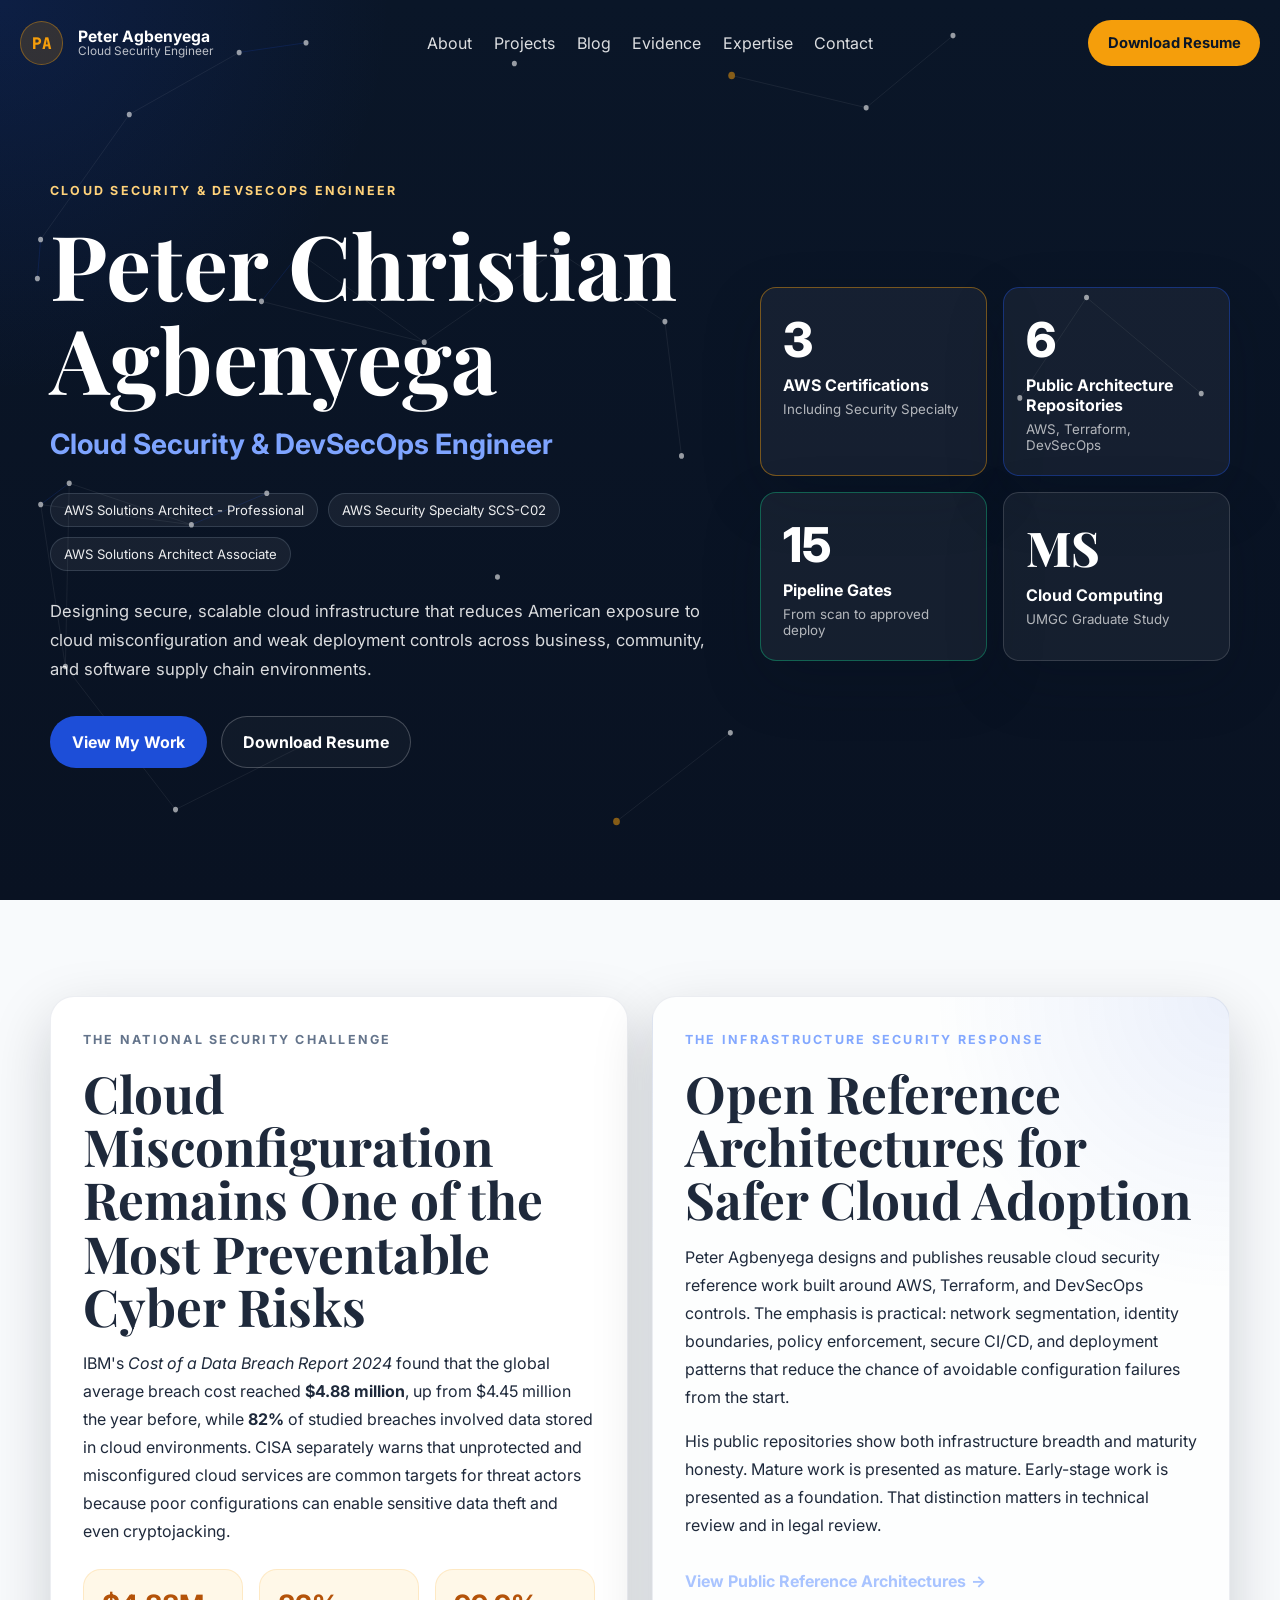
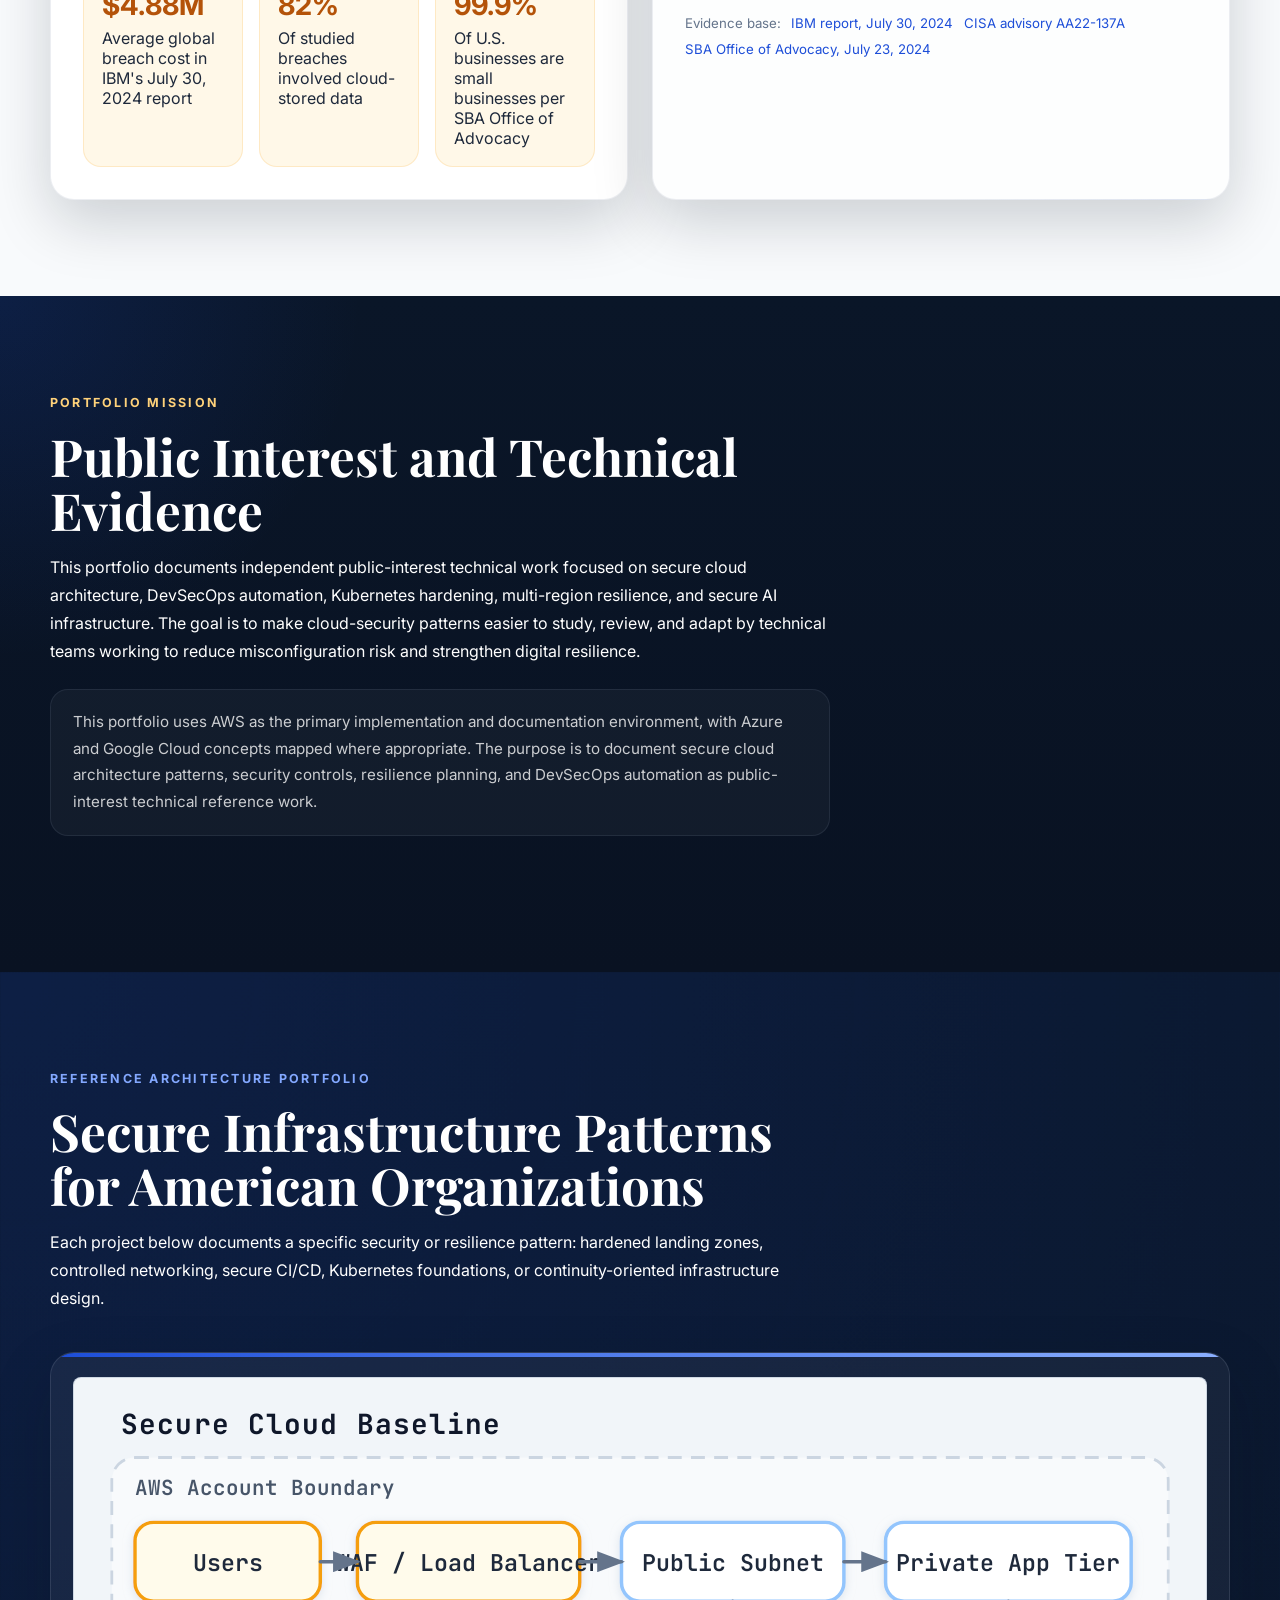
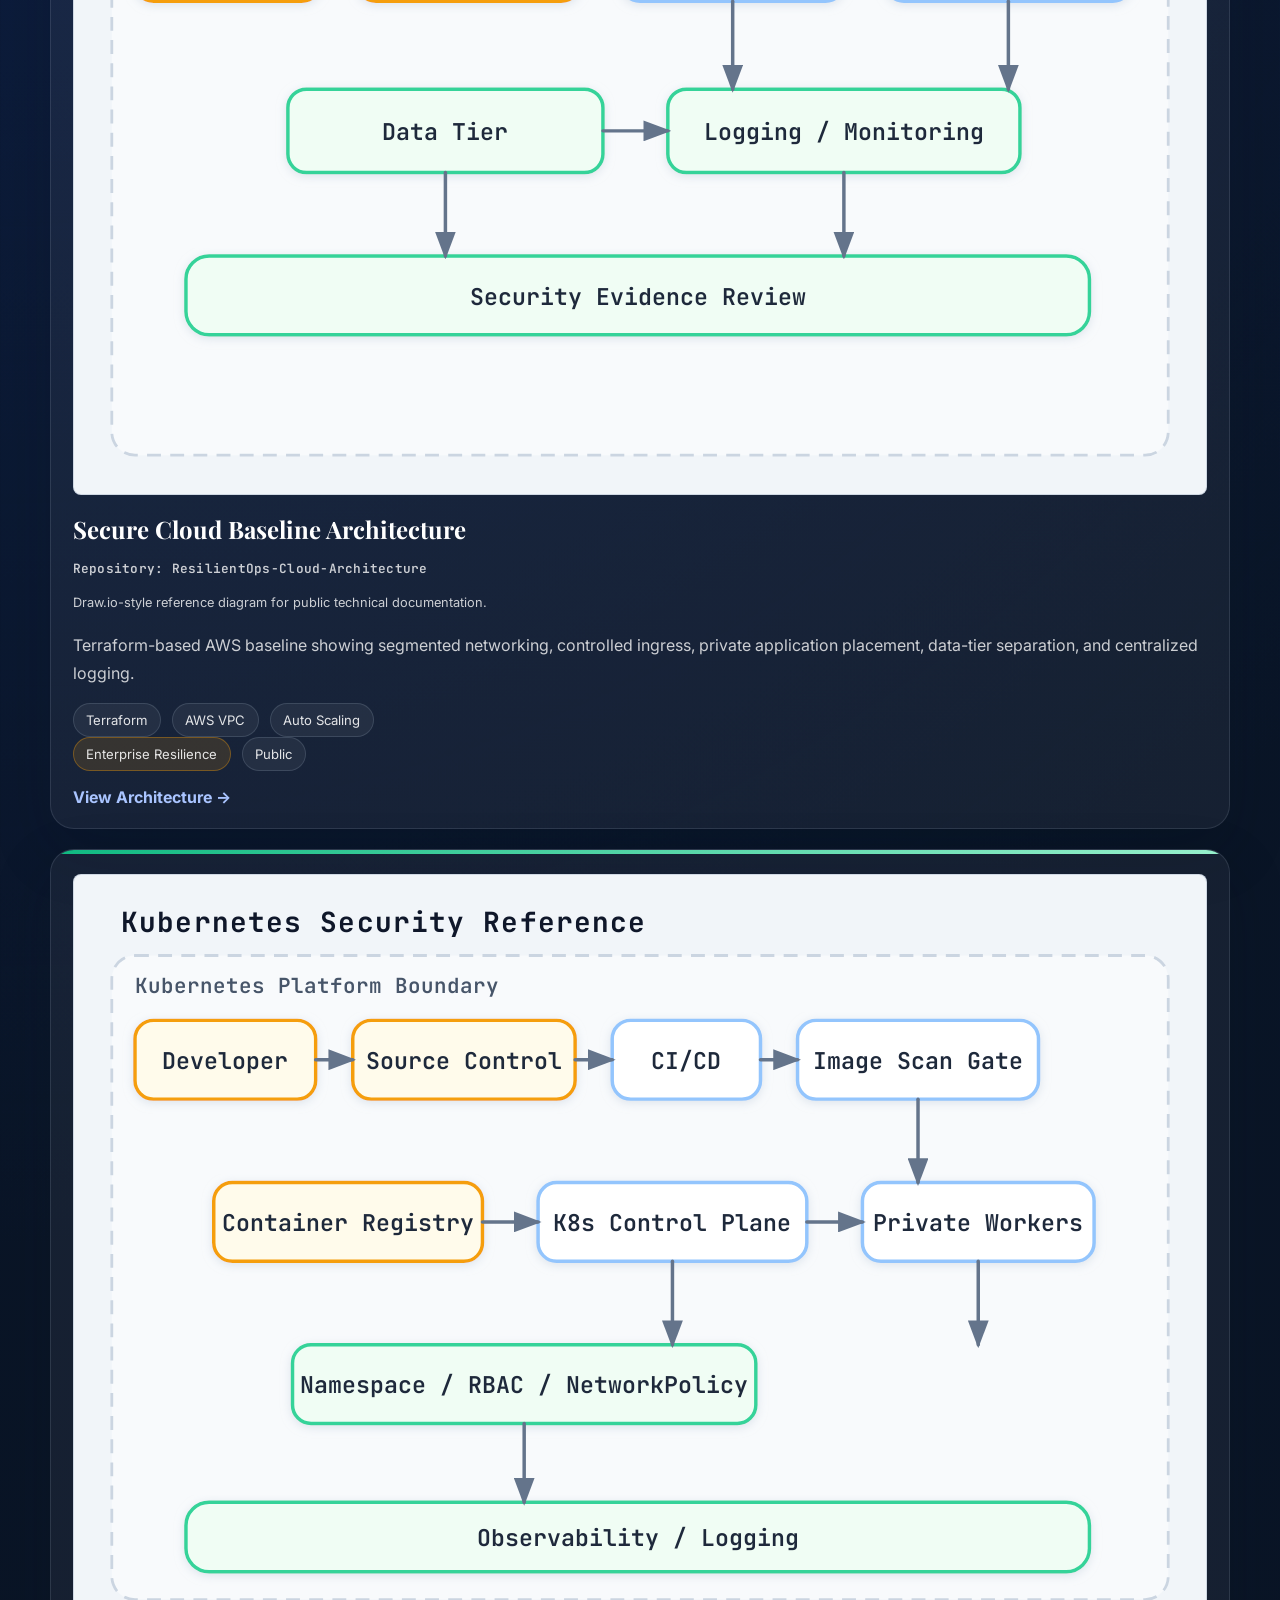
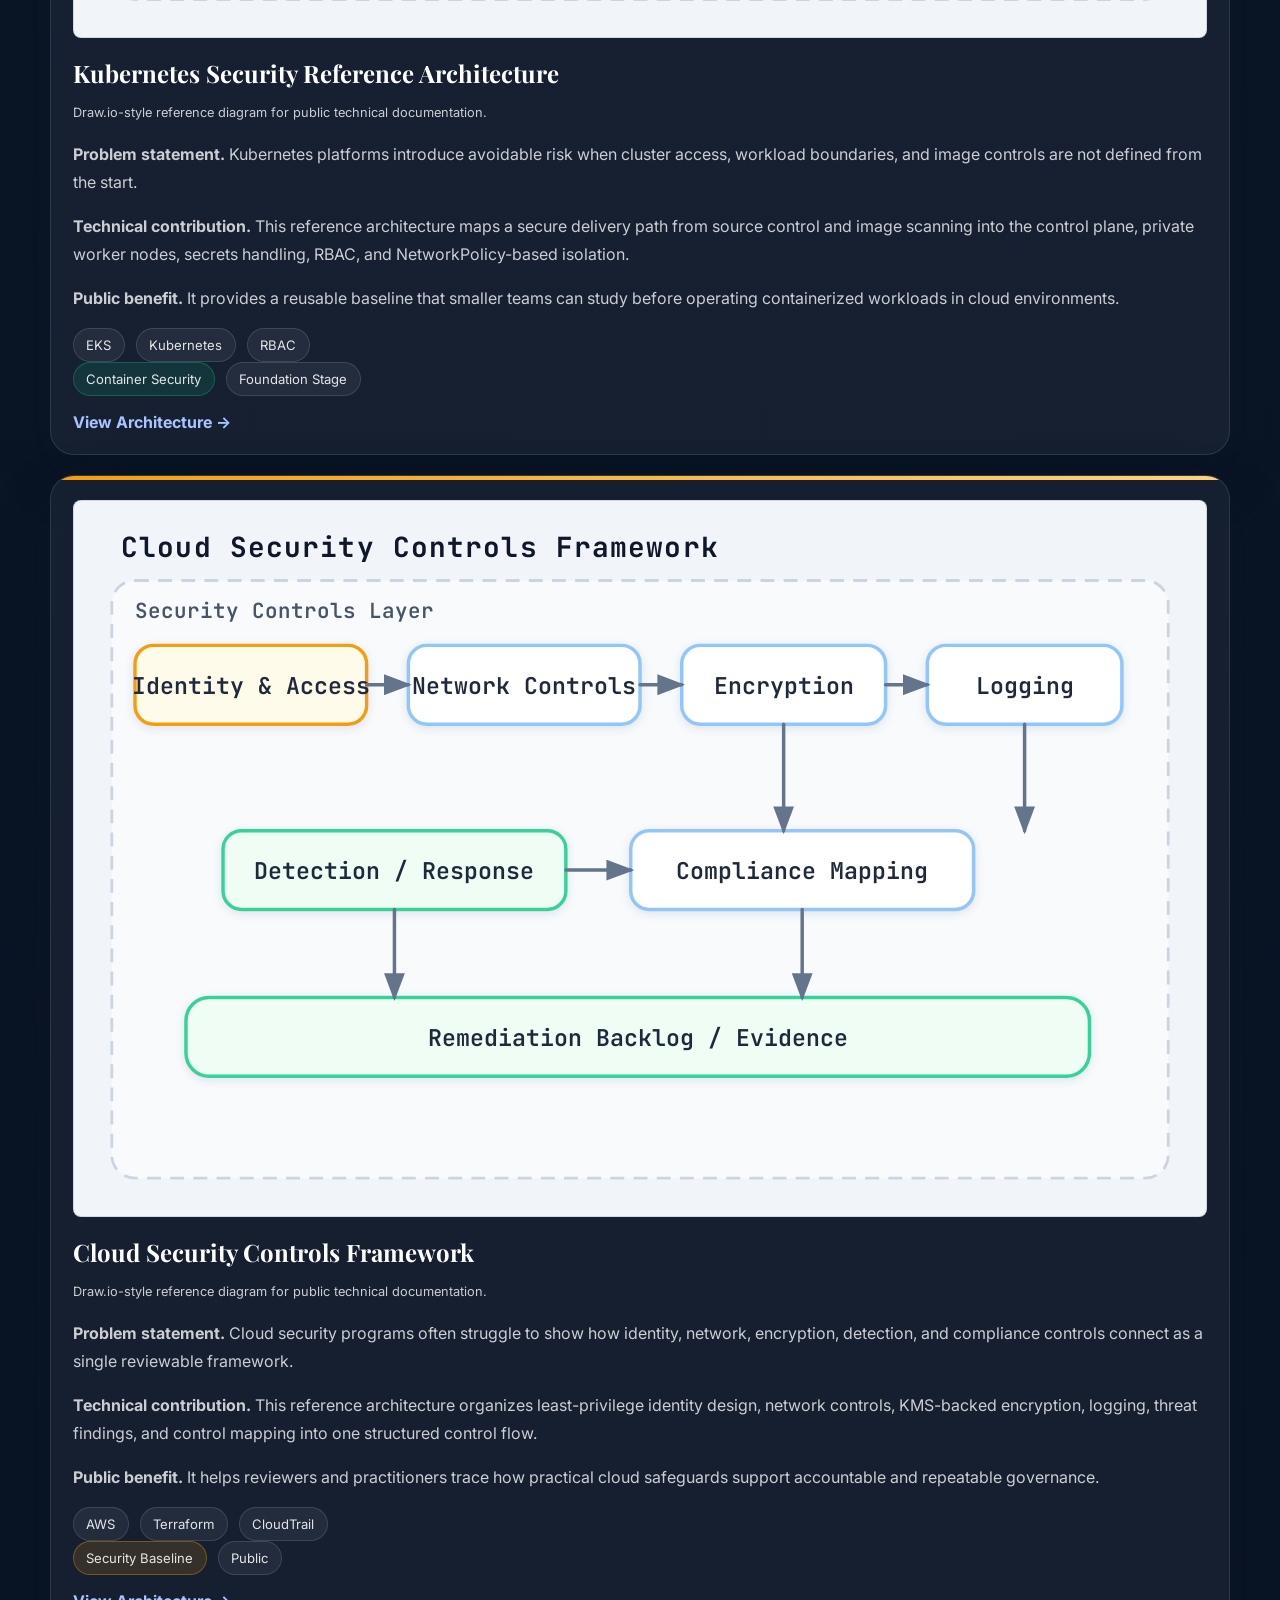
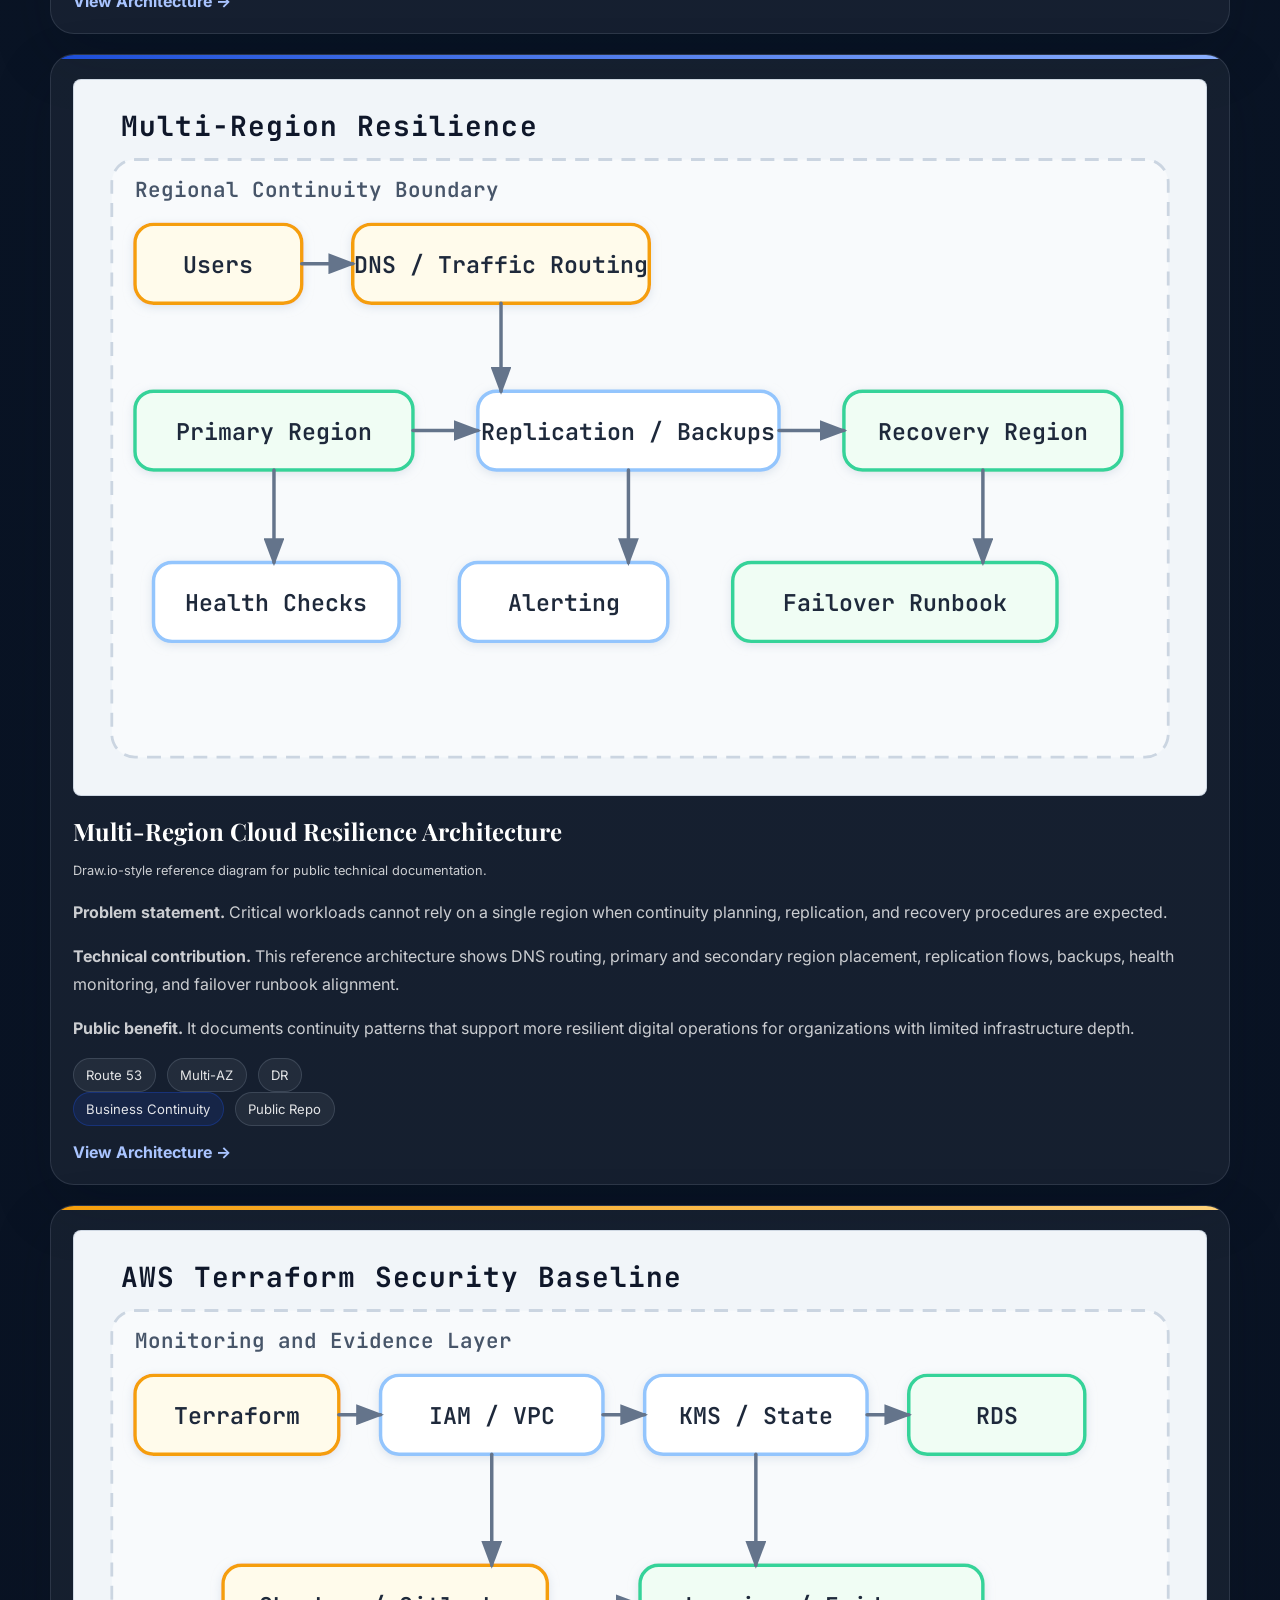
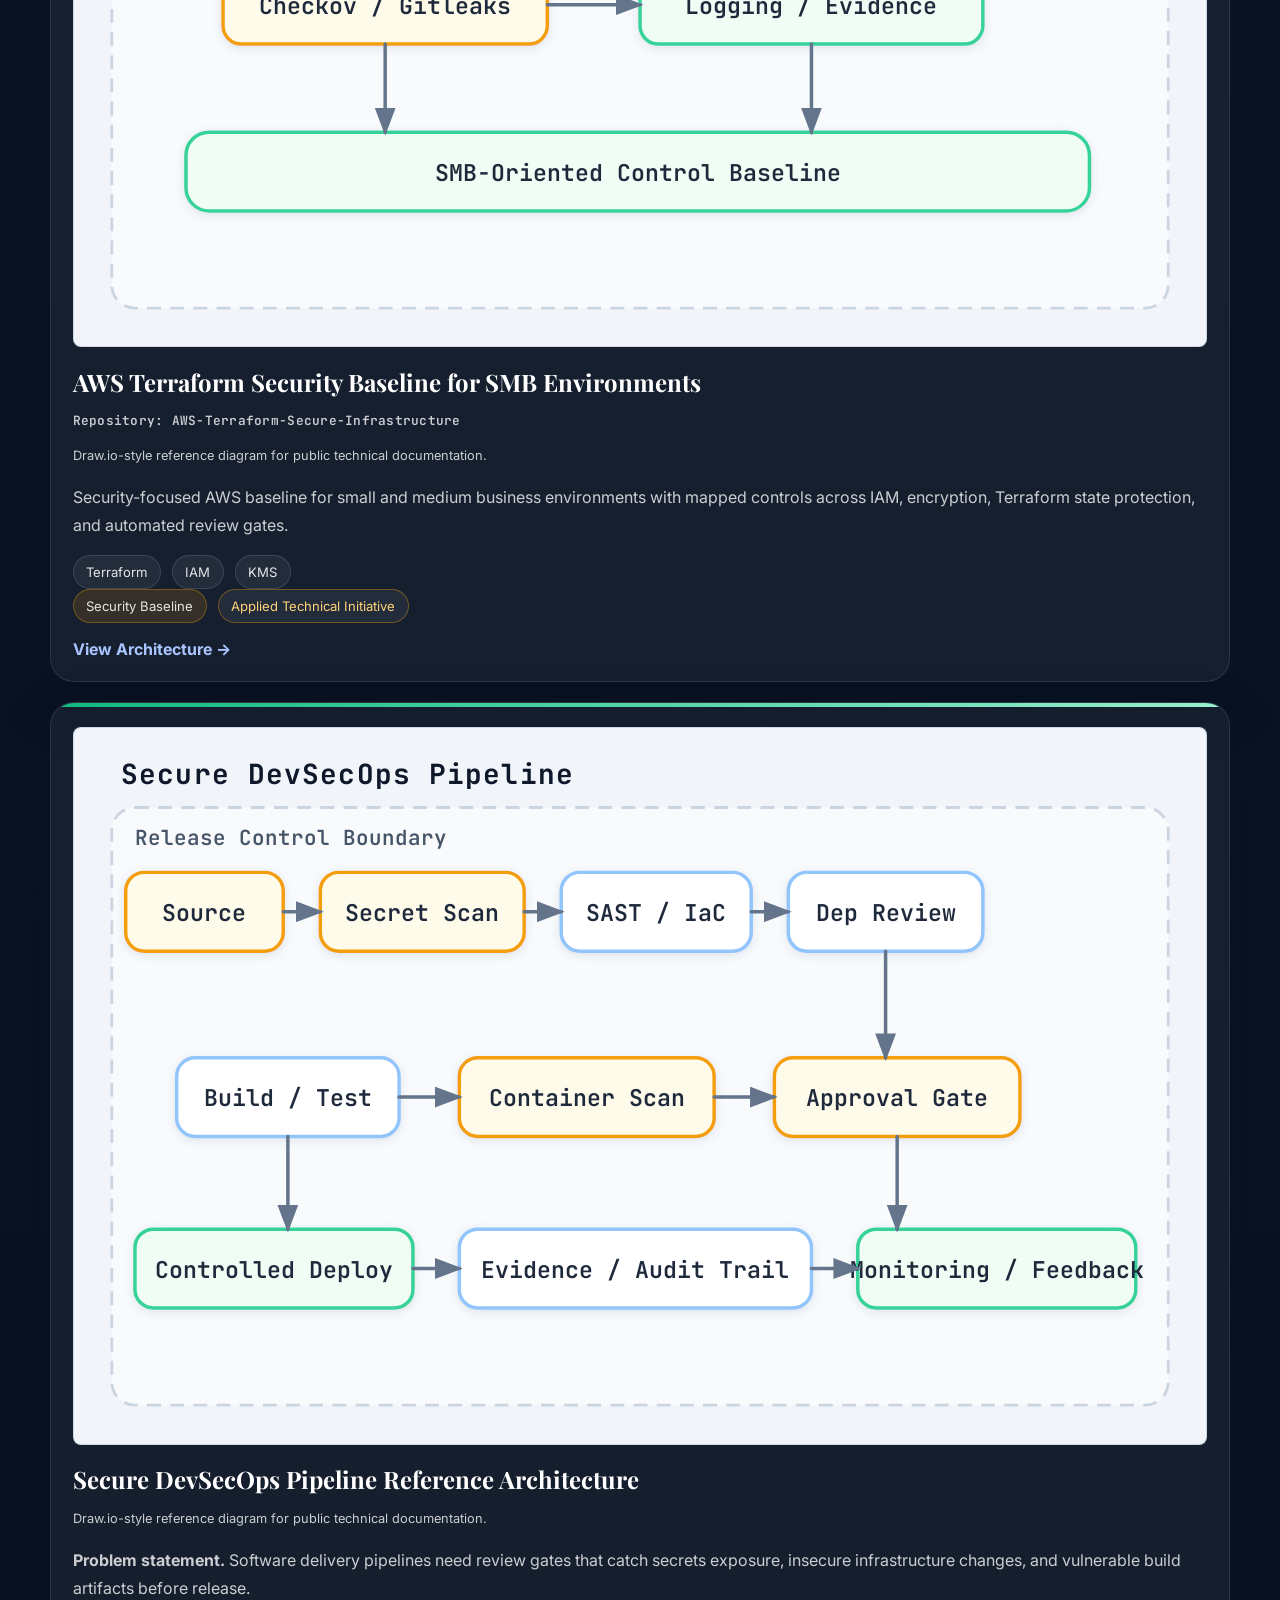
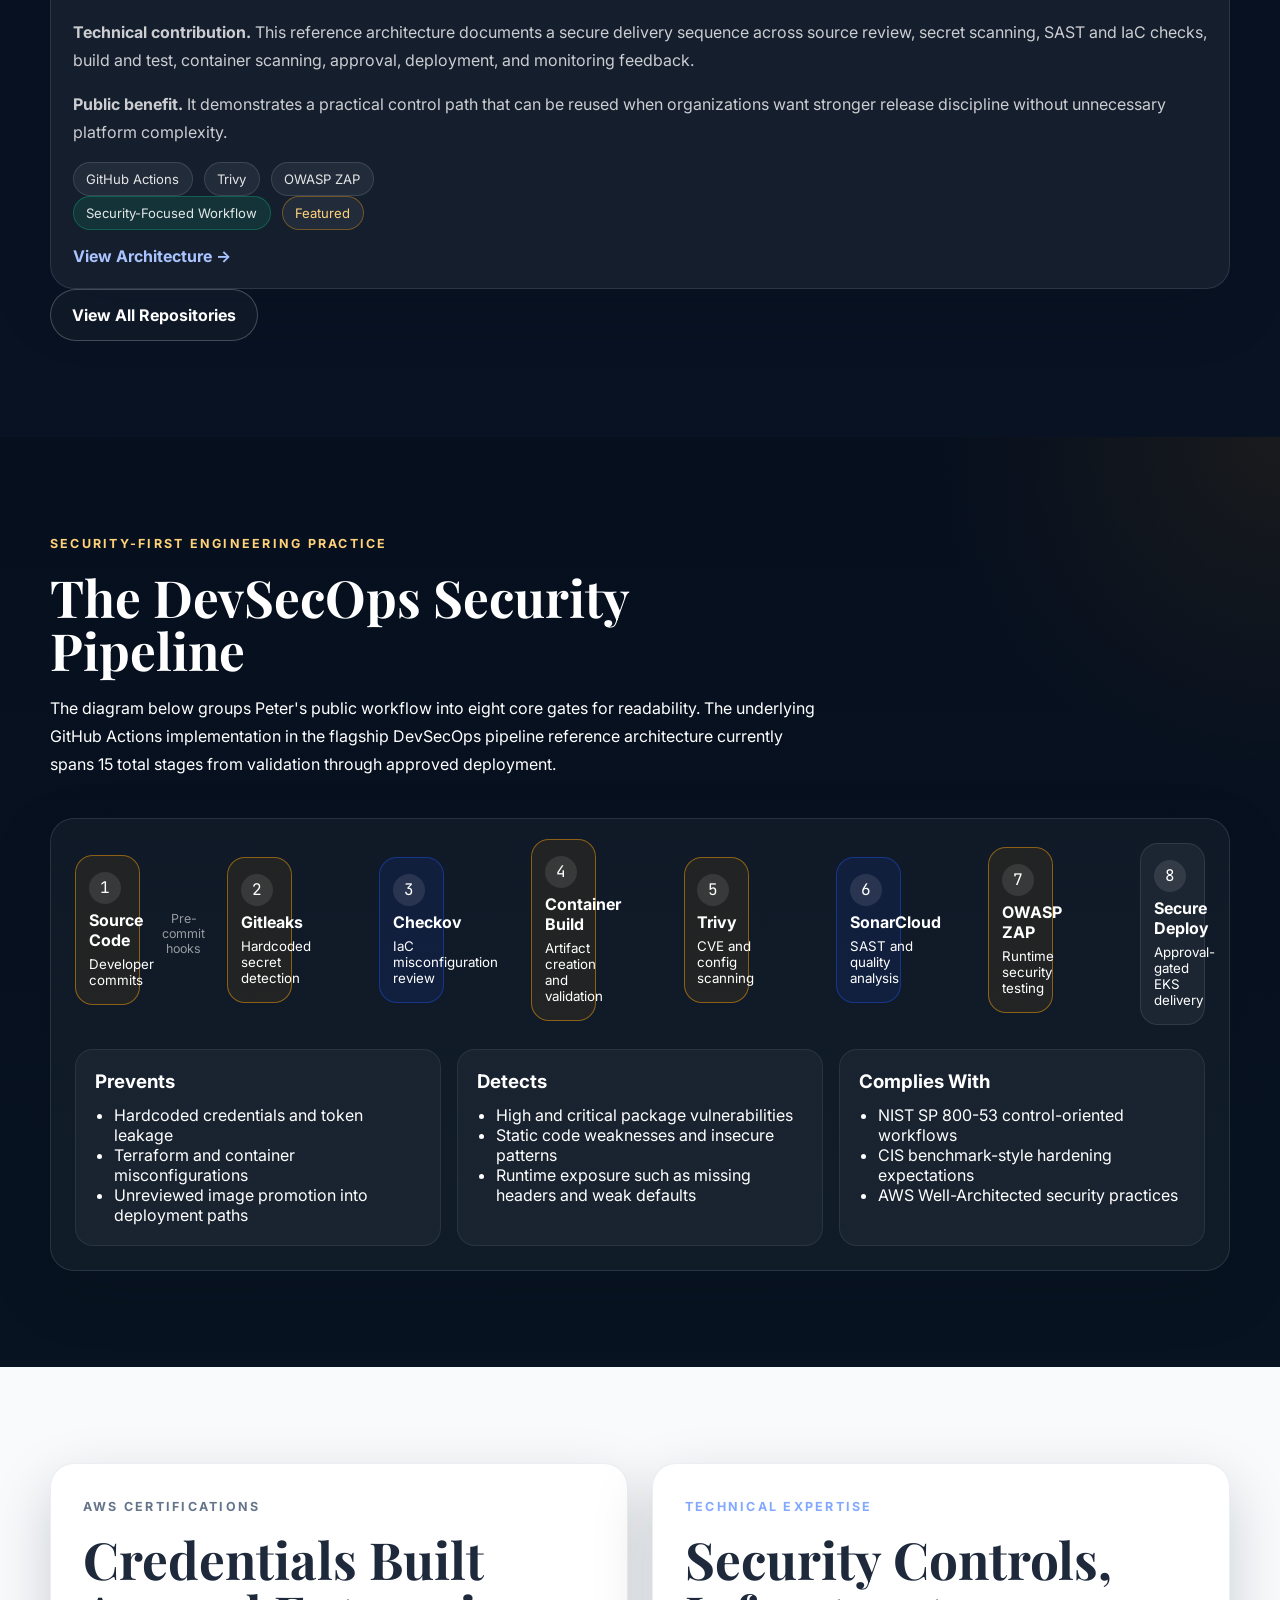
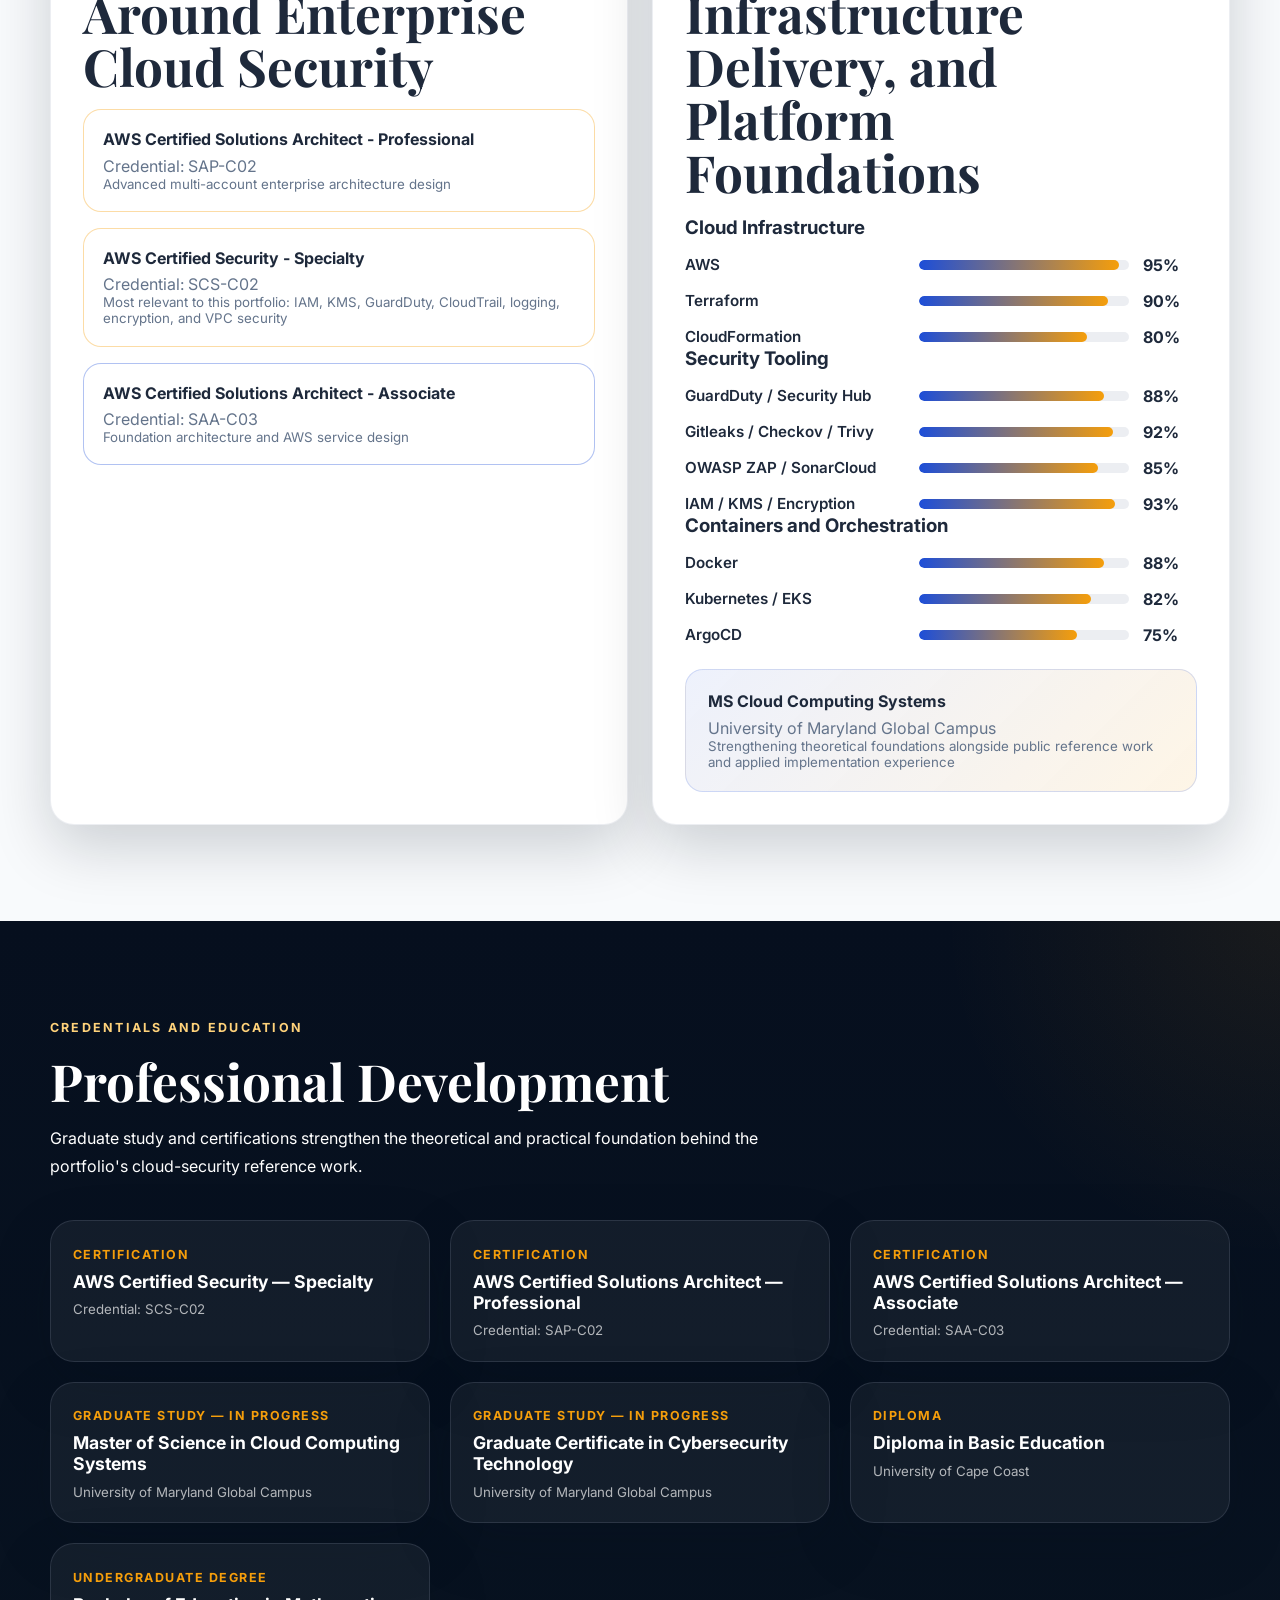
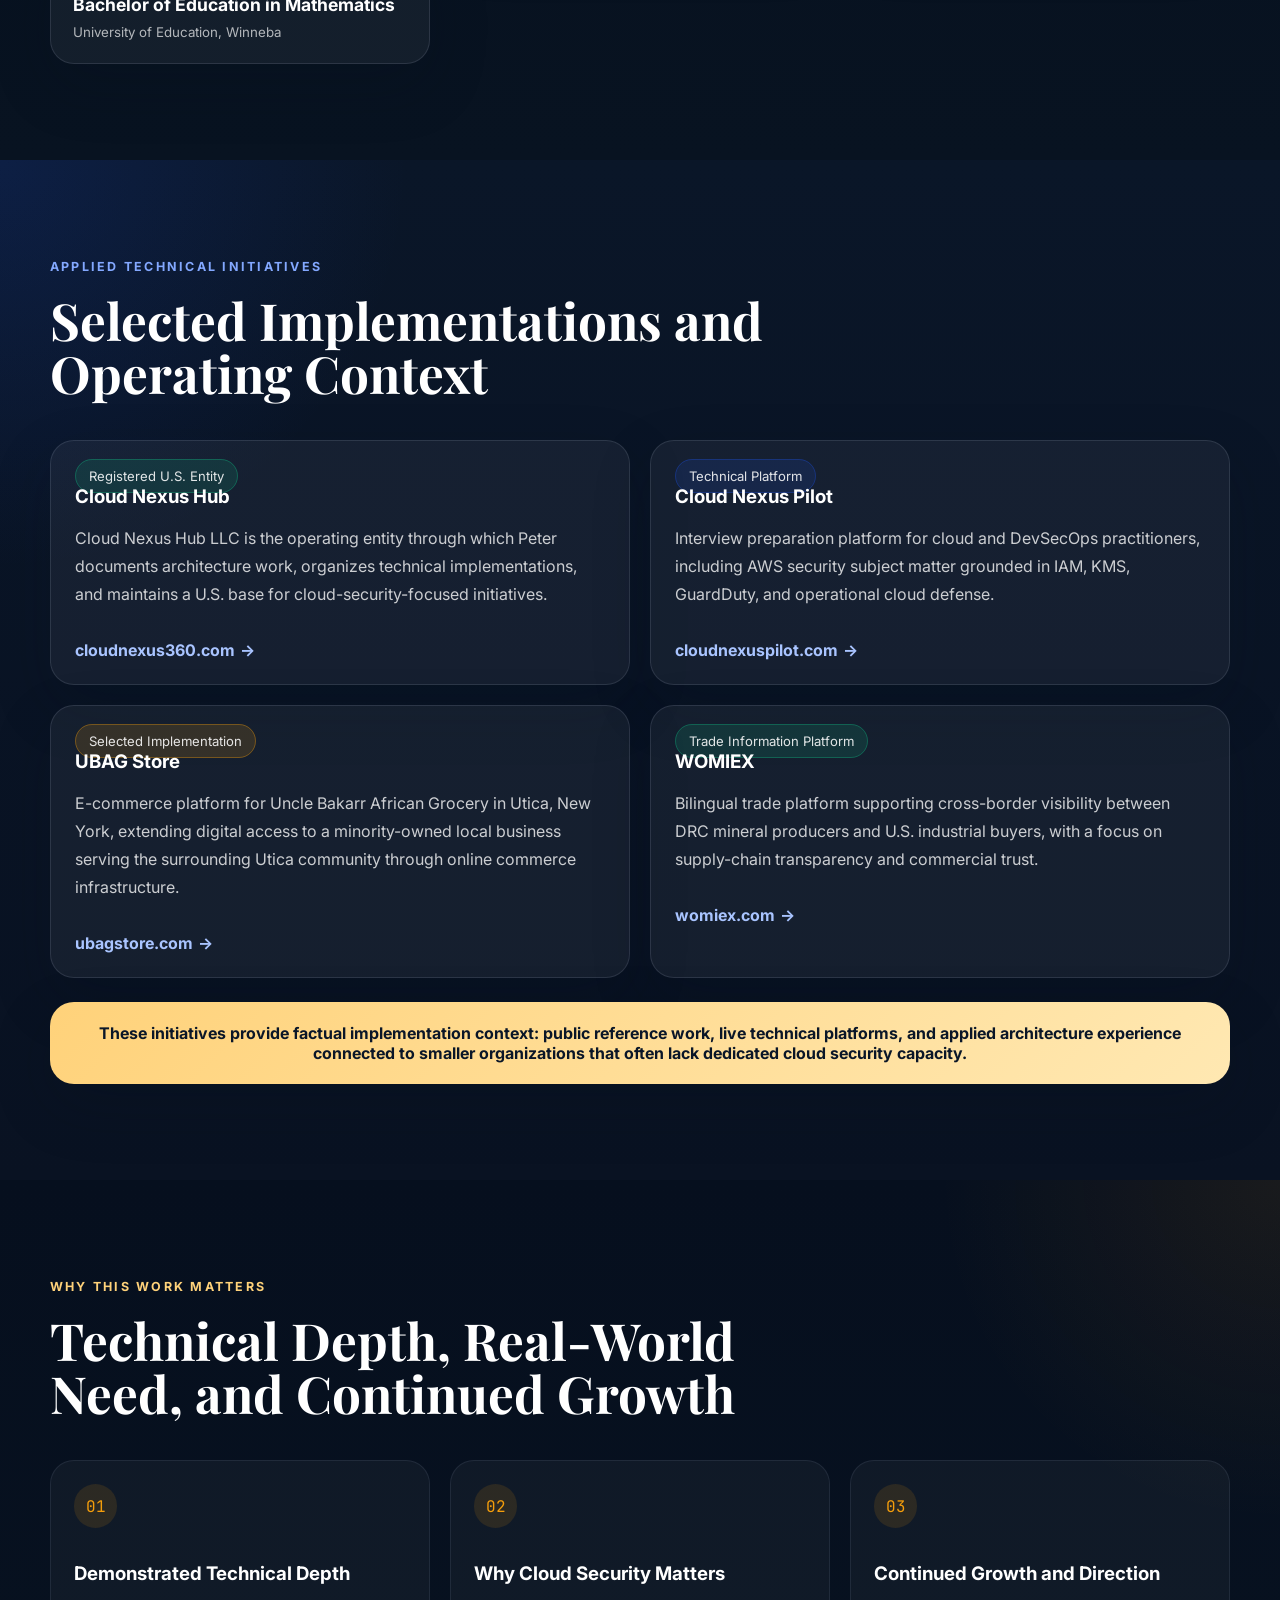
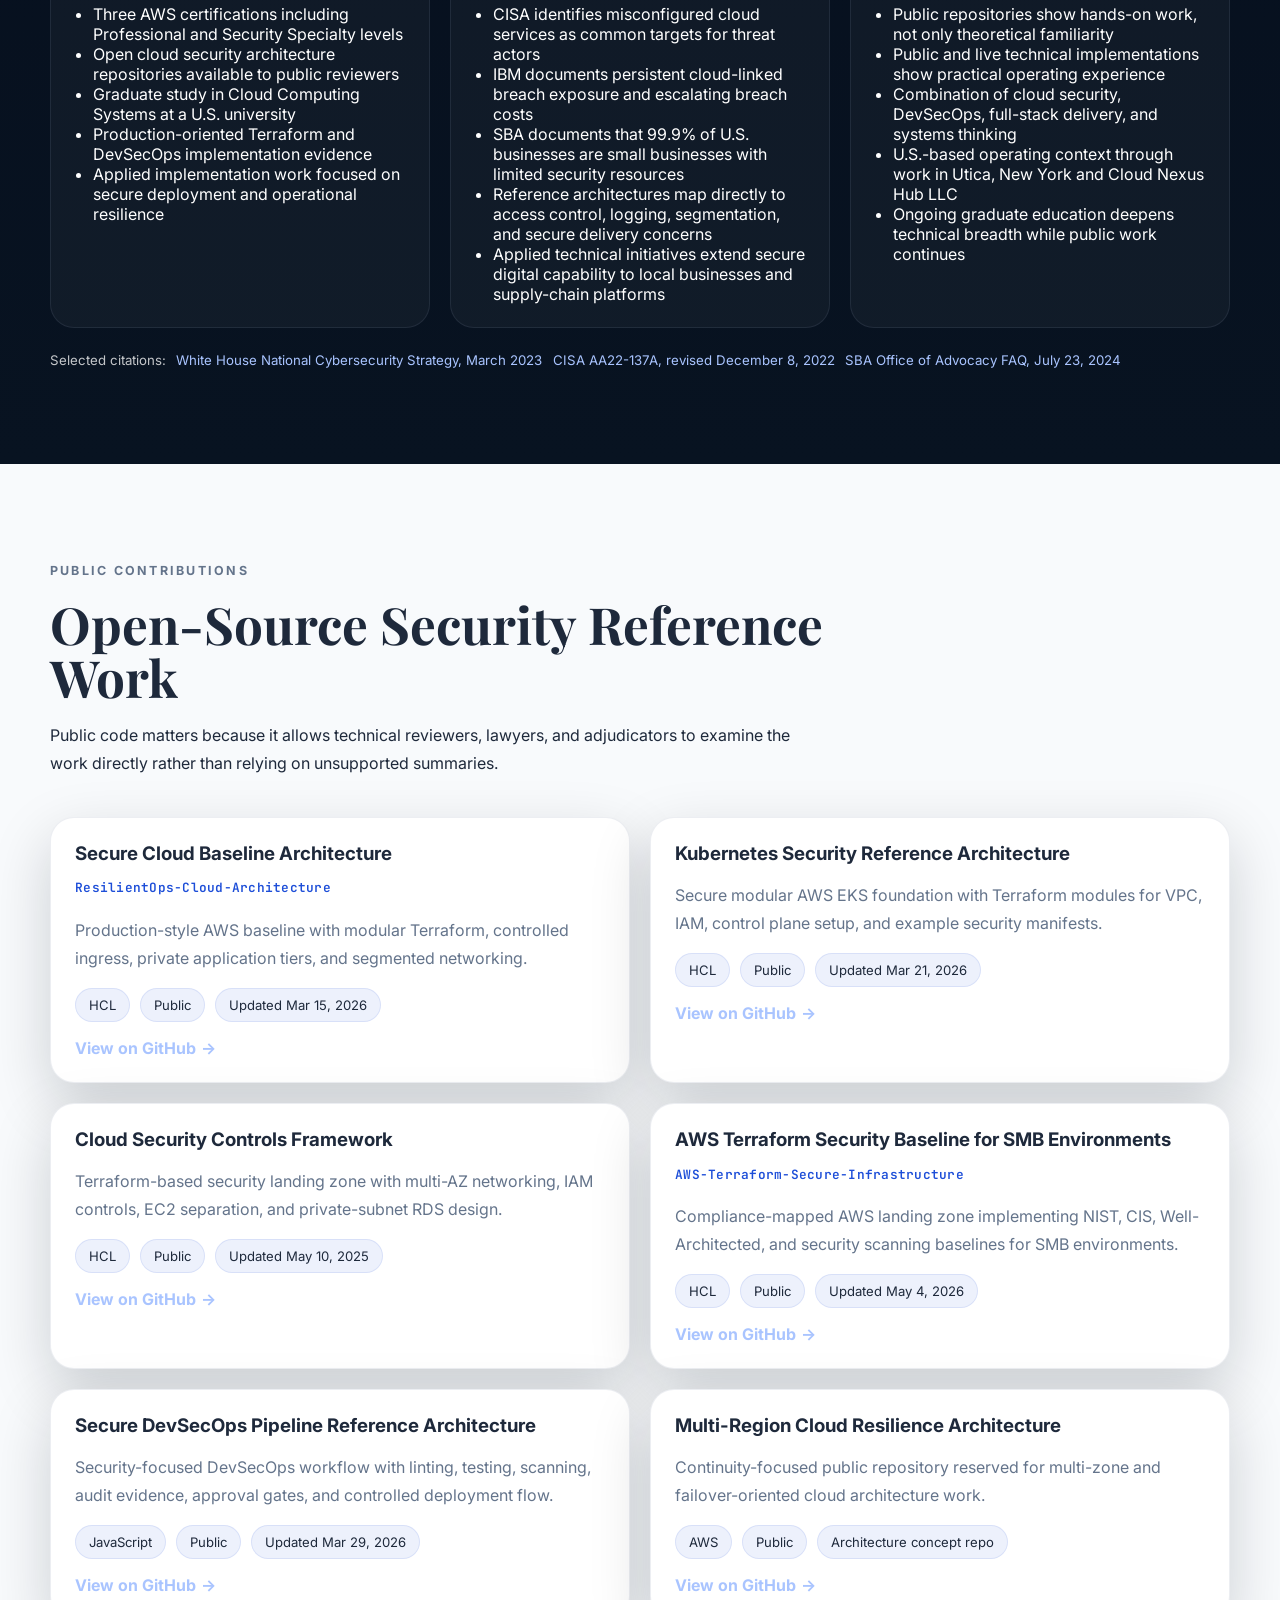
==== index.html @ 027e6a4d "Replace SVG diagrams with clean draw.io-style light background design" ====
<!DOCTYPE html>
<html lang="en">
  <head>
    <meta charset="UTF-8" />
    <meta name="viewport" content="width=device-width, initial-scale=1.0" />
    <title>
      Peter Christian Agbenyega — Cloud Security &amp; DevSecOps Engineer | AWS
      Security Specialty | Technical Evidence Portfolio
    </title>
    <meta
      name="description"
      content="Peter Christian Agbenyega is an AWS-certified Cloud Security and DevSecOps Engineer designing secure, scalable infrastructure architectures that protect American organizations from cloud misconfiguration and cybersecurity threats."
    />
    <meta
      property="og:title"
      content="Peter Christian Agbenyega - Cloud Security &amp; DevSecOps Engineer"
    />
    <meta
      property="og:description"
      content="Evidence-based portfolio documenting Peter Agbenyega's cloud security architecture, DevSecOps engineering, public reference work, and technical implementation evidence."
    />
    <meta property="og:type" content="website" />
    <meta property="og:url" content="https://petercagbenyega.com" />
    <meta property="og:site_name" content="Peter Christian Agbenyega" />
    <link rel="canonical" href="https://petercagbenyega.com" />
    <link rel="preconnect" href="https://fonts.googleapis.com" />
    <link rel="preconnect" href="https://fonts.gstatic.com" crossorigin />
    <link
      href="https://fonts.googleapis.com/css2?family=Inter:wght@400;500;600;700;800&amp;family=JetBrains+Mono:wght@400;600&amp;family=Playfair+Display:wght@600;700;800&amp;display=swap"
      rel="stylesheet"
    />
    <link rel="stylesheet" href="style.css" />
    <script type="application/ld+json">
      {
        "@context": "https://schema.org",
        "@type": "Person",
        "name": "Peter Christian Agbenyega",
        "jobTitle": "Cloud Security & DevSecOps Engineer",
        "worksFor": {
          "@type": "Organization",
          "name": "Cloud Nexus Hub LLC"
        },
        "address": {
          "@type": "PostalAddress",
          "addressLocality": "Utica",
          "addressRegion": "New York",
          "addressCountry": "US"
        },
        "url": "https://petercagbenyega.com",
        "sameAs": [
          "https://github.com/Peter-Agbenyega",
          "https://linkedin.com/in/peter-christian-agbenyega-910b3028b"
        ]
      }
    </script>
  </head>
  <body>
    <div class="page-shell">
      <header class="site-header" id="top">
        <nav class="nav">
          <a class="brand" href="#top" aria-label="Peter Agbenyega home">
            <span class="brand-mark">PA</span>
            <span class="brand-copy">
              <strong>Peter Agbenyega</strong>
              <small>Cloud Security Engineer</small>
            </span>
          </a>
          <button
            class="menu-toggle"
            type="button"
            aria-expanded="false"
            aria-controls="mobile-menu"
          >
            <span></span>
            <span></span>
            <span></span>
          </button>
          <div class="nav-links">
            <a href="#about">About</a>
            <a href="#projects">Projects</a>
            <a href="/blog.html">Blog</a>
            <a href="#evidence-portfolio">Evidence</a>
            <a href="#expertise">Expertise</a>
            <a href="#contact">Contact</a>
          </div>
          <a class="button button-gold button-small" href="assets/resume/Peter_Agbenyega_Resume.pdf">
            Download Resume
          </a>
        </nav>
        <div class="mobile-menu" id="mobile-menu">
          <a href="#about">About</a>
          <a href="#projects">Projects</a>
          <a href="/blog.html">Blog</a>
          <a href="#evidence-portfolio">Evidence</a>
          <a href="#expertise">Expertise</a>
          <a href="#contact">Contact</a>
          <a class="button button-gold" href="assets/resume/Peter_Agbenyega_Resume.pdf">Download Resume</a>
        </div>
      </header>

      <main>
        <section class="hero section-dark" id="hero">
          <div class="hero-network" aria-hidden="true">
            <svg id="particle-network" viewBox="0 0 1440 900" preserveAspectRatio="none"></svg>
          </div>
          <div class="container hero-grid">
            <div class="hero-copy reveal visible">
              <p class="eyebrow eyebrow-gold">Cloud Security &amp; DevSecOps Engineer</p>
              <h1>Peter Christian Agbenyega</h1>
              <p class="hero-subtitle">Cloud Security &amp; DevSecOps Engineer</p>
              <div class="badge-row">
                <span class="badge">AWS Solutions Architect - Professional</span>
                <span class="badge">AWS Security Specialty SCS-C02</span>
                <span class="badge">AWS Solutions Architect Associate</span>
              </div>
              <p class="hero-mission">
                Designing secure, scalable cloud infrastructure that reduces American exposure
                to cloud misconfiguration and weak deployment controls across business,
                community, and software supply chain environments.
              </p>
              <div class="cta-row">
                <a class="button button-electric" href="#projects">View My Work</a>
                <a class="button button-outline" href="assets/resume/Peter_Agbenyega_Resume.pdf">
                  Download Resume
                </a>
              </div>
            </div>
            <div class="hero-stats reveal visible">
              <article class="stat-card stat-card-gold">
                <strong class="stat-number" data-count="3">3</strong>
                <span class="stat-label">AWS Certifications</span>
                <small>Including Security Specialty</small>
              </article>
              <article class="stat-card stat-card-electric">
                <strong class="stat-number" data-count="6">6</strong>
                <span class="stat-label">Public Architecture Repositories</span>
                <small>AWS, Terraform, DevSecOps</small>
              </article>
              <article class="stat-card stat-card-success">
                <strong class="stat-number" data-count="15">15</strong>
                <span class="stat-label">Pipeline Gates</span>
                <small>From scan to approved deploy</small>
              </article>
              <article class="stat-card stat-card-slate">
                <strong class="stat-number stat-text">MS</strong>
                <span class="stat-label">Cloud Computing</span>
                <small>UMGC Graduate Study</small>
              </article>
            </div>
          </div>
        </section>

        <section class="section section-light" id="challenge">
          <div class="container two-column">
            <article class="content-panel reveal">
              <p class="eyebrow">The National Security Challenge</p>
              <h2>Cloud Misconfiguration Remains One of the Most Preventable Cyber Risks</h2>
              <p>
                IBM's <em>Cost of a Data Breach Report 2024</em> found that the global average
                breach cost reached <strong>$4.88 million</strong>, up from $4.45 million the year
                before, while <strong>82%</strong> of studied breaches involved data stored in cloud
                environments. CISA separately warns that unprotected and misconfigured cloud
                services are common targets for threat actors because poor configurations can
                enable sensitive data theft and even cryptojacking.
              </p>
              <div class="impact-stats">
                <div>
                  <strong>$4.88M</strong>
                  <span>Average global breach cost in IBM's July 30, 2024 report</span>
                </div>
                <div>
                  <strong>82%</strong>
                  <span>Of studied breaches involved cloud-stored data</span>
                </div>
                <div>
                  <strong>99.9%</strong>
                  <span>Of U.S. businesses are small businesses per SBA Office of Advocacy</span>
                </div>
              </div>
            </article>
            <article class="content-panel content-panel-accent reveal">
              <p class="eyebrow eyebrow-electric">The Infrastructure Security Response</p>
              <h2>Open Reference Architectures for Safer Cloud Adoption</h2>
              <p>
                Peter Agbenyega designs and publishes reusable cloud security reference work
                built around AWS, Terraform, and DevSecOps controls. The emphasis is practical:
                network segmentation, identity boundaries, policy enforcement, secure CI/CD, and
                deployment patterns that reduce the chance of avoidable configuration failures
                from the start.
              </p>
              <p>
                His public repositories show both infrastructure breadth and maturity honesty.
                Mature work is presented as mature. Early-stage work is presented as a foundation.
                That distinction matters in technical review and in legal review.
              </p>
              <a class="text-link" href="https://github.com/Peter-Agbenyega">
                View Public Reference Architectures
              </a>
              <div class="source-note">
                <span>Evidence base:</span>
                <a href="https://newsroom.ibm.com/2024-07-30-ibm-report-escalating-data-breach-disruption-pushes-costs-to-new-highs?asPDF=1">
                  IBM report, July 30, 2024
                </a>
                <a href="https://www.cisa.gov/news-events/cybersecurity-advisories/aa22-137a?WHB=1">
                  CISA advisory AA22-137A
                </a>
                <a href="https://advocacy.sba.gov/2024/07/23/frequently-asked-questions-about-small-business-2024/">
                  SBA Office of Advocacy, July 23, 2024
                </a>
              </div>
            </article>
          </div>
        </section>

        <section class="section section-dark" id="public-interest">
          <div class="container">
            <div class="section-heading reveal">
              <p class="eyebrow eyebrow-gold">Portfolio Mission</p>
              <h2>Public Interest and Technical Evidence</h2>
              <p>
                This portfolio documents independent public-interest technical work focused on
                secure cloud architecture, DevSecOps automation, Kubernetes hardening, multi-region
                resilience, and secure AI infrastructure. The goal is to make cloud-security
                patterns easier to study, review, and adapt by technical teams working to reduce
                misconfiguration risk and strengthen digital resilience.
              </p>
              <p class="scope-note">
                This portfolio uses AWS as the primary implementation and documentation
                environment, with Azure and Google Cloud concepts mapped where appropriate.
                The purpose is to document secure cloud architecture patterns, security controls,
                resilience planning, and DevSecOps automation as public-interest technical
                reference work.
              </p>
            </div>
          </div>
        </section>

        <section class="section section-dark" id="projects">
          <div class="container">
            <div class="section-heading reveal">
              <p class="eyebrow eyebrow-electric">Reference Architecture Portfolio</p>
              <h2>Secure Infrastructure Patterns for American Organizations</h2>
              <p>
                Each project below documents a specific security or resilience pattern: hardened
                landing zones, controlled networking, secure CI/CD, Kubernetes foundations, or
                continuity-oriented infrastructure design.
              </p>
            </div>
            <div class="project-grid">
              <article class="project-card reveal">
                <div class="project-card-top border-electric"></div>
                <div class="project-diagram" data-diagram="secure-cloud-baseline">
                  <svg viewBox="0 0 480 300" aria-label="Secure cloud baseline architecture diagram">
                    <defs>
                      <marker id="arrow-bl" markerWidth="8" markerHeight="6" refX="7" refY="3" orient="auto">
                        <path d="M0,0 L8,3 L0,6" fill="#64748B" />
                      </marker>
                      <filter id="shadow-bl" x="-10%" y="-10%" width="120%" height="130%">
                        <feDropShadow dx="0" dy="1" stdDeviation="2" flood-color="#CBD5E1" flood-opacity="0.6"/>
                      </filter>
                    </defs>
                    <!-- Title -->
                    <text class="diagram-title" x="16" y="20">Secure Cloud Baseline</text>
                    <!-- Outer boundary -->
                    <rect x="12" y="30" width="456" height="258" rx="10" fill="#F8FAFC" stroke="#CBD5E1" stroke-width="1.2" stroke-dasharray="6 4"/>
                    <text class="diagram-label" x="22" y="46" font-style="italic">AWS Account Boundary</text>
                    <!-- Row 1 nodes: Users, WAF/LB, Public Subnet, Private App Tier -->
                    <rect class="diagram-node diagram-node-gold flow-step" filter="url(#shadow-bl)" x="22" y="58" width="80" height="34" rx="8"/>
                    <text x="62" y="79" text-anchor="middle" font-size="10" fill="#1E293B" font-family="JetBrains Mono,monospace" font-weight="600">Users</text>
                    <rect class="diagram-node diagram-node-gold flow-step" filter="url(#shadow-bl)" x="118" y="58" width="96" height="34" rx="8"/>
                    <text x="166" y="79" text-anchor="middle" font-size="10" fill="#1E293B" font-family="JetBrains Mono,monospace" font-weight="600">WAF / Load Balancer</text>
                    <rect class="diagram-node flow-step" filter="url(#shadow-bl)" x="232" y="58" width="96" height="34" rx="8"/>
                    <text x="280" y="79" text-anchor="middle" font-size="10" fill="#1E293B" font-family="JetBrains Mono,monospace" font-weight="600">Public Subnet</text>
                    <rect class="diagram-node flow-step" filter="url(#shadow-bl)" x="346" y="58" width="106" height="34" rx="8"/>
                    <text x="399" y="79" text-anchor="middle" font-size="10" fill="#1E293B" font-family="JetBrains Mono,monospace" font-weight="600">Private App Tier</text>
                    <!-- Row 1 arrows -->
                    <path class="diagram-arrow" d="M102 75 H118" marker-end="url(#arrow-bl)"/>
                    <path class="diagram-arrow" d="M214 75 H232" marker-end="url(#arrow-bl)"/>
                    <path class="diagram-arrow" d="M328 75 H346" marker-end="url(#arrow-bl)"/>
                    <!-- Row 2 nodes: Data Tier, Logging / Monitoring -->
                    <rect class="diagram-node diagram-node-success flow-step" filter="url(#shadow-bl)" x="88" y="130" width="136" height="36" rx="8"/>
                    <text x="156" y="152" text-anchor="middle" font-size="10" fill="#1E293B" font-family="JetBrains Mono,monospace" font-weight="600">Data Tier</text>
                    <rect class="diagram-node diagram-node-success flow-step" filter="url(#shadow-bl)" x="252" y="130" width="152" height="36" rx="8"/>
                    <text x="328" y="152" text-anchor="middle" font-size="10" fill="#1E293B" font-family="JetBrains Mono,monospace" font-weight="600">Logging / Monitoring</text>
                    <!-- Row 2 arrows down from row 1 -->
                    <path class="diagram-arrow" d="M280 92 V130" marker-end="url(#arrow-bl)"/>
                    <path class="diagram-arrow" d="M399 92 V130" marker-end="url(#arrow-bl)"/>
                    <path class="diagram-arrow" d="M224 148 H252" marker-end="url(#arrow-bl)"/>
                    <!-- Row 3: Security Evidence Review layer -->
                    <rect class="diagram-layer flow-step" filter="url(#shadow-bl)" x="44" y="202" width="390" height="34" rx="10"/>
                    <text x="239" y="223" text-anchor="middle" font-size="10" fill="#1E293B" font-family="JetBrains Mono,monospace" font-weight="600">Security Evidence Review</text>
                    <!-- Arrows down to layer -->
                    <path class="diagram-arrow" d="M156 166 V202" marker-end="url(#arrow-bl)"/>
                    <path class="diagram-arrow" d="M328 166 V202" marker-end="url(#arrow-bl)"/>
                  </svg>
                </div>
                <h3>Secure Cloud Baseline Architecture</h3>
                <p class="project-alias">Repository: ResilientOps-Cloud-Architecture</p>
                <p class="diagram-caption">Draw.io-style reference diagram for public technical documentation.</p>
                <p>
                  Terraform-based AWS baseline showing segmented networking, controlled ingress,
                  private application placement, data-tier separation, and centralized logging.
                </p>
                <div class="tech-badges">
                  <span>Terraform</span>
                  <span>AWS VPC</span>
                  <span>Auto Scaling</span>
                </div>
                <div class="project-meta">
                  <span class="tag tag-gold">Enterprise Resilience</span>
                  <span class="tag">Public</span>
                </div>
                <a class="text-link" href="https://github.com/Peter-Agbenyega/ResilientOps-Cloud-Architecture">
                  View Architecture
                </a>
              </article>

              <article class="project-card reveal">
                <div class="project-card-top border-success"></div>
                <div class="project-diagram" data-diagram="kubernetes-security-reference">
                  <svg viewBox="0 0 480 320" aria-label="Kubernetes security reference architecture diagram">
                    <defs>
                      <marker id="arrow-k8s" markerWidth="8" markerHeight="6" refX="7" refY="3" orient="auto">
                        <path d="M0,0 L8,3 L0,6" fill="#64748B" />
                      </marker>
                      <filter id="shadow-k8s" x="-10%" y="-10%" width="120%" height="130%">
                        <feDropShadow dx="0" dy="1" stdDeviation="2" flood-color="#CBD5E1" flood-opacity="0.6"/>
                      </filter>
                    </defs>
                    <text class="diagram-title" x="16" y="20">Kubernetes Security Reference</text>
                    <rect x="12" y="30" width="456" height="278" rx="10" fill="#F8FAFC" stroke="#CBD5E1" stroke-width="1.2" stroke-dasharray="6 4"/>
                    <text class="diagram-label" x="22" y="46" font-style="italic">Kubernetes Platform Boundary</text>
                    <!-- Row 1 -->
                    <rect class="diagram-node diagram-node-gold flow-step" filter="url(#shadow-k8s)" x="22" y="58" width="78" height="34" rx="8"/>
                    <text x="61" y="79" text-anchor="middle" font-size="10" fill="#1E293B" font-family="JetBrains Mono,monospace" font-weight="600">Developer</text>
                    <rect class="diagram-node diagram-node-gold flow-step" filter="url(#shadow-k8s)" x="116" y="58" width="96" height="34" rx="8"/>
                    <text x="164" y="79" text-anchor="middle" font-size="10" fill="#1E293B" font-family="JetBrains Mono,monospace" font-weight="600">Source Control</text>
                    <rect class="diagram-node flow-step" filter="url(#shadow-k8s)" x="228" y="58" width="64" height="34" rx="8"/>
                    <text x="260" y="79" text-anchor="middle" font-size="10" fill="#1E293B" font-family="JetBrains Mono,monospace" font-weight="600">CI/CD</text>
                    <rect class="diagram-node flow-step" filter="url(#shadow-k8s)" x="308" y="58" width="104" height="34" rx="8"/>
                    <text x="360" y="79" text-anchor="middle" font-size="10" fill="#1E293B" font-family="JetBrains Mono,monospace" font-weight="600">Image Scan Gate</text>
                    <!-- Row 1 arrows -->
                    <path class="diagram-arrow" d="M100 75 H116" marker-end="url(#arrow-k8s)"/>
                    <path class="diagram-arrow" d="M212 75 H228" marker-end="url(#arrow-k8s)"/>
                    <path class="diagram-arrow" d="M292 75 H308" marker-end="url(#arrow-k8s)"/>
                    <!-- Row 2 -->
                    <rect class="diagram-node diagram-node-gold flow-step" filter="url(#shadow-k8s)" x="56" y="128" width="116" height="34" rx="8"/>
                    <text x="114" y="149" text-anchor="middle" font-size="10" fill="#1E293B" font-family="JetBrains Mono,monospace" font-weight="600">Container Registry</text>
                    <rect class="diagram-node flow-step" filter="url(#shadow-k8s)" x="196" y="128" width="116" height="34" rx="8"/>
                    <text x="254" y="149" text-anchor="middle" font-size="10" fill="#1E293B" font-family="JetBrains Mono,monospace" font-weight="600">K8s Control Plane</text>
                    <rect class="diagram-node flow-step" filter="url(#shadow-k8s)" x="336" y="128" width="100" height="34" rx="8"/>
                    <text x="386" y="149" text-anchor="middle" font-size="10" fill="#1E293B" font-family="JetBrains Mono,monospace" font-weight="600">Private Workers</text>
                    <!-- Row 2 arrows -->
                    <path class="diagram-arrow" d="M360 92 V128" marker-end="url(#arrow-k8s)"/>
                    <path class="diagram-arrow" d="M172 145 H196" marker-end="url(#arrow-k8s)"/>
                    <path class="diagram-arrow" d="M312 145 H336" marker-end="url(#arrow-k8s)"/>
                    <!-- Row 3 -->
                    <rect class="diagram-node diagram-node-success flow-step" filter="url(#shadow-k8s)" x="90" y="198" width="200" height="34" rx="8"/>
                    <text x="190" y="219" text-anchor="middle" font-size="10" fill="#1E293B" font-family="JetBrains Mono,monospace" font-weight="600">Namespace / RBAC / NetworkPolicy</text>
                    <!-- Row 3 arrow -->
                    <path class="diagram-arrow" d="M254 162 V198" marker-end="url(#arrow-k8s)"/>
                    <path class="diagram-arrow" d="M386 162 V198" marker-end="url(#arrow-k8s)"/>
                    <!-- Row 4 layer -->
                    <rect class="diagram-layer flow-step" filter="url(#shadow-k8s)" x="44" y="266" width="390" height="30" rx="10"/>
                    <text x="239" y="285" text-anchor="middle" font-size="10" fill="#1E293B" font-family="JetBrains Mono,monospace" font-weight="600">Observability / Logging</text>
                    <path class="diagram-arrow" d="M190 232 V266" marker-end="url(#arrow-k8s)"/>
                  </svg>
                </div>
                <h3>Kubernetes Security Reference Architecture</h3>
                <p class="diagram-caption">Draw.io-style reference diagram for public technical documentation.</p>
                <p>
                  <strong>Problem statement.</strong> Kubernetes platforms introduce avoidable risk
                  when cluster access, workload boundaries, and image controls are not defined from
                  the start.
                </p>
                <p>
                  <strong>Technical contribution.</strong> This reference architecture maps a secure
                  delivery path from source control and image scanning into the control plane,
                  private worker nodes, secrets handling, RBAC, and NetworkPolicy-based isolation.
                </p>
                <p>
                  <strong>Public benefit.</strong> It provides a reusable baseline that smaller teams
                  can study before operating containerized workloads in cloud environments.
                </p>
                <div class="tech-badges">
                  <span>EKS</span>
                  <span>Kubernetes</span>
                  <span>RBAC</span>
                </div>
                <div class="project-meta">
                  <span class="tag tag-success">Container Security</span>
                  <span class="tag">Foundation Stage</span>
                </div>
                <a class="text-link" href="https://github.com/Peter-Agbenyega/kubernetes-security-reference-architecture">
                  View Architecture
                </a>
              </article>

              <article class="project-card reveal">
                <div class="project-card-top border-gold"></div>
                <div class="project-diagram" data-diagram="cloud-security-controls-framework">
                  <svg viewBox="0 0 480 300" aria-label="Cloud security controls framework diagram">
                    <defs>
                      <marker id="arrow-csf" markerWidth="8" markerHeight="6" refX="7" refY="3" orient="auto">
                        <path d="M0,0 L8,3 L0,6" fill="#64748B" />
                      </marker>
                      <filter id="shadow-csf" x="-10%" y="-10%" width="120%" height="130%">
                        <feDropShadow dx="0" dy="1" stdDeviation="2" flood-color="#CBD5E1" flood-opacity="0.6"/>
                      </filter>
                    </defs>
                    <text class="diagram-title" x="16" y="20">Cloud Security Controls Framework</text>
                    <rect x="12" y="30" width="456" height="258" rx="10" fill="#F8FAFC" stroke="#CBD5E1" stroke-width="1.2" stroke-dasharray="6 4"/>
                    <text class="diagram-label" x="22" y="46" font-style="italic">Security Controls Layer</text>
                    <!-- Row 1: Identity, Network, Encryption -->
                    <rect class="diagram-node diagram-node-gold flow-step" filter="url(#shadow-csf)" x="22" y="58" width="100" height="34" rx="8"/>
                    <text x="72" y="79" text-anchor="middle" font-size="10" fill="#1E293B" font-family="JetBrains Mono,monospace" font-weight="600">Identity &amp; Access</text>
                    <rect class="diagram-node flow-step" filter="url(#shadow-csf)" x="140" y="58" width="100" height="34" rx="8"/>
                    <text x="190" y="79" text-anchor="middle" font-size="10" fill="#1E293B" font-family="JetBrains Mono,monospace" font-weight="600">Network Controls</text>
                    <rect class="diagram-node flow-step" filter="url(#shadow-csf)" x="258" y="58" width="88" height="34" rx="8"/>
                    <text x="302" y="79" text-anchor="middle" font-size="10" fill="#1E293B" font-family="JetBrains Mono,monospace" font-weight="600">Encryption</text>
                    <rect class="diagram-node flow-step" filter="url(#shadow-csf)" x="364" y="58" width="84" height="34" rx="8"/>
                    <text x="406" y="79" text-anchor="middle" font-size="10" fill="#1E293B" font-family="JetBrains Mono,monospace" font-weight="600">Logging</text>
                    <!-- Row 1 arrows -->
                    <path class="diagram-arrow" d="M122 75 H140" marker-end="url(#arrow-csf)"/>
                    <path class="diagram-arrow" d="M240 75 H258" marker-end="url(#arrow-csf)"/>
                    <path class="diagram-arrow" d="M346 75 H364" marker-end="url(#arrow-csf)"/>
                    <!-- Row 2 -->
                    <rect class="diagram-node diagram-node-success flow-step" filter="url(#shadow-csf)" x="60" y="138" width="148" height="34" rx="8"/>
                    <text x="134" y="159" text-anchor="middle" font-size="10" fill="#1E293B" font-family="JetBrains Mono,monospace" font-weight="600">Detection / Response</text>
                    <rect class="diagram-node flow-step" filter="url(#shadow-csf)" x="236" y="138" width="148" height="34" rx="8"/>
                    <text x="310" y="159" text-anchor="middle" font-size="10" fill="#1E293B" font-family="JetBrains Mono,monospace" font-weight="600">Compliance Mapping</text>
                    <!-- Row 2 arrows -->
                    <path class="diagram-arrow" d="M302 92 V138" marker-end="url(#arrow-csf)"/>
                    <path class="diagram-arrow" d="M406 92 V138" marker-end="url(#arrow-csf)"/>
                    <path class="diagram-arrow" d="M208 155 H236" marker-end="url(#arrow-csf)"/>
                    <!-- Row 3 layer -->
                    <rect class="diagram-layer flow-step" filter="url(#shadow-csf)" x="44" y="210" width="390" height="34" rx="10"/>
                    <text x="239" y="231" text-anchor="middle" font-size="10" fill="#1E293B" font-family="JetBrains Mono,monospace" font-weight="600">Remediation Backlog / Evidence</text>
                    <path class="diagram-arrow" d="M134 172 V210" marker-end="url(#arrow-csf)"/>
                    <path class="diagram-arrow" d="M310 172 V210" marker-end="url(#arrow-csf)"/>
                  </svg>
                </div>
                <h3>Cloud Security Controls Framework</h3>
                <p class="diagram-caption">Draw.io-style reference diagram for public technical documentation.</p>
                <p>
                  <strong>Problem statement.</strong> Cloud security programs often struggle to show
                  how identity, network, encryption, detection, and compliance controls connect as a
                  single reviewable framework.
                </p>
                <p>
                  <strong>Technical contribution.</strong> This reference architecture organizes
                  least-privilege identity design, network controls, KMS-backed encryption, logging,
                  threat findings, and control mapping into one structured control flow.
                </p>
                <p>
                  <strong>Public benefit.</strong> It helps reviewers and practitioners trace how
                  practical cloud safeguards support accountable and repeatable governance.
                </p>
                <div class="tech-badges">
                  <span>AWS</span>
                  <span>Terraform</span>
                  <span>CloudTrail</span>
                </div>
                <div class="project-meta">
                  <span class="tag tag-gold">Security Baseline</span>
                  <span class="tag">Public</span>
                </div>
                <a class="text-link" href="https://github.com/Peter-Agbenyega/cloud-security-controls-framework">
                  View Architecture
                </a>
              </article>

              <article class="project-card reveal">
                <div class="project-card-top border-electric"></div>
                <div class="project-diagram" data-diagram="multi-region-cloud-resilience">
                  <svg viewBox="0 0 480 300" aria-label="Multi-Region cloud resilience architecture diagram">
                    <defs>
                      <marker id="arrow-mr" markerWidth="8" markerHeight="6" refX="7" refY="3" orient="auto">
                        <path d="M0,0 L8,3 L0,6" fill="#64748B" />
                      </marker>
                      <filter id="shadow-mr" x="-10%" y="-10%" width="120%" height="130%">
                        <feDropShadow dx="0" dy="1" stdDeviation="2" flood-color="#CBD5E1" flood-opacity="0.6"/>
                      </filter>
                    </defs>
                    <text class="diagram-title" x="16" y="20">Multi-Region Resilience</text>
                    <rect x="12" y="30" width="456" height="258" rx="10" fill="#F8FAFC" stroke="#CBD5E1" stroke-width="1.2" stroke-dasharray="6 4"/>
                    <text class="diagram-label" x="22" y="46" font-style="italic">Regional Continuity Boundary</text>
                    <!-- Row 1: Users, DNS -->
                    <rect class="diagram-node diagram-node-gold flow-step" filter="url(#shadow-mr)" x="22" y="58" width="72" height="34" rx="8"/>
                    <text x="58" y="79" text-anchor="middle" font-size="10" fill="#1E293B" font-family="JetBrains Mono,monospace" font-weight="600">Users</text>
                    <rect class="diagram-node diagram-node-gold flow-step" filter="url(#shadow-mr)" x="116" y="58" width="128" height="34" rx="8"/>
                    <text x="180" y="79" text-anchor="middle" font-size="10" fill="#1E293B" font-family="JetBrains Mono,monospace" font-weight="600">DNS / Traffic Routing</text>
                    <!-- Row 1 arrows -->
                    <path class="diagram-arrow" d="M94 75 H116" marker-end="url(#arrow-mr)"/>
                    <!-- Row 2: Primary Region, Replication, Recovery Region -->
                    <rect class="diagram-node diagram-node-success flow-step" filter="url(#shadow-mr)" x="22" y="130" width="120" height="34" rx="8"/>
                    <text x="82" y="151" text-anchor="middle" font-size="10" fill="#1E293B" font-family="JetBrains Mono,monospace" font-weight="600">Primary Region</text>
                    <rect class="diagram-node flow-step" filter="url(#shadow-mr)" x="170" y="130" width="130" height="34" rx="8"/>
                    <text x="235" y="151" text-anchor="middle" font-size="10" fill="#1E293B" font-family="JetBrains Mono,monospace" font-weight="600">Replication / Backups</text>
                    <rect class="diagram-node diagram-node-success flow-step" filter="url(#shadow-mr)" x="328" y="130" width="120" height="34" rx="8"/>
                    <text x="388" y="151" text-anchor="middle" font-size="10" fill="#1E293B" font-family="JetBrains Mono,monospace" font-weight="600">Recovery Region</text>
                    <!-- Row 2 arrows -->
                    <path class="diagram-arrow" d="M180 92 V130" marker-end="url(#arrow-mr)"/>
                    <path class="diagram-arrow" d="M142 147 H170" marker-end="url(#arrow-mr)"/>
                    <path class="diagram-arrow" d="M300 147 H328" marker-end="url(#arrow-mr)"/>
                    <!-- Row 3: Health Checks, Alerting, Failover -->
                    <rect class="diagram-node flow-step" filter="url(#shadow-mr)" x="30" y="204" width="106" height="34" rx="8"/>
                    <text x="83" y="225" text-anchor="middle" font-size="10" fill="#1E293B" font-family="JetBrains Mono,monospace" font-weight="600">Health Checks</text>
                    <rect class="diagram-node flow-step" filter="url(#shadow-mr)" x="162" y="204" width="90" height="34" rx="8"/>
                    <text x="207" y="225" text-anchor="middle" font-size="10" fill="#1E293B" font-family="JetBrains Mono,monospace" font-weight="600">Alerting</text>
                    <rect class="diagram-node diagram-node-success flow-step" filter="url(#shadow-mr)" x="280" y="204" width="140" height="34" rx="8"/>
                    <text x="350" y="225" text-anchor="middle" font-size="10" fill="#1E293B" font-family="JetBrains Mono,monospace" font-weight="600">Failover Runbook</text>
                    <!-- Row 3 arrows -->
                    <path class="diagram-arrow" d="M82 164 V204" marker-end="url(#arrow-mr)"/>
                    <path class="diagram-arrow" d="M235 164 V204" marker-end="url(#arrow-mr)"/>
                    <path class="diagram-arrow" d="M388 164 V204" marker-end="url(#arrow-mr)"/>
                  </svg>
                </div>
                <h3>Multi-Region Cloud Resilience Architecture</h3>
                <p class="diagram-caption">Draw.io-style reference diagram for public technical documentation.</p>
                <p>
                  <strong>Problem statement.</strong> Critical workloads cannot rely on a single
                  region when continuity planning, replication, and recovery procedures are expected.
                </p>
                <p>
                  <strong>Technical contribution.</strong> This reference architecture shows DNS
                  routing, primary and secondary region placement, replication flows, backups,
                  health monitoring, and failover runbook alignment.
                </p>
                <p>
                  <strong>Public benefit.</strong> It documents continuity patterns that support more
                  resilient digital operations for organizations with limited infrastructure depth.
                </p>
                <div class="tech-badges">
                  <span>Route 53</span>
                  <span>Multi-AZ</span>
                  <span>DR</span>
                </div>
                <div class="project-meta">
                  <span class="tag tag-electric">Business Continuity</span>
                  <span class="tag">Public Repo</span>
                </div>
                <a class="text-link" href="https://github.com/Peter-Agbenyega/multi-region-cloud-resilience-architecture">
                  View Architecture
                </a>
              </article>

              <article class="project-card reveal">
                <div class="project-card-top border-gold"></div>
                <div class="project-diagram" data-diagram="aws-terraform-security-baseline">
                  <svg viewBox="0 0 480 300" aria-label="AWS Terraform security baseline for SMB environments diagram">
                    <defs>
                      <marker id="arrow-tf" markerWidth="8" markerHeight="6" refX="7" refY="3" orient="auto">
                        <path d="M0,0 L8,3 L0,6" fill="#64748B" />
                      </marker>
                      <filter id="shadow-tf" x="-10%" y="-10%" width="120%" height="130%">
                        <feDropShadow dx="0" dy="1" stdDeviation="2" flood-color="#CBD5E1" flood-opacity="0.6"/>
                      </filter>
                    </defs>
                    <text class="diagram-title" x="16" y="20">AWS Terraform Security Baseline</text>
                    <rect x="12" y="30" width="456" height="258" rx="10" fill="#F8FAFC" stroke="#CBD5E1" stroke-width="1.2" stroke-dasharray="6 4"/>
                    <text class="diagram-label" x="22" y="46" font-style="italic">Monitoring and Evidence Layer</text>
                    <!-- Row 1 -->
                    <rect class="diagram-node diagram-node-gold flow-step" filter="url(#shadow-tf)" x="22" y="58" width="88" height="34" rx="8"/>
                    <text x="66" y="79" text-anchor="middle" font-size="10" fill="#1E293B" font-family="JetBrains Mono,monospace" font-weight="600">Terraform</text>
                    <rect class="diagram-node flow-step" filter="url(#shadow-tf)" x="128" y="58" width="96" height="34" rx="8"/>
                    <text x="176" y="79" text-anchor="middle" font-size="10" fill="#1E293B" font-family="JetBrains Mono,monospace" font-weight="600">IAM / VPC</text>
                    <rect class="diagram-node flow-step" filter="url(#shadow-tf)" x="242" y="58" width="96" height="34" rx="8"/>
                    <text x="290" y="79" text-anchor="middle" font-size="10" fill="#1E293B" font-family="JetBrains Mono,monospace" font-weight="600">KMS / State</text>
                    <rect class="diagram-node diagram-node-success flow-step" filter="url(#shadow-tf)" x="356" y="58" width="76" height="34" rx="8"/>
                    <text x="394" y="79" text-anchor="middle" font-size="10" fill="#1E293B" font-family="JetBrains Mono,monospace" font-weight="600">RDS</text>
                    <!-- Row 1 arrows -->
                    <path class="diagram-arrow" d="M110 75 H128" marker-end="url(#arrow-tf)"/>
                    <path class="diagram-arrow" d="M224 75 H242" marker-end="url(#arrow-tf)"/>
                    <path class="diagram-arrow" d="M338 75 H356" marker-end="url(#arrow-tf)"/>
                    <!-- Row 2 -->
                    <rect class="diagram-node diagram-node-gold flow-step" filter="url(#shadow-tf)" x="60" y="140" width="140" height="34" rx="8"/>
                    <text x="130" y="161" text-anchor="middle" font-size="10" fill="#1E293B" font-family="JetBrains Mono,monospace" font-weight="600">Checkov / Gitleaks</text>
                    <rect class="diagram-node diagram-node-success flow-step" filter="url(#shadow-tf)" x="240" y="140" width="148" height="34" rx="8"/>
                    <text x="314" y="161" text-anchor="middle" font-size="10" fill="#1E293B" font-family="JetBrains Mono,monospace" font-weight="600">Logging / Evidence</text>
                    <!-- Row 2 arrows -->
                    <path class="diagram-arrow" d="M176 92 V140" marker-end="url(#arrow-tf)"/>
                    <path class="diagram-arrow" d="M290 92 V140" marker-end="url(#arrow-tf)"/>
                    <path class="diagram-arrow" d="M200 157 H240" marker-end="url(#arrow-tf)"/>
                    <!-- Row 3 layer -->
                    <rect class="diagram-layer flow-step" filter="url(#shadow-tf)" x="44" y="212" width="390" height="34" rx="10"/>
                    <text x="239" y="233" text-anchor="middle" font-size="10" fill="#1E293B" font-family="JetBrains Mono,monospace" font-weight="600">SMB-Oriented Control Baseline</text>
                    <path class="diagram-arrow" d="M130 174 V212" marker-end="url(#arrow-tf)"/>
                    <path class="diagram-arrow" d="M314 174 V212" marker-end="url(#arrow-tf)"/>
                  </svg>
                </div>
                <h3>AWS Terraform Security Baseline for SMB Environments</h3>
                <p class="project-alias">Repository: AWS-Terraform-Secure-Infrastructure</p>
                <p class="diagram-caption">Draw.io-style reference diagram for public technical documentation.</p>
                <p>
                  Security-focused AWS baseline for small and medium business environments with
                  mapped controls across IAM, encryption, Terraform state protection, and
                  automated review gates.
                </p>
                <div class="tech-badges">
                  <span>Terraform</span>
                  <span>IAM</span>
                  <span>KMS</span>
                </div>
                <div class="project-meta">
                  <span class="tag tag-gold">Security Baseline</span>
                  <span class="tag tag-outline-gold">Applied Technical Initiative</span>
                </div>
                <a class="text-link" href="https://github.com/Peter-Agbenyega/AWS-Terraform-Secure-Infrastructure">
                  View Architecture
                </a>
              </article>

              <article class="project-card reveal">
                <div class="project-card-top border-success"></div>
                <div class="project-diagram" data-diagram="secure-devsecops-pipeline">
                  <svg viewBox="0 0 480 300" aria-label="Secure DevSecOps pipeline reference architecture diagram">
                    <defs>
                      <marker id="arrow-dso" markerWidth="8" markerHeight="6" refX="7" refY="3" orient="auto">
                        <path d="M0,0 L8,3 L0,6" fill="#64748B" />
                      </marker>
                      <filter id="shadow-dso" x="-10%" y="-10%" width="120%" height="130%">
                        <feDropShadow dx="0" dy="1" stdDeviation="2" flood-color="#CBD5E1" flood-opacity="0.6"/>
                      </filter>
                    </defs>
                    <text class="diagram-title" x="16" y="20">Secure DevSecOps Pipeline</text>
                    <rect x="12" y="30" width="456" height="258" rx="10" fill="#F8FAFC" stroke="#CBD5E1" stroke-width="1.2" stroke-dasharray="6 4"/>
                    <text class="diagram-label" x="22" y="46" font-style="italic">Release Control Boundary</text>
                    <!-- Row 1: Source, Secret Scan, SAST/IaC, Dep Review -->
                    <rect class="diagram-node diagram-node-gold flow-step" filter="url(#shadow-dso)" x="18" y="58" width="68" height="34" rx="8"/>
                    <text x="52" y="79" text-anchor="middle" font-size="10" fill="#1E293B" font-family="JetBrains Mono,monospace" font-weight="600">Source</text>
                    <rect class="diagram-node diagram-node-gold flow-step" filter="url(#shadow-dso)" x="102" y="58" width="88" height="34" rx="8"/>
                    <text x="146" y="79" text-anchor="middle" font-size="10" fill="#1E293B" font-family="JetBrains Mono,monospace" font-weight="600">Secret Scan</text>
                    <rect class="diagram-node flow-step" filter="url(#shadow-dso)" x="206" y="58" width="82" height="34" rx="8"/>
                    <text x="247" y="79" text-anchor="middle" font-size="10" fill="#1E293B" font-family="JetBrains Mono,monospace" font-weight="600">SAST / IaC</text>
                    <rect class="diagram-node flow-step" filter="url(#shadow-dso)" x="304" y="58" width="84" height="34" rx="8"/>
                    <text x="346" y="79" text-anchor="middle" font-size="10" fill="#1E293B" font-family="JetBrains Mono,monospace" font-weight="600">Dep Review</text>
                    <!-- Row 1 arrows -->
                    <path class="diagram-arrow" d="M86 75 H102" marker-end="url(#arrow-dso)"/>
                    <path class="diagram-arrow" d="M190 75 H206" marker-end="url(#arrow-dso)"/>
                    <path class="diagram-arrow" d="M288 75 H304" marker-end="url(#arrow-dso)"/>
                    <!-- Row 2: Build/Test, Container Scan, Approval Gate -->
                    <rect class="diagram-node flow-step" filter="url(#shadow-dso)" x="40" y="138" width="96" height="34" rx="8"/>
                    <text x="88" y="159" text-anchor="middle" font-size="10" fill="#1E293B" font-family="JetBrains Mono,monospace" font-weight="600">Build / Test</text>
                    <rect class="diagram-node diagram-node-gold flow-step" filter="url(#shadow-dso)" x="162" y="138" width="110" height="34" rx="8"/>
                    <text x="217" y="159" text-anchor="middle" font-size="10" fill="#1E293B" font-family="JetBrains Mono,monospace" font-weight="600">Container Scan</text>
                    <rect class="diagram-node diagram-node-gold flow-step" filter="url(#shadow-dso)" x="298" y="138" width="106" height="34" rx="8"/>
                    <text x="351" y="159" text-anchor="middle" font-size="10" fill="#1E293B" font-family="JetBrains Mono,monospace" font-weight="600">Approval Gate</text>
                    <!-- Row 2 arrows -->
                    <path class="diagram-arrow" d="M346 92 V138" marker-end="url(#arrow-dso)"/>
                    <path class="diagram-arrow" d="M136 155 H162" marker-end="url(#arrow-dso)"/>
                    <path class="diagram-arrow" d="M272 155 H298" marker-end="url(#arrow-dso)"/>
                    <!-- Row 3: Controlled Deploy, Evidence/Audit, Monitoring -->
                    <rect class="diagram-node diagram-node-success flow-step" filter="url(#shadow-dso)" x="22" y="212" width="120" height="34" rx="8"/>
                    <text x="82" y="233" text-anchor="middle" font-size="10" fill="#1E293B" font-family="JetBrains Mono,monospace" font-weight="600">Controlled Deploy</text>
                    <rect class="diagram-node flow-step" filter="url(#shadow-dso)" x="162" y="212" width="152" height="34" rx="8"/>
                    <text x="238" y="233" text-anchor="middle" font-size="10" fill="#1E293B" font-family="JetBrains Mono,monospace" font-weight="600">Evidence / Audit Trail</text>
                    <rect class="diagram-node diagram-node-success flow-step" filter="url(#shadow-dso)" x="334" y="212" width="120" height="34" rx="8"/>
                    <text x="394" y="233" text-anchor="middle" font-size="10" fill="#1E293B" font-family="JetBrains Mono,monospace" font-weight="600">Monitoring / Feedback</text>
                    <!-- Row 3 arrows -->
                    <path class="diagram-arrow" d="M88 172 V212" marker-end="url(#arrow-dso)"/>
                    <path class="diagram-arrow" d="M351 172 V212" marker-end="url(#arrow-dso)"/>
                    <path class="diagram-arrow" d="M142 229 H162" marker-end="url(#arrow-dso)"/>
                    <path class="diagram-arrow" d="M314 229 H334" marker-end="url(#arrow-dso)"/>
                  </svg>
                </div>
                <h3>Secure DevSecOps Pipeline Reference Architecture</h3>
                <p class="diagram-caption">Draw.io-style reference diagram for public technical documentation.</p>
                <p>
                  <strong>Problem statement.</strong> Software delivery pipelines need review gates
                  that catch secrets exposure, insecure infrastructure changes, and vulnerable build
                  artifacts before release.
                </p>
                <p>
                  <strong>Technical contribution.</strong> This reference architecture documents a
                  secure delivery sequence across source review, secret scanning, SAST and IaC
                  checks, build and test, container scanning, approval, deployment, and monitoring
                  feedback.
                </p>
                <p>
                  <strong>Public benefit.</strong> It demonstrates a practical control path that can
                  be reused when organizations want stronger release discipline without unnecessary
                  platform complexity.
                </p>
                <div class="tech-badges">
                  <span>GitHub Actions</span>
                  <span>Trivy</span>
                  <span>OWASP ZAP</span>
                </div>
                <div class="project-meta">
                  <span class="tag tag-success">Security-Focused Workflow</span>
                  <span class="tag tag-outline-gold">Featured</span>
                </div>
                <a class="text-link" href="https://github.com/Peter-Agbenyega/secure-devsecops-pipeline-reference-architecture">
                  View Architecture
                </a>
              </article>
            </div>
            <div class="center-actions reveal">
              <a class="button button-outline" href="https://github.com/Peter-Agbenyega">
                View All Repositories
              </a>
            </div>
          </div>
        </section>

        <section class="section section-dark-deep" id="pipeline">
          <div class="container">
            <div class="section-heading reveal">
              <p class="eyebrow eyebrow-gold">Security-First Engineering Practice</p>
              <h2>The DevSecOps Security Pipeline</h2>
              <p>
                The diagram below groups Peter's public workflow into eight core gates for
                readability. The underlying GitHub Actions implementation in the flagship
                DevSecOps pipeline reference architecture currently spans 15 total stages from
                validation through approved deployment.
              </p>
            </div>
            <div class="pipeline-shell reveal">
              <div class="pipeline-track" id="pipeline-track">
                <article class="pipeline-stage">
                  <span class="pipeline-icon">1</span>
                  <strong>Source Code</strong>
                  <small>Developer commits</small>
                </article>
                <span class="pipeline-connector">Pre-commit hooks</span>
                <article class="pipeline-stage stage-gold">
                  <span class="pipeline-icon">2</span>
                  <strong>Gitleaks</strong>
                  <small>Hardcoded secret detection</small>
                </article>
                <span class="pipeline-connector"></span>
                <article class="pipeline-stage stage-electric">
                  <span class="pipeline-icon">3</span>
                  <strong>Checkov</strong>
                  <small>IaC misconfiguration review</small>
                </article>
                <span class="pipeline-connector"></span>
                <article class="pipeline-stage">
                  <span class="pipeline-icon">4</span>
                  <strong>Container Build</strong>
                  <small>Artifact creation and validation</small>
                </article>
                <span class="pipeline-connector"></span>
                <article class="pipeline-stage stage-gold">
                  <span class="pipeline-icon">5</span>
                  <strong>Trivy</strong>
                  <small>CVE and config scanning</small>
                </article>
                <span class="pipeline-connector"></span>
                <article class="pipeline-stage stage-electric">
                  <span class="pipeline-icon">6</span>
                  <strong>SonarCloud</strong>
                  <small>SAST and quality analysis</small>
                </article>
                <span class="pipeline-connector"></span>
                <article class="pipeline-stage stage-gold">
                  <span class="pipeline-icon">7</span>
                  <strong>OWASP ZAP</strong>
                  <small>Runtime security testing</small>
                </article>
                <span class="pipeline-connector"></span>
                <article class="pipeline-stage stage-success">
                  <span class="pipeline-icon">8</span>
                  <strong>Secure Deploy</strong>
                  <small>Approval-gated EKS delivery</small>
                </article>
              </div>
              <div class="pipeline-columns">
                <div>
                  <h3>Prevents</h3>
                  <ul>
                    <li>Hardcoded credentials and token leakage</li>
                    <li>Terraform and container misconfigurations</li>
                    <li>Unreviewed image promotion into deployment paths</li>
                  </ul>
                </div>
                <div>
                  <h3>Detects</h3>
                  <ul>
                    <li>High and critical package vulnerabilities</li>
                    <li>Static code weaknesses and insecure patterns</li>
                    <li>Runtime exposure such as missing headers and weak defaults</li>
                  </ul>
                </div>
                <div>
                  <h3>Complies With</h3>
                  <ul>
                    <li>NIST SP 800-53 control-oriented workflows</li>
                    <li>CIS benchmark-style hardening expectations</li>
                    <li>AWS Well-Architected security practices</li>
                  </ul>
                </div>
              </div>
            </div>
          </div>
        </section>

        <section class="section section-light" id="expertise">
          <div class="container two-column">
            <article class="content-panel reveal">
              <p class="eyebrow">AWS Certifications</p>
              <h2>Credentials Built Around Enterprise Cloud Security</h2>
              <div class="cert-list">
                <div class="cert-card cert-gold">
                  <strong>AWS Certified Solutions Architect - Professional</strong>
                  <span>Credential: SAP-C02</span>
                  <small>Advanced multi-account enterprise architecture design</small>
                </div>
                <div class="cert-card cert-gold">
                  <strong>AWS Certified Security - Specialty</strong>
                  <span>Credential: SCS-C02</span>
                  <small>
                    Most relevant to this portfolio: IAM, KMS, GuardDuty, CloudTrail, logging,
                    encryption, and VPC security
                  </small>
                </div>
                <div class="cert-card cert-electric">
                  <strong>AWS Certified Solutions Architect - Associate</strong>
                  <span>Credential: SAA-C03</span>
                  <small>Foundation architecture and AWS service design</small>
                </div>
              </div>
            </article>
            <article class="content-panel reveal">
              <p class="eyebrow eyebrow-electric">Technical Expertise</p>
              <h2>Security Controls, Infrastructure Delivery, and Platform Foundations</h2>
              <div class="skill-group">
                <h3>Cloud Infrastructure</h3>
                <div class="skill-bar" data-value="95">
                  <span>AWS</span>
                  <div><i></i></div>
                  <strong>95%</strong>
                </div>
                <div class="skill-bar" data-value="90">
                  <span>Terraform</span>
                  <div><i></i></div>
                  <strong>90%</strong>
                </div>
                <div class="skill-bar" data-value="80">
                  <span>CloudFormation</span>
                  <div><i></i></div>
                  <strong>80%</strong>
                </div>
              </div>
              <div class="skill-group">
                <h3>Security Tooling</h3>
                <div class="skill-bar" data-value="88">
                  <span>GuardDuty / Security Hub</span>
                  <div><i></i></div>
                  <strong>88%</strong>
                </div>
                <div class="skill-bar" data-value="92">
                  <span>Gitleaks / Checkov / Trivy</span>
                  <div><i></i></div>
                  <strong>92%</strong>
                </div>
                <div class="skill-bar" data-value="85">
                  <span>OWASP ZAP / SonarCloud</span>
                  <div><i></i></div>
                  <strong>85%</strong>
                </div>
                <div class="skill-bar" data-value="93">
                  <span>IAM / KMS / Encryption</span>
                  <div><i></i></div>
                  <strong>93%</strong>
                </div>
              </div>
              <div class="skill-group">
                <h3>Containers and Orchestration</h3>
                <div class="skill-bar" data-value="88">
                  <span>Docker</span>
                  <div><i></i></div>
                  <strong>88%</strong>
                </div>
                <div class="skill-bar" data-value="82">
                  <span>Kubernetes / EKS</span>
                  <div><i></i></div>
                  <strong>82%</strong>
                </div>
                <div class="skill-bar" data-value="75">
                  <span>ArgoCD</span>
                  <div><i></i></div>
                  <strong>75%</strong>
                </div>
              </div>
              <div class="education-box">
                <strong>MS Cloud Computing Systems</strong>
                <span>University of Maryland Global Campus</span>
                <small>Strengthening theoretical foundations alongside public reference work and applied implementation experience</small>
              </div>
            </article>
          </div>
        </section>

        <section class="section section-dark-deep" id="professional-development">
          <div class="container">
            <div class="section-heading reveal">
              <p class="eyebrow eyebrow-gold">Credentials and Education</p>
              <h2>Professional Development</h2>
              <p>
                Graduate study and certifications strengthen the theoretical and practical
                foundation behind the portfolio's cloud-security reference work.
              </p>
            </div>
            <div class="prof-dev-grid">
              <article class="prof-dev-card reveal">
                <span class="prof-dev-type">Certification</span>
                <h3>AWS Certified Security — Specialty</h3>
                <small>Credential: SCS-C02</small>
              </article>
              <article class="prof-dev-card reveal">
                <span class="prof-dev-type">Certification</span>
                <h3>AWS Certified Solutions Architect — Professional</h3>
                <small>Credential: SAP-C02</small>
              </article>
              <article class="prof-dev-card reveal">
                <span class="prof-dev-type">Certification</span>
                <h3>AWS Certified Solutions Architect — Associate</h3>
                <small>Credential: SAA-C03</small>
              </article>
              <article class="prof-dev-card reveal">
                <span class="prof-dev-type">Graduate Study — In Progress</span>
                <h3>Master of Science in Cloud Computing Systems</h3>
                <small>University of Maryland Global Campus</small>
              </article>
              <article class="prof-dev-card reveal">
                <span class="prof-dev-type">Graduate Study — In Progress</span>
                <h3>Graduate Certificate in Cybersecurity Technology</h3>
                <small>University of Maryland Global Campus</small>
              </article>
              <article class="prof-dev-card reveal">
                <span class="prof-dev-type">Diploma</span>
                <h3>Diploma in Basic Education</h3>
                <small>University of Cape Coast</small>
              </article>
              <article class="prof-dev-card reveal">
                <span class="prof-dev-type">Undergraduate Degree</span>
                <h3>Bachelor of Education in Mathematics</h3>
                <small>University of Education, Winneba</small>
              </article>
            </div>
          </div>
        </section>

        <section class="section section-dark" id="commercial">
          <div class="container">
            <div class="section-heading reveal">
              <p class="eyebrow eyebrow-electric">Applied Technical Initiatives</p>
              <h2>Selected Implementations and Operating Context</h2>
            </div>
            <div class="commercial-grid">
              <article class="commercial-card reveal">
                <span class="tag tag-success">Registered U.S. Entity</span>
                <h3>Cloud Nexus Hub</h3>
                <p>
                  Cloud Nexus Hub LLC is the operating entity through which Peter documents
                  architecture work, organizes technical implementations, and maintains a U.S.
                  base for cloud-security-focused initiatives.
                </p>
                <a class="text-link" href="https://cloudnexus360.com">cloudnexus360.com</a>
              </article>
              <article class="commercial-card reveal">
                <span class="tag tag-electric">Technical Platform</span>
                <h3>Cloud Nexus Pilot</h3>
                <p>
                  Interview preparation platform for cloud and DevSecOps practitioners, including
                  AWS security subject matter grounded in IAM, KMS, GuardDuty, and
                  operational cloud defense.
                </p>
                <a class="text-link" href="https://cloudnexuspilot.com">cloudnexuspilot.com</a>
              </article>
              <article class="commercial-card reveal">
                <span class="tag tag-gold">Selected Implementation</span>
                <h3>UBAG Store</h3>
                <p>
                  E-commerce platform for Uncle Bakarr African Grocery in Utica, New York,
                  extending digital access to a minority-owned local business serving the
                  surrounding Utica community through online commerce infrastructure.
                </p>
                <a class="text-link" href="https://ubagstore.com">ubagstore.com</a>
              </article>
              <article class="commercial-card reveal">
                <span class="tag tag-success">Trade Information Platform</span>
                <h3>WOMIEX</h3>
                <p>
                  Bilingual trade platform supporting cross-border visibility between DRC mineral
                  producers and U.S. industrial buyers, with a focus on supply-chain transparency
                  and commercial trust.
                </p>
                <a class="text-link" href="https://womiex.com">womiex.com</a>
              </article>
            </div>
            <div class="impact-banner reveal">
              These initiatives provide factual implementation context: public reference work,
              live technical platforms, and applied architecture experience connected to smaller
              organizations that often lack dedicated cloud security capacity.
            </div>
          </div>
        </section>

        <section class="section section-dark-deep" id="evidence">
          <div class="container">
            <div class="section-heading reveal">
              <p class="eyebrow eyebrow-gold">Why This Work Matters</p>
              <h2>Technical Depth, Real-World Need, and Continued Growth</h2>
            </div>
            <div class="evidence-grid">
              <article class="evidence-card reveal">
                <span class="evidence-icon">01</span>
                <h3>Demonstrated Technical Depth</h3>
                <ul>
                  <li>Three AWS certifications including Professional and Security Specialty levels</li>
                  <li>Open cloud security architecture repositories available to public reviewers</li>
                  <li>Graduate study in Cloud Computing Systems at a U.S. university</li>
                  <li>Production-oriented Terraform and DevSecOps implementation evidence</li>
                  <li>Applied implementation work focused on secure deployment and operational resilience</li>
                </ul>
              </article>
              <article class="evidence-card reveal">
                <span class="evidence-icon">02</span>
                <h3>Why Cloud Security Matters</h3>
                <ul>
                  <li>CISA identifies misconfigured cloud services as common targets for threat actors</li>
                  <li>IBM documents persistent cloud-linked breach exposure and escalating breach costs</li>
                  <li>SBA documents that 99.9% of U.S. businesses are small businesses with limited security resources</li>
                  <li>Reference architectures map directly to access control, logging, segmentation, and secure delivery concerns</li>
                  <li>Applied technical initiatives extend secure digital capability to local businesses and supply-chain platforms</li>
                </ul>
              </article>
              <article class="evidence-card reveal">
                <span class="evidence-icon">03</span>
                <h3>Continued Growth and Direction</h3>
                <ul>
                  <li>Public repositories show hands-on work, not only theoretical familiarity</li>
                  <li>Public and live technical implementations show practical operating experience</li>
                  <li>Combination of cloud security, DevSecOps, full-stack delivery, and systems thinking</li>
                  <li>U.S.-based operating context through work in Utica, New York and Cloud Nexus Hub LLC</li>
                  <li>Ongoing graduate education deepens technical breadth while public work continues</li>
                </ul>
              </article>
            </div>
            <div class="source-note source-note-wide reveal">
              <span>Selected citations:</span>
              <a href="https://www.whitehouse.gov/www/wp-content/uploads/2023/03/National-Cybersecurity-Strategy-2023.pdf">
                White House National Cybersecurity Strategy, March 2023
              </a>
              <a href="https://www.cisa.gov/news-events/cybersecurity-advisories/aa22-137a?WHB=1">
                CISA AA22-137A, revised December 8, 2022
              </a>
              <a href="https://advocacy.sba.gov/2024/07/23/frequently-asked-questions-about-small-business-2024/">
                SBA Office of Advocacy FAQ, July 23, 2024
              </a>
            </div>
          </div>
        </section>

        <section class="section section-light" id="publications">
          <div class="container">
            <div class="section-heading reveal">
              <p class="eyebrow">Public Contributions</p>
              <h2>Open-Source Security Reference Work</h2>
              <p>
                Public code matters because it allows technical reviewers, lawyers, and adjudicators
                to examine the work directly rather than relying on unsupported summaries.
              </p>
            </div>
            <div class="repo-grid">
              <article class="repo-card reveal">
                <h3>Secure Cloud Baseline Architecture</h3>
                <p class="repo-alias">ResilientOps-Cloud-Architecture</p>
                <p>Production-style AWS baseline with modular Terraform, controlled ingress, private application tiers, and segmented networking.</p>
                <div class="repo-meta"><span>HCL</span><span>Public</span><span>Updated Mar 15, 2026</span></div>
                <a class="text-link" href="https://github.com/Peter-Agbenyega/ResilientOps-Cloud-Architecture">View on GitHub</a>
              </article>
              <article class="repo-card reveal">
                <h3>Kubernetes Security Reference Architecture</h3>
                <p>Secure modular AWS EKS foundation with Terraform modules for VPC, IAM, control plane setup, and example security manifests.</p>
                <div class="repo-meta"><span>HCL</span><span>Public</span><span>Updated Mar 21, 2026</span></div>
                <a class="text-link" href="https://github.com/Peter-Agbenyega/kubernetes-security-reference-architecture">View on GitHub</a>
              </article>
              <article class="repo-card reveal">
                <h3>Cloud Security Controls Framework</h3>
                <p>Terraform-based security landing zone with multi-AZ networking, IAM controls, EC2 separation, and private-subnet RDS design.</p>
                <div class="repo-meta"><span>HCL</span><span>Public</span><span>Updated May 10, 2025</span></div>
                <a class="text-link" href="https://github.com/Peter-Agbenyega/cloud-security-controls-framework">View on GitHub</a>
              </article>
              <article class="repo-card reveal">
                <h3>AWS Terraform Security Baseline for SMB Environments</h3>
                <p class="repo-alias">AWS-Terraform-Secure-Infrastructure</p>
                <p>Compliance-mapped AWS landing zone implementing NIST, CIS, Well-Architected, and security scanning baselines for SMB environments.</p>
                <div class="repo-meta"><span>HCL</span><span>Public</span><span>Updated May 4, 2026</span></div>
                <a class="text-link" href="https://github.com/Peter-Agbenyega/AWS-Terraform-Secure-Infrastructure">View on GitHub</a>
              </article>
              <article class="repo-card reveal">
                <h3>Secure DevSecOps Pipeline Reference Architecture</h3>
                <p>Security-focused DevSecOps workflow with linting, testing, scanning, audit evidence, approval gates, and controlled deployment flow.</p>
                <div class="repo-meta"><span>JavaScript</span><span>Public</span><span>Updated Mar 29, 2026</span></div>
                <a class="text-link" href="https://github.com/Peter-Agbenyega/secure-devsecops-pipeline-reference-architecture">View on GitHub</a>
              </article>
              <article class="repo-card reveal">
                <h3>Multi-Region Cloud Resilience Architecture</h3>
                <p>Continuity-focused public repository reserved for multi-zone and failover-oriented cloud architecture work.</p>
                <div class="repo-meta"><span>AWS</span><span>Public</span><span>Architecture concept repo</span></div>
                <a class="text-link" href="https://github.com/Peter-Agbenyega/multi-region-cloud-resilience-architecture">View on GitHub</a>
              </article>
            </div>
            <p class="open-source-note reveal">
              All reference architectures are published publicly so that organizations, reviewers,
              and collaborators can inspect the technical work directly.
            </p>
          </div>
        </section>

        <section class="section section-dark" id="evidence-portfolio">
          <div class="container">
            <div class="section-heading reveal">
              <p class="eyebrow eyebrow-gold">Flagship Reference Work</p>
              <h2>Evidence Portfolio</h2>
              <p>
                The five projects below form a coherent program of public-interest technical
                reference work, covering identity and access controls, network segmentation,
                secure delivery, container security, and regional resilience.
              </p>
            </div>
            <div class="evidence-portfolio-grid">
              <article class="evidence-portfolio-card reveal">
                <h3>Cloud Security Controls Framework</h3>
                <p>
                  A structured reference for identity, network segmentation, encryption, logging,
                  monitoring, detection, response, compliance mapping, and remediation planning.
                </p>
                <a class="text-link" href="https://github.com/Peter-Agbenyega/cloud-security-controls-framework">
                  View Repository
                </a>
              </article>
              <article class="evidence-portfolio-card reveal">
                <h3>Kubernetes Security Reference Architecture</h3>
                <p>
                  A Kubernetes/EKS-style security reference focused on RBAC, namespace isolation,
                  secrets handling, network policies, image security, and audit visibility.
                </p>
                <a class="text-link" href="https://github.com/Peter-Agbenyega/kubernetes-security-reference-architecture">
                  View Repository
                </a>
              </article>
              <article class="evidence-portfolio-card reveal">
                <h3>Multi-Region Cloud Resilience Architecture</h3>
                <p>
                  A resilience reference covering regional continuity, DNS routing, replication,
                  backup strategy, health checks, alerting, and failover planning.
                </p>
                <a class="text-link" href="https://github.com/Peter-Agbenyega/multi-region-cloud-resilience-architecture">
                  View Repository
                </a>
              </article>
              <article class="evidence-portfolio-card reveal">
                <h3>Secure DevSecOps Pipeline Reference Architecture</h3>
                <p>
                  A secure software delivery reference covering secret scanning, dependency review,
                  SAST, IaC scanning, container scanning, approval gates, rollback readiness, and
                  audit evidence.
                </p>
                <a class="text-link" href="https://github.com/Peter-Agbenyega/secure-devsecops-pipeline-reference-architecture">
                  View Repository
                </a>
              </article>
              <article class="evidence-portfolio-card reveal">
                <h3>Secure Cloud Baseline Architecture</h3>
                <p>
                  A secure baseline reference for segmented cloud networking, controlled ingress,
                  private workloads, IAM boundaries, encryption, logging, and monitoring.
                </p>
                <a class="text-link" href="https://github.com/Peter-Agbenyega/secure-cloud-baseline-architecture">
                  View Repository
                </a>
              </article>
            </div>
          </div>
        </section>

        <section class="section section-dark" id="about">
          <div class="container two-column about-grid">
            <article class="profile-panel reveal">
              <!-- Replace with professional photo -->
              <div class="profile-placeholder">PA</div>
              <strong>Peter Christian Agbenyega</strong>
              <span>Cloud Security &amp; DevSecOps Engineer</span>
              <small>Utica, New York</small>
            </article>
            <article class="content-panel reveal">
              <p class="eyebrow eyebrow-gold">About</p>
              <h2>Building Secure Infrastructure for Digital Resilience</h2>
              <p>
                Peter Christian Agbenyega is a Cloud Security and DevSecOps Engineer based in
                Utica, New York. He brings disciplined infrastructure engineering and international
                perspective to the problem of making cloud adoption safer for American
                organizations.
              </p>
              <p>
                Holding three AWS certifications, including the Security Specialty, Peter builds
                and documents secure cloud architectures with an emphasis on segmentation,
                identity control, encrypted services, logging, policy review, and secure delivery
                automation.
              </p>
              <p>
                As founder of Cloud Nexus Hub LLC, he extends that expertise beyond portfolio
                exercises through technical implementations, platform development, and digital
                infrastructure work connected to smaller businesses and local communities that
                often lack dedicated security teams.
              </p>
              <p>
                His work sits where national resilience and economic participation overlap. Cloud
                security is not only a technical problem. It is an operational, economic, and
                public-interest problem that affects who can adopt digital systems safely and who
                remains exposed when they cannot.
              </p>
              <div class="contact-inline">
                <a href="mailto:peter.cagbenyega@gmail.com">Email</a>
                <a href="https://github.com/Peter-Agbenyega">GitHub</a>
                <a href="https://cloudnexus360.com">Cloud Nexus Hub</a>
                <a href="https://linkedin.com/in/peter-christian-agbenyega-910b3028b">LinkedIn</a>
              </div>
            </article>
          </div>
        </section>

        <section class="section section-light" id="cloud-nexus-hub">
          <div class="container two-column">
            <article class="content-panel reveal">
              <p class="eyebrow">Organizational Foundation</p>
              <h2>Cloud Nexus Hub LLC</h2>
              <p>
                Cloud Nexus Hub LLC provides an organizational foundation for Peter's independent
                technical documentation, cloud-security reference architecture work, and long-term
                professional development in secure infrastructure, DevSecOps automation, and
                responsible cloud adoption.
              </p>
              <p class="compliance-note">
                The public materials connected to Cloud Nexus Hub are independent technical
                references and do not contain client secrets, proprietary systems, protected
                personal information, or compliance certification claims.
              </p>
              <a class="text-link" href="https://cloudnexus360.com">cloudnexus360.com</a>
            </article>
            <article class="content-panel content-panel-accent reveal">
              <p class="eyebrow eyebrow-electric">Professional and Community Context</p>
              <h2>Community and Professional Responsibility</h2>
              <p>
                Alongside cloud security and DevSecOps work, Peter has professional experience
                in human-services environments supporting vulnerable individuals, documentation
                discipline, safety protocols, and operational responsibility. This background
                reinforces a practical understanding of regulated environments, reliability,
                confidentiality, and the importance of systems that protect people, data, and
                critical services.
              </p>
            </article>
          </div>
        </section>

        <section class="section section-gold" id="contact">
          <div class="container contact-section reveal">
            <p class="eyebrow">Connect With Peter</p>
            <h2>Architecture Review and Professional Inquiry</h2>
            <p>
              For technical diligence, secure cloud architecture discussion, cloud security
              collaboration, or professional inquiry related to the public portfolio and
              reference work.
            </p>
            <div class="contact-grid">
              <a class="contact-card" href="mailto:peter.cagbenyega@gmail.com">
                <strong>Email</strong>
                <span>peter.cagbenyega@gmail.com</span>
              </a>
              <a class="contact-card" href="https://github.com/Peter-Agbenyega">
                <strong>GitHub</strong>
                <span>github.com/Peter-Agbenyega</span>
              </a>
              <a class="contact-card" href="https://cloudnexus360.com">
                <strong>Cloud Nexus Hub</strong>
                <span>cloudnexus360.com</span>
              </a>
            </div>
          </div>
        </section>
      </main>

      <footer class="site-footer">
        <div class="container">
          <div class="footer-brand">
            <span class="brand-mark">PA</span>
            <div>
              <strong>Peter Christian Agbenyega</strong>
              <p>Cloud Security &amp; DevSecOps Engineer</p>
              <small>AWS SAA-C03 | SAP-C02 | SCS-C02</small>
            </div>
          </div>
          <div class="footer-links">
            <a href="https://github.com/Peter-Agbenyega">GitHub</a>
            <a href="https://cloudnexus360.com">cloudnexus360.com</a>
            <a href="https://cloudnexuspilot.com">cloudnexuspilot.com</a>
          </div>
          <p class="footer-disclaimer">
            This portfolio contains independent public-interest technical reference work. It is
            not legal advice, compliance certification, production deployment
            evidence, or a guarantee of security. No client data, production secrets, protected
            health information, or proprietary systems are included.
          </p>
          <p class="footer-note">
            &copy; 2026 Peter Christian Agbenyega. Cloud Nexus Hub LLC. Utica, New York.
          </p>
        </div>
      </footer>
    </div>
    <script src="script.js"></script>
  </body>
</html>
---- style.css ----
:root {
  --navy: #0a1628;
  --navy-deep: #060f1e;
  --electric: #1d4ed8;
  --gold: #f59e0b;
  --white: #ffffff;
  --off-white: #f8fafc;
  --success: #10b981;
  --text: #1e293b;
  --muted: #64748b;
  --line: rgba(148, 163, 184, 0.18);
  --shadow: 0 22px 60px rgba(6, 15, 30, 0.18);
  --radius: 24px;
  --radius-sm: 16px;
  --transition: 240ms ease;
}

*,
*::before,
*::after {
  box-sizing: border-box;
}

html {
  scroll-behavior: smooth;
}

body {
  margin: 0;
  font-family: "Inter", sans-serif;
  color: var(--text);
  background:
    radial-gradient(circle at top right, rgba(29, 78, 216, 0.06), transparent 30%),
    linear-gradient(180deg, #ffffff 0%, var(--off-white) 100%);
  overflow-x: hidden;
}

a {
  color: inherit;
  text-decoration: none;
}

img,
svg {
  display: block;
  max-width: 100%;
}

.page-shell {
  min-height: 100vh;
}

.container {
  width: min(1180px, calc(100% - 2rem));
  margin: 0 auto;
}

.section {
  padding: 6rem 0;
  position: relative;
}

.section-light {
  background: var(--off-white);
}

.section-dark {
  background:
    radial-gradient(circle at top left, rgba(29, 78, 216, 0.16), transparent 25%),
    linear-gradient(180deg, var(--navy) 0%, #091222 100%);
  color: var(--white);
}

.section-dark-deep {
  background:
    radial-gradient(circle at top right, rgba(245, 158, 11, 0.08), transparent 22%),
    linear-gradient(180deg, var(--navy-deep) 0%, #081321 100%);
  color: var(--white);
}

.section-gold {
  background:
    linear-gradient(135deg, rgba(245, 158, 11, 0.95), rgba(255, 223, 147, 0.96));
  color: var(--navy);
}

.section-heading {
  max-width: 780px;
  margin-bottom: 2.5rem;
}

.section-heading h2,
.content-panel h2,
.hero-copy h1 {
  font-family: "Playfair Display", serif;
  line-height: 1.04;
  margin: 0;
}

.section-heading h2,
.content-panel h2 {
  font-size: clamp(2rem, 4vw, 3.35rem);
  margin-bottom: 1rem;
}

.section-heading p,
.content-panel p,
.hero-copy p,
.project-card p,
.commercial-card p,
.repo-card p,
.contact-section p {
  line-height: 1.75;
}

.eyebrow {
  margin: 0 0 1rem;
  text-transform: uppercase;
  letter-spacing: 0.18em;
  font-size: 0.78rem;
  font-weight: 700;
  color: var(--muted);
}

.eyebrow-gold {
  color: #ffd27a;
}

.eyebrow-electric {
  color: #83a8ff;
}

.site-header {
  position: fixed;
  inset: 0 0 auto;
  z-index: 20;
  transition: background var(--transition), box-shadow var(--transition), backdrop-filter var(--transition);
}

.site-header.scrolled {
  background: rgba(6, 15, 30, 0.92);
  backdrop-filter: blur(14px);
  box-shadow: 0 12px 30px rgba(6, 15, 30, 0.28);
}

.nav {
  width: min(1240px, calc(100% - 2rem));
  margin: 0 auto;
  min-height: 86px;
  display: flex;
  align-items: center;
  justify-content: space-between;
  gap: 1rem;
}

.brand {
  display: flex;
  align-items: center;
  gap: 0.9rem;
  color: var(--white);
  min-width: 0;
}

.brand-mark {
  width: 2.7rem;
  height: 2.7rem;
  border-radius: 999px;
  display: inline-grid;
  place-items: center;
  background: rgba(245, 158, 11, 0.16);
  border: 1px solid rgba(245, 158, 11, 0.38);
  color: var(--gold);
  font-weight: 800;
  font-family: "JetBrains Mono", monospace;
}

.brand-copy {
  display: grid;
  line-height: 1.1;
}

.brand-copy strong {
  font-size: 0.98rem;
}

.brand-copy small {
  color: rgba(255, 255, 255, 0.72);
  font-size: 0.74rem;
}

.nav-links {
  display: flex;
  align-items: center;
  gap: 1.35rem;
  color: rgba(255, 255, 255, 0.86);
}

.nav-links a:hover,
.text-link:hover,
.contact-inline a:hover,
.footer-links a:hover {
  color: var(--gold);
}

.button {
  display: inline-flex;
  align-items: center;
  justify-content: center;
  border-radius: 999px;
  padding: 0.95rem 1.3rem;
  border: 1px solid transparent;
  transition: transform var(--transition), background var(--transition), border-color var(--transition), color var(--transition);
  font-weight: 700;
}

.button:hover {
  transform: translateY(-2px);
}

.button-small {
  padding: 0.8rem 1.15rem;
  font-size: 0.92rem;
}

.button-gold {
  background: var(--gold);
  color: var(--navy);
}

.button-electric {
  background: var(--electric);
  color: var(--white);
}

.button-outline {
  border-color: rgba(255, 255, 255, 0.22);
  background: rgba(255, 255, 255, 0.03);
  color: var(--white);
}

.menu-toggle,
.mobile-menu {
  display: none;
}

.hero {
  min-height: 100vh;
  display: flex;
  align-items: center;
  overflow: hidden;
  padding-top: 7rem;
  padding-bottom: 4rem;
}

.hero-network {
  position: absolute;
  inset: 0;
  opacity: 0.7;
}

#particle-network {
  width: 100%;
  height: 100%;
}

.hero-grid {
  position: relative;
  z-index: 1;
  display: grid;
  grid-template-columns: minmax(0, 1.3fr) minmax(320px, 0.9fr);
  gap: 2rem;
  align-items: center;
}

.hero-copy h1 {
  font-size: clamp(3rem, 8vw, 5.6rem);
  color: var(--white);
  margin-bottom: 1rem;
}

.hero-subtitle {
  font-size: clamp(1.25rem, 2.8vw, 1.75rem);
  font-weight: 700;
  color: #7ea4ff;
  margin: 0 0 1.5rem;
}

.badge-row,
.tech-badges,
.project-meta,
.repo-meta,
.contact-inline,
.footer-links {
  display: flex;
  flex-wrap: wrap;
  gap: 0.65rem;
}

.badge,
.tech-badges span,
.tag,
.repo-meta span {
  border-radius: 999px;
  padding: 0.5rem 0.8rem;
  font-size: 0.82rem;
  border: 1px solid rgba(148, 163, 184, 0.22);
}

.badge {
  background: rgba(255, 255, 255, 0.06);
  color: rgba(255, 255, 255, 0.92);
}

.hero-mission {
  color: rgba(255, 255, 255, 0.85);
  max-width: 48rem;
  margin: 1.6rem 0 2rem;
  font-size: 1.04rem;
}

.cta-row,
.center-actions {
  display: flex;
  flex-wrap: wrap;
  gap: 0.9rem;
}

.hero-stats {
  display: grid;
  grid-template-columns: repeat(2, minmax(0, 1fr));
  gap: 1rem;
}

.stat-card {
  background: rgba(255, 255, 255, 0.05);
  border: 1px solid rgba(148, 163, 184, 0.16);
  padding: 1.35rem;
  border-radius: var(--radius-sm);
  box-shadow: var(--shadow);
}

.stat-card-gold {
  border-color: rgba(245, 158, 11, 0.44);
}

.stat-card-electric {
  border-color: rgba(29, 78, 216, 0.44);
}

.stat-card-success {
  border-color: rgba(16, 185, 129, 0.44);
}

.stat-card-slate {
  border-color: rgba(255, 255, 255, 0.14);
}

.stat-number {
  font-size: clamp(2rem, 4vw, 3rem);
  color: var(--white);
  display: block;
  font-weight: 800;
}

.stat-text {
  font-family: "Playfair Display", serif;
}

.stat-label {
  display: block;
  color: var(--white);
  font-weight: 700;
  margin-top: 0.4rem;
}

.stat-card small {
  color: rgba(255, 255, 255, 0.68);
  display: block;
  margin-top: 0.4rem;
}

.two-column {
  display: grid;
  grid-template-columns: repeat(2, minmax(0, 1fr));
  gap: 1.5rem;
}

.content-panel,
.project-card,
.commercial-card,
.repo-card,
.profile-panel,
.pipeline-shell {
  border-radius: var(--radius);
  border: 1px solid var(--line);
  box-shadow: var(--shadow);
}

.content-panel {
  background: var(--white);
  padding: 2rem;
}

.content-panel-accent {
  background:
    radial-gradient(circle at top right, rgba(29, 78, 216, 0.08), transparent 30%),
    #fdfefe;
}

.impact-stats {
  display: grid;
  grid-template-columns: repeat(3, minmax(0, 1fr));
  gap: 1rem;
  margin-top: 1.5rem;
}

.impact-stats div {
  padding: 1.15rem;
  border-radius: 18px;
  background: #fff8e8;
  border: 1px solid rgba(245, 158, 11, 0.16);
}

.impact-stats strong {
  display: block;
  font-size: 1.75rem;
  color: #b45309;
  margin-bottom: 0.35rem;
}

.source-note {
  display: flex;
  flex-wrap: wrap;
  gap: 0.65rem;
  margin-top: 1.5rem;
  font-size: 0.83rem;
  color: var(--muted);
}

.source-note a {
  color: var(--electric);
}

.source-note-wide {
  color: rgba(255, 255, 255, 0.76);
}

.source-note-wide a {
  color: #a9c4ff;
}

.project-grid,
.commercial-grid,
.evidence-grid,
.repo-grid,
.contact-grid {
  display: grid;
  gap: 1.25rem;
}

.project-grid {
  grid-template-columns: 1fr;
}

.repo-grid {
  grid-template-columns: repeat(2, minmax(0, 1fr));
}

.commercial-grid {
  grid-template-columns: repeat(2, minmax(0, 1fr));
}

.evidence-grid {
  grid-template-columns: repeat(3, minmax(0, 1fr));
}

.project-card {
  background: rgba(255, 255, 255, 0.05);
  padding: 0 1.35rem 1.35rem;
  position: relative;
  overflow: hidden;
  transition: transform var(--transition), box-shadow var(--transition), border-color var(--transition);
}

.project-card:hover {
  transform: translateY(-8px);
  border-color: rgba(245, 158, 11, 0.4);
  box-shadow: 0 30px 70px rgba(245, 158, 11, 0.12);
}

.project-card-top {
  height: 4px;
  border-radius: 0 0 999px 999px;
  margin: 0 -1.35rem 1.25rem;
}

.border-electric {
  background: linear-gradient(90deg, #1d4ed8, #8bb0ff);
}

.border-success {
  background: linear-gradient(90deg, #10b981, #97f0cc);
}

.border-gold {
  background: linear-gradient(90deg, #f59e0b, #ffd27a);
}

.project-card h3,
.commercial-card h3,
.repo-card h3,
.pipeline-columns h3 {
  margin: 0 0 0.8rem;
}

.project-card h3 {
  color: var(--white);
  font-family: "Playfair Display", serif;
  font-size: 1.5rem;
}

.project-alias,
.repo-alias {
  margin: 0 0 0.75rem;
  font: 600 0.8rem/1.4 "JetBrains Mono", monospace;
  letter-spacing: 0.02em;
  color: rgba(169, 196, 255, 0.82);
}

.project-card p,
.commercial-card p,
.repo-card p {
  color: rgba(255, 255, 255, 0.78);
}

.tech-badges span,
.tag {
  background: rgba(255, 255, 255, 0.06);
  color: rgba(255, 255, 255, 0.88);
}

.tag-gold {
  background: rgba(245, 158, 11, 0.14);
  border-color: rgba(245, 158, 11, 0.34);
}

.tag-success {
  background: rgba(16, 185, 129, 0.14);
  border-color: rgba(16, 185, 129, 0.34);
}

.tag-electric {
  background: rgba(29, 78, 216, 0.14);
  border-color: rgba(29, 78, 216, 0.34);
}

.tag-outline-gold {
  border-color: rgba(245, 158, 11, 0.38);
  color: #ffd27a;
}

.project-diagram {
  background: #F1F5F9;
  border-radius: 8px;
  padding: 0.65rem;
  margin-bottom: 1.15rem;
  border: 1px solid rgba(203, 213, 225, 0.9);
  overflow-x: auto;
  -webkit-overflow-scrolling: touch;
}

.project-diagram img,
.project-diagram svg {
  display: block;
  width: 100%;
  min-width: 820px;
  height: auto;
}

.project-diagram text {
  font: 600 10px/1.2 "JetBrains Mono", monospace;
  fill: #1E293B;
}

.project-diagram .diagram-title {
  font: 700 12px/1.2 "JetBrains Mono", monospace;
  letter-spacing: 0.04em;
  fill: #0F172A;
}

.project-diagram .diagram-label {
  font: 600 9px/1.2 "JetBrains Mono", monospace;
  fill: #475569;
}

.diagram-caption {
  margin: 0 0 0.9rem;
  font-size: 0.8rem;
  color: rgba(255, 255, 255, 0.62);
}

.diagram-node,
.diagram-layer {
  fill: #FFFFFF;
  stroke: #93C5FD;
  stroke-width: 1.5;
}

.diagram-node-gold {
  fill: #FFFBEB;
  stroke: #F59E0B;
}

.diagram-node-success,
.diagram-layer {
  fill: #F0FDF4;
  stroke: #34D399;
}

.diagram-arrow {
  fill: none;
  stroke: #64748B;
  stroke-width: 1.5;
  stroke-linecap: round;
}

.aws-boundary,
.zone,
.tier,
.service-box,
.service-node,
.gateway,
.mini-stage {
  fill: rgba(29, 78, 216, 0.12);
  stroke: rgba(125, 164, 255, 0.9);
  stroke-width: 1.6;
}

.public-tier,
.gold-stage,
.gateway,
.security-icon path:first-child {
  fill: rgba(245, 158, 11, 0.1);
  stroke: rgba(245, 158, 11, 0.88);
}

.private-tier,
.electric-stage,
.module-box,
.control-plane,
.pipeline-box {
  fill: rgba(29, 78, 216, 0.12);
}

.data-tier,
.state-box,
.monitor-box,
.region-box,
.success-stage {
  fill: rgba(16, 185, 129, 0.08);
  stroke: rgba(16, 185, 129, 0.85);
}

.org-box,
.policy-box,
.client-box {
  fill: rgba(245, 158, 11, 0.08);
}

.arrow-line {
  fill: none;
  stroke: rgba(255, 255, 255, 0.76);
  stroke-width: 1.8;
  stroke-linecap: round;
}

.arrow-line.dashed {
  stroke-dasharray: 5 4;
}

.security-icon path {
  fill: none;
  stroke: rgba(245, 158, 11, 0.88);
  stroke-width: 1.5;
  stroke-linejoin: round;
}

.text-link {
  display: inline-flex;
  align-items: center;
  gap: 0.3rem;
  margin-top: 1rem;
  color: #a9c4ff;
  font-weight: 700;
}

.text-link::after {
  content: "->";
}

.pipeline-shell {
  padding: 1.5rem;
  background: rgba(255, 255, 255, 0.04);
}

.pipeline-track {
  display: grid;
  grid-template-columns: repeat(15, minmax(0, 1fr));
  gap: 0.7rem;
  align-items: center;
}

.pipeline-stage {
  background: rgba(255, 255, 255, 0.05);
  border: 1px solid rgba(148, 163, 184, 0.16);
  border-radius: 18px;
  padding: 1rem 0.8rem;
  min-height: 124px;
  display: grid;
  align-content: start;
  gap: 0.4rem;
  transition: transform var(--transition), border-color var(--transition), background var(--transition);
}

.pipeline-stage.active {
  transform: translateY(-4px);
  border-color: rgba(245, 158, 11, 0.5);
  background: rgba(245, 158, 11, 0.08);
}

.pipeline-stage.stage-electric.active {
  border-color: rgba(29, 78, 216, 0.5);
  background: rgba(29, 78, 216, 0.12);
}

.pipeline-stage.stage-success.active {
  border-color: rgba(16, 185, 129, 0.5);
  background: rgba(16, 185, 129, 0.12);
}

.pipeline-stage strong,
.pipeline-stage small {
  color: var(--white);
}

.pipeline-icon {
  width: 2rem;
  height: 2rem;
  border-radius: 999px;
  display: inline-grid;
  place-items: center;
  background: rgba(255, 255, 255, 0.1);
  font-family: "JetBrains Mono", monospace;
}

.pipeline-connector {
  text-align: center;
  color: rgba(255, 255, 255, 0.56);
  font-size: 0.78rem;
}

.pipeline-columns {
  display: grid;
  grid-template-columns: repeat(3, minmax(0, 1fr));
  gap: 1rem;
  margin-top: 1.5rem;
}

.pipeline-columns div {
  padding: 1.2rem;
  border-radius: 18px;
  background: rgba(255, 255, 255, 0.04);
  border: 1px solid rgba(148, 163, 184, 0.12);
}

.pipeline-columns ul,
.evidence-card ul {
  margin: 0;
  padding-left: 1.15rem;
}

.cert-list,
.skill-group {
  display: grid;
  gap: 1rem;
}

.cert-card {
  padding: 1.2rem;
  border-radius: 18px;
  border: 1px solid rgba(148, 163, 184, 0.18);
  background: #ffffff;
}

.cert-gold {
  border-color: rgba(245, 158, 11, 0.36);
}

.cert-electric {
  border-color: rgba(29, 78, 216, 0.34);
}

.cert-card strong,
.education-box strong {
  display: block;
  margin-bottom: 0.4rem;
}

.cert-card span,
.cert-card small,
.education-box span,
.education-box small {
  display: block;
  color: var(--muted);
}

.skill-group h3 {
  margin: 0;
}

.skill-bar {
  display: grid;
  grid-template-columns: minmax(0, 220px) minmax(0, 1fr) 54px;
  align-items: center;
  gap: 0.85rem;
}

.skill-bar span {
  font-size: 0.95rem;
  font-weight: 600;
}

.skill-bar div {
  height: 10px;
  border-radius: 999px;
  overflow: hidden;
  background: rgba(148, 163, 184, 0.18);
}

.skill-bar i {
  display: block;
  width: 0;
  height: 100%;
  border-radius: inherit;
  background: linear-gradient(90deg, var(--electric), var(--gold));
  transition: width 1s cubic-bezier(0.2, 0.8, 0.2, 1);
}

.education-box {
  margin-top: 1.5rem;
  padding: 1.35rem;
  border-radius: 18px;
  background: linear-gradient(135deg, rgba(29, 78, 216, 0.08), rgba(245, 158, 11, 0.1));
  border: 1px solid rgba(29, 78, 216, 0.16);
}

.commercial-card,
.repo-card,
.profile-panel {
  background: rgba(255, 255, 255, 0.05);
  padding: 1.5rem;
}

.impact-banner {
  margin-top: 1.5rem;
  padding: 1.3rem 1.4rem;
  text-align: center;
  border-radius: var(--radius);
  background: linear-gradient(135deg, #ffd27a, #ffe8b2);
  color: var(--navy);
  font-weight: 700;
  box-shadow: var(--shadow);
}

.evidence-card {
  padding: 1.45rem;
  border-radius: var(--radius);
  background: rgba(255, 255, 255, 0.04);
  border: 1px solid rgba(148, 163, 184, 0.12);
}

.evidence-icon {
  display: inline-grid;
  place-items: center;
  width: 2.7rem;
  height: 2.7rem;
  border-radius: 999px;
  margin-bottom: 1rem;
  font-family: "JetBrains Mono", monospace;
  color: var(--gold);
  background: rgba(245, 158, 11, 0.12);
}

.repo-card {
  background: #ffffff;
  color: var(--text);
}

.repo-card p {
  color: var(--muted);
}

.repo-card .repo-alias {
  color: var(--electric);
}

.repo-meta span {
  background: rgba(29, 78, 216, 0.08);
  color: var(--text);
  border-color: rgba(29, 78, 216, 0.1);
}

.open-source-note {
  margin-top: 1.6rem;
  color: var(--muted);
}

.about-grid {
  align-items: center;
}

.profile-panel {
  color: var(--white);
  text-align: center;
}

.profile-placeholder {
  width: min(320px, 70vw);
  aspect-ratio: 1;
  margin: 0 auto 1.25rem;
  border-radius: 50%;
  display: grid;
  place-items: center;
  background:
    radial-gradient(circle at 30% 30%, rgba(245, 158, 11, 0.18), transparent 30%),
    linear-gradient(180deg, #0f2748, #081321);
  border: 2px solid rgba(245, 158, 11, 0.6);
  font: 700 4rem/1 "Playfair Display", serif;
  color: #ffd27a;
}

.contact-inline a {
  color: #a9c4ff;
  font-weight: 700;
}

.contact-section {
  text-align: center;
}

.contact-grid {
  grid-template-columns: repeat(3, minmax(0, 1fr));
  margin-top: 1.5rem;
}

.contact-card {
  background: rgba(10, 22, 40, 0.08);
  border: 1px solid rgba(10, 22, 40, 0.12);
  border-radius: 22px;
  padding: 1.35rem;
  display: grid;
  gap: 0.4rem;
  transition: transform var(--transition), background var(--transition);
}

.contact-card:hover {
  transform: translateY(-4px);
  background: rgba(10, 22, 40, 0.12);
}

.site-footer {
  padding: 2.5rem 0;
  background: var(--navy-deep);
  color: rgba(255, 255, 255, 0.84);
}

.footer-brand {
  display: flex;
  align-items: center;
  gap: 1rem;
  justify-content: center;
  text-align: center;
  margin-bottom: 1rem;
}

.footer-brand p,
.footer-note {
  margin: 0.2rem 0 0;
}

.footer-links {
  justify-content: center;
  margin-bottom: 1rem;
}

.footer-note {
  text-align: center;
  color: rgba(255, 255, 255, 0.6);
}

.reveal {
  opacity: 0;
  transform: translateY(28px);
  transition: opacity 0.8s ease, transform 0.8s ease;
}

.reveal.visible {
  opacity: 1;
  transform: translateY(0);
}

@media (max-width: 1080px) {
  .hero-grid,
  .two-column,
  .project-grid,
  .commercial-grid,
  .evidence-grid,
  .repo-grid,
  .contact-grid,
  .pipeline-columns {
    grid-template-columns: 1fr;
  }

  .hero-stats,
  .impact-stats {
    grid-template-columns: repeat(2, minmax(0, 1fr));
  }

  .pipeline-track {
    grid-template-columns: 1fr;
  }

  .pipeline-connector {
    padding: 0.25rem 0;
  }
}

@media (max-width: 820px) {
  .nav {
    display: grid;
    grid-template-columns: minmax(0, 1fr) auto;
  }

  .brand {
    min-width: 0;
    overflow: hidden;
  }

  .nav-links,
  .nav .button-small {
    display: none;
  }

  .menu-toggle {
    display: inline-grid;
    gap: 0.28rem;
    background: transparent;
    border: 1px solid rgba(255, 255, 255, 0.18);
    border-radius: 999px;
    width: 2.7rem;
    height: 2.7rem;
    place-items: center;
    padding: 0;
    margin-left: auto;
  }

  .menu-toggle span {
    width: 1.55rem;
    height: 2px;
    background: var(--white);
    border-radius: 999px;
  }

  .mobile-menu {
    position: fixed;
    inset: 86px 1rem auto;
    display: grid;
    gap: 1rem;
    padding: 1.4rem;
    border-radius: 24px;
    background: rgba(6, 15, 30, 0.96);
    border: 1px solid rgba(148, 163, 184, 0.12);
    transform: translateY(-10px);
    opacity: 0;
    pointer-events: none;
    transition: opacity var(--transition), transform var(--transition);
  }

  .mobile-menu.open {
    opacity: 1;
    pointer-events: auto;
    transform: translateY(0);
  }

  .mobile-menu a {
    color: var(--white);
    font-weight: 600;
  }

  .hero-stats,
  .impact-stats {
    grid-template-columns: 1fr;
  }

  .skill-bar {
    grid-template-columns: 1fr;
  }
}

@media (max-width: 640px) {
  .nav {
    width: calc(100% - 1.25rem);
  }

  .container {
    width: calc(100% - 2.5rem);
  }

  .section {
    padding: 4.5rem 0;
  }

  .hero {
    padding-top: 6rem;
  }

  .content-panel,
  .project-card,
  .commercial-card,
  .repo-card,
  .pipeline-shell,
  .profile-panel {
    padding: 1.25rem;
  }

  .project-card {
    padding-top: 0;
  }

  .brand-copy small {
    display: none;
  }

  .brand-copy strong {
    font-size: 0.92rem;
    white-space: nowrap;
    overflow: hidden;
    text-overflow: ellipsis;
  }

  .hero-copy h1 {
    font-size: clamp(2.55rem, 13vw, 3.8rem);
  }

  .hero-subtitle {
    font-size: 1rem;
    line-height: 1.3;
  }

  .hero-mission {
    font-size: 0.96rem;
  }

  .hero-copy h1,
  .hero-subtitle,
  .hero-mission,
  .eyebrow {
    max-width: 100%;
    overflow-wrap: anywhere;
  }

  .hero-copy {
    max-width: 19.5rem;
  }

  .eyebrow {
    letter-spacing: 0.12em;
  }

  .badge-row {
    gap: 0.5rem;
  }

  .badge {
    font-size: 0.76rem;
  }

}

/* Evidence Portfolio Grid */
.evidence-portfolio-grid {
  display: grid;
  grid-template-columns: repeat(2, minmax(0, 1fr));
  gap: 1.25rem;
}

.evidence-portfolio-card {
  background: rgba(255, 255, 255, 0.05);
  border: 1px solid var(--line);
  border-radius: var(--radius);
  padding: 1.5rem;
  box-shadow: var(--shadow);
  transition: transform var(--transition), border-color var(--transition);
}

.evidence-portfolio-card:hover {
  transform: translateY(-4px);
  border-color: rgba(245, 158, 11, 0.4);
}

.evidence-portfolio-card h3 {
  margin: 0 0 0.75rem;
  color: var(--white);
  font-family: "Playfair Display", serif;
  font-size: 1.25rem;
}

.evidence-portfolio-card p {
  color: rgba(255, 255, 255, 0.78);
  line-height: 1.75;
}

/* Professional Development Grid */
.prof-dev-grid {
  display: grid;
  grid-template-columns: repeat(3, minmax(0, 1fr));
  gap: 1.25rem;
}

.prof-dev-card {
  background: rgba(255, 255, 255, 0.05);
  border: 1px solid var(--line);
  border-radius: var(--radius);
  padding: 1.35rem;
  box-shadow: var(--shadow);
}

.prof-dev-card h3 {
  margin: 0.5rem 0 0.4rem;
  color: var(--white);
  font-size: 1.1rem;
}

.prof-dev-card small {
  color: rgba(255, 255, 255, 0.68);
}

.prof-dev-type {
  display: inline-block;
  font-size: 0.78rem;
  font-weight: 700;
  text-transform: uppercase;
  letter-spacing: 0.12em;
  color: var(--gold);
}

/* Scope and Compliance Notes */
.scope-note {
  margin-top: 1.5rem;
  padding: 1.2rem 1.4rem;
  border-radius: 18px;
  background: rgba(255, 255, 255, 0.04);
  border: 1px solid rgba(148, 163, 184, 0.12);
  color: rgba(255, 255, 255, 0.78);
  font-size: 0.95rem;
  line-height: 1.75;
}

.compliance-note {
  margin-top: 1rem;
  padding: 1rem 1.2rem;
  border-radius: 14px;
  background: rgba(16, 185, 129, 0.06);
  border: 1px solid rgba(16, 185, 129, 0.18);
  color: var(--muted);
  font-size: 0.9rem;
  line-height: 1.7;
}

/* Footer Disclaimer */
.footer-disclaimer {
  margin: 1rem 0;
  padding: 1rem 1.2rem;
  border-radius: 14px;
  background: rgba(255, 255, 255, 0.04);
  border: 1px solid rgba(148, 163, 184, 0.1);
  text-align: center;
  font-size: 0.82rem;
  color: rgba(255, 255, 255, 0.56);
  line-height: 1.7;
}

@media (max-width: 1080px) {
  .evidence-portfolio-grid,
  .prof-dev-grid {
    grid-template-columns: 1fr;
  }
}

/* ========== Blog System ========== */

.nav-active {
  color: var(--gold) !important;
}

/* Blog Hero */
.blog-hero {
  padding: 10rem 0 4rem;
}

.blog-hero h1 {
  font-family: "Playfair Display", serif;
  font-size: clamp(2.4rem, 5vw, 3.8rem);
  line-height: 1.08;
  color: var(--white);
  margin: 0 0 1.2rem;
  max-width: 720px;
}

.blog-hero-subtitle {
  color: rgba(255, 255, 255, 0.8);
  font-size: 1.1rem;
  line-height: 1.75;
  max-width: 680px;
  margin: 0;
}

/* Category Chips */
.category-chips {
  display: flex;
  flex-wrap: wrap;
  gap: 0.6rem;
}

.category-chip {
  display: inline-flex;
  align-items: center;
  padding: 0.55rem 1rem;
  border-radius: 999px;
  font-size: 0.82rem;
  font-weight: 700;
  border: 1px solid rgba(148, 163, 184, 0.2);
  transition: transform var(--transition), border-color var(--transition), background var(--transition);
}

.category-chip:hover {
  transform: translateY(-2px);
}

.chip-gold {
  background: rgba(245, 158, 11, 0.1);
  border-color: rgba(245, 158, 11, 0.35);
  color: #ffd27a;
}

.chip-electric {
  background: rgba(29, 78, 216, 0.1);
  border-color: rgba(29, 78, 216, 0.35);
  color: #a9c4ff;
}

.chip-success {
  background: rgba(16, 185, 129, 0.1);
  border-color: rgba(16, 185, 129, 0.35);
  color: #6ee7b7;
}

.chip-small {
  padding: 0.35rem 0.7rem;
  font-size: 0.75rem;
}

/* Featured Article Card */
.featured-article-card {
  background: rgba(255, 255, 255, 0.04);
  border: 1px solid rgba(148, 163, 184, 0.16);
  border-radius: var(--radius);
  padding: 2rem;
  box-shadow: var(--shadow);
  transition: transform var(--transition), border-color var(--transition);
}

.featured-article-card:hover {
  border-color: rgba(245, 158, 11, 0.35);
}

.featured-article-card h2 {
  font-family: "Playfair Display", serif;
  font-size: clamp(1.5rem, 3vw, 2.2rem);
  color: var(--white);
  margin: 0.8rem 0;
  line-height: 1.15;
}

.featured-article-meta {
  display: flex;
  flex-wrap: wrap;
  align-items: center;
  gap: 0.8rem;
}

.article-date,
.article-read-time {
  font-size: 0.82rem;
  color: rgba(255, 255, 255, 0.6);
  font-family: "JetBrains Mono", monospace;
}

.featured-article-subtitle {
  color: rgba(255, 255, 255, 0.75);
  line-height: 1.75;
  max-width: 680px;
  margin-bottom: 1.5rem;
}

/* Writing Focus Grid */
.writing-focus-grid {
  display: grid;
  grid-template-columns: repeat(3, minmax(0, 1fr));
  gap: 1.25rem;
}

.writing-focus-card {
  background: rgba(255, 255, 255, 0.04);
  border: 1px solid rgba(148, 163, 184, 0.12);
  border-radius: var(--radius);
  padding: 1.5rem;
}

.writing-focus-card h3 {
  color: var(--white);
  margin: 0 0 0.6rem;
  font-size: 1.1rem;
}

.writing-focus-card p {
  color: rgba(255, 255, 255, 0.72);
  line-height: 1.75;
  margin: 0;
}

/* Reading Path Grid */
.reading-path-grid {
  display: grid;
  grid-template-columns: repeat(2, minmax(0, 1fr));
  gap: 1.25rem;
}

.reading-path-card {
  background: rgba(255, 255, 255, 0.04);
  border: 1px solid rgba(148, 163, 184, 0.12);
  border-radius: var(--radius);
  padding: 1.5rem;
}

.reading-path-label {
  display: inline-block;
  font-size: 0.78rem;
  font-weight: 700;
  text-transform: uppercase;
  letter-spacing: 0.12em;
  color: var(--gold);
  margin-bottom: 0.5rem;
}

.reading-path-card p {
  color: rgba(255, 255, 255, 0.72);
  line-height: 1.75;
  margin: 0 0 0.8rem;
}

/* Related Work Grid */
.related-work-grid {
  display: grid;
  grid-template-columns: repeat(2, minmax(0, 1fr));
  gap: 1rem;
}

.related-work-card {
  background: rgba(255, 255, 255, 0.04);
  border: 1px solid rgba(148, 163, 184, 0.12);
  border-radius: var(--radius-sm);
  padding: 1.2rem;
  display: grid;
  gap: 0.35rem;
  transition: transform var(--transition), border-color var(--transition);
}

.related-work-card:hover {
  transform: translateY(-3px);
  border-color: rgba(245, 158, 11, 0.35);
}

.related-work-card strong {
  color: var(--white);
  font-size: 0.95rem;
}

.related-work-card span {
  color: rgba(255, 255, 255, 0.6);
  font-size: 0.85rem;
  line-height: 1.5;
}

/* Article Page */
.article-page {
  min-height: 100vh;
}

.article-header {
  padding: 10rem 0 3rem;
}

.article-back {
  display: inline-flex;
  align-items: center;
  gap: 0.4rem;
  font-size: 0.85rem;
  font-weight: 600;
  color: rgba(255, 255, 255, 0.6);
  margin-bottom: 1.5rem;
  transition: color var(--transition);
}

.article-back::before {
  content: "<-";
  font-family: "JetBrains Mono", monospace;
}

.article-back:hover {
  color: var(--gold);
}

.article-meta-row {
  display: flex;
  flex-wrap: wrap;
  align-items: center;
  gap: 0.8rem;
  margin-bottom: 1rem;
}

.article-header h1 {
  font-family: "Playfair Display", serif;
  font-size: clamp(2rem, 4.5vw, 3.2rem);
  line-height: 1.1;
  color: var(--white);
  margin: 0 0 1rem;
  max-width: 800px;
}

.article-subtitle {
  color: rgba(255, 255, 255, 0.75);
  font-size: 1.1rem;
  line-height: 1.75;
  max-width: 700px;
  margin: 0 0 1.5rem;
}

.article-author-line {
  display: flex;
  align-items: center;
  gap: 0.6rem;
  color: rgba(255, 255, 255, 0.8);
  font-weight: 600;
  font-size: 0.9rem;
}

/* Article Body */
.article-body-wrapper {
  padding: 3rem 0 4rem;
}

.article-container {
  max-width: 760px;
}

.article-body h2 {
  font-family: "Playfair Display", serif;
  font-size: 1.65rem;
  color: var(--white);
  margin: 2.5rem 0 1rem;
  line-height: 1.2;
}

.article-body h2:first-child {
  margin-top: 0;
}

.article-body p {
  color: rgba(255, 255, 255, 0.82);
  line-height: 1.85;
  margin: 0 0 1.2rem;
  font-size: 1.02rem;
}

.article-body blockquote {
  margin: 1.8rem 0;
  padding: 1.2rem 1.5rem;
  border-left: 3px solid var(--gold);
  background: rgba(245, 158, 11, 0.06);
  border-radius: 0 var(--radius-sm) var(--radius-sm) 0;
  color: rgba(255, 255, 255, 0.9);
  font-size: 1.06rem;
  font-weight: 600;
  line-height: 1.7;
}

.article-body ul,
.article-body ol {
  color: rgba(255, 255, 255, 0.82);
  line-height: 1.85;
  padding-left: 1.4rem;
  margin: 0 0 1.2rem;
}

.article-body li {
  margin-bottom: 0.5rem;
}

.article-body .foundation-list {
  list-style: none;
  padding-left: 0;
}

.article-body .foundation-list li {
  padding: 0.45rem 0;
  font-weight: 600;
  color: rgba(255, 255, 255, 0.9);
  border-bottom: 1px solid rgba(148, 163, 184, 0.1);
}

/* Article Takeaways */
.article-takeaways {
  margin-top: 3rem;
  padding: 1.8rem;
  border-radius: var(--radius);
  background: rgba(245, 158, 11, 0.06);
  border: 1px solid rgba(245, 158, 11, 0.2);
}

.article-takeaways h2 {
  font-family: "Playfair Display", serif;
  font-size: 1.4rem;
  color: #ffd27a;
  margin: 0 0 1rem;
}

.article-takeaways ul {
  margin: 0;
  padding-left: 1.3rem;
  color: rgba(255, 255, 255, 0.85);
  line-height: 1.8;
}

.article-takeaways li {
  margin-bottom: 0.5rem;
}

/* Article Related */
.article-related {
  margin-top: 3rem;
}

.article-related h2,
.article-reading-path h2 {
  font-family: "Playfair Display", serif;
  font-size: 1.4rem;
  color: var(--white);
  margin: 0 0 1.2rem;
}

.article-reading-path {
  margin-top: 2.5rem;
}

/* Author Box */
.author-box {
  margin-top: 3rem;
  padding: 1.8rem;
  border-radius: var(--radius);
  background: rgba(255, 255, 255, 0.04);
  border: 1px solid rgba(148, 163, 184, 0.14);
}

.author-box-inner {
  display: flex;
  gap: 1.2rem;
  align-items: flex-start;
}

.author-box strong {
  display: block;
  color: var(--white);
  font-size: 1.05rem;
  margin-bottom: 0.4rem;
}

.author-box p {
  color: rgba(255, 255, 255, 0.72);
  line-height: 1.7;
  margin: 0 0 0.8rem;
  font-size: 0.92rem;
}

.author-links {
  display: flex;
  gap: 1rem;
}

.author-links a {
  color: #a9c4ff;
  font-weight: 700;
  font-size: 0.88rem;
  transition: color var(--transition);
}

.author-links a:hover {
  color: var(--gold);
}

.article-back-bottom {
  margin-top: 2.5rem;
  text-align: center;
}

/* Categories Page */
.categories-grid {
  display: grid;
  grid-template-columns: repeat(2, minmax(0, 1fr));
  gap: 1.5rem;
}

.category-detail-card {
  background: rgba(255, 255, 255, 0.04);
  border: 1px solid rgba(148, 163, 184, 0.14);
  border-radius: var(--radius);
  padding: 1.8rem;
  transition: border-color var(--transition);
}

.category-detail-card:hover {
  border-color: rgba(245, 158, 11, 0.3);
}

.category-detail-card h2 {
  font-family: "Playfair Display", serif;
  font-size: 1.35rem;
  color: var(--white);
  margin: 0.6rem 0 0.8rem;
  line-height: 1.2;
}

.category-detail-card p {
  color: rgba(255, 255, 255, 0.72);
  line-height: 1.75;
  margin: 0;
}

.category-topics {
  display: flex;
  flex-wrap: wrap;
  gap: 0.45rem;
  margin-top: 1rem;
}

.category-topics span {
  padding: 0.3rem 0.6rem;
  border-radius: 999px;
  font-size: 0.75rem;
  background: rgba(255, 255, 255, 0.06);
  border: 1px solid rgba(148, 163, 184, 0.15);
  color: rgba(255, 255, 255, 0.7);
}

.category-articles {
  margin-top: 1.2rem;
  padding-top: 1rem;
  border-top: 1px solid rgba(148, 163, 184, 0.1);
}

.category-articles h4 {
  font-size: 0.82rem;
  text-transform: uppercase;
  letter-spacing: 0.1em;
  color: rgba(255, 255, 255, 0.5);
  margin: 0 0 0.5rem;
}

.category-note {
  font-size: 0.88rem;
  color: rgba(255, 255, 255, 0.5);
  font-style: italic;
}

.categories-note {
  margin-top: 2rem;
  padding: 1.5rem;
  border-radius: var(--radius);
  background: rgba(255, 255, 255, 0.03);
  border: 1px solid rgba(148, 163, 184, 0.1);
  text-align: center;
}

.categories-note p {
  color: rgba(255, 255, 255, 0.7);
  line-height: 1.75;
  margin: 0 0 0.8rem;
}

/* Blog responsive */
@media (max-width: 1080px) {
  .writing-focus-grid,
  .reading-path-grid,
  .related-work-grid,
  .categories-grid {
    grid-template-columns: 1fr;
  }
}

@media (max-width: 820px) {
  .author-box-inner {
    flex-direction: column;
    align-items: center;
    text-align: center;
  }

  .author-links {
    justify-content: center;
  }
}

@media (max-width: 640px) {
  .blog-hero {
    padding: 7rem 0 3rem;
  }

  .article-header {
    padding: 7rem 0 2rem;
  }

  .featured-article-card,
  .category-detail-card {
    padding: 1.25rem;
  }
}

/* ========== End Blog System ========== */

@media print {
  :root {
    --shadow: none;
  }

  body {
    background: #ffffff;
    color: #111827;
  }

  .site-header,
  .menu-toggle,
  .hero-network,
  .button,
  .mobile-menu {
    display: none !important;
  }

  .section,
  .hero {
    padding: 1.2rem 0;
    min-height: auto;
    background: #ffffff !important;
    color: #111827 !important;
  }

  .hero-copy h1,
  .section-heading h2,
  .content-panel h2,
  .project-card h3 {
    color: #111827 !important;
  }

  .content-panel,
  .project-card,
  .commercial-card,
  .repo-card,
  .profile-panel,
  .pipeline-shell,
  .evidence-card,
  .contact-card {
    box-shadow: none;
    border: 1px solid #cbd5e1;
    background: #ffffff !important;
    color: #111827 !important;
    break-inside: avoid;
  }

  .project-card p,
  .commercial-card p,
  .repo-card p,
  .footer-note {
    color: #334155 !important;
  }

  .reveal {
    opacity: 1 !important;
    transform: none !important;
  }
}
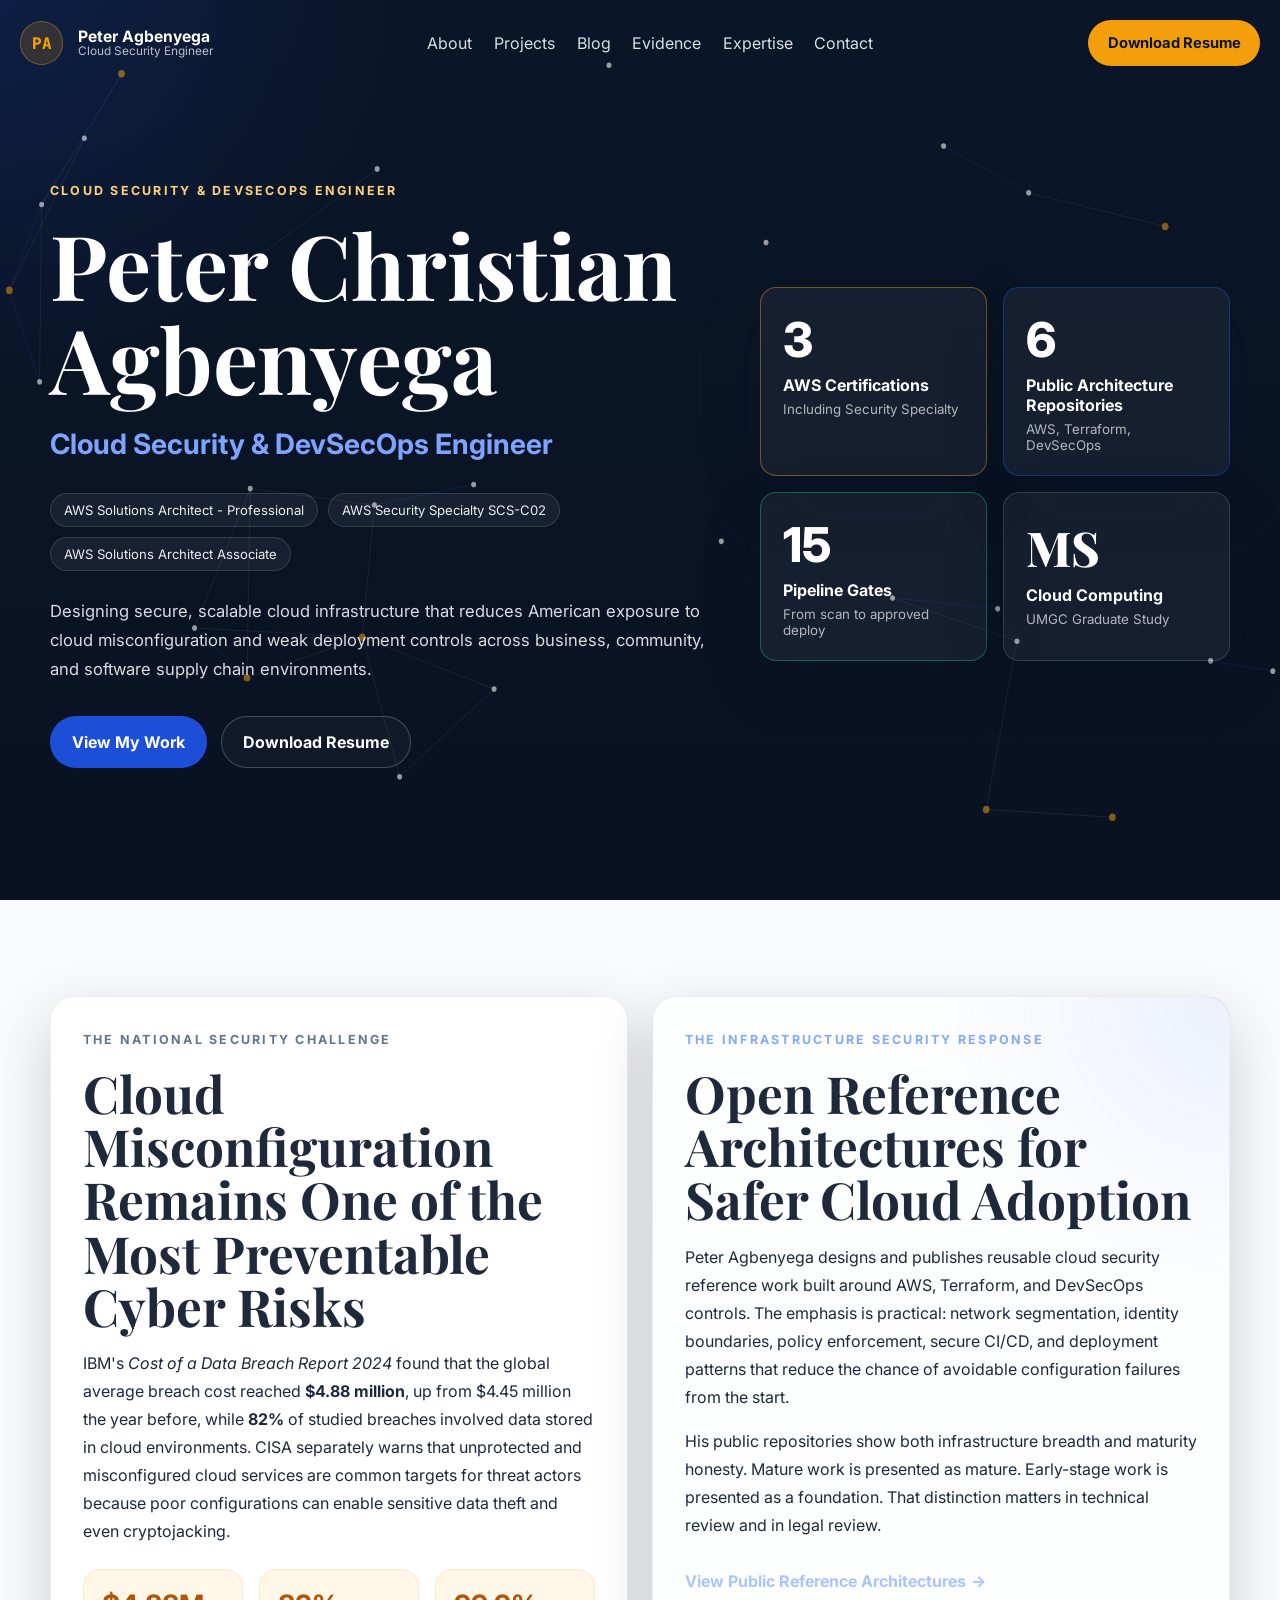
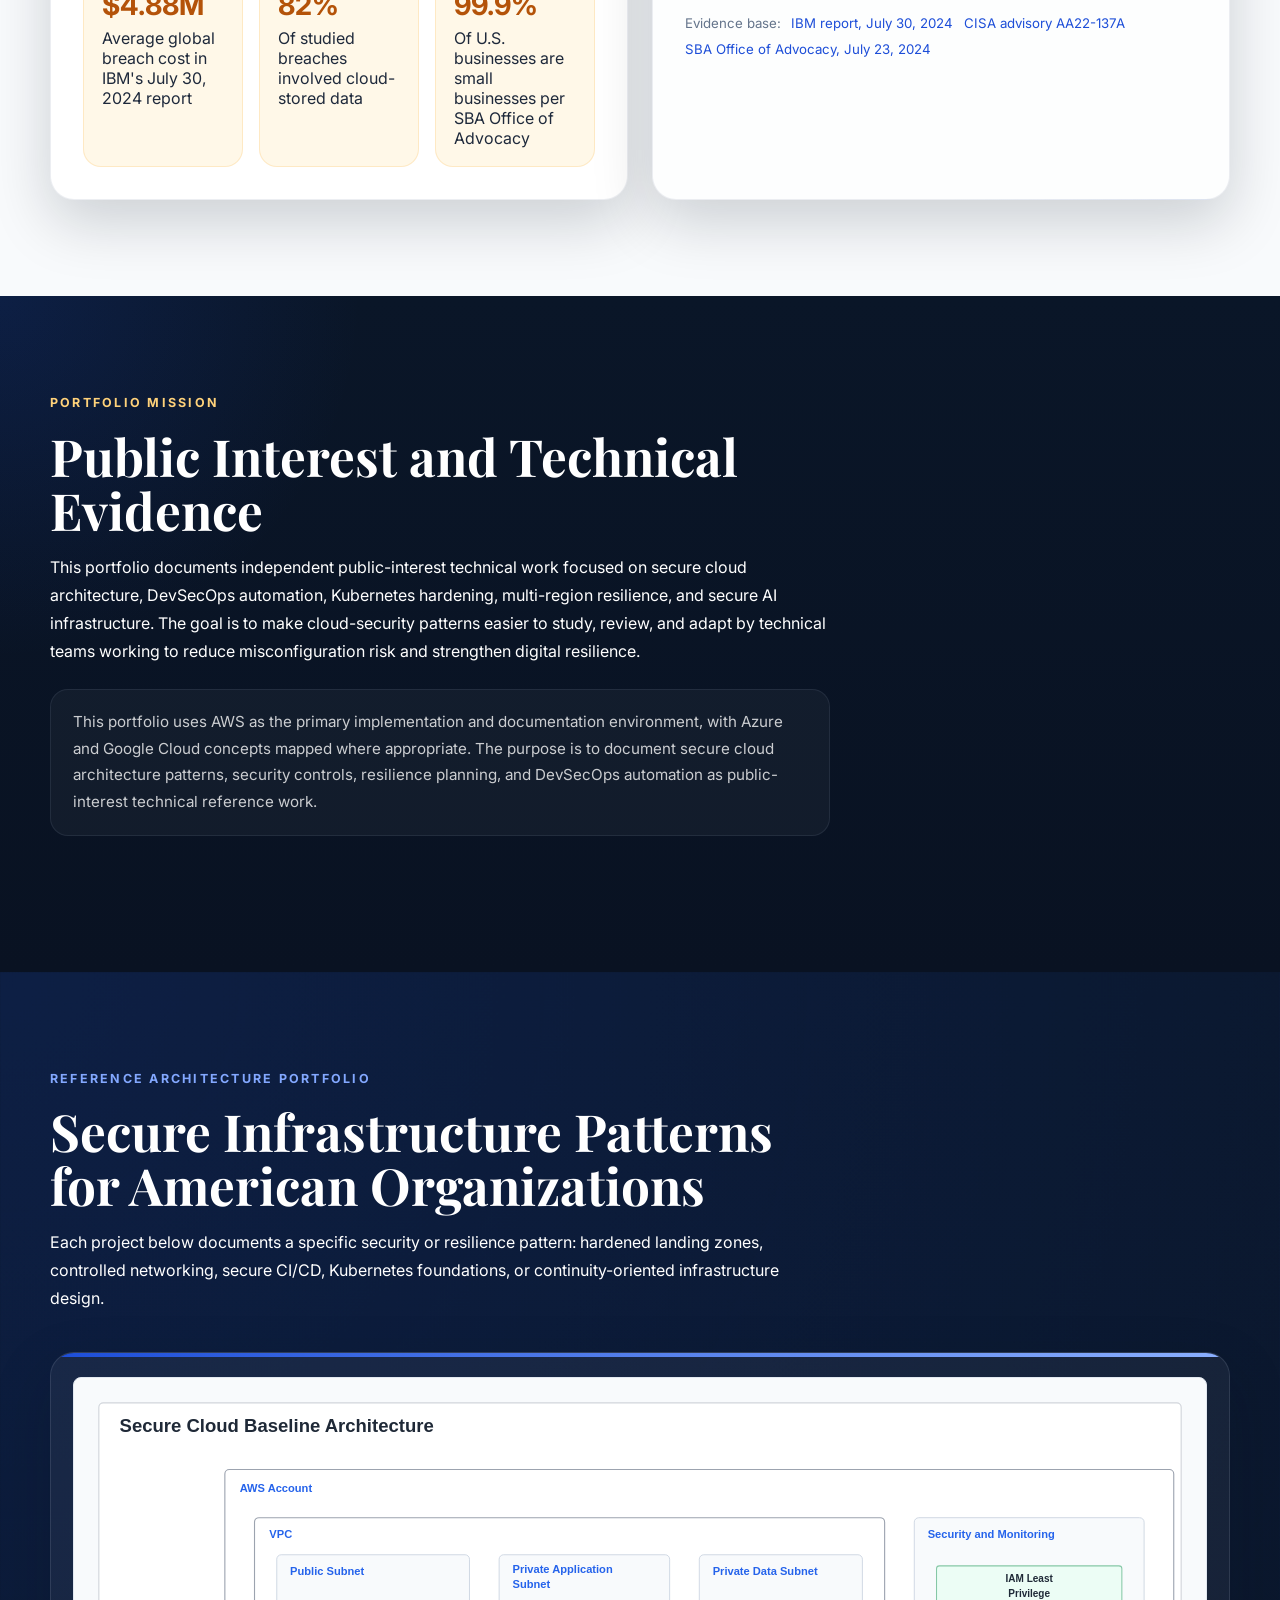
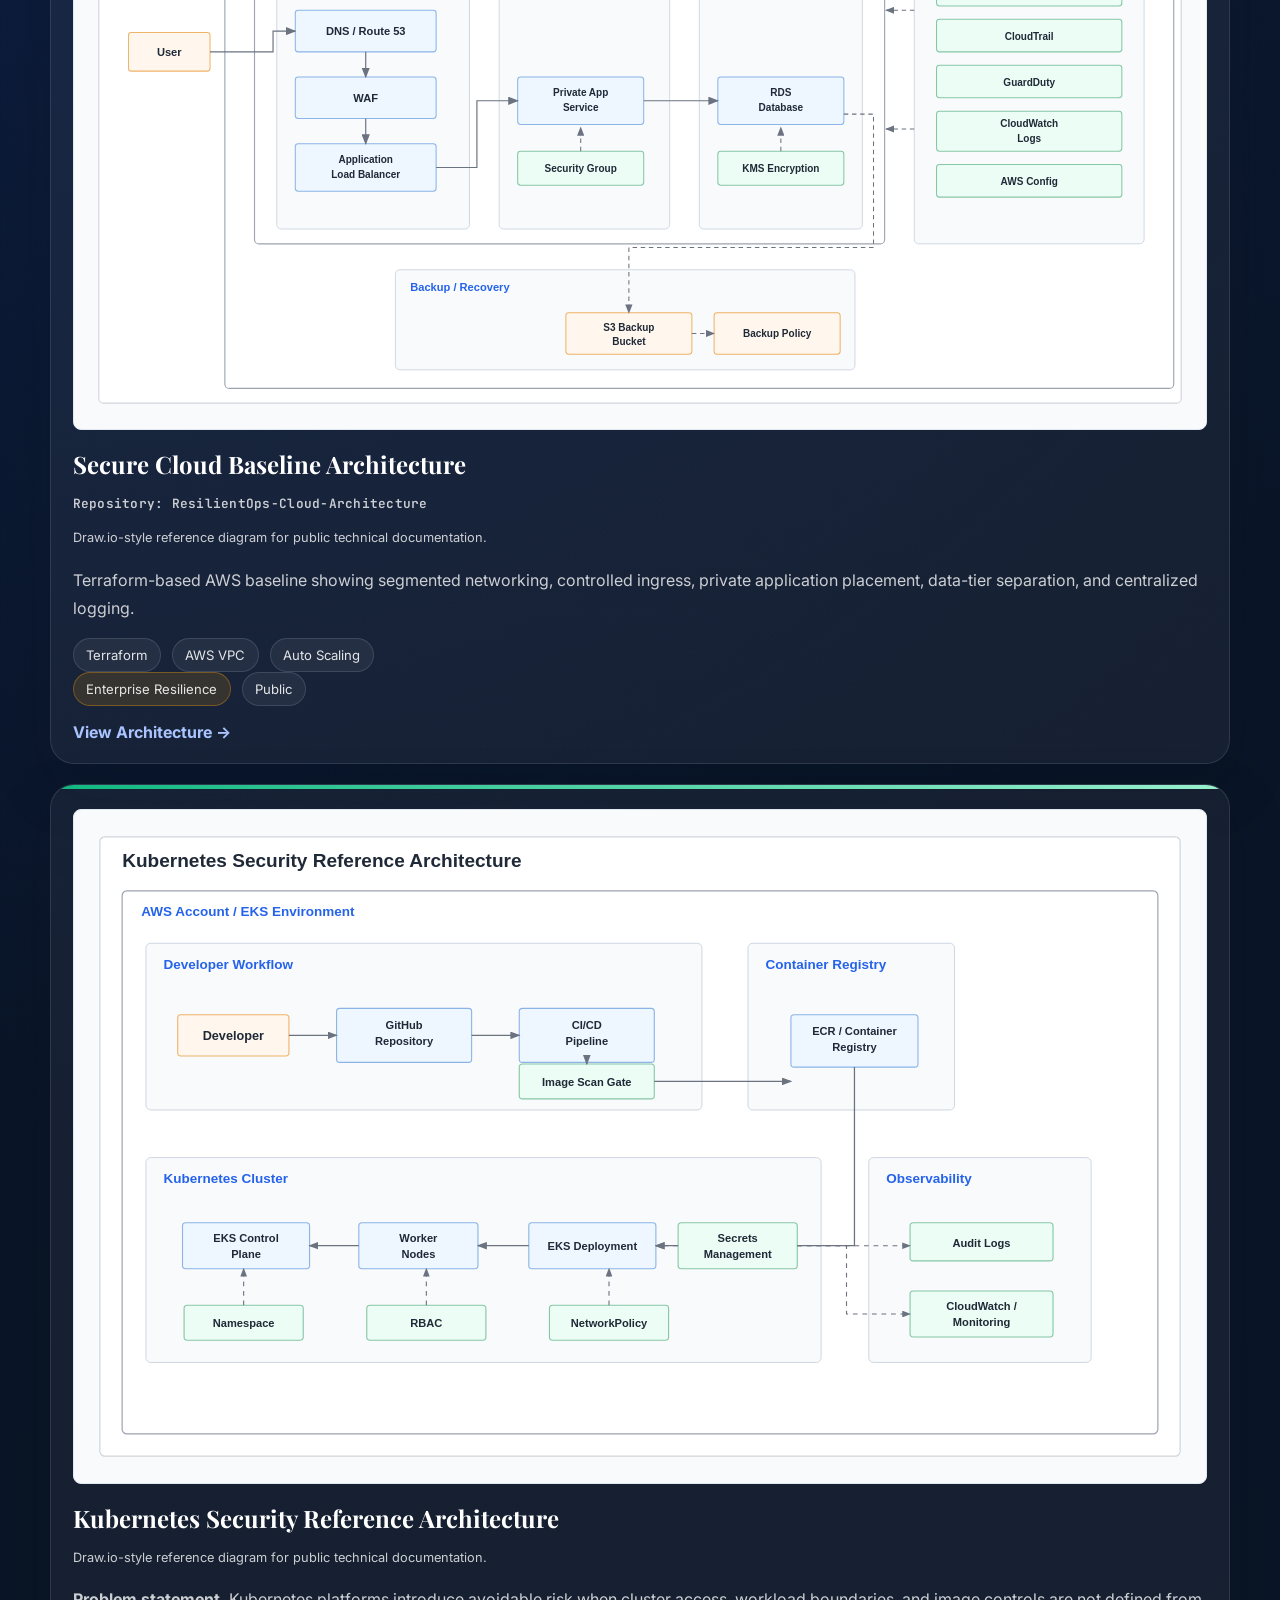
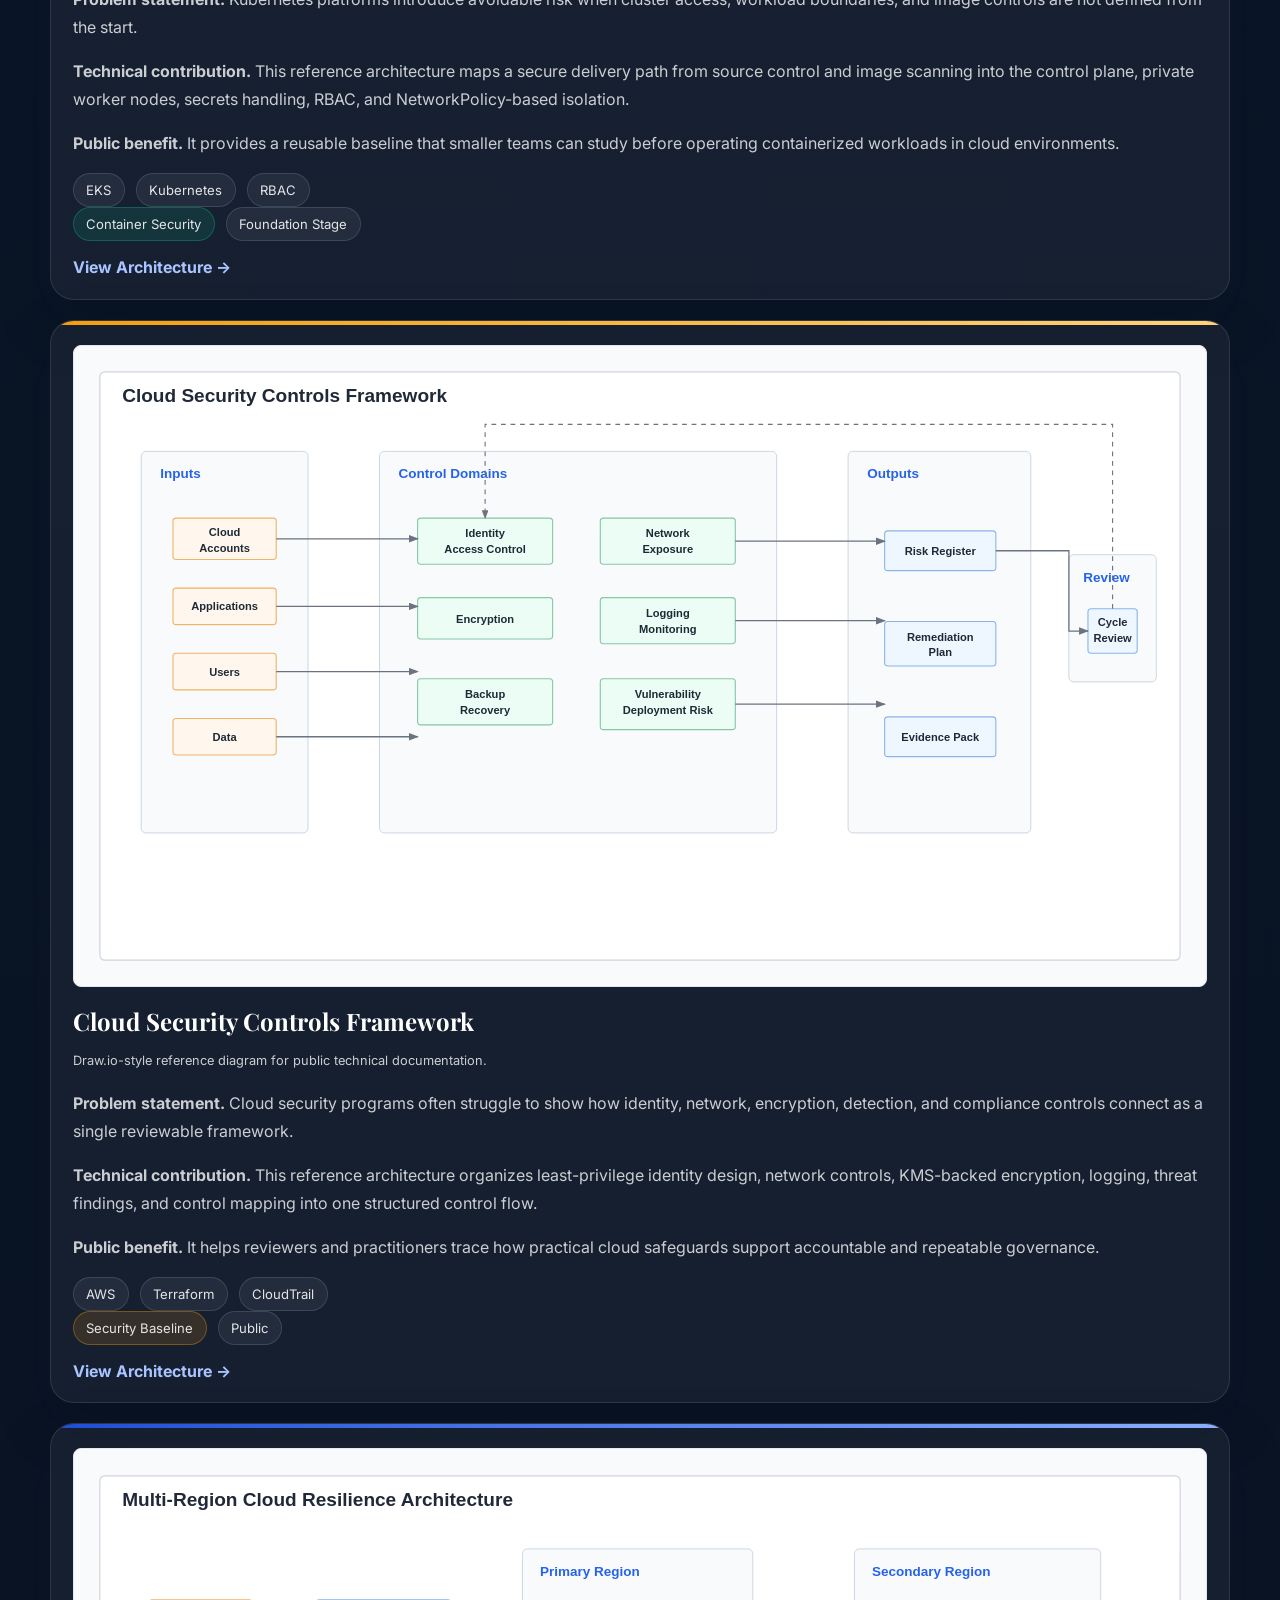
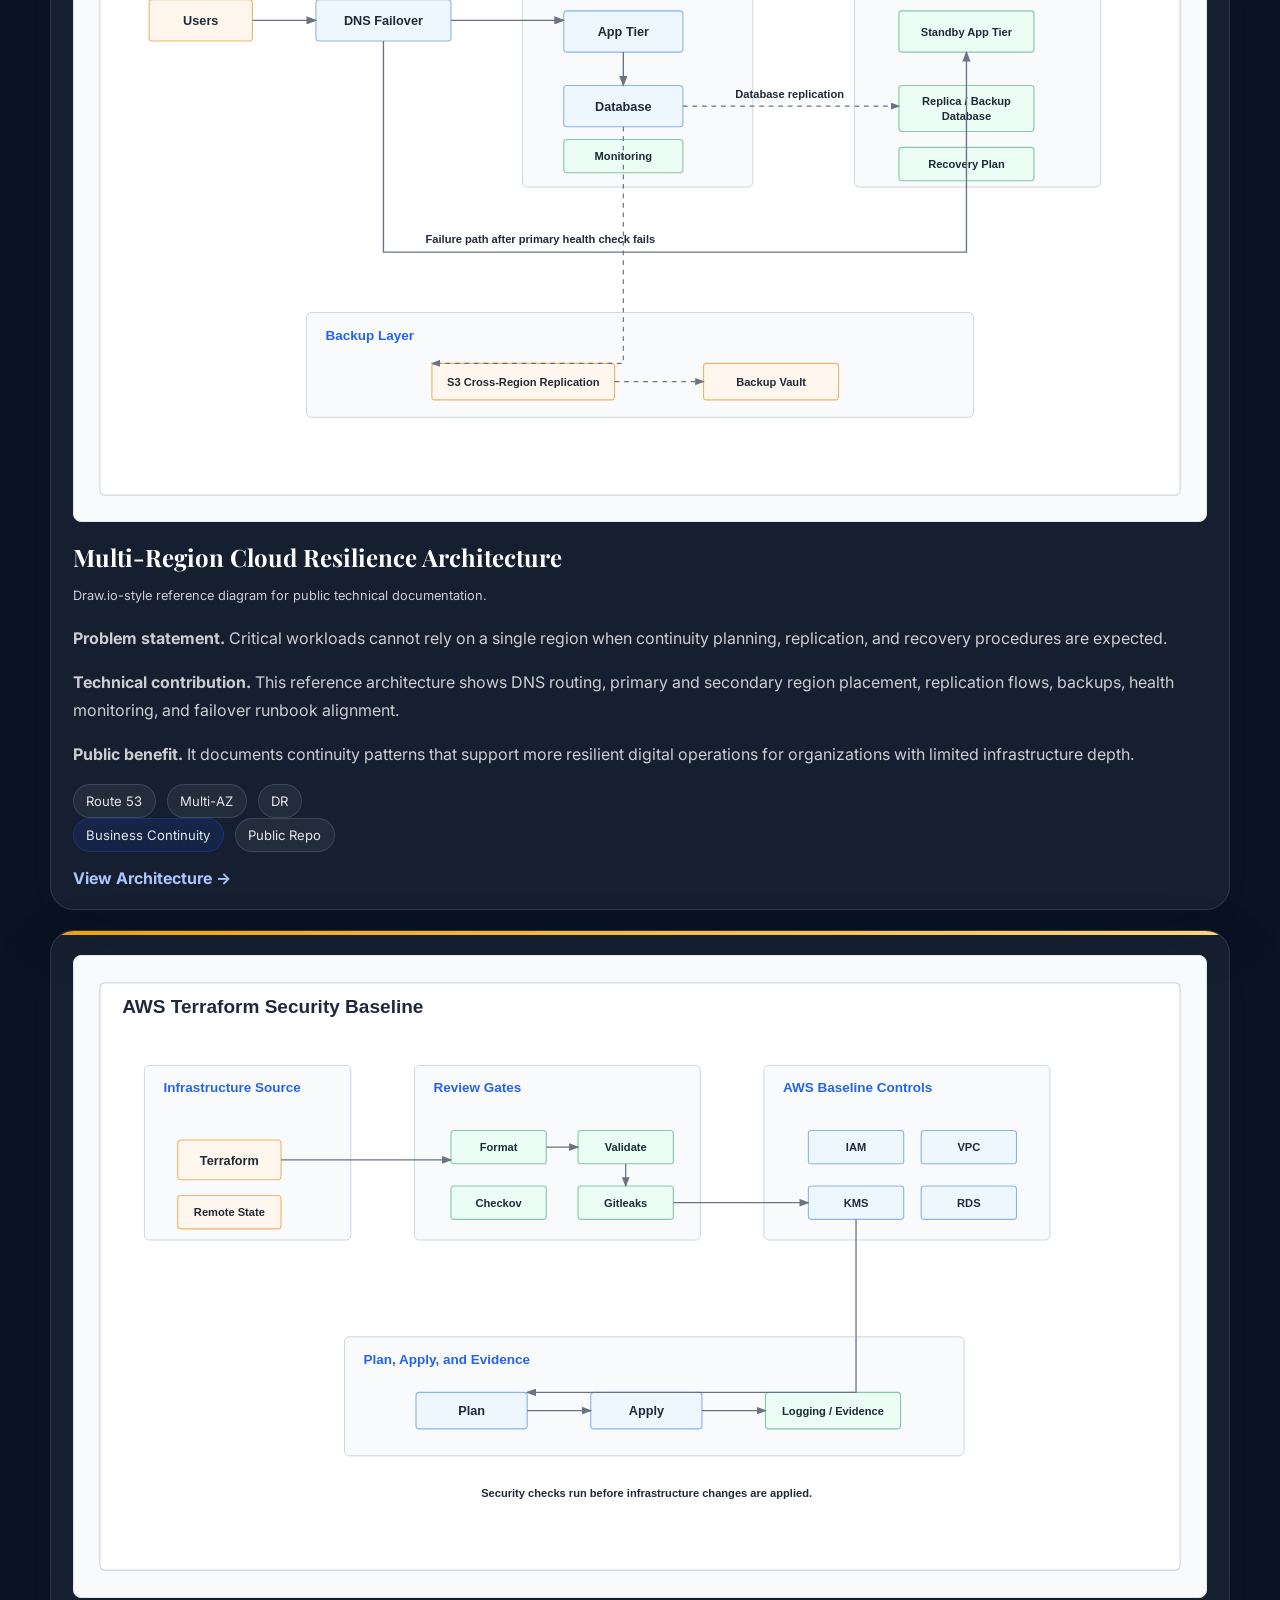
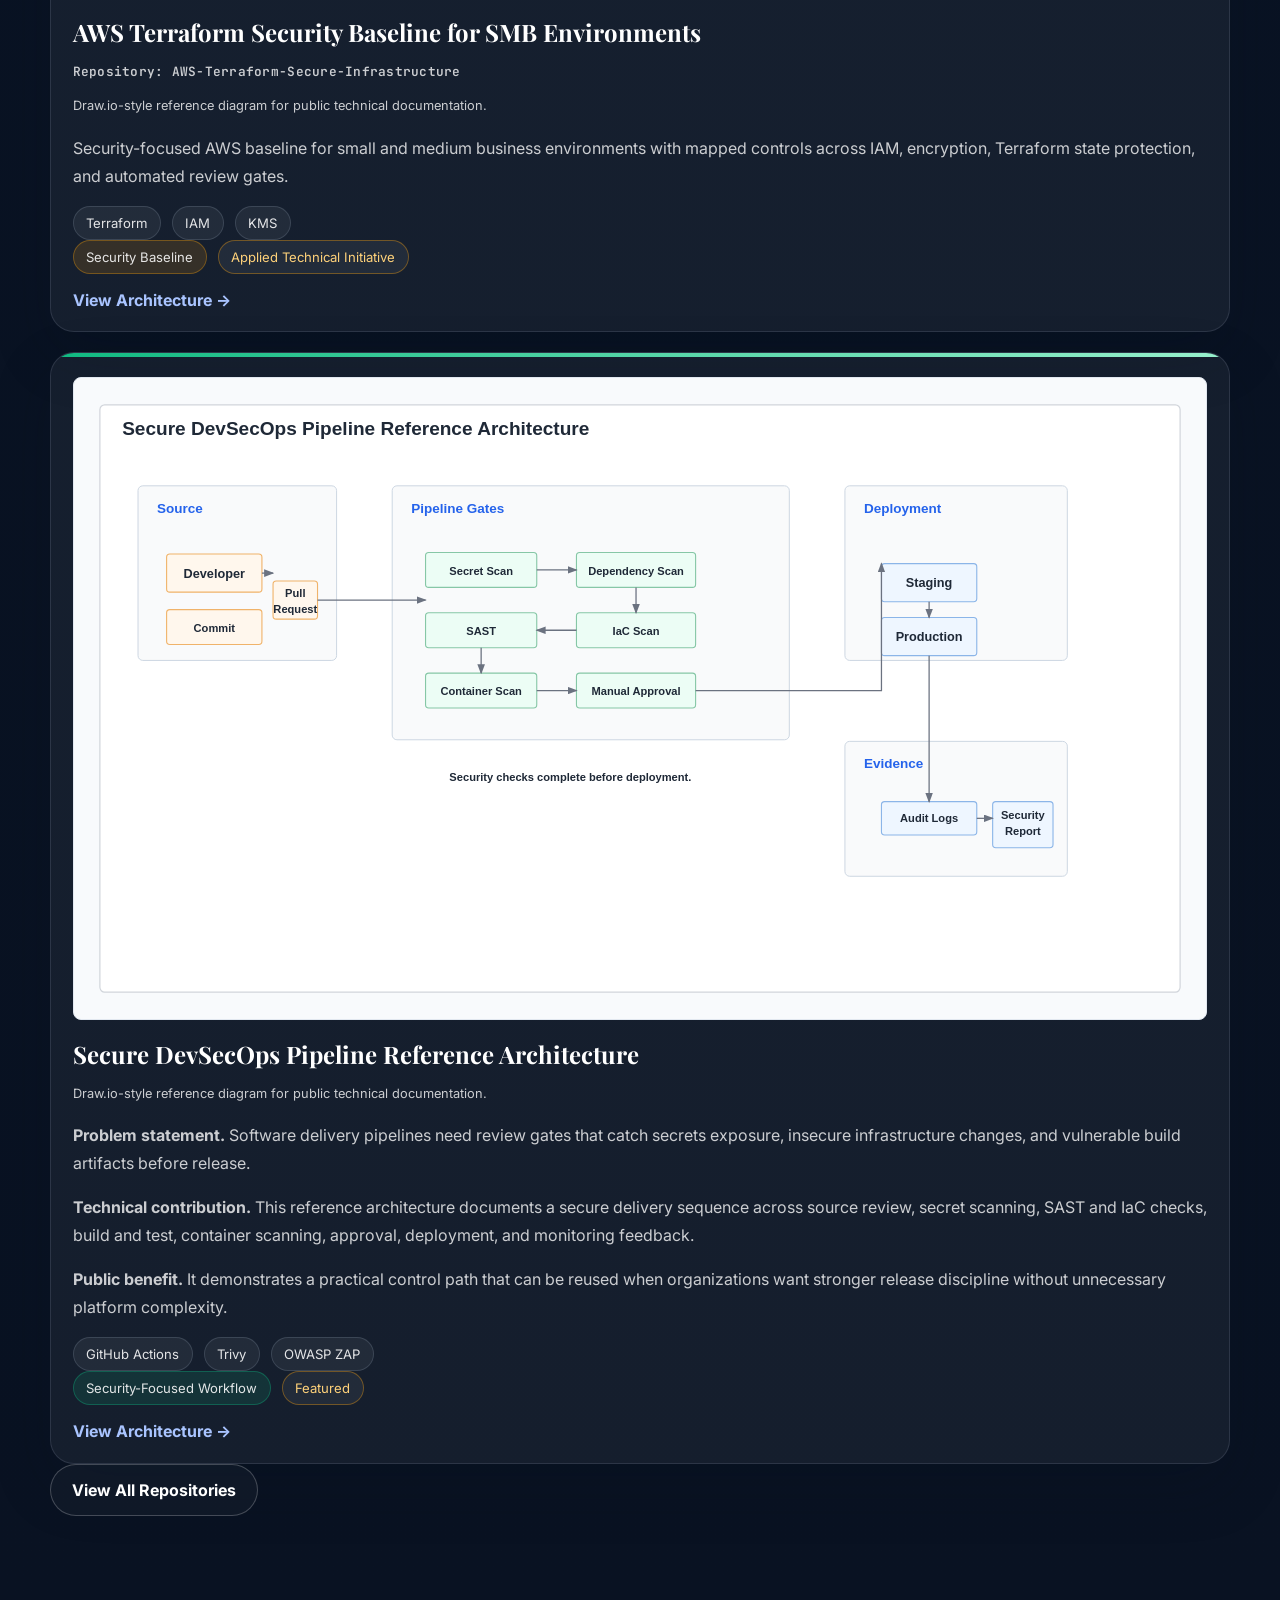
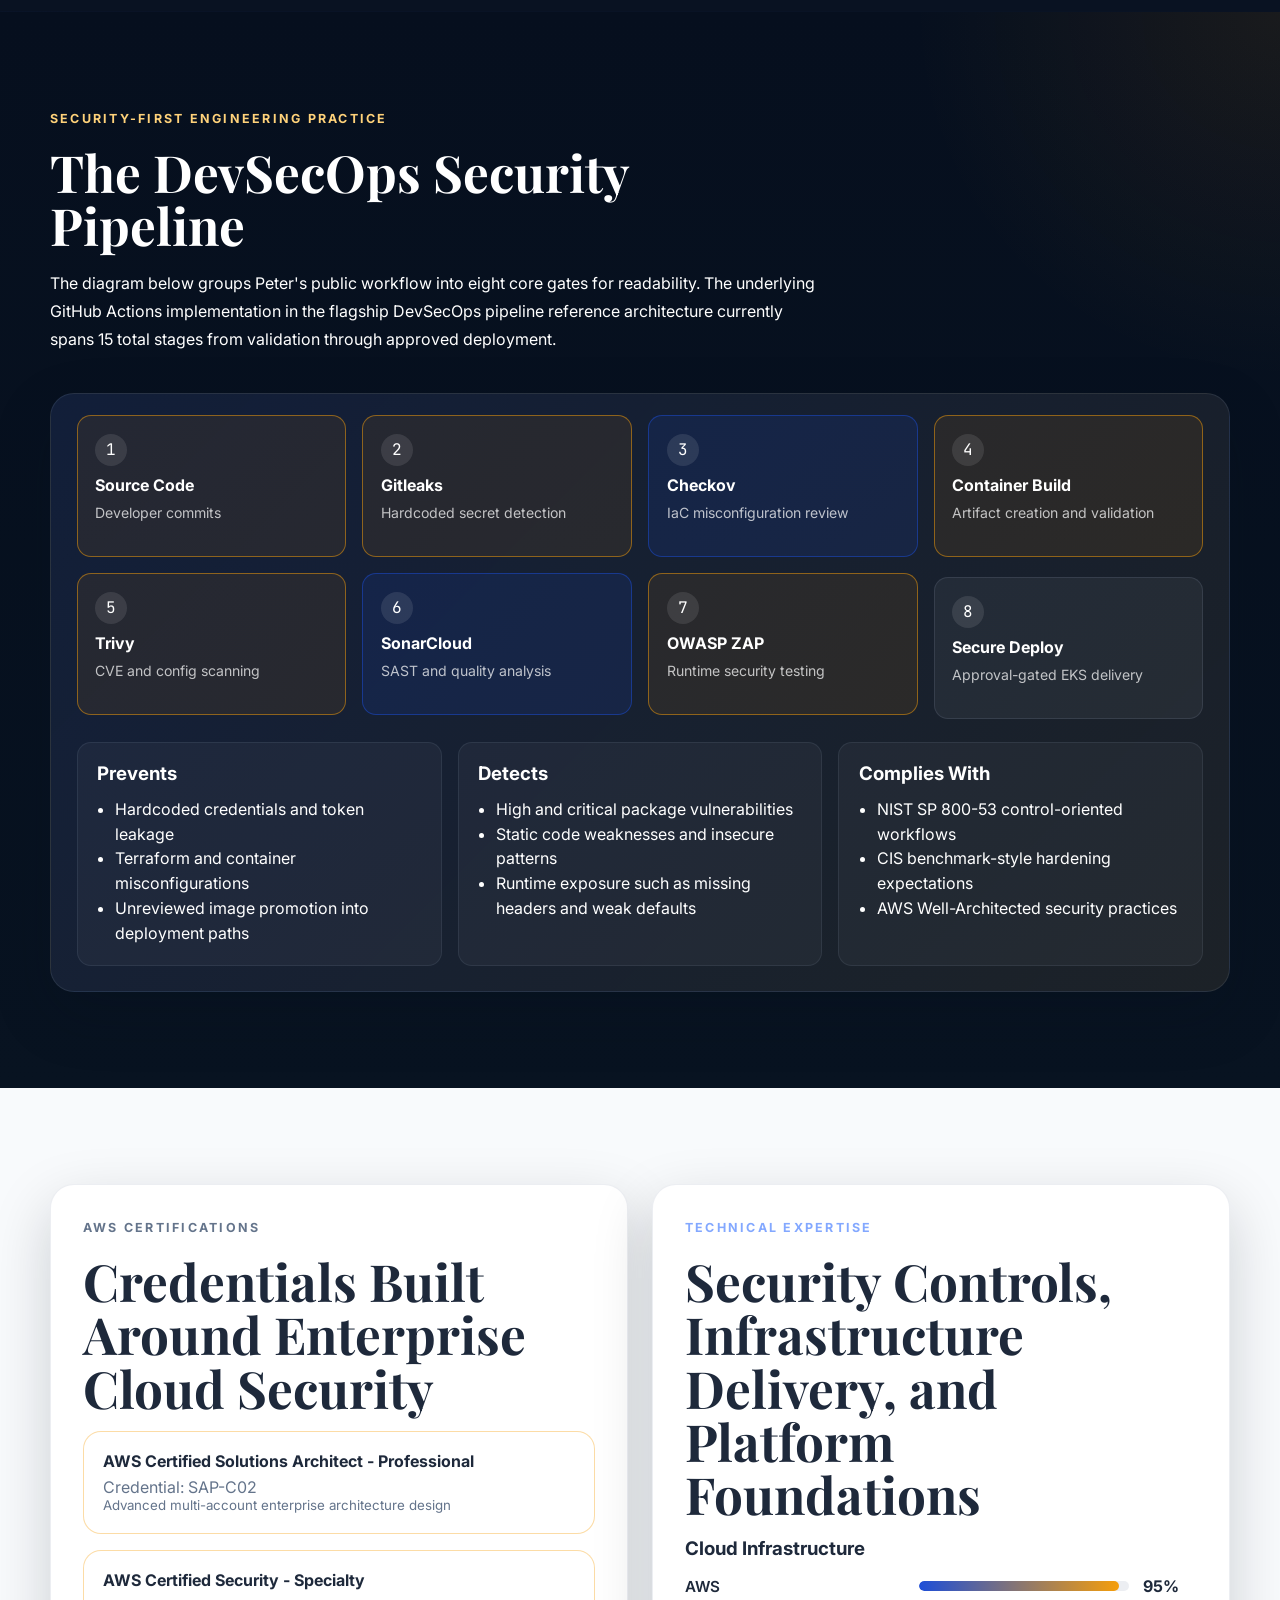
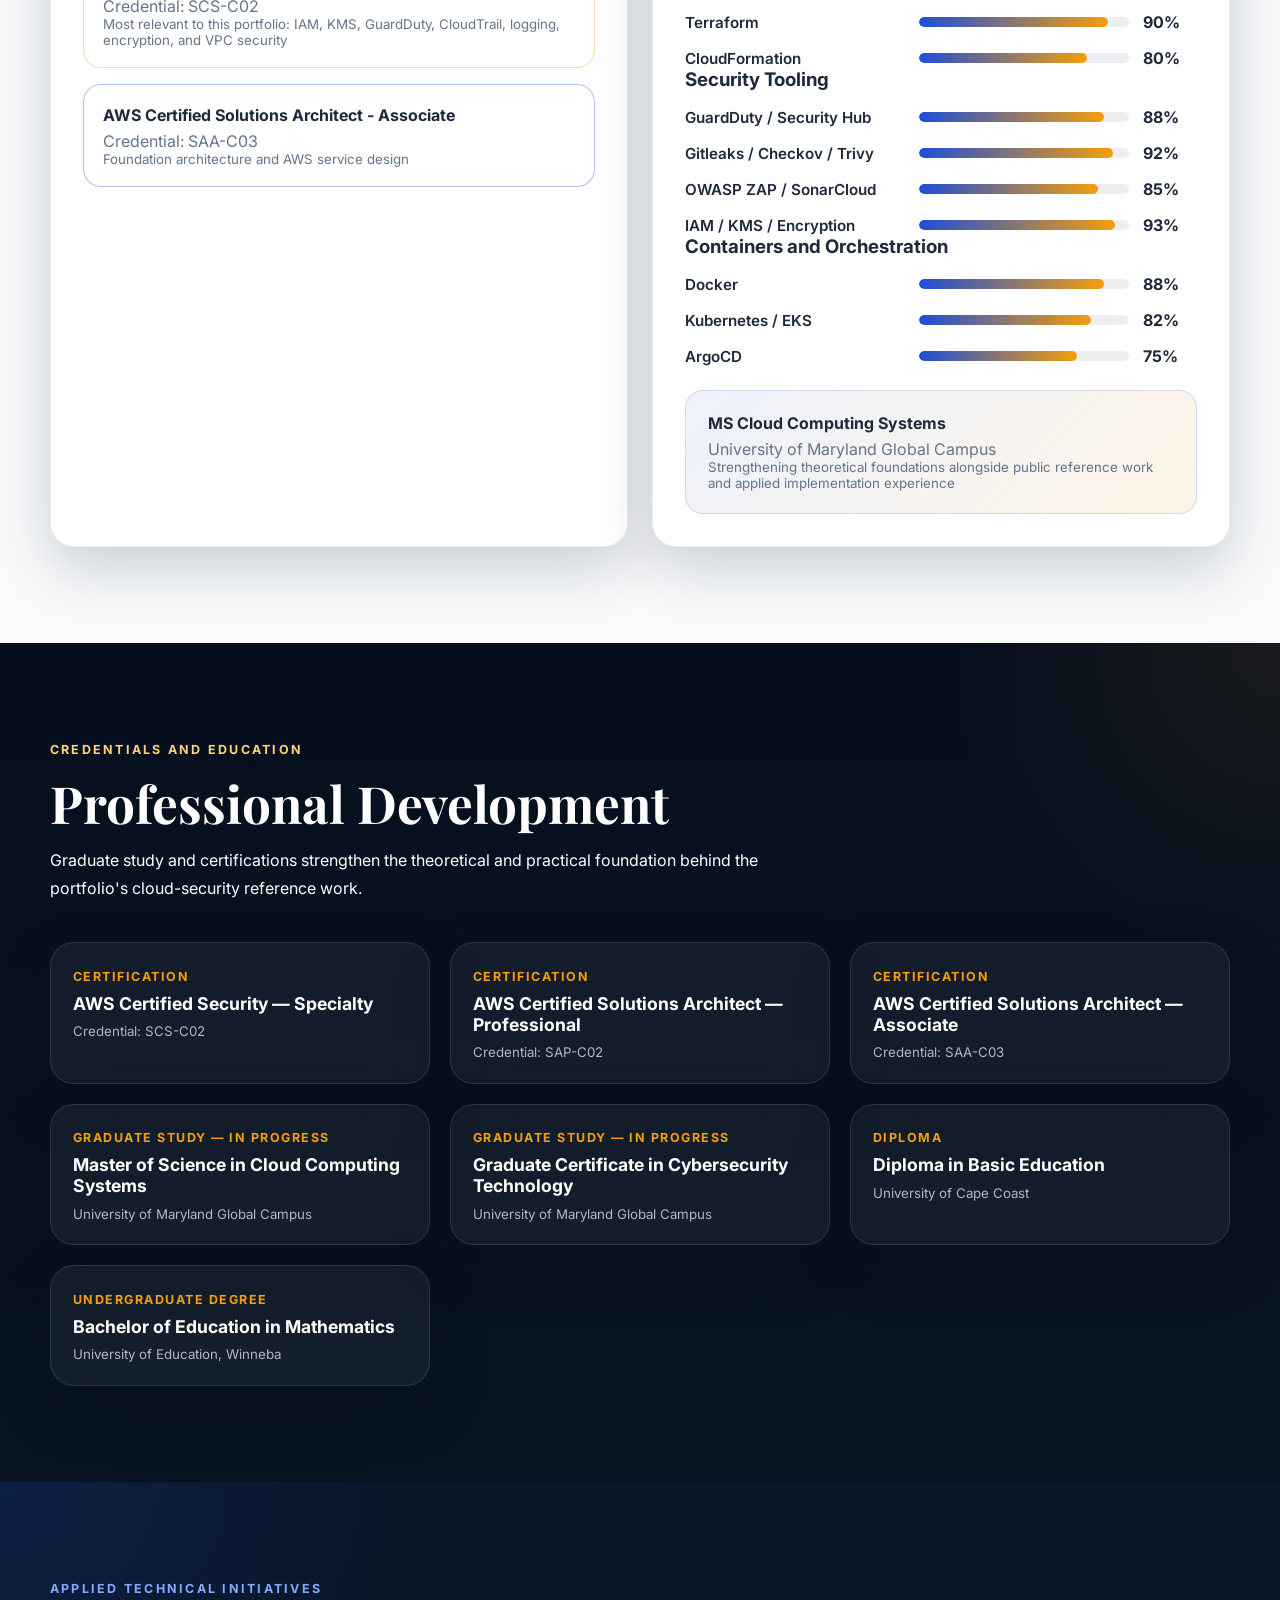
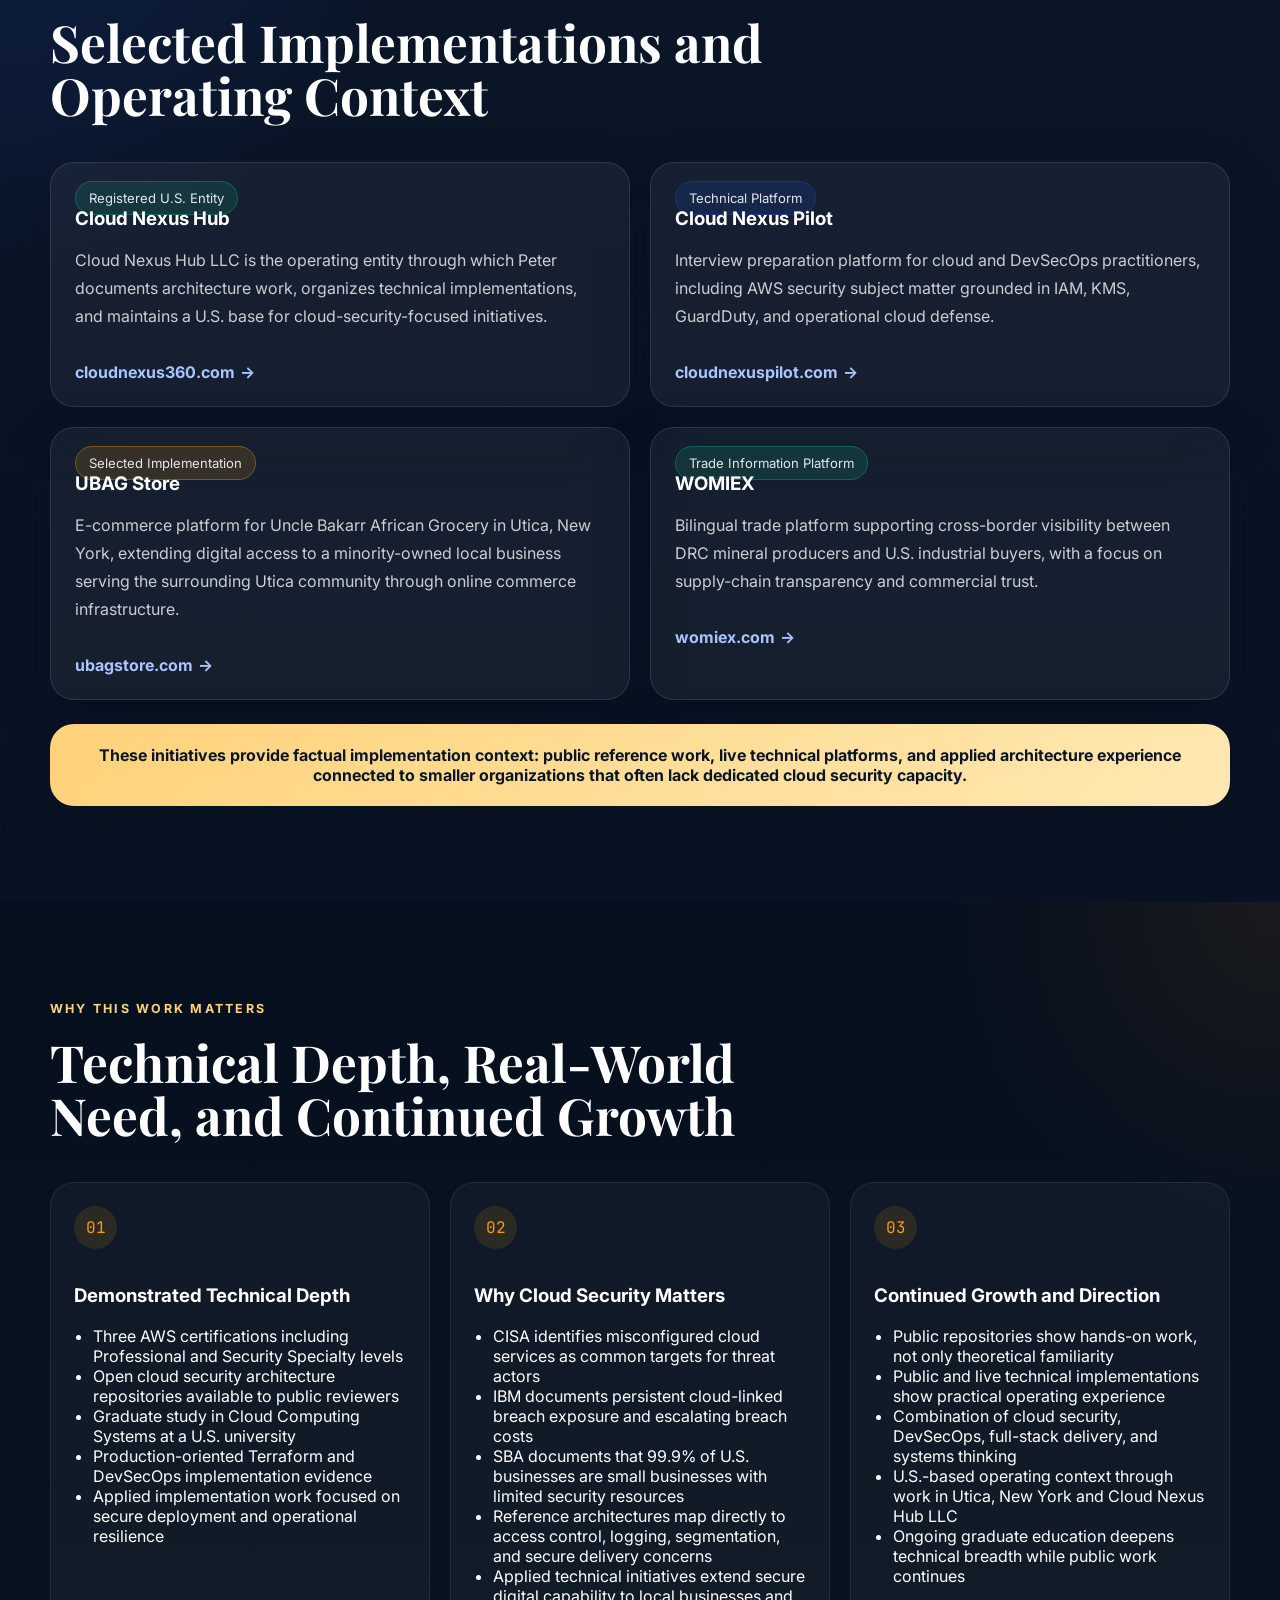
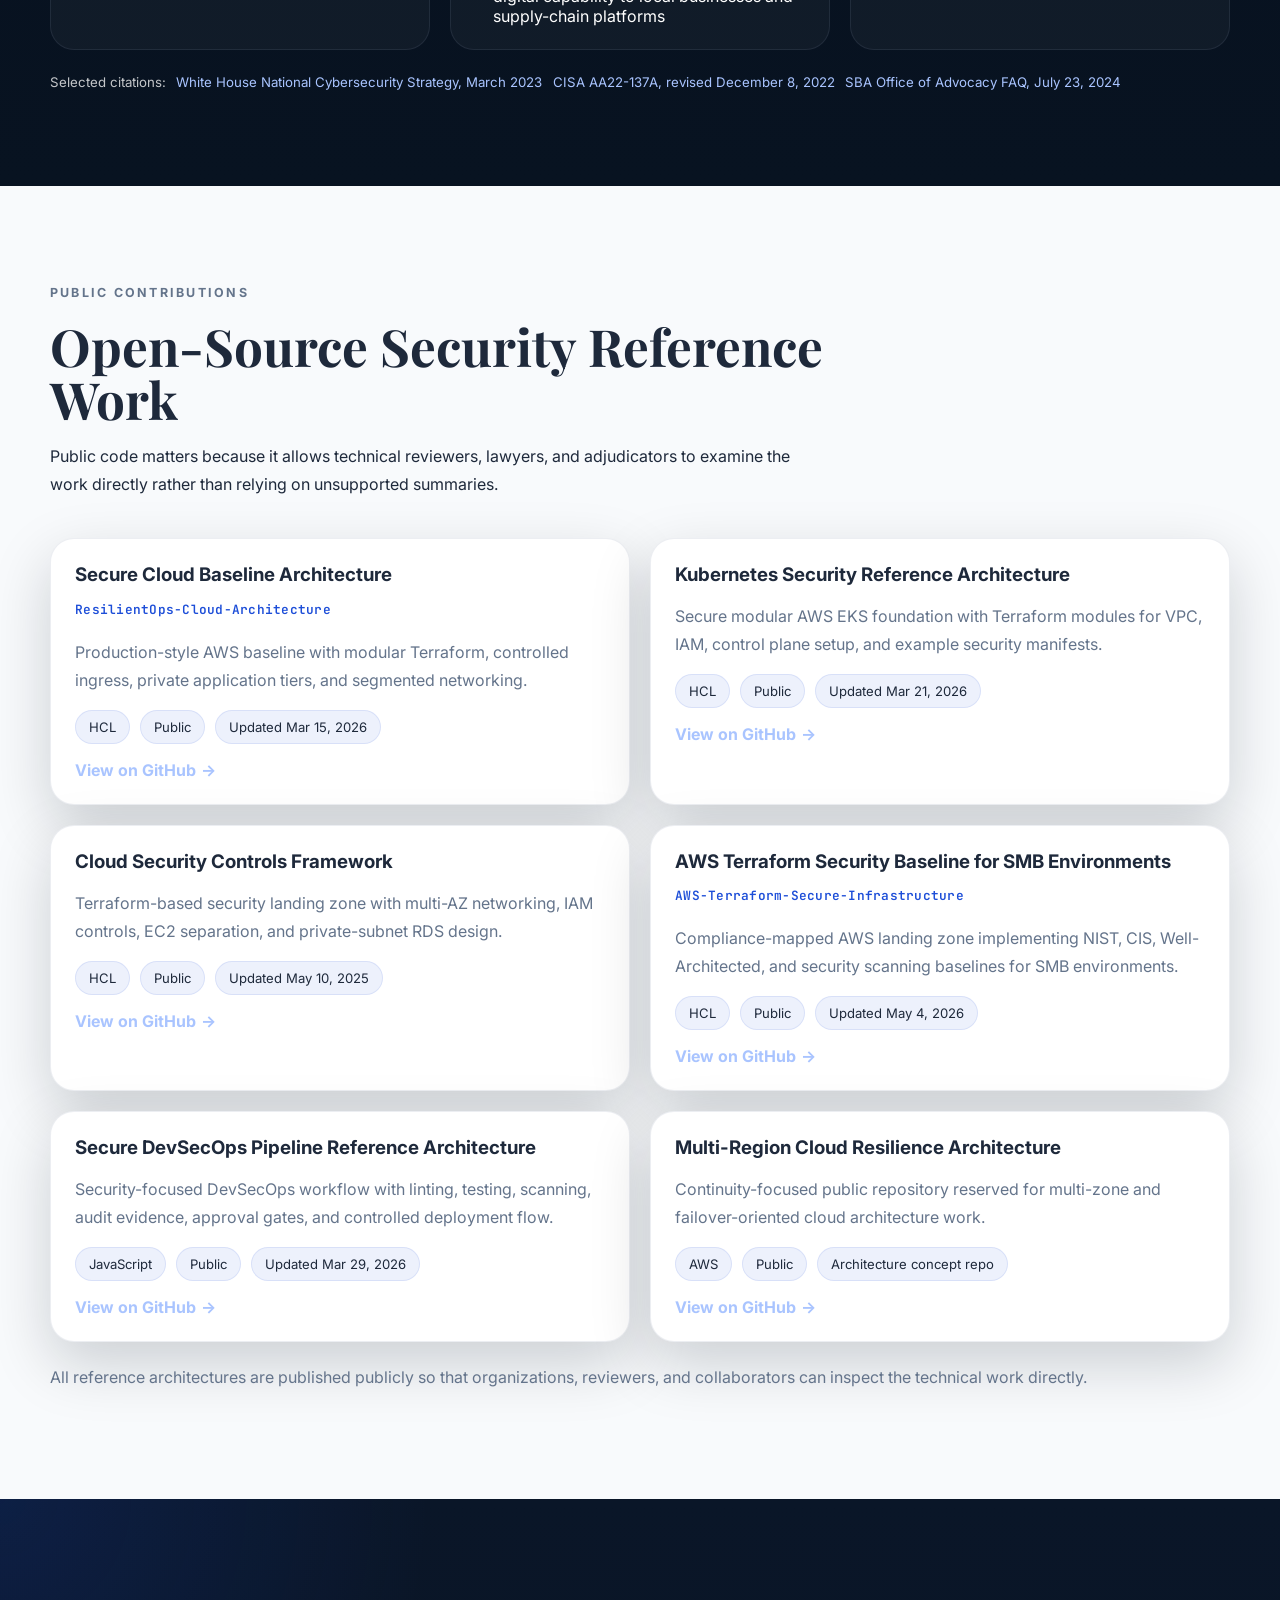
==== commit c85b8870: "Improve portfolio about section and project visuals" ====
--- a/index.html
+++ b/index.html
@@ -250,49 +250,7 @@
               <article class="project-card reveal">
                 <div class="project-card-top border-electric"></div>
                 <div class="project-diagram" data-diagram="secure-cloud-baseline">
-                  <svg viewBox="0 0 480 300" aria-label="Secure cloud baseline architecture diagram">
-                    <defs>
-                      <marker id="arrow-bl" markerWidth="8" markerHeight="6" refX="7" refY="3" orient="auto">
-                        <path d="M0,0 L8,3 L0,6" fill="#64748B" />
-                      </marker>
-                      <filter id="shadow-bl" x="-10%" y="-10%" width="120%" height="130%">
-                        <feDropShadow dx="0" dy="1" stdDeviation="2" flood-color="#CBD5E1" flood-opacity="0.6"/>
-                      </filter>
-                    </defs>
-                    <!-- Title -->
-                    <text class="diagram-title" x="16" y="20">Secure Cloud Baseline</text>
-                    <!-- Outer boundary -->
-                    <rect x="12" y="30" width="456" height="258" rx="10" fill="#F8FAFC" stroke="#CBD5E1" stroke-width="1.2" stroke-dasharray="6 4"/>
-                    <text class="diagram-label" x="22" y="46" font-style="italic">AWS Account Boundary</text>
-                    <!-- Row 1 nodes: Users, WAF/LB, Public Subnet, Private App Tier -->
-                    <rect class="diagram-node diagram-node-gold flow-step" filter="url(#shadow-bl)" x="22" y="58" width="80" height="34" rx="8"/>
-                    <text x="62" y="79" text-anchor="middle" font-size="10" fill="#1E293B" font-family="JetBrains Mono,monospace" font-weight="600">Users</text>
-                    <rect class="diagram-node diagram-node-gold flow-step" filter="url(#shadow-bl)" x="118" y="58" width="96" height="34" rx="8"/>
-                    <text x="166" y="79" text-anchor="middle" font-size="10" fill="#1E293B" font-family="JetBrains Mono,monospace" font-weight="600">WAF / Load Balancer</text>
-                    <rect class="diagram-node flow-step" filter="url(#shadow-bl)" x="232" y="58" width="96" height="34" rx="8"/>
-                    <text x="280" y="79" text-anchor="middle" font-size="10" fill="#1E293B" font-family="JetBrains Mono,monospace" font-weight="600">Public Subnet</text>
-                    <rect class="diagram-node flow-step" filter="url(#shadow-bl)" x="346" y="58" width="106" height="34" rx="8"/>
-                    <text x="399" y="79" text-anchor="middle" font-size="10" fill="#1E293B" font-family="JetBrains Mono,monospace" font-weight="600">Private App Tier</text>
-                    <!-- Row 1 arrows -->
-                    <path class="diagram-arrow" d="M102 75 H118" marker-end="url(#arrow-bl)"/>
-                    <path class="diagram-arrow" d="M214 75 H232" marker-end="url(#arrow-bl)"/>
-                    <path class="diagram-arrow" d="M328 75 H346" marker-end="url(#arrow-bl)"/>
-                    <!-- Row 2 nodes: Data Tier, Logging / Monitoring -->
-                    <rect class="diagram-node diagram-node-success flow-step" filter="url(#shadow-bl)" x="88" y="130" width="136" height="36" rx="8"/>
-                    <text x="156" y="152" text-anchor="middle" font-size="10" fill="#1E293B" font-family="JetBrains Mono,monospace" font-weight="600">Data Tier</text>
-                    <rect class="diagram-node diagram-node-success flow-step" filter="url(#shadow-bl)" x="252" y="130" width="152" height="36" rx="8"/>
-                    <text x="328" y="152" text-anchor="middle" font-size="10" fill="#1E293B" font-family="JetBrains Mono,monospace" font-weight="600">Logging / Monitoring</text>
-                    <!-- Row 2 arrows down from row 1 -->
-                    <path class="diagram-arrow" d="M280 92 V130" marker-end="url(#arrow-bl)"/>
-                    <path class="diagram-arrow" d="M399 92 V130" marker-end="url(#arrow-bl)"/>
-                    <path class="diagram-arrow" d="M224 148 H252" marker-end="url(#arrow-bl)"/>
-                    <!-- Row 3: Security Evidence Review layer -->
-                    <rect class="diagram-layer flow-step" filter="url(#shadow-bl)" x="44" y="202" width="390" height="34" rx="10"/>
-                    <text x="239" y="223" text-anchor="middle" font-size="10" fill="#1E293B" font-family="JetBrains Mono,monospace" font-weight="600">Security Evidence Review</text>
-                    <!-- Arrows down to layer -->
-                    <path class="diagram-arrow" d="M156 166 V202" marker-end="url(#arrow-bl)"/>
-                    <path class="diagram-arrow" d="M328 166 V202" marker-end="url(#arrow-bl)"/>
-                  </svg>
+                  <img src="assets/diagrams/secure-cloud-baseline-architecture.svg" alt="Secure Cloud Baseline Architecture draw.io-style reference diagram" loading="lazy" />
                 </div>
                 <h3>Secure Cloud Baseline Architecture</h3>
                 <p class="project-alias">Repository: ResilientOps-Cloud-Architecture</p>
@@ -318,53 +276,7 @@
               <article class="project-card reveal">
                 <div class="project-card-top border-success"></div>
                 <div class="project-diagram" data-diagram="kubernetes-security-reference">
-                  <svg viewBox="0 0 480 320" aria-label="Kubernetes security reference architecture diagram">
-                    <defs>
-                      <marker id="arrow-k8s" markerWidth="8" markerHeight="6" refX="7" refY="3" orient="auto">
-                        <path d="M0,0 L8,3 L0,6" fill="#64748B" />
-                      </marker>
-                      <filter id="shadow-k8s" x="-10%" y="-10%" width="120%" height="130%">
-                        <feDropShadow dx="0" dy="1" stdDeviation="2" flood-color="#CBD5E1" flood-opacity="0.6"/>
-                      </filter>
-                    </defs>
-                    <text class="diagram-title" x="16" y="20">Kubernetes Security Reference</text>
-                    <rect x="12" y="30" width="456" height="278" rx="10" fill="#F8FAFC" stroke="#CBD5E1" stroke-width="1.2" stroke-dasharray="6 4"/>
-                    <text class="diagram-label" x="22" y="46" font-style="italic">Kubernetes Platform Boundary</text>
-                    <!-- Row 1 -->
-                    <rect class="diagram-node diagram-node-gold flow-step" filter="url(#shadow-k8s)" x="22" y="58" width="78" height="34" rx="8"/>
-                    <text x="61" y="79" text-anchor="middle" font-size="10" fill="#1E293B" font-family="JetBrains Mono,monospace" font-weight="600">Developer</text>
-                    <rect class="diagram-node diagram-node-gold flow-step" filter="url(#shadow-k8s)" x="116" y="58" width="96" height="34" rx="8"/>
-                    <text x="164" y="79" text-anchor="middle" font-size="10" fill="#1E293B" font-family="JetBrains Mono,monospace" font-weight="600">Source Control</text>
-                    <rect class="diagram-node flow-step" filter="url(#shadow-k8s)" x="228" y="58" width="64" height="34" rx="8"/>
-                    <text x="260" y="79" text-anchor="middle" font-size="10" fill="#1E293B" font-family="JetBrains Mono,monospace" font-weight="600">CI/CD</text>
-                    <rect class="diagram-node flow-step" filter="url(#shadow-k8s)" x="308" y="58" width="104" height="34" rx="8"/>
-                    <text x="360" y="79" text-anchor="middle" font-size="10" fill="#1E293B" font-family="JetBrains Mono,monospace" font-weight="600">Image Scan Gate</text>
-                    <!-- Row 1 arrows -->
-                    <path class="diagram-arrow" d="M100 75 H116" marker-end="url(#arrow-k8s)"/>
-                    <path class="diagram-arrow" d="M212 75 H228" marker-end="url(#arrow-k8s)"/>
-                    <path class="diagram-arrow" d="M292 75 H308" marker-end="url(#arrow-k8s)"/>
-                    <!-- Row 2 -->
-                    <rect class="diagram-node diagram-node-gold flow-step" filter="url(#shadow-k8s)" x="56" y="128" width="116" height="34" rx="8"/>
-                    <text x="114" y="149" text-anchor="middle" font-size="10" fill="#1E293B" font-family="JetBrains Mono,monospace" font-weight="600">Container Registry</text>
-                    <rect class="diagram-node flow-step" filter="url(#shadow-k8s)" x="196" y="128" width="116" height="34" rx="8"/>
-                    <text x="254" y="149" text-anchor="middle" font-size="10" fill="#1E293B" font-family="JetBrains Mono,monospace" font-weight="600">K8s Control Plane</text>
-                    <rect class="diagram-node flow-step" filter="url(#shadow-k8s)" x="336" y="128" width="100" height="34" rx="8"/>
-                    <text x="386" y="149" text-anchor="middle" font-size="10" fill="#1E293B" font-family="JetBrains Mono,monospace" font-weight="600">Private Workers</text>
-                    <!-- Row 2 arrows -->
-                    <path class="diagram-arrow" d="M360 92 V128" marker-end="url(#arrow-k8s)"/>
-                    <path class="diagram-arrow" d="M172 145 H196" marker-end="url(#arrow-k8s)"/>
-                    <path class="diagram-arrow" d="M312 145 H336" marker-end="url(#arrow-k8s)"/>
-                    <!-- Row 3 -->
-                    <rect class="diagram-node diagram-node-success flow-step" filter="url(#shadow-k8s)" x="90" y="198" width="200" height="34" rx="8"/>
-                    <text x="190" y="219" text-anchor="middle" font-size="10" fill="#1E293B" font-family="JetBrains Mono,monospace" font-weight="600">Namespace / RBAC / NetworkPolicy</text>
-                    <!-- Row 3 arrow -->
-                    <path class="diagram-arrow" d="M254 162 V198" marker-end="url(#arrow-k8s)"/>
-                    <path class="diagram-arrow" d="M386 162 V198" marker-end="url(#arrow-k8s)"/>
-                    <!-- Row 4 layer -->
-                    <rect class="diagram-layer flow-step" filter="url(#shadow-k8s)" x="44" y="266" width="390" height="30" rx="10"/>
-                    <text x="239" y="285" text-anchor="middle" font-size="10" fill="#1E293B" font-family="JetBrains Mono,monospace" font-weight="600">Observability / Logging</text>
-                    <path class="diagram-arrow" d="M190 232 V266" marker-end="url(#arrow-k8s)"/>
-                  </svg>
+                  <img src="assets/diagrams/kubernetes-security-reference-architecture.svg" alt="Kubernetes Security Reference Architecture draw.io-style reference diagram" loading="lazy" />
                 </div>
                 <h3>Kubernetes Security Reference Architecture</h3>
                 <p class="diagram-caption">Draw.io-style reference diagram for public technical documentation.</p>
@@ -399,46 +311,7 @@
               <article class="project-card reveal">
                 <div class="project-card-top border-gold"></div>
                 <div class="project-diagram" data-diagram="cloud-security-controls-framework">
-                  <svg viewBox="0 0 480 300" aria-label="Cloud security controls framework diagram">
-                    <defs>
-                      <marker id="arrow-csf" markerWidth="8" markerHeight="6" refX="7" refY="3" orient="auto">
-                        <path d="M0,0 L8,3 L0,6" fill="#64748B" />
-                      </marker>
-                      <filter id="shadow-csf" x="-10%" y="-10%" width="120%" height="130%">
-                        <feDropShadow dx="0" dy="1" stdDeviation="2" flood-color="#CBD5E1" flood-opacity="0.6"/>
-                      </filter>
-                    </defs>
-                    <text class="diagram-title" x="16" y="20">Cloud Security Controls Framework</text>
-                    <rect x="12" y="30" width="456" height="258" rx="10" fill="#F8FAFC" stroke="#CBD5E1" stroke-width="1.2" stroke-dasharray="6 4"/>
-                    <text class="diagram-label" x="22" y="46" font-style="italic">Security Controls Layer</text>
-                    <!-- Row 1: Identity, Network, Encryption -->
-                    <rect class="diagram-node diagram-node-gold flow-step" filter="url(#shadow-csf)" x="22" y="58" width="100" height="34" rx="8"/>
-                    <text x="72" y="79" text-anchor="middle" font-size="10" fill="#1E293B" font-family="JetBrains Mono,monospace" font-weight="600">Identity &amp; Access</text>
-                    <rect class="diagram-node flow-step" filter="url(#shadow-csf)" x="140" y="58" width="100" height="34" rx="8"/>
-                    <text x="190" y="79" text-anchor="middle" font-size="10" fill="#1E293B" font-family="JetBrains Mono,monospace" font-weight="600">Network Controls</text>
-                    <rect class="diagram-node flow-step" filter="url(#shadow-csf)" x="258" y="58" width="88" height="34" rx="8"/>
-                    <text x="302" y="79" text-anchor="middle" font-size="10" fill="#1E293B" font-family="JetBrains Mono,monospace" font-weight="600">Encryption</text>
-                    <rect class="diagram-node flow-step" filter="url(#shadow-csf)" x="364" y="58" width="84" height="34" rx="8"/>
-                    <text x="406" y="79" text-anchor="middle" font-size="10" fill="#1E293B" font-family="JetBrains Mono,monospace" font-weight="600">Logging</text>
-                    <!-- Row 1 arrows -->
-                    <path class="diagram-arrow" d="M122 75 H140" marker-end="url(#arrow-csf)"/>
-                    <path class="diagram-arrow" d="M240 75 H258" marker-end="url(#arrow-csf)"/>
-                    <path class="diagram-arrow" d="M346 75 H364" marker-end="url(#arrow-csf)"/>
-                    <!-- Row 2 -->
-                    <rect class="diagram-node diagram-node-success flow-step" filter="url(#shadow-csf)" x="60" y="138" width="148" height="34" rx="8"/>
-                    <text x="134" y="159" text-anchor="middle" font-size="10" fill="#1E293B" font-family="JetBrains Mono,monospace" font-weight="600">Detection / Response</text>
-                    <rect class="diagram-node flow-step" filter="url(#shadow-csf)" x="236" y="138" width="148" height="34" rx="8"/>
-                    <text x="310" y="159" text-anchor="middle" font-size="10" fill="#1E293B" font-family="JetBrains Mono,monospace" font-weight="600">Compliance Mapping</text>
-                    <!-- Row 2 arrows -->
-                    <path class="diagram-arrow" d="M302 92 V138" marker-end="url(#arrow-csf)"/>
-                    <path class="diagram-arrow" d="M406 92 V138" marker-end="url(#arrow-csf)"/>
-                    <path class="diagram-arrow" d="M208 155 H236" marker-end="url(#arrow-csf)"/>
-                    <!-- Row 3 layer -->
-                    <rect class="diagram-layer flow-step" filter="url(#shadow-csf)" x="44" y="210" width="390" height="34" rx="10"/>
-                    <text x="239" y="231" text-anchor="middle" font-size="10" fill="#1E293B" font-family="JetBrains Mono,monospace" font-weight="600">Remediation Backlog / Evidence</text>
-                    <path class="diagram-arrow" d="M134 172 V210" marker-end="url(#arrow-csf)"/>
-                    <path class="diagram-arrow" d="M310 172 V210" marker-end="url(#arrow-csf)"/>
-                  </svg>
+                  <img src="assets/diagrams/cloud-security-controls-framework.svg" alt="Cloud Security Controls Framework draw.io-style reference diagram" loading="lazy" />
                 </div>
                 <h3>Cloud Security Controls Framework</h3>
                 <p class="diagram-caption">Draw.io-style reference diagram for public technical documentation.</p>
@@ -473,48 +346,7 @@
               <article class="project-card reveal">
                 <div class="project-card-top border-electric"></div>
                 <div class="project-diagram" data-diagram="multi-region-cloud-resilience">
-                  <svg viewBox="0 0 480 300" aria-label="Multi-Region cloud resilience architecture diagram">
-                    <defs>
-                      <marker id="arrow-mr" markerWidth="8" markerHeight="6" refX="7" refY="3" orient="auto">
-                        <path d="M0,0 L8,3 L0,6" fill="#64748B" />
-                      </marker>
-                      <filter id="shadow-mr" x="-10%" y="-10%" width="120%" height="130%">
-                        <feDropShadow dx="0" dy="1" stdDeviation="2" flood-color="#CBD5E1" flood-opacity="0.6"/>
-                      </filter>
-                    </defs>
-                    <text class="diagram-title" x="16" y="20">Multi-Region Resilience</text>
-                    <rect x="12" y="30" width="456" height="258" rx="10" fill="#F8FAFC" stroke="#CBD5E1" stroke-width="1.2" stroke-dasharray="6 4"/>
-                    <text class="diagram-label" x="22" y="46" font-style="italic">Regional Continuity Boundary</text>
-                    <!-- Row 1: Users, DNS -->
-                    <rect class="diagram-node diagram-node-gold flow-step" filter="url(#shadow-mr)" x="22" y="58" width="72" height="34" rx="8"/>
-                    <text x="58" y="79" text-anchor="middle" font-size="10" fill="#1E293B" font-family="JetBrains Mono,monospace" font-weight="600">Users</text>
-                    <rect class="diagram-node diagram-node-gold flow-step" filter="url(#shadow-mr)" x="116" y="58" width="128" height="34" rx="8"/>
-                    <text x="180" y="79" text-anchor="middle" font-size="10" fill="#1E293B" font-family="JetBrains Mono,monospace" font-weight="600">DNS / Traffic Routing</text>
-                    <!-- Row 1 arrows -->
-                    <path class="diagram-arrow" d="M94 75 H116" marker-end="url(#arrow-mr)"/>
-                    <!-- Row 2: Primary Region, Replication, Recovery Region -->
-                    <rect class="diagram-node diagram-node-success flow-step" filter="url(#shadow-mr)" x="22" y="130" width="120" height="34" rx="8"/>
-                    <text x="82" y="151" text-anchor="middle" font-size="10" fill="#1E293B" font-family="JetBrains Mono,monospace" font-weight="600">Primary Region</text>
-                    <rect class="diagram-node flow-step" filter="url(#shadow-mr)" x="170" y="130" width="130" height="34" rx="8"/>
-                    <text x="235" y="151" text-anchor="middle" font-size="10" fill="#1E293B" font-family="JetBrains Mono,monospace" font-weight="600">Replication / Backups</text>
-                    <rect class="diagram-node diagram-node-success flow-step" filter="url(#shadow-mr)" x="328" y="130" width="120" height="34" rx="8"/>
-                    <text x="388" y="151" text-anchor="middle" font-size="10" fill="#1E293B" font-family="JetBrains Mono,monospace" font-weight="600">Recovery Region</text>
-                    <!-- Row 2 arrows -->
-                    <path class="diagram-arrow" d="M180 92 V130" marker-end="url(#arrow-mr)"/>
-                    <path class="diagram-arrow" d="M142 147 H170" marker-end="url(#arrow-mr)"/>
-                    <path class="diagram-arrow" d="M300 147 H328" marker-end="url(#arrow-mr)"/>
-                    <!-- Row 3: Health Checks, Alerting, Failover -->
-                    <rect class="diagram-node flow-step" filter="url(#shadow-mr)" x="30" y="204" width="106" height="34" rx="8"/>
-                    <text x="83" y="225" text-anchor="middle" font-size="10" fill="#1E293B" font-family="JetBrains Mono,monospace" font-weight="600">Health Checks</text>
-                    <rect class="diagram-node flow-step" filter="url(#shadow-mr)" x="162" y="204" width="90" height="34" rx="8"/>
-                    <text x="207" y="225" text-anchor="middle" font-size="10" fill="#1E293B" font-family="JetBrains Mono,monospace" font-weight="600">Alerting</text>
-                    <rect class="diagram-node diagram-node-success flow-step" filter="url(#shadow-mr)" x="280" y="204" width="140" height="34" rx="8"/>
-                    <text x="350" y="225" text-anchor="middle" font-size="10" fill="#1E293B" font-family="JetBrains Mono,monospace" font-weight="600">Failover Runbook</text>
-                    <!-- Row 3 arrows -->
-                    <path class="diagram-arrow" d="M82 164 V204" marker-end="url(#arrow-mr)"/>
-                    <path class="diagram-arrow" d="M235 164 V204" marker-end="url(#arrow-mr)"/>
-                    <path class="diagram-arrow" d="M388 164 V204" marker-end="url(#arrow-mr)"/>
-                  </svg>
+                  <img src="assets/diagrams/multi-region-cloud-resilience-architecture.svg" alt="Multi-Region Cloud Resilience Architecture draw.io-style reference diagram" loading="lazy" />
                 </div>
                 <h3>Multi-Region Cloud Resilience Architecture</h3>
                 <p class="diagram-caption">Draw.io-style reference diagram for public technical documentation.</p>
@@ -548,46 +380,7 @@
               <article class="project-card reveal">
                 <div class="project-card-top border-gold"></div>
                 <div class="project-diagram" data-diagram="aws-terraform-security-baseline">
-                  <svg viewBox="0 0 480 300" aria-label="AWS Terraform security baseline for SMB environments diagram">
-                    <defs>
-                      <marker id="arrow-tf" markerWidth="8" markerHeight="6" refX="7" refY="3" orient="auto">
-                        <path d="M0,0 L8,3 L0,6" fill="#64748B" />
-                      </marker>
-                      <filter id="shadow-tf" x="-10%" y="-10%" width="120%" height="130%">
-                        <feDropShadow dx="0" dy="1" stdDeviation="2" flood-color="#CBD5E1" flood-opacity="0.6"/>
-                      </filter>
-                    </defs>
-                    <text class="diagram-title" x="16" y="20">AWS Terraform Security Baseline</text>
-                    <rect x="12" y="30" width="456" height="258" rx="10" fill="#F8FAFC" stroke="#CBD5E1" stroke-width="1.2" stroke-dasharray="6 4"/>
-                    <text class="diagram-label" x="22" y="46" font-style="italic">Monitoring and Evidence Layer</text>
-                    <!-- Row 1 -->
-                    <rect class="diagram-node diagram-node-gold flow-step" filter="url(#shadow-tf)" x="22" y="58" width="88" height="34" rx="8"/>
-                    <text x="66" y="79" text-anchor="middle" font-size="10" fill="#1E293B" font-family="JetBrains Mono,monospace" font-weight="600">Terraform</text>
-                    <rect class="diagram-node flow-step" filter="url(#shadow-tf)" x="128" y="58" width="96" height="34" rx="8"/>
-                    <text x="176" y="79" text-anchor="middle" font-size="10" fill="#1E293B" font-family="JetBrains Mono,monospace" font-weight="600">IAM / VPC</text>
-                    <rect class="diagram-node flow-step" filter="url(#shadow-tf)" x="242" y="58" width="96" height="34" rx="8"/>
-                    <text x="290" y="79" text-anchor="middle" font-size="10" fill="#1E293B" font-family="JetBrains Mono,monospace" font-weight="600">KMS / State</text>
-                    <rect class="diagram-node diagram-node-success flow-step" filter="url(#shadow-tf)" x="356" y="58" width="76" height="34" rx="8"/>
-                    <text x="394" y="79" text-anchor="middle" font-size="10" fill="#1E293B" font-family="JetBrains Mono,monospace" font-weight="600">RDS</text>
-                    <!-- Row 1 arrows -->
-                    <path class="diagram-arrow" d="M110 75 H128" marker-end="url(#arrow-tf)"/>
-                    <path class="diagram-arrow" d="M224 75 H242" marker-end="url(#arrow-tf)"/>
-                    <path class="diagram-arrow" d="M338 75 H356" marker-end="url(#arrow-tf)"/>
-                    <!-- Row 2 -->
-                    <rect class="diagram-node diagram-node-gold flow-step" filter="url(#shadow-tf)" x="60" y="140" width="140" height="34" rx="8"/>
-                    <text x="130" y="161" text-anchor="middle" font-size="10" fill="#1E293B" font-family="JetBrains Mono,monospace" font-weight="600">Checkov / Gitleaks</text>
-                    <rect class="diagram-node diagram-node-success flow-step" filter="url(#shadow-tf)" x="240" y="140" width="148" height="34" rx="8"/>
-                    <text x="314" y="161" text-anchor="middle" font-size="10" fill="#1E293B" font-family="JetBrains Mono,monospace" font-weight="600">Logging / Evidence</text>
-                    <!-- Row 2 arrows -->
-                    <path class="diagram-arrow" d="M176 92 V140" marker-end="url(#arrow-tf)"/>
-                    <path class="diagram-arrow" d="M290 92 V140" marker-end="url(#arrow-tf)"/>
-                    <path class="diagram-arrow" d="M200 157 H240" marker-end="url(#arrow-tf)"/>
-                    <!-- Row 3 layer -->
-                    <rect class="diagram-layer flow-step" filter="url(#shadow-tf)" x="44" y="212" width="390" height="34" rx="10"/>
-                    <text x="239" y="233" text-anchor="middle" font-size="10" fill="#1E293B" font-family="JetBrains Mono,monospace" font-weight="600">SMB-Oriented Control Baseline</text>
-                    <path class="diagram-arrow" d="M130 174 V212" marker-end="url(#arrow-tf)"/>
-                    <path class="diagram-arrow" d="M314 174 V212" marker-end="url(#arrow-tf)"/>
-                  </svg>
+                  <img src="assets/diagrams/aws-terraform-security-baseline.svg" alt="AWS Terraform Security Baseline draw.io-style reference diagram" loading="lazy" />
                 </div>
                 <h3>AWS Terraform Security Baseline for SMB Environments</h3>
                 <p class="project-alias">Repository: AWS-Terraform-Secure-Infrastructure</p>
@@ -614,55 +407,7 @@
               <article class="project-card reveal">
                 <div class="project-card-top border-success"></div>
                 <div class="project-diagram" data-diagram="secure-devsecops-pipeline">
-                  <svg viewBox="0 0 480 300" aria-label="Secure DevSecOps pipeline reference architecture diagram">
-                    <defs>
-                      <marker id="arrow-dso" markerWidth="8" markerHeight="6" refX="7" refY="3" orient="auto">
-                        <path d="M0,0 L8,3 L0,6" fill="#64748B" />
-                      </marker>
-                      <filter id="shadow-dso" x="-10%" y="-10%" width="120%" height="130%">
-                        <feDropShadow dx="0" dy="1" stdDeviation="2" flood-color="#CBD5E1" flood-opacity="0.6"/>
-                      </filter>
-                    </defs>
-                    <text class="diagram-title" x="16" y="20">Secure DevSecOps Pipeline</text>
-                    <rect x="12" y="30" width="456" height="258" rx="10" fill="#F8FAFC" stroke="#CBD5E1" stroke-width="1.2" stroke-dasharray="6 4"/>
-                    <text class="diagram-label" x="22" y="46" font-style="italic">Release Control Boundary</text>
-                    <!-- Row 1: Source, Secret Scan, SAST/IaC, Dep Review -->
-                    <rect class="diagram-node diagram-node-gold flow-step" filter="url(#shadow-dso)" x="18" y="58" width="68" height="34" rx="8"/>
-                    <text x="52" y="79" text-anchor="middle" font-size="10" fill="#1E293B" font-family="JetBrains Mono,monospace" font-weight="600">Source</text>
-                    <rect class="diagram-node diagram-node-gold flow-step" filter="url(#shadow-dso)" x="102" y="58" width="88" height="34" rx="8"/>
-                    <text x="146" y="79" text-anchor="middle" font-size="10" fill="#1E293B" font-family="JetBrains Mono,monospace" font-weight="600">Secret Scan</text>
-                    <rect class="diagram-node flow-step" filter="url(#shadow-dso)" x="206" y="58" width="82" height="34" rx="8"/>
-                    <text x="247" y="79" text-anchor="middle" font-size="10" fill="#1E293B" font-family="JetBrains Mono,monospace" font-weight="600">SAST / IaC</text>
-                    <rect class="diagram-node flow-step" filter="url(#shadow-dso)" x="304" y="58" width="84" height="34" rx="8"/>
-                    <text x="346" y="79" text-anchor="middle" font-size="10" fill="#1E293B" font-family="JetBrains Mono,monospace" font-weight="600">Dep Review</text>
-                    <!-- Row 1 arrows -->
-                    <path class="diagram-arrow" d="M86 75 H102" marker-end="url(#arrow-dso)"/>
-                    <path class="diagram-arrow" d="M190 75 H206" marker-end="url(#arrow-dso)"/>
-                    <path class="diagram-arrow" d="M288 75 H304" marker-end="url(#arrow-dso)"/>
-                    <!-- Row 2: Build/Test, Container Scan, Approval Gate -->
-                    <rect class="diagram-node flow-step" filter="url(#shadow-dso)" x="40" y="138" width="96" height="34" rx="8"/>
-                    <text x="88" y="159" text-anchor="middle" font-size="10" fill="#1E293B" font-family="JetBrains Mono,monospace" font-weight="600">Build / Test</text>
-                    <rect class="diagram-node diagram-node-gold flow-step" filter="url(#shadow-dso)" x="162" y="138" width="110" height="34" rx="8"/>
-                    <text x="217" y="159" text-anchor="middle" font-size="10" fill="#1E293B" font-family="JetBrains Mono,monospace" font-weight="600">Container Scan</text>
-                    <rect class="diagram-node diagram-node-gold flow-step" filter="url(#shadow-dso)" x="298" y="138" width="106" height="34" rx="8"/>
-                    <text x="351" y="159" text-anchor="middle" font-size="10" fill="#1E293B" font-family="JetBrains Mono,monospace" font-weight="600">Approval Gate</text>
-                    <!-- Row 2 arrows -->
-                    <path class="diagram-arrow" d="M346 92 V138" marker-end="url(#arrow-dso)"/>
-                    <path class="diagram-arrow" d="M136 155 H162" marker-end="url(#arrow-dso)"/>
-                    <path class="diagram-arrow" d="M272 155 H298" marker-end="url(#arrow-dso)"/>
-                    <!-- Row 3: Controlled Deploy, Evidence/Audit, Monitoring -->
-                    <rect class="diagram-node diagram-node-success flow-step" filter="url(#shadow-dso)" x="22" y="212" width="120" height="34" rx="8"/>
-                    <text x="82" y="233" text-anchor="middle" font-size="10" fill="#1E293B" font-family="JetBrains Mono,monospace" font-weight="600">Controlled Deploy</text>
-                    <rect class="diagram-node flow-step" filter="url(#shadow-dso)" x="162" y="212" width="152" height="34" rx="8"/>
-                    <text x="238" y="233" text-anchor="middle" font-size="10" fill="#1E293B" font-family="JetBrains Mono,monospace" font-weight="600">Evidence / Audit Trail</text>
-                    <rect class="diagram-node diagram-node-success flow-step" filter="url(#shadow-dso)" x="334" y="212" width="120" height="34" rx="8"/>
-                    <text x="394" y="233" text-anchor="middle" font-size="10" fill="#1E293B" font-family="JetBrains Mono,monospace" font-weight="600">Monitoring / Feedback</text>
-                    <!-- Row 3 arrows -->
-                    <path class="diagram-arrow" d="M88 172 V212" marker-end="url(#arrow-dso)"/>
-                    <path class="diagram-arrow" d="M351 172 V212" marker-end="url(#arrow-dso)"/>
-                    <path class="diagram-arrow" d="M142 229 H162" marker-end="url(#arrow-dso)"/>
-                    <path class="diagram-arrow" d="M314 229 H334" marker-end="url(#arrow-dso)"/>
-                  </svg>
+                  <img src="assets/diagrams/secure-devsecops-pipeline-reference-architecture.svg" alt="Secure DevSecOps Pipeline Reference Architecture draw.io-style reference diagram" loading="lazy" />
                 </div>
                 <h3>Secure DevSecOps Pipeline Reference Architecture</h3>
                 <p class="diagram-caption">Draw.io-style reference diagram for public technical documentation.</p>
@@ -717,49 +462,42 @@
               </p>
             </div>
             <div class="pipeline-shell reveal">
-              <div class="pipeline-track" id="pipeline-track">
+              <div class="pipeline-track pipeline-gate-grid" id="pipeline-track">
                 <article class="pipeline-stage">
                   <span class="pipeline-icon">1</span>
                   <strong>Source Code</strong>
                   <small>Developer commits</small>
                 </article>
-                <span class="pipeline-connector">Pre-commit hooks</span>
                 <article class="pipeline-stage stage-gold">
                   <span class="pipeline-icon">2</span>
                   <strong>Gitleaks</strong>
                   <small>Hardcoded secret detection</small>
                 </article>
-                <span class="pipeline-connector"></span>
                 <article class="pipeline-stage stage-electric">
                   <span class="pipeline-icon">3</span>
                   <strong>Checkov</strong>
                   <small>IaC misconfiguration review</small>
                 </article>
-                <span class="pipeline-connector"></span>
                 <article class="pipeline-stage">
                   <span class="pipeline-icon">4</span>
                   <strong>Container Build</strong>
                   <small>Artifact creation and validation</small>
                 </article>
-                <span class="pipeline-connector"></span>
                 <article class="pipeline-stage stage-gold">
                   <span class="pipeline-icon">5</span>
                   <strong>Trivy</strong>
                   <small>CVE and config scanning</small>
                 </article>
-                <span class="pipeline-connector"></span>
                 <article class="pipeline-stage stage-electric">
                   <span class="pipeline-icon">6</span>
                   <strong>SonarCloud</strong>
                   <small>SAST and quality analysis</small>
                 </article>
-                <span class="pipeline-connector"></span>
                 <article class="pipeline-stage stage-gold">
                   <span class="pipeline-icon">7</span>
                   <strong>OWASP ZAP</strong>
                   <small>Runtime security testing</small>
                 </article>
-                <span class="pipeline-connector"></span>
                 <article class="pipeline-stage stage-success">
                   <span class="pipeline-icon">8</span>
                   <strong>Secure Deploy</strong>
@@ -1181,40 +919,56 @@
 
         <section class="section section-dark" id="about">
           <div class="container two-column about-grid">
-            <article class="profile-panel reveal">
-              <!-- Replace with professional photo -->
-              <div class="profile-placeholder">PA</div>
-              <strong>Peter Christian Agbenyega</strong>
-              <span>Cloud Security &amp; DevSecOps Engineer</span>
-              <small>Utica, New York</small>
+            <article class="profile-panel about-identity reveal">
+              <img src="assets/images/peter-agbenyega-headshot.png" alt="Peter Christian Agbenyega" class="profile-photo" loading="lazy" />
+              <div class="identity-copy">
+                <strong>Peter Christian Agbenyega</strong>
+                <span>Cloud Security &amp; DevSecOps Engineer</span>
+                <small>Utica, New York</small>
+              </div>
+              <div class="about-highlight-grid">
+                <div>
+                  <strong>AWS Security &amp; Architecture</strong>
+                </div>
+                <div>
+                  <strong>Terraform and Kubernetes Foundations</strong>
+                </div>
+                <div>
+                  <strong>DevSecOps Pipeline Controls</strong>
+                </div>
+              </div>
             </article>
-            <article class="content-panel reveal">
+            <article class="content-panel about-copy reveal">
               <p class="eyebrow eyebrow-gold">About</p>
-              <h2>Building Secure Infrastructure for Digital Resilience</h2>
-              <p>
-                Peter Christian Agbenyega is a Cloud Security and DevSecOps Engineer based in
-                Utica, New York. He brings disciplined infrastructure engineering and international
-                perspective to the problem of making cloud adoption safer for American
-                organizations.
-              </p>
-              <p>
-                Holding three AWS certifications, including the Security Specialty, Peter builds
-                and documents secure cloud architectures with an emphasis on segmentation,
-                identity control, encrypted services, logging, policy review, and secure delivery
-                automation.
-              </p>
-              <p>
-                As founder of Cloud Nexus Hub LLC, he extends that expertise beyond portfolio
-                exercises through technical implementations, platform development, and digital
-                infrastructure work connected to smaller businesses and local communities that
-                often lack dedicated security teams.
-              </p>
-              <p>
-                His work sits where national resilience and economic participation overlap. Cloud
-                security is not only a technical problem. It is an operational, economic, and
-                public-interest problem that affects who can adopt digital systems safely and who
-                remains exposed when they cannot.
-              </p>
+              <h2>About Peter</h2>
+              <p>
+                I'm a cloud security and DevSecOps engineer based in Utica, New York. I came into
+                this field the way most serious practitioners do: by building things, breaking them,
+                figuring out why, and building them better. Over the past several years I've worked
+                across AWS architecture, infrastructure automation, CI/CD security, and Kubernetes,
+                earning three AWS certifications including the Security Specialty along the way. I'm
+                currently deepening that foundation through graduate study in cloud computing
+                systems and cybersecurity technology at the University of Maryland Global Campus.
+              </p>
+              <p>
+                Most of my public work is focused on a problem I keep running into: smaller
+                organizations such as nonprofits, healthcare-adjacent services, small businesses,
+                and schools are running real workloads on cloud infrastructure, but they do not
+                always have dedicated security teams to catch misconfigurations before they become
+                incidents. I build open-source reference architectures, implementation guides, and
+                practical checklists specifically for that gap. The goal is to make secure-by-design
+                cloud architecture understandable and reusable, not just available to organizations
+                with large security budgets.
+              </p>
+              <p>
+                Outside of cloud work, I've spent time in human-services environments supporting
+                vulnerable individuals in a regulated setting. That experience, including
+                documentation discipline, confidentiality, operational reliability, and the weight of
+                systems that affect real people, shows up in how I think about infrastructure.
+                Secure systems are not just a technical problem. They protect people, data, and the
+                organizations that serve them.
+              </p>
+              <p class="about-location">Utica, New York.</p>
               <div class="contact-inline">
                 <a href="mailto:peter.cagbenyega@gmail.com">Email</a>
                 <a href="https://github.com/Peter-Agbenyega">GitHub</a>
--- a/style.css
+++ b/style.css
@@ -560,68 +560,27 @@
 }
 
 .project-diagram {
-  background: #F1F5F9;
+  background: #f8fafc;
   border-radius: 8px;
   padding: 0.65rem;
   margin-bottom: 1.15rem;
-  border: 1px solid rgba(203, 213, 225, 0.9);
-  overflow-x: auto;
+  border: 1px solid #e2e8f0;
+  overflow: hidden;
   -webkit-overflow-scrolling: touch;
 }
 
-.project-diagram img,
-.project-diagram svg {
+.project-diagram img {
   display: block;
   width: 100%;
-  min-width: 820px;
+  max-width: 100%;
+  min-width: 0;
   height: auto;
-}
-
-.project-diagram text {
-  font: 600 10px/1.2 "JetBrains Mono", monospace;
-  fill: #1E293B;
-}
-
-.project-diagram .diagram-title {
-  font: 700 12px/1.2 "JetBrains Mono", monospace;
-  letter-spacing: 0.04em;
-  fill: #0F172A;
-}
-
-.project-diagram .diagram-label {
-  font: 600 9px/1.2 "JetBrains Mono", monospace;
-  fill: #475569;
 }
 
 .diagram-caption {
   margin: 0 0 0.9rem;
   font-size: 0.8rem;
   color: rgba(255, 255, 255, 0.62);
-}
-
-.diagram-node,
-.diagram-layer {
-  fill: #FFFFFF;
-  stroke: #93C5FD;
-  stroke-width: 1.5;
-}
-
-.diagram-node-gold {
-  fill: #FFFBEB;
-  stroke: #F59E0B;
-}
-
-.diagram-node-success,
-.diagram-layer {
-  fill: #F0FDF4;
-  stroke: #34D399;
-}
-
-.diagram-arrow {
-  fill: none;
-  stroke: #64748B;
-  stroke-width: 1.5;
-  stroke-linecap: round;
 }
 
 .aws-boundary,
@@ -699,26 +658,29 @@
 }
 
 .pipeline-shell {
-  padding: 1.5rem;
-  background: rgba(255, 255, 255, 0.04);
+  padding: 1.6rem;
+  background:
+    linear-gradient(135deg, rgba(29, 78, 216, 0.1), rgba(245, 158, 11, 0.05)),
+    rgba(255, 255, 255, 0.04);
+  border: 1px solid rgba(148, 163, 184, 0.14);
 }
 
 .pipeline-track {
   display: grid;
-  grid-template-columns: repeat(15, minmax(0, 1fr));
-  gap: 0.7rem;
-  align-items: center;
+  grid-template-columns: repeat(4, minmax(0, 1fr));
+  gap: 1rem;
+  align-items: stretch;
 }
 
 .pipeline-stage {
   background: rgba(255, 255, 255, 0.05);
   border: 1px solid rgba(148, 163, 184, 0.16);
-  border-radius: 18px;
-  padding: 1rem 0.8rem;
-  min-height: 124px;
+  border-radius: 14px;
+  padding: 1.1rem;
+  min-height: 142px;
   display: grid;
   align-content: start;
-  gap: 0.4rem;
+  gap: 0.55rem;
   transition: transform var(--transition), border-color var(--transition), background var(--transition);
 }
 
@@ -741,6 +703,19 @@
 .pipeline-stage strong,
 .pipeline-stage small {
   color: var(--white);
+}
+
+.pipeline-stage strong {
+  font-size: 1rem;
+  line-height: 1.25;
+}
+
+.pipeline-stage small {
+  color: rgba(255, 255, 255, 0.72);
+  font-size: 0.88rem;
+  line-height: 1.45;
+  overflow-wrap: normal;
+  hyphens: none;
 }
 
 .pipeline-icon {
@@ -763,14 +738,22 @@
   display: grid;
   grid-template-columns: repeat(3, minmax(0, 1fr));
   gap: 1rem;
-  margin-top: 1.5rem;
+  margin-top: 1.4rem;
 }
 
 .pipeline-columns div {
   padding: 1.2rem;
-  border-radius: 18px;
+  border-radius: 14px;
   background: rgba(255, 255, 255, 0.04);
   border: 1px solid rgba(148, 163, 184, 0.12);
+}
+
+.pipeline-columns h3 {
+  margin-bottom: 0.75rem;
+}
+
+.pipeline-columns li {
+  line-height: 1.55;
 }
 
 .pipeline-columns ul,
@@ -916,7 +899,8 @@
 }
 
 .about-grid {
-  align-items: center;
+  align-items: stretch;
+  grid-template-columns: minmax(280px, 0.8fr) minmax(0, 1.2fr);
 }
 
 .profile-panel {
@@ -924,10 +908,21 @@
   text-align: center;
 }
 
+.about-identity {
+  display: grid;
+  gap: 1.25rem;
+  align-content: center;
+  min-height: 100%;
+  border: 1px solid rgba(245, 158, 11, 0.2);
+  background:
+    linear-gradient(160deg, rgba(245, 158, 11, 0.1), transparent 42%),
+    rgba(255, 255, 255, 0.05);
+}
+
 .profile-placeholder {
-  width: min(320px, 70vw);
+  width: min(172px, 48vw);
   aspect-ratio: 1;
-  margin: 0 auto 1.25rem;
+  margin: 0 auto;
   border-radius: 50%;
   display: grid;
   place-items: center;
@@ -935,8 +930,71 @@
     radial-gradient(circle at 30% 30%, rgba(245, 158, 11, 0.18), transparent 30%),
     linear-gradient(180deg, #0f2748, #081321);
   border: 2px solid rgba(245, 158, 11, 0.6);
-  font: 700 4rem/1 "Playfair Display", serif;
+  font: 700 3rem/1 "Playfair Display", serif;
   color: #ffd27a;
+}
+
+.profile-photo {
+  width: min(172px, 48vw);
+  aspect-ratio: 1;
+  border-radius: 50%;
+  object-fit: cover;
+  object-position: center;
+  margin: 0 auto;
+  border: 2px solid rgba(245, 158, 11, 0.65);
+  box-shadow: 0 24px 60px rgba(0, 0, 0, 0.28);
+  display: block;
+}
+
+.identity-copy {
+  display: grid;
+  gap: 0.35rem;
+}
+
+.identity-copy strong {
+  font-size: 1.2rem;
+}
+
+.identity-copy span,
+.identity-copy small {
+  color: rgba(255, 255, 255, 0.72);
+}
+
+.about-highlight-grid {
+  display: grid;
+  gap: 0.75rem;
+  text-align: left;
+}
+
+.about-highlight-grid div {
+  padding: 0.9rem 1rem;
+  border-radius: 12px;
+  background: rgba(255, 255, 255, 0.045);
+  border: 1px solid rgba(148, 163, 184, 0.14);
+}
+
+.about-highlight-grid strong {
+  color: var(--white);
+  font-size: 0.92rem;
+  line-height: 1.35;
+}
+
+.about-copy {
+  background:
+    linear-gradient(135deg, rgba(29, 78, 216, 0.08), rgba(245, 158, 11, 0.05)),
+    rgba(255, 255, 255, 0.05);
+  border-color: rgba(148, 163, 184, 0.16);
+}
+
+.about-copy p {
+  color: rgba(255, 255, 255, 0.76);
+  line-height: 1.75;
+}
+
+.about-copy .about-location {
+  margin-top: 1.1rem;
+  color: #ffd27a;
+  font-weight: 700;
 }
 
 .contact-inline a {
@@ -1027,7 +1085,7 @@
   }
 
   .pipeline-track {
-    grid-template-columns: 1fr;
+    grid-template-columns: repeat(2, minmax(0, 1fr));
   }
 
   .pipeline-connector {
@@ -1137,6 +1195,26 @@
     padding-top: 0;
   }
 
+  .project-diagram {
+    overflow-x: auto;
+  }
+
+  .project-diagram img {
+    min-width: 760px;
+  }
+
+  .pipeline-track {
+    grid-template-columns: 1fr;
+  }
+
+  .pipeline-stage {
+    min-height: 0;
+  }
+
+  .about-highlight-grid {
+    text-align: center;
+  }
+
   .brand-copy small {
     display: none;
   }
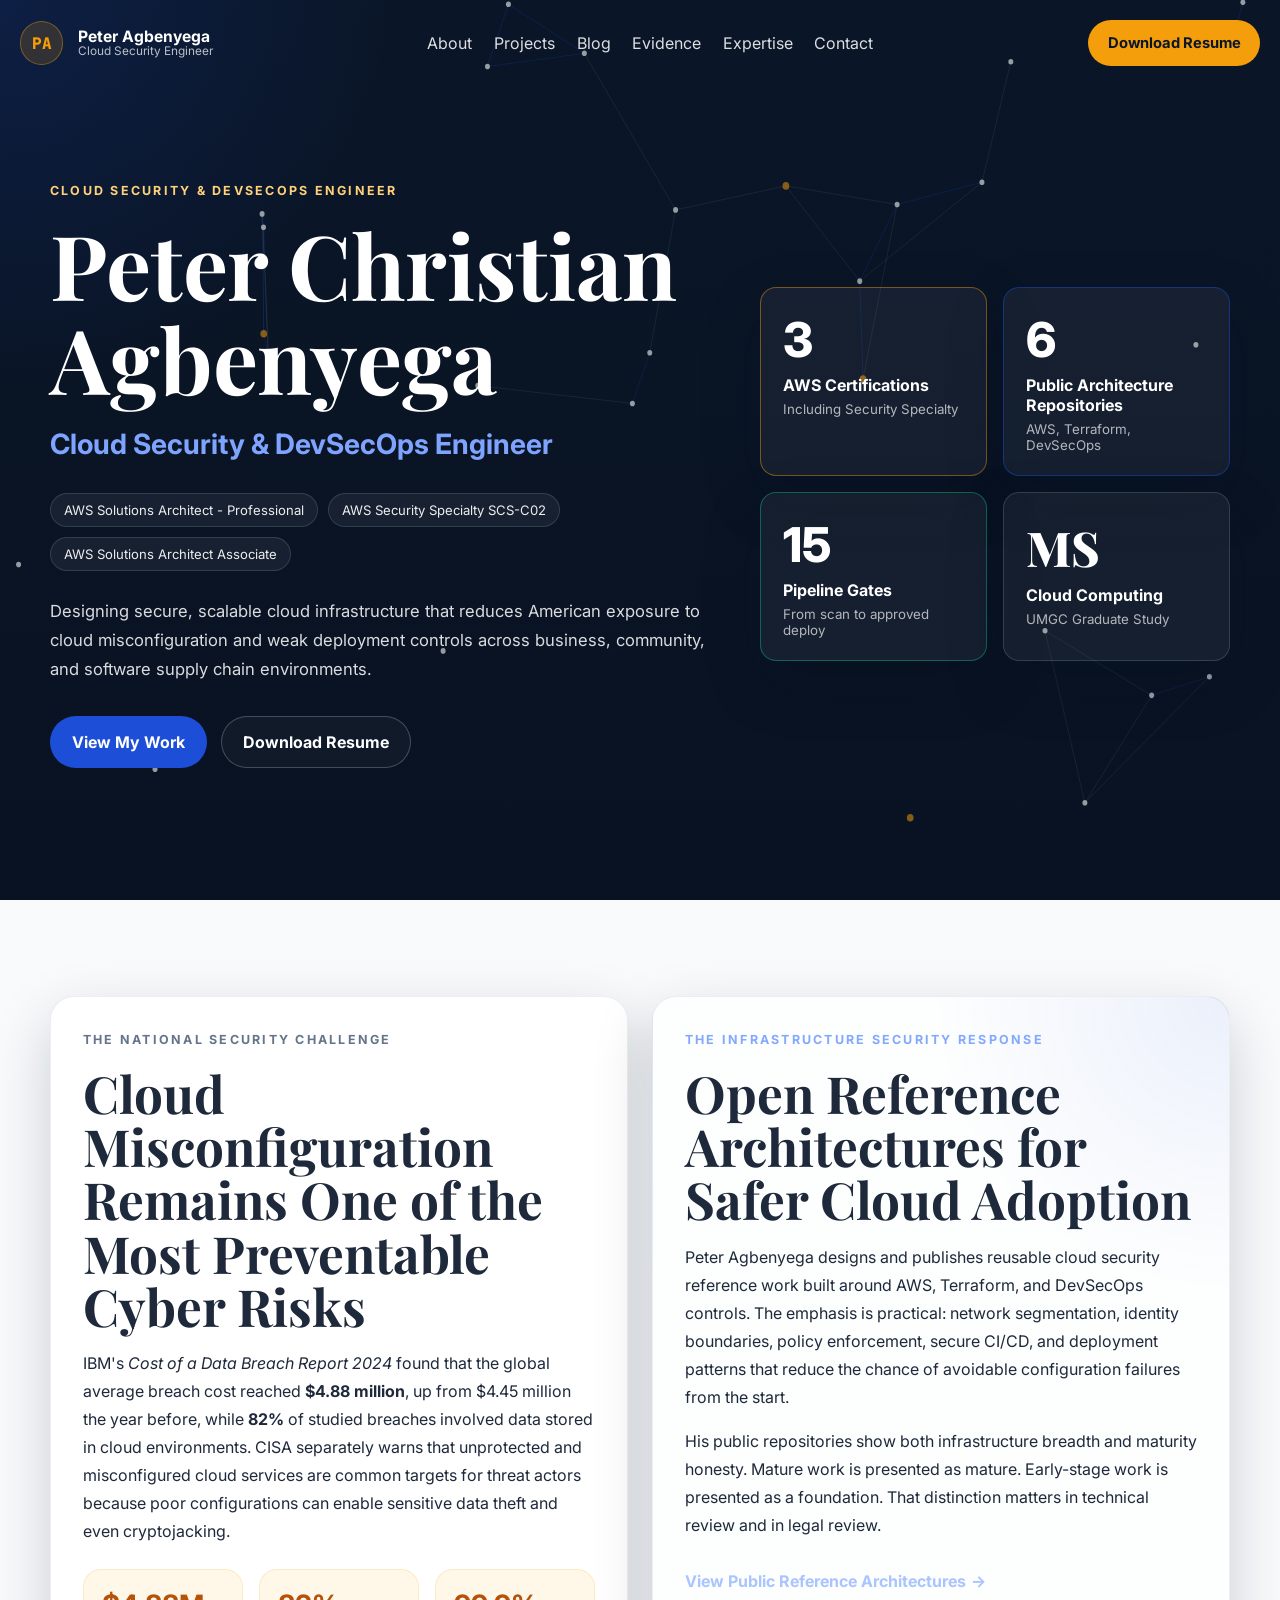
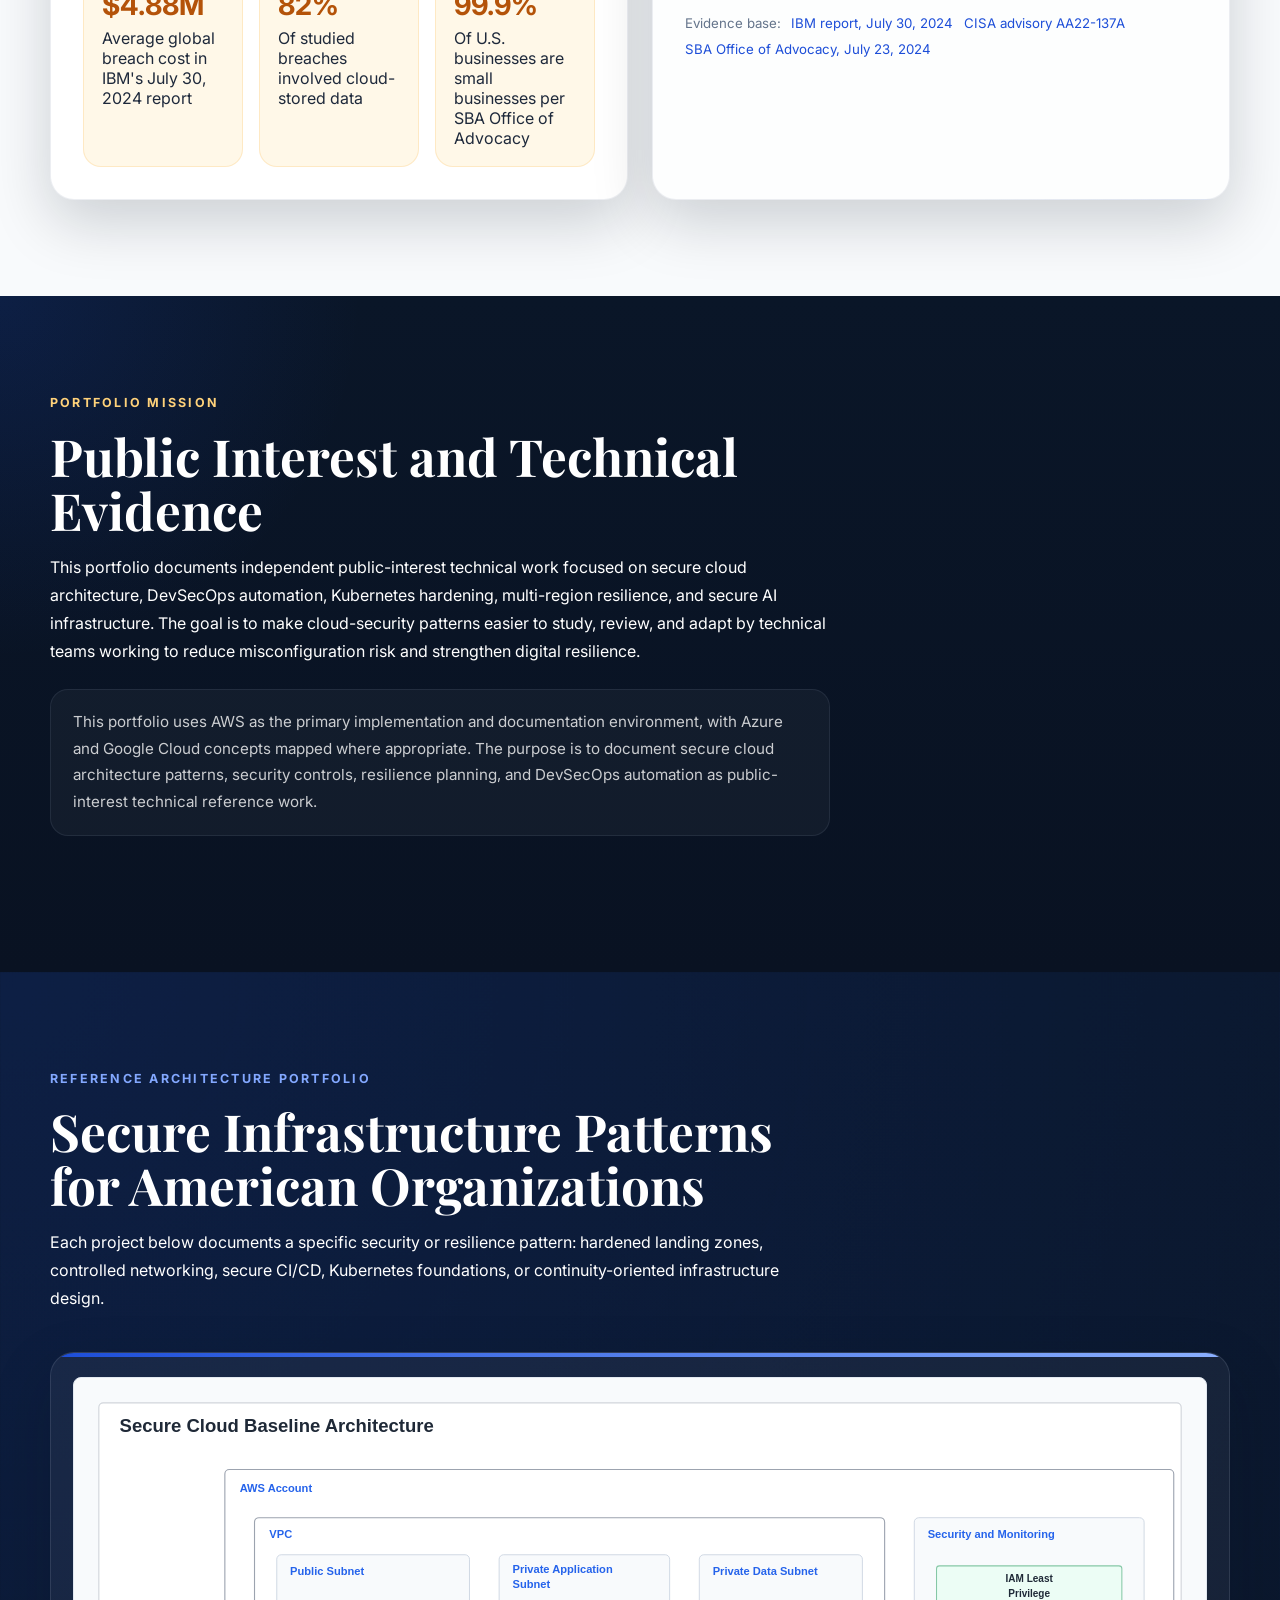
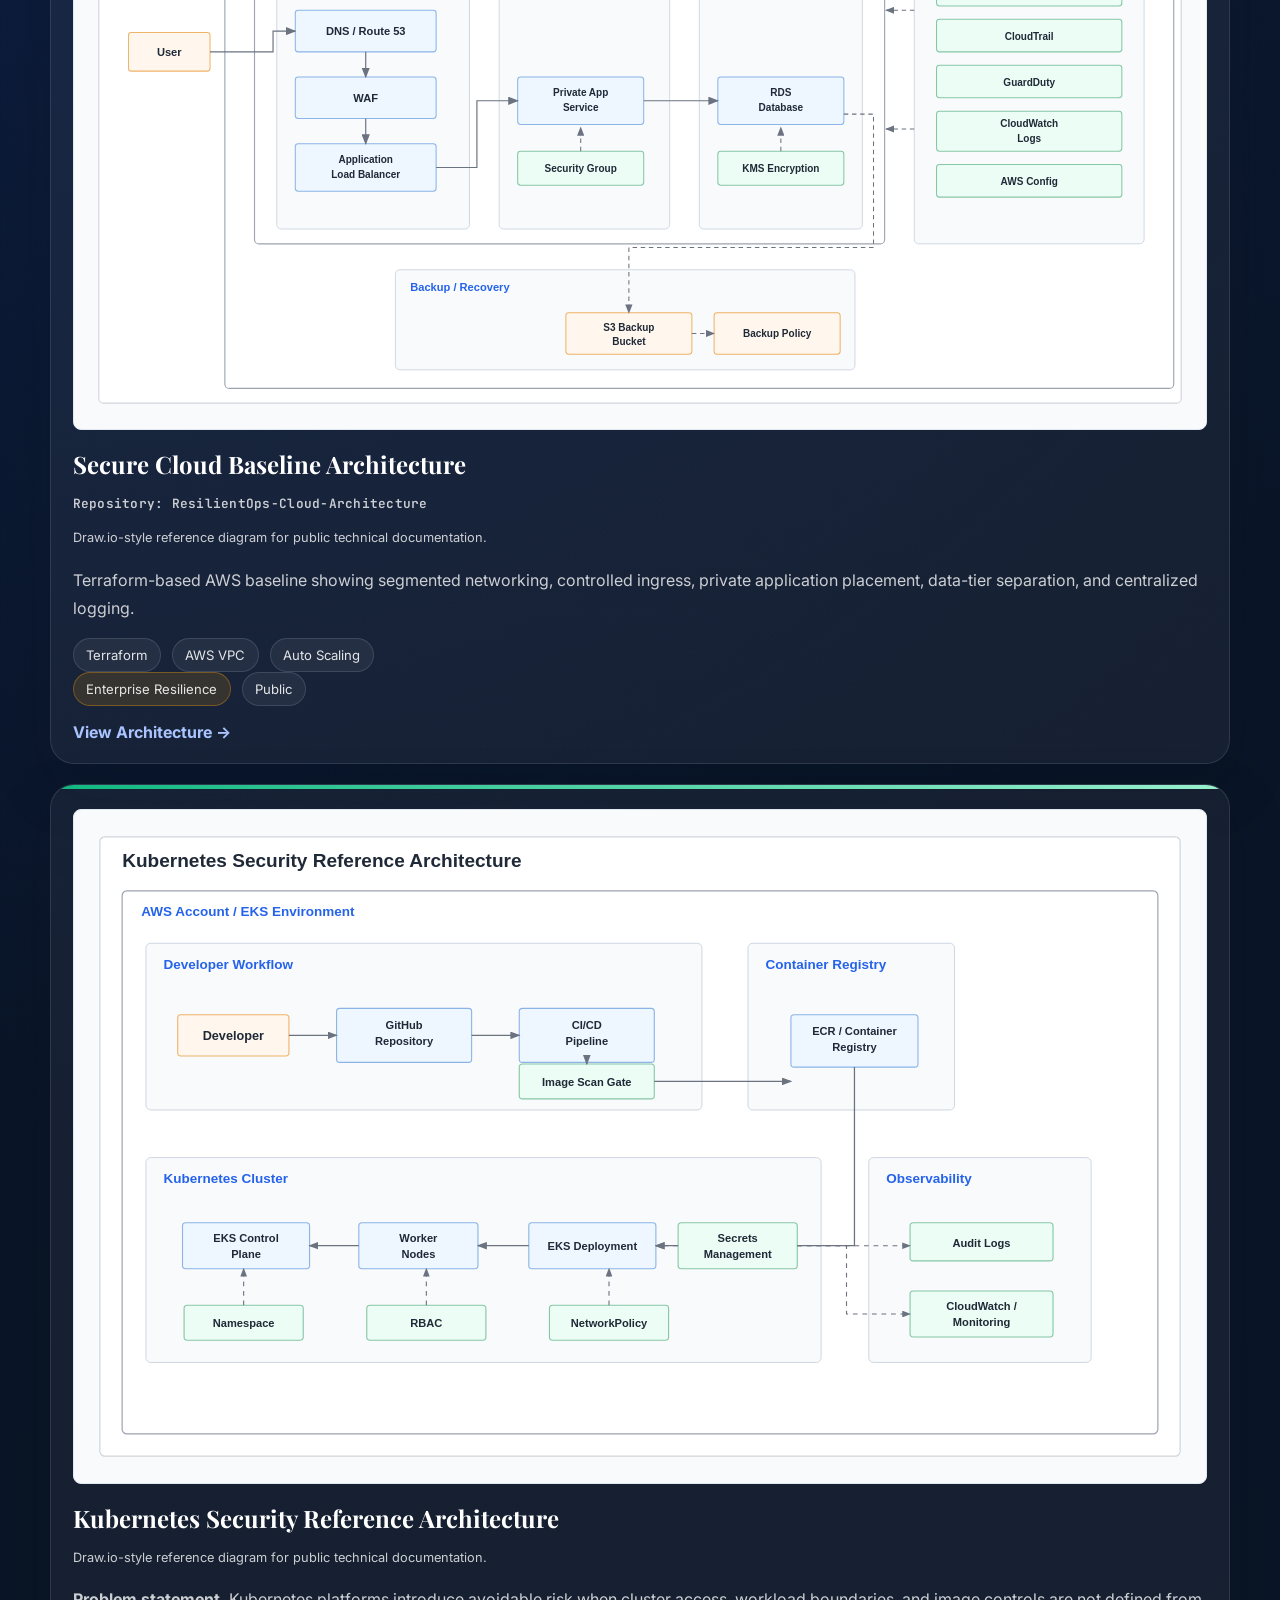
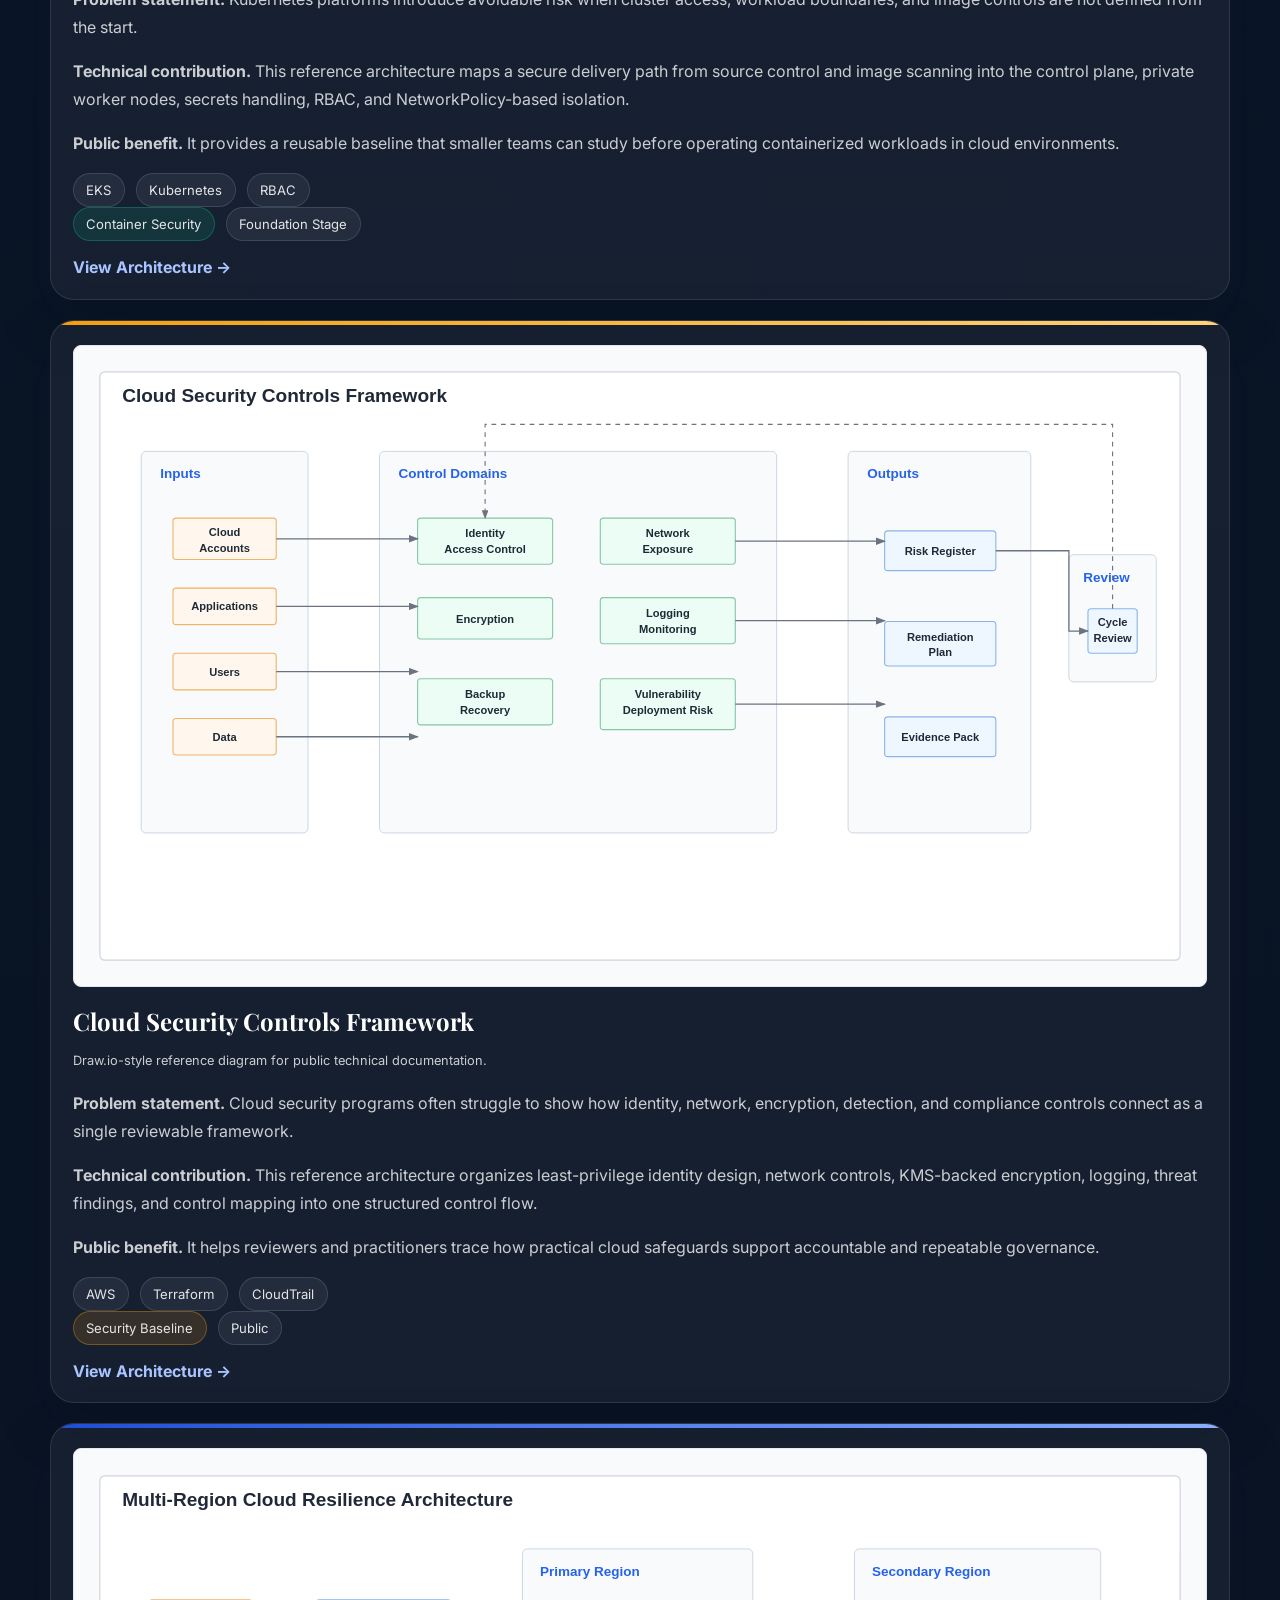
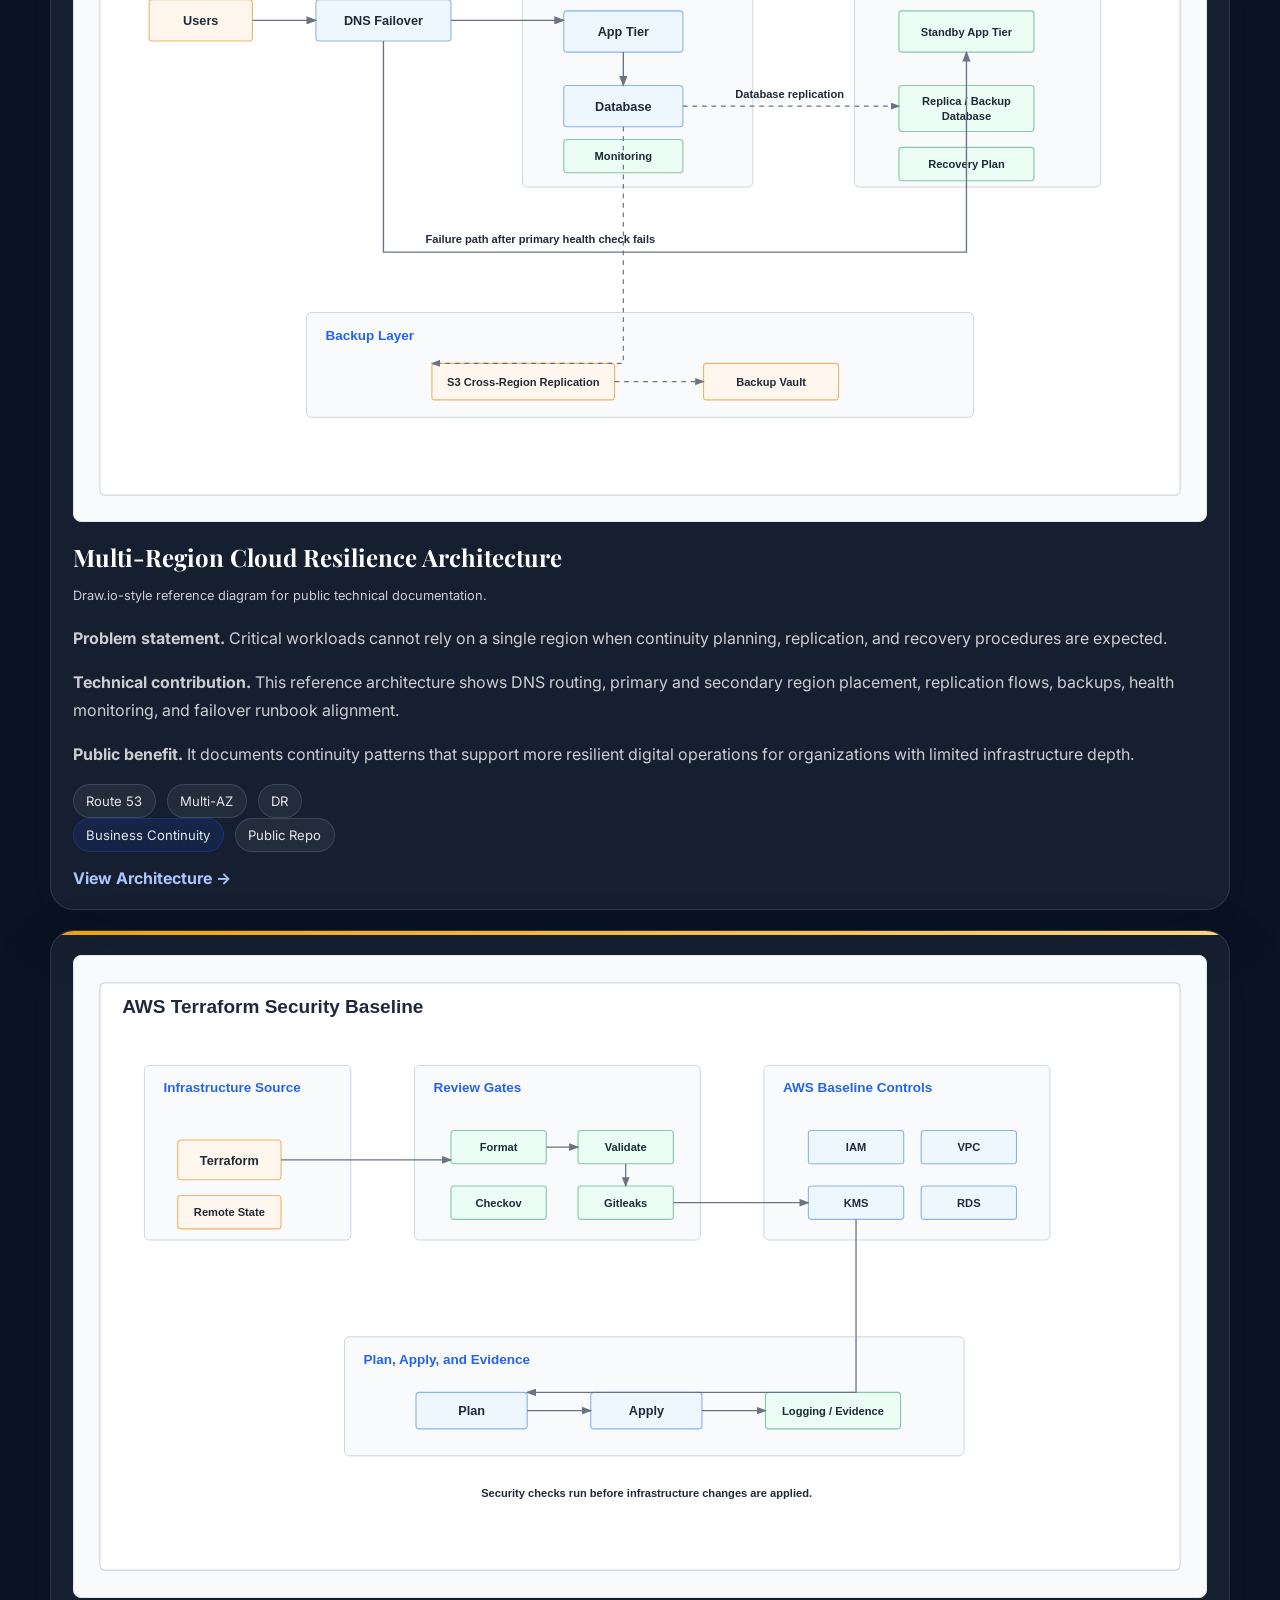
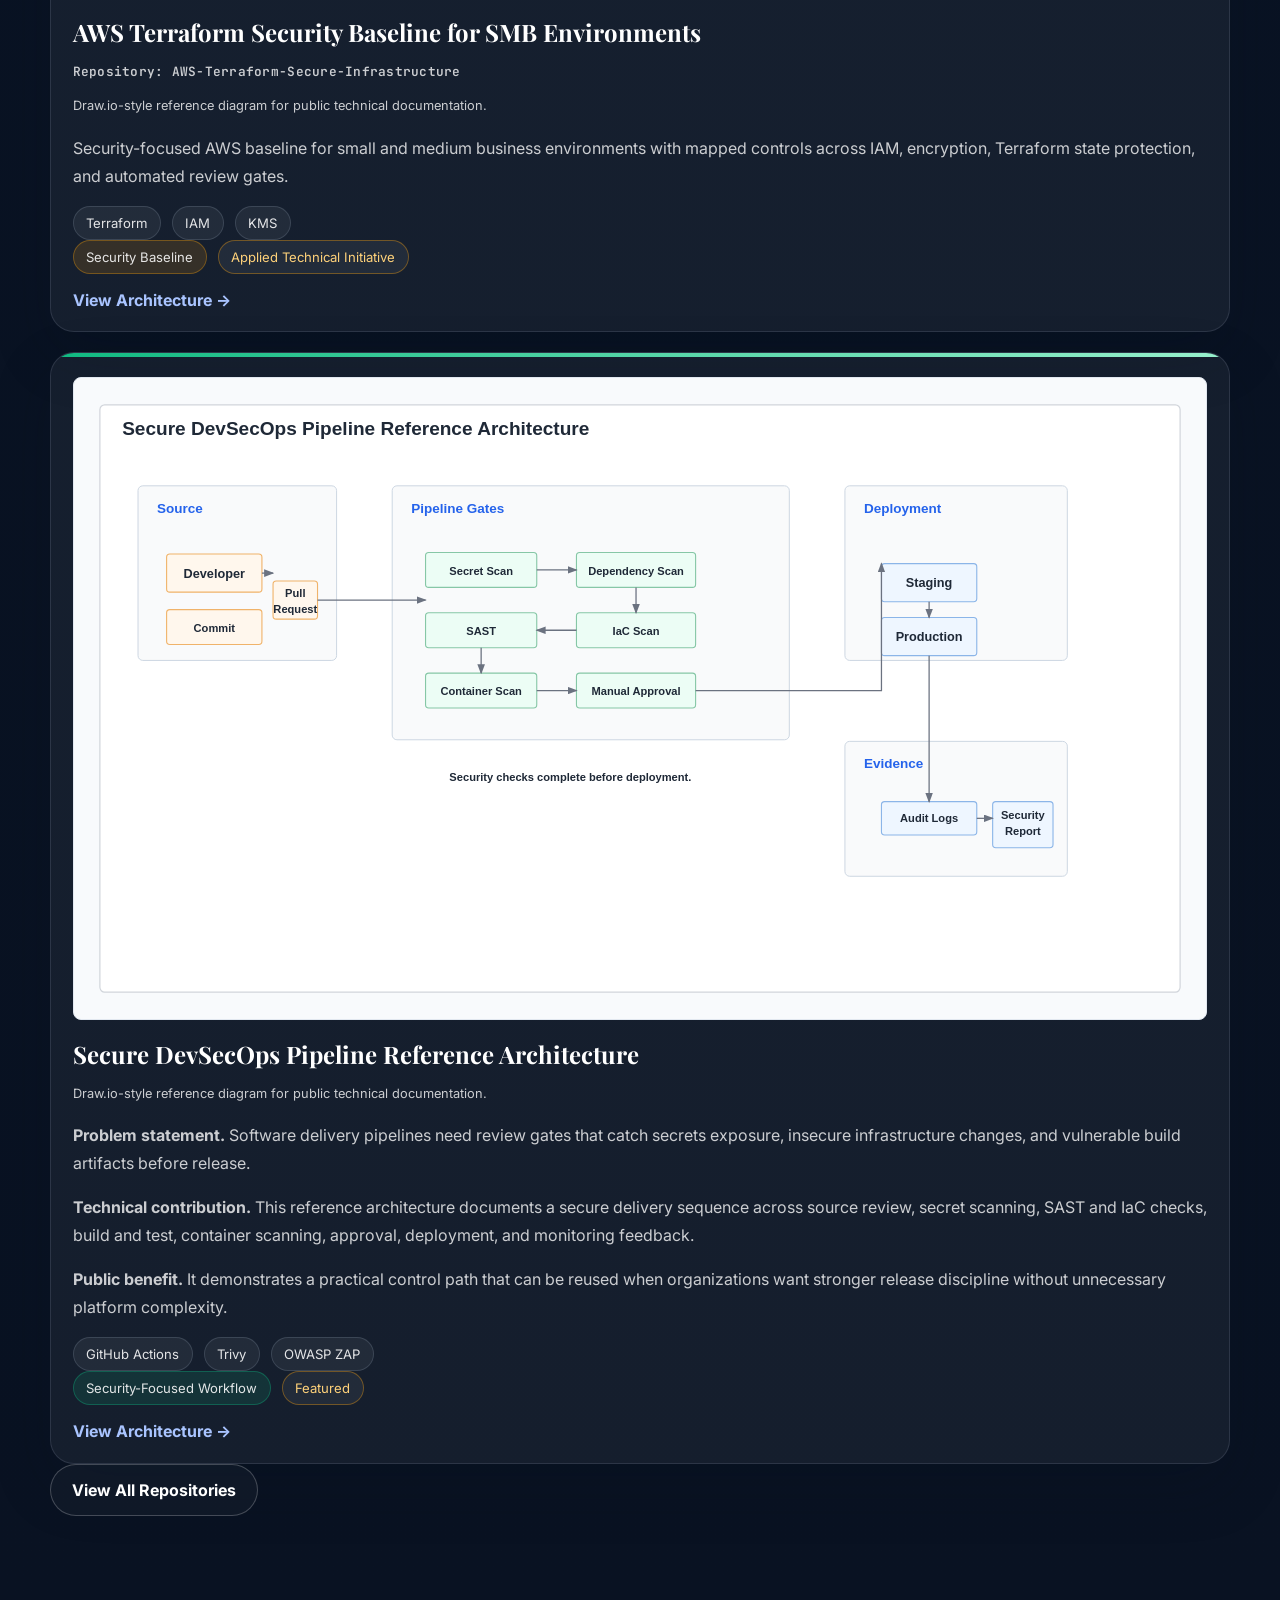
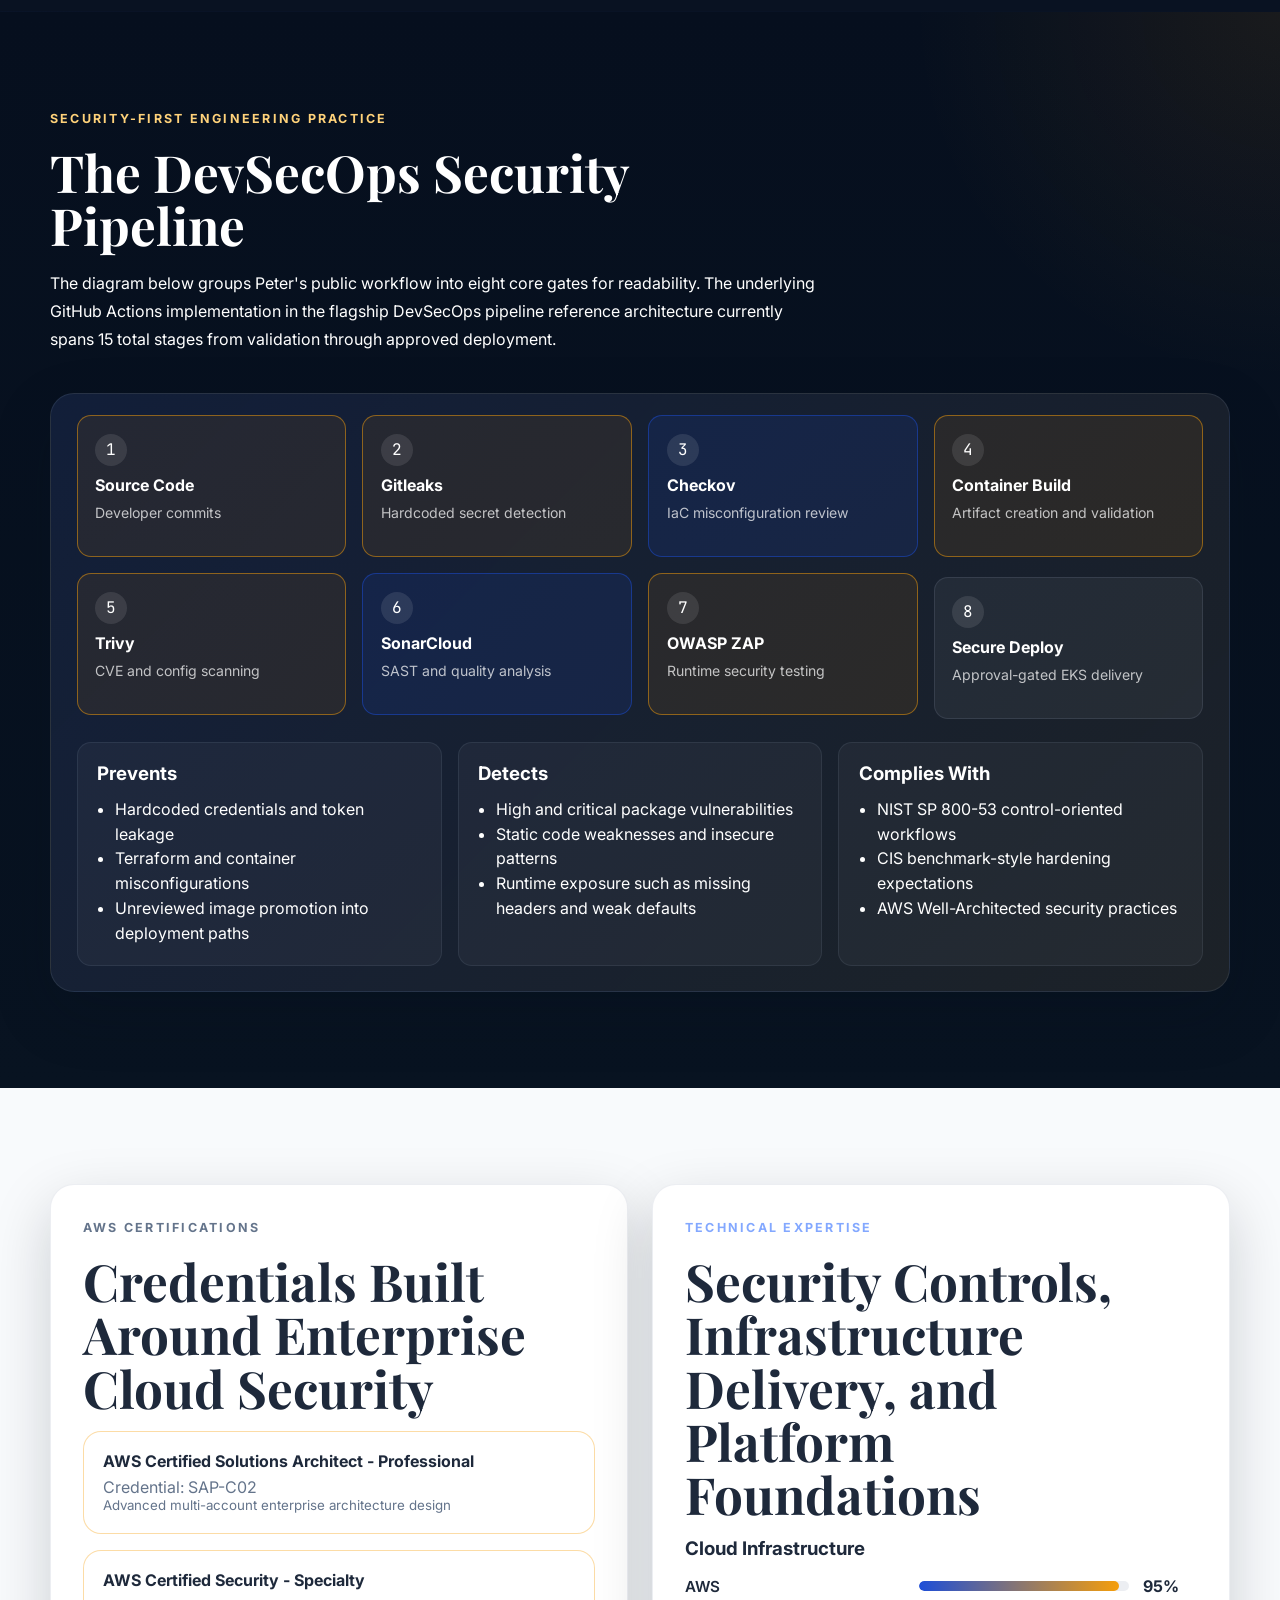
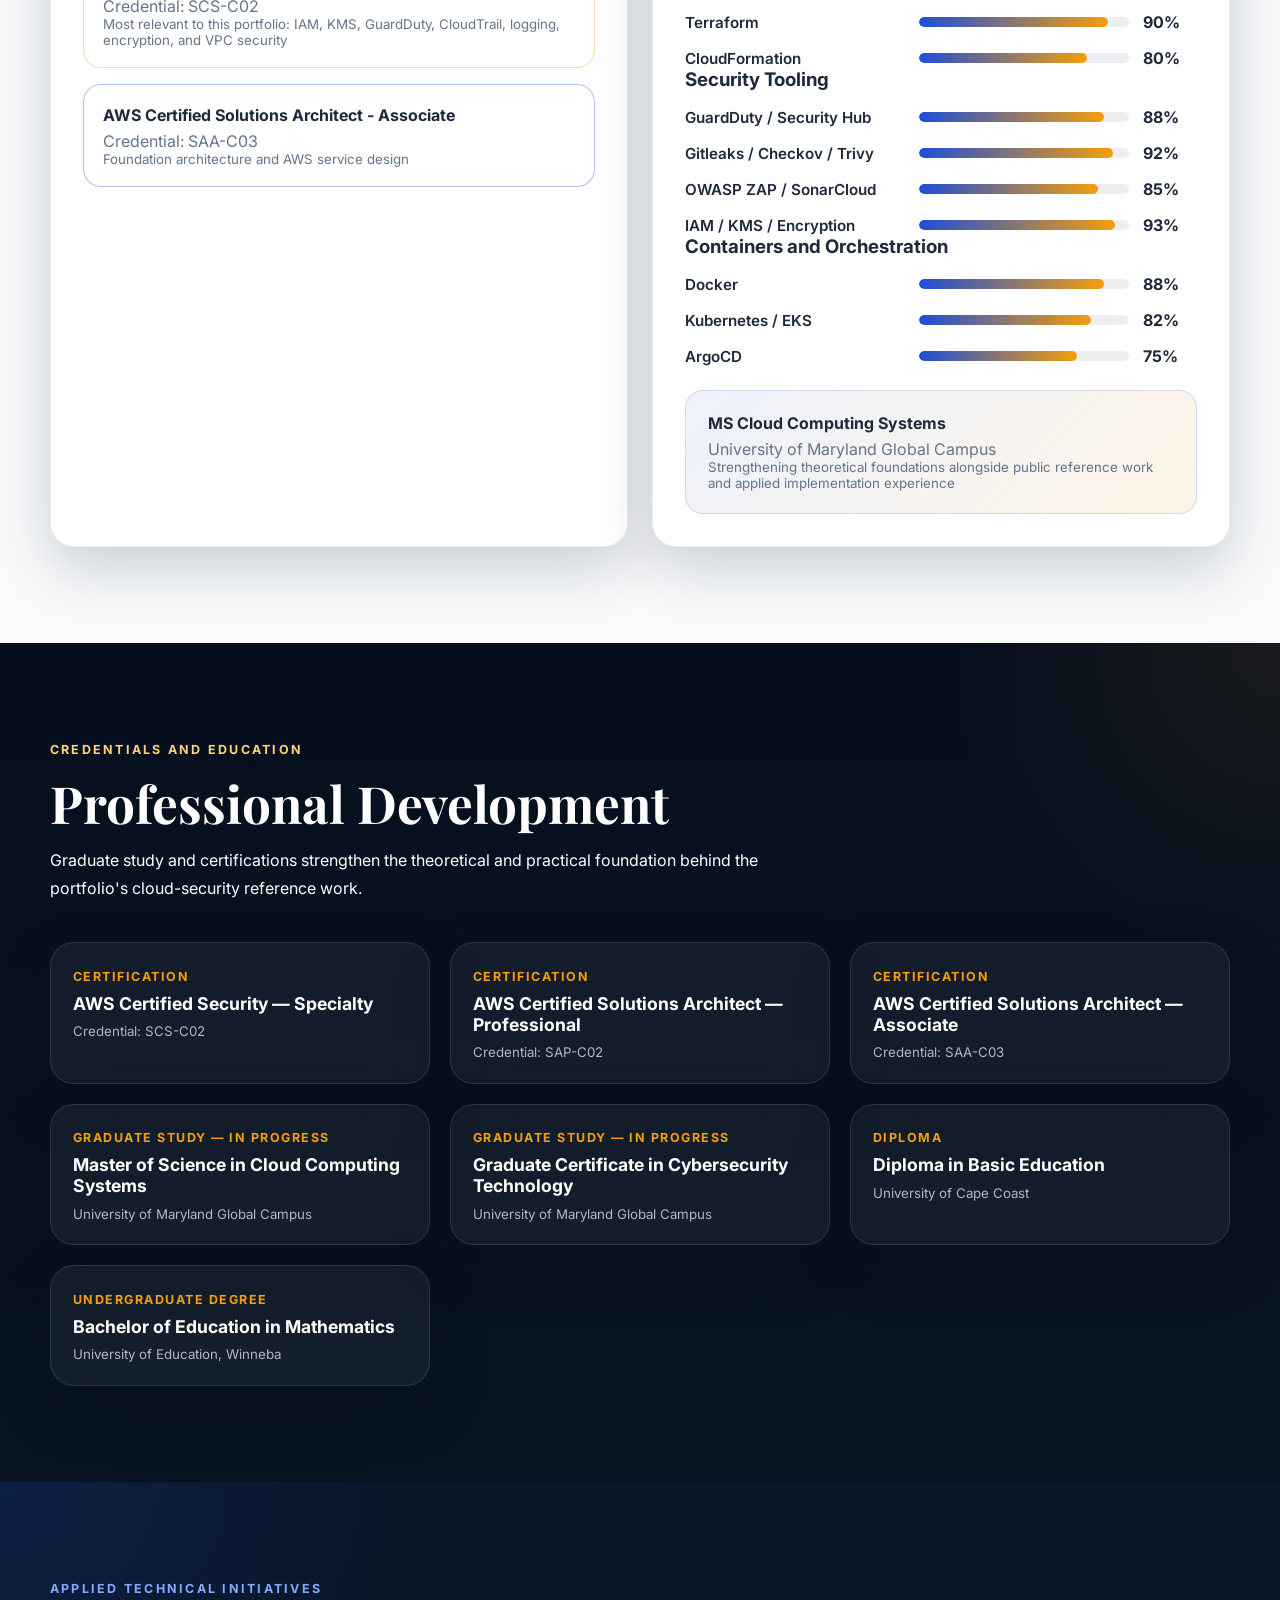
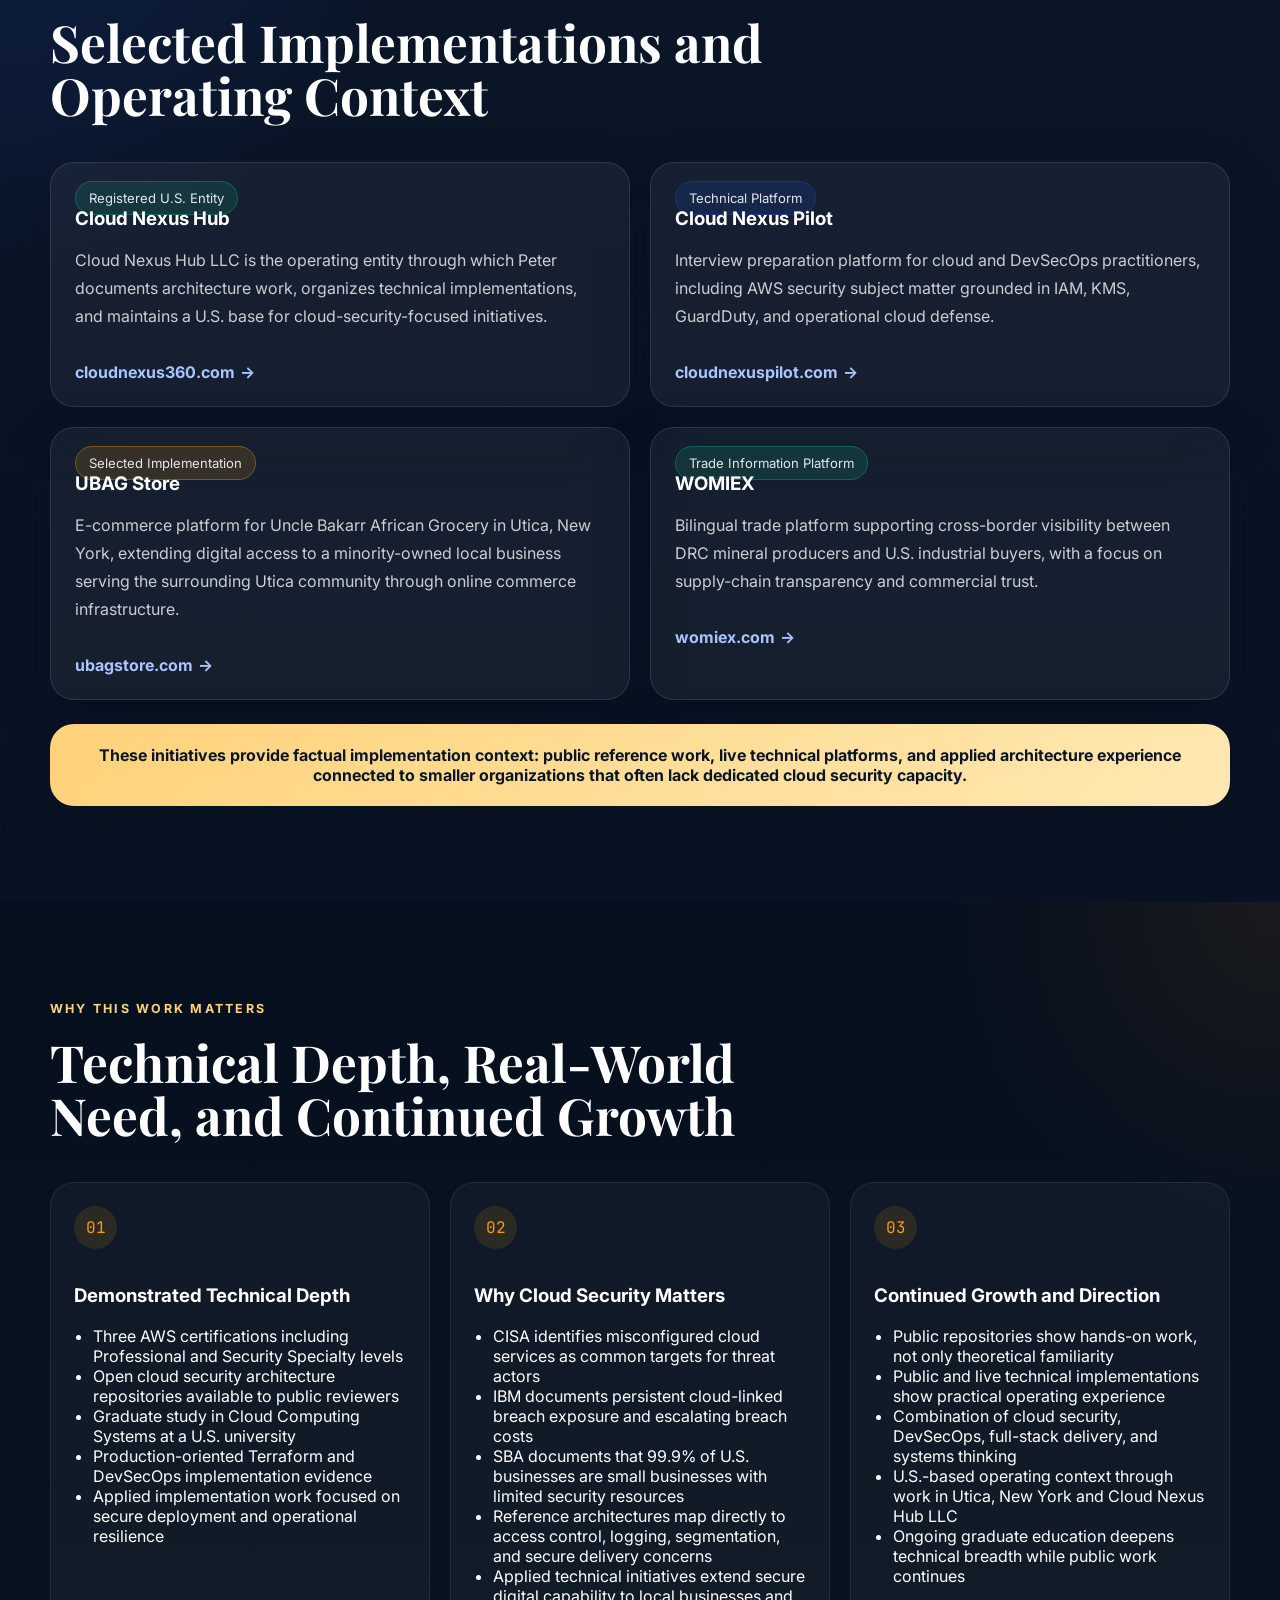
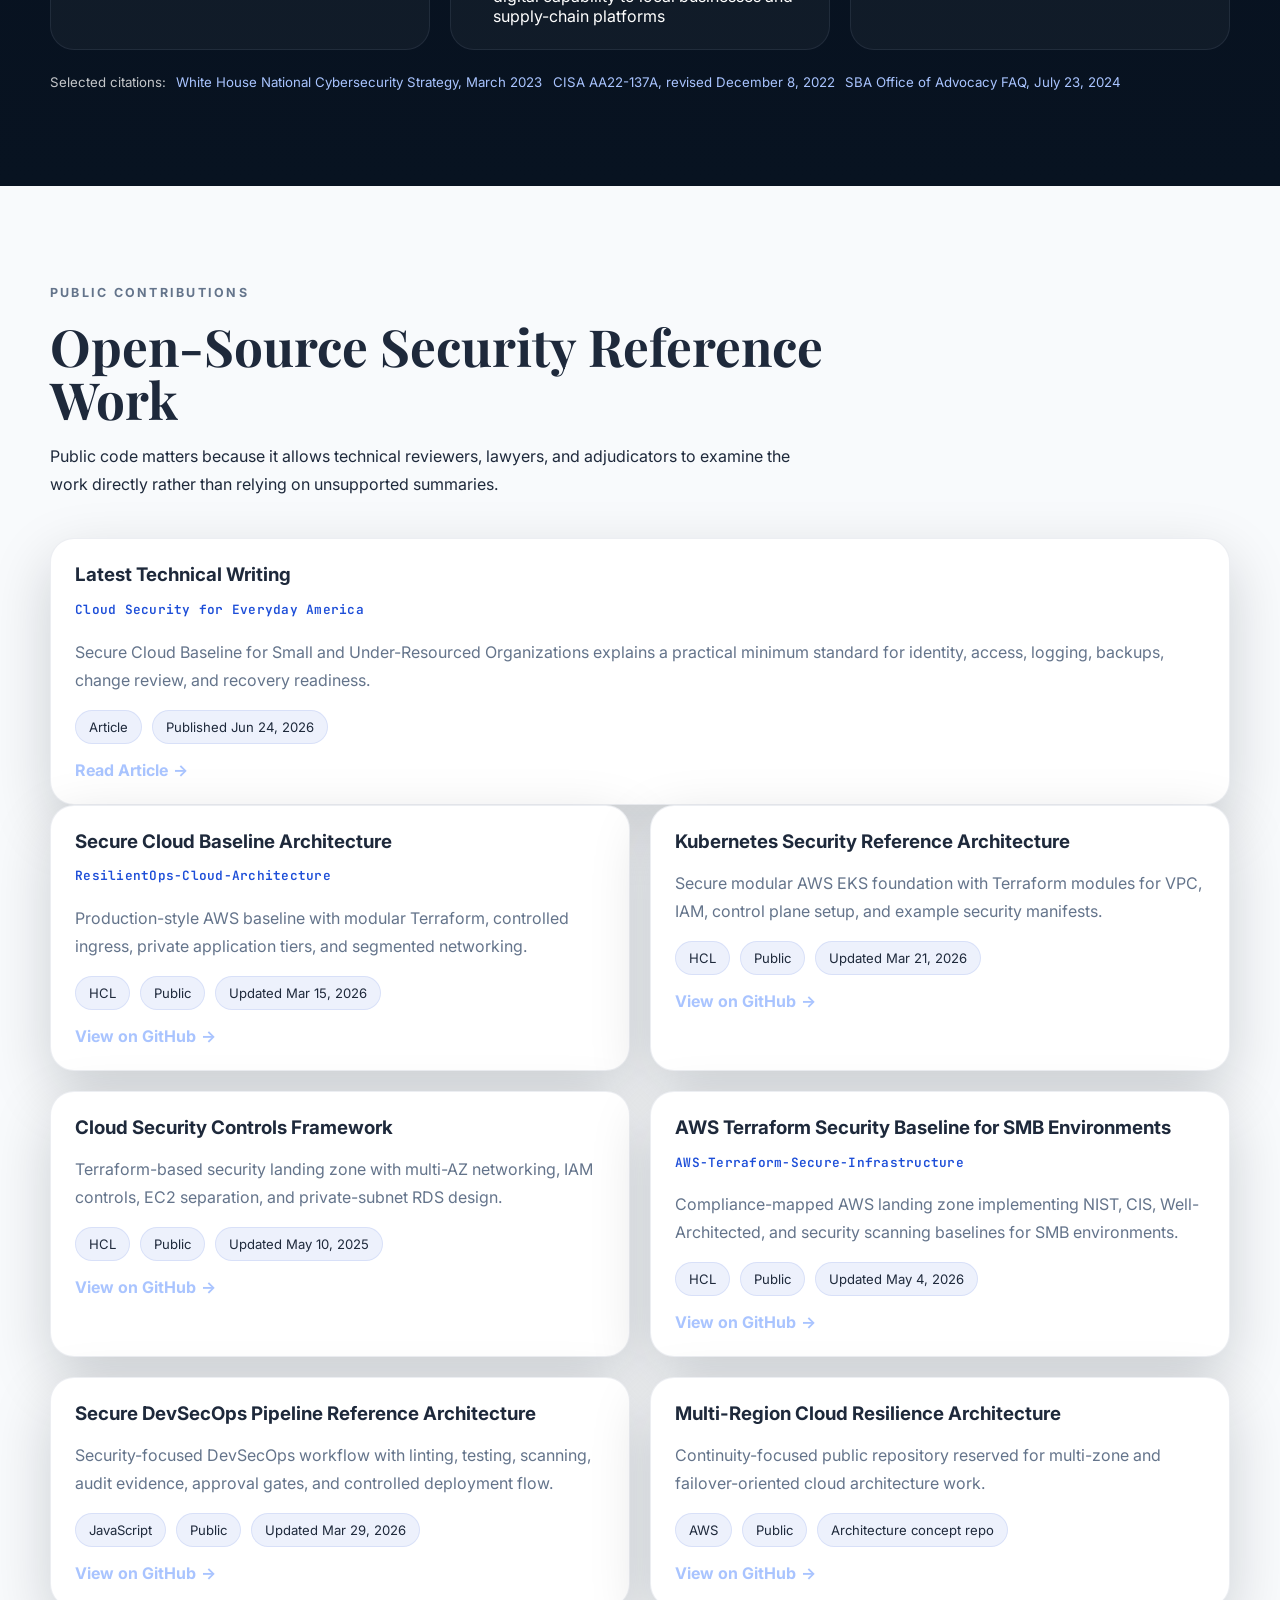
==== commit 291d6771: "Publish Article 1: Secure Cloud Baseline for Small and Under-Resourced Organizations" ====
--- a/index.html
+++ b/index.html
@@ -803,6 +803,17 @@
                 to examine the work directly rather than relying on unsupported summaries.
               </p>
             </div>
+            <article class="repo-card reveal">
+              <h3>Latest Technical Writing</h3>
+              <p class="repo-alias">Cloud Security for Everyday America</p>
+              <p>
+                Secure Cloud Baseline for Small and Under-Resourced Organizations explains
+                a practical minimum standard for identity, access, logging, backups, change
+                review, and recovery readiness.
+              </p>
+              <div class="repo-meta"><span>Article</span><span>Published Jun 24, 2026</span></div>
+              <a class="text-link" href="blog/secure-cloud-baseline-small-organizations.html">Read Article</a>
+            </article>
             <div class="repo-grid">
               <article class="repo-card reveal">
                 <h3>Secure Cloud Baseline Architecture</h3>
--- a/style.css
+++ b/style.css
@@ -23,6 +23,11 @@
 
 html {
   scroll-behavior: smooth;
+  scroll-padding-top: 120px;
+}
+
+section {
+  scroll-margin-top: 120px;
 }
 
 body {
@@ -981,14 +986,23 @@
 
 .about-copy {
   background:
-    linear-gradient(135deg, rgba(29, 78, 216, 0.08), rgba(245, 158, 11, 0.05)),
+    linear-gradient(135deg, rgba(29, 78, 216, 0.08), rgba(255, 255, 255, 0.03)),
     rgba(255, 255, 255, 0.05);
   border-color: rgba(148, 163, 184, 0.16);
 }
 
+.about-copy h2 {
+  background: transparent;
+  color: var(--white);
+  display: block;
+  box-decoration-break: initial;
+}
+
 .about-copy p {
   color: rgba(255, 255, 255, 0.76);
-  line-height: 1.75;
+  line-height: 1.8;
+  max-width: 68ch;
+  margin-bottom: 1.4rem;
 }
 
 .about-copy .about-location {
@@ -1984,3 +1998,17 @@
     transform: none !important;
   }
 }
+
+/* Final About heading cleanup */
+#about .about-copy h2,
+.about-copy h2,
+.content-panel.about-copy h2 {
+  background: none !important;
+  background-color: transparent !important;
+  background-image: none !important;
+  box-shadow: none !important;
+  color: #f8fafc !important;
+  display: block !important;
+  padding: 0 !important;
+  width: auto !important;
+}
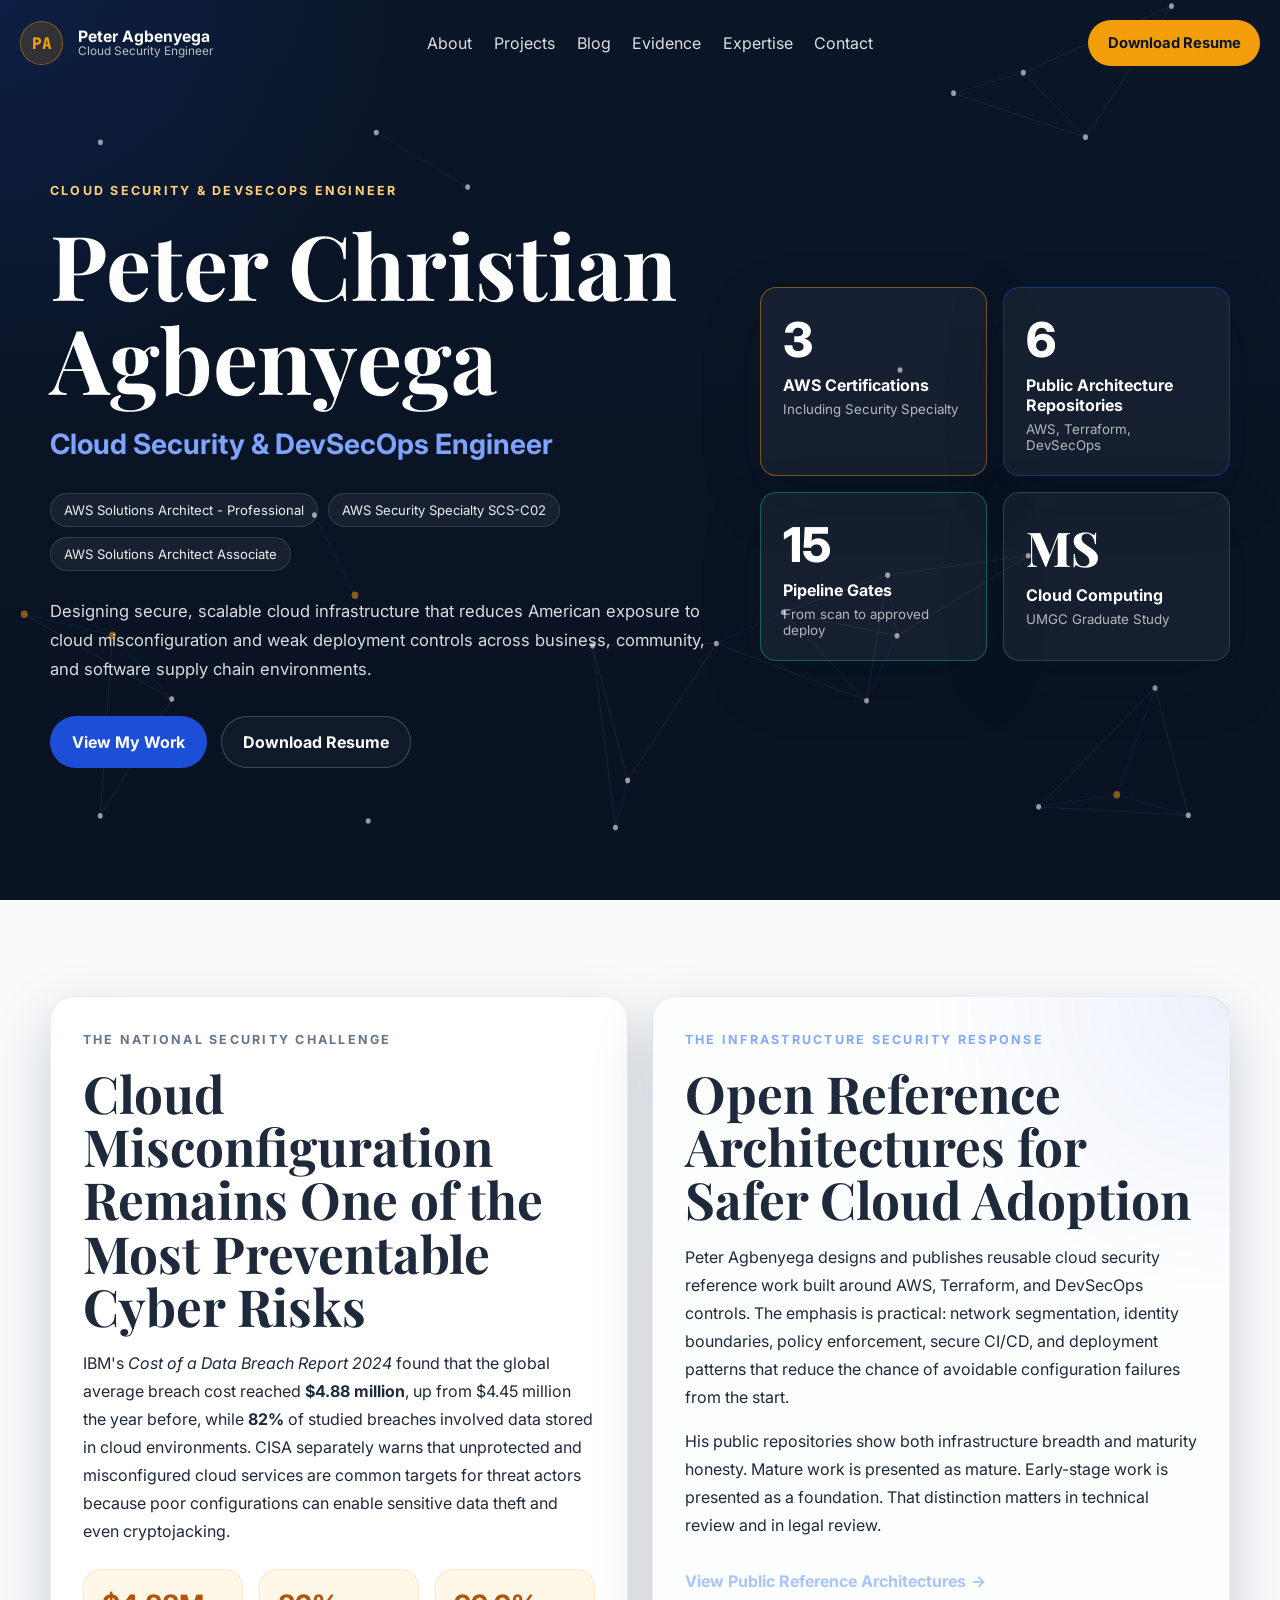
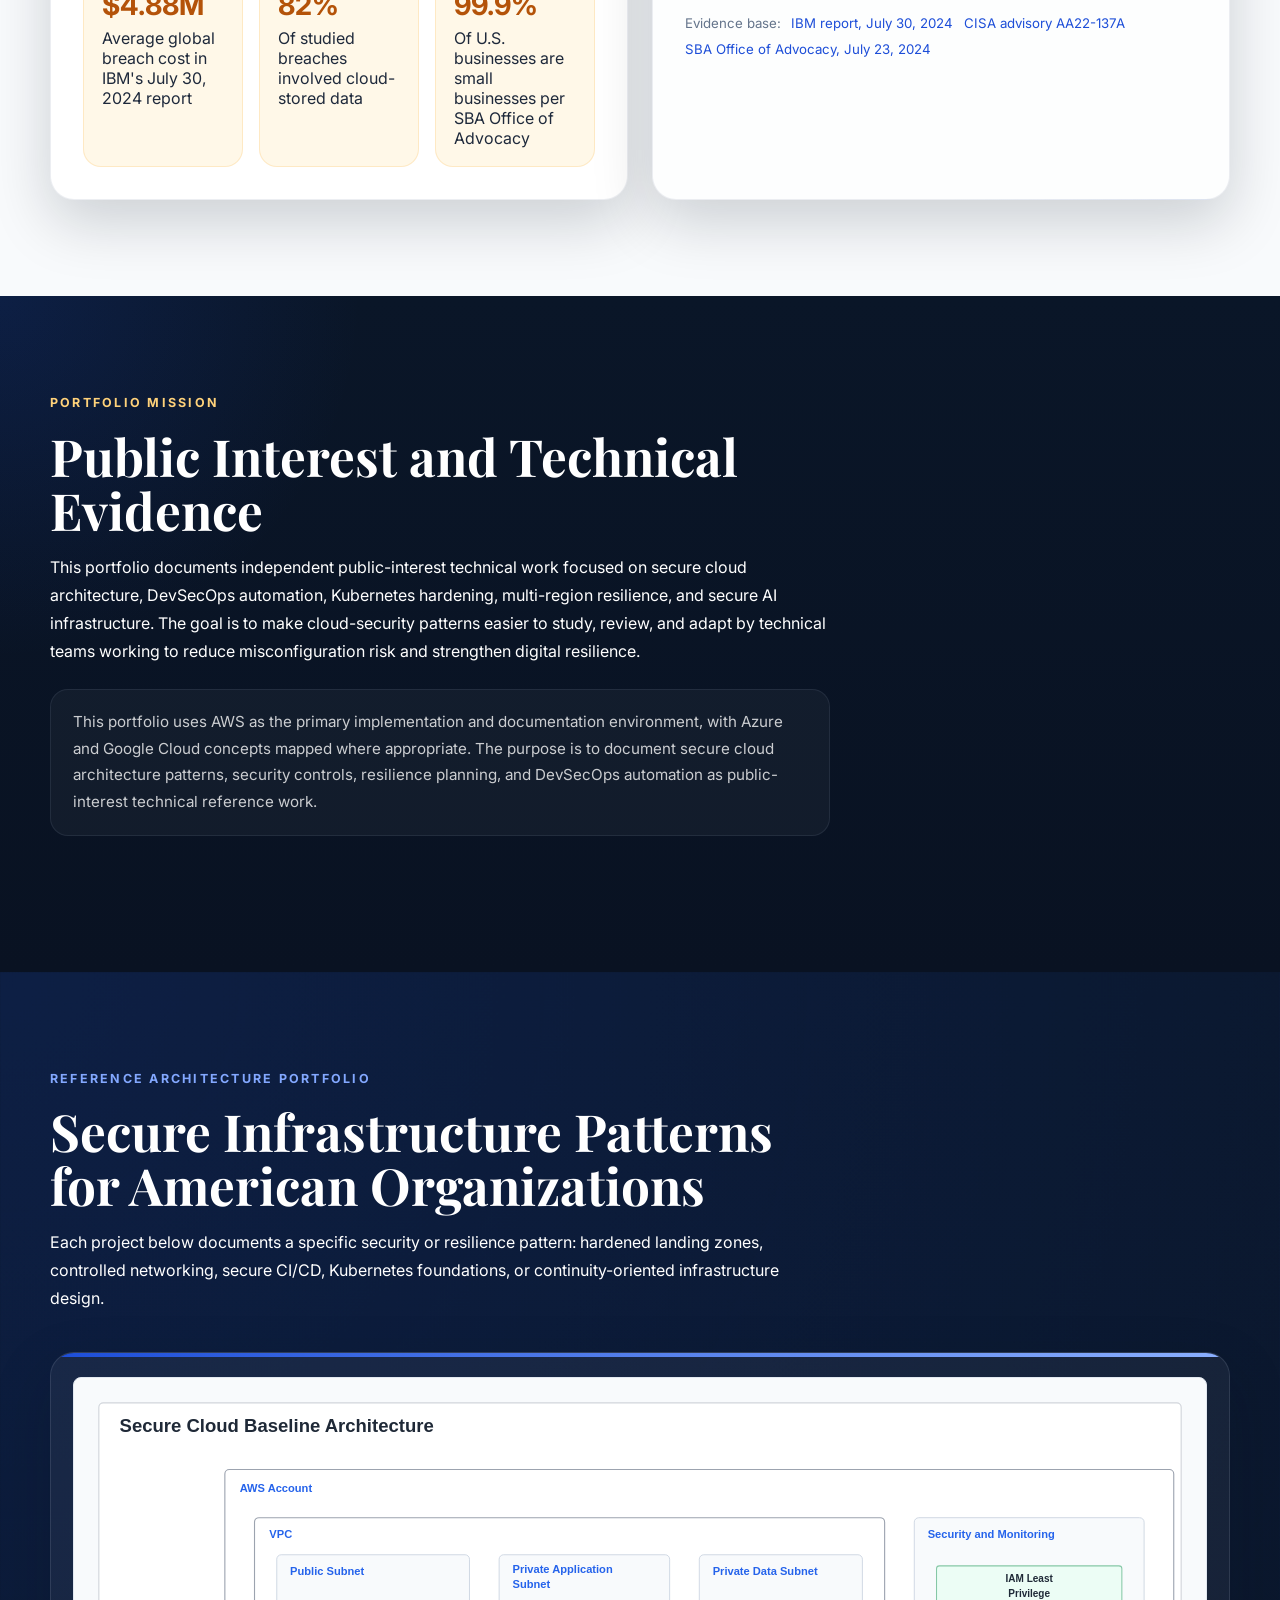
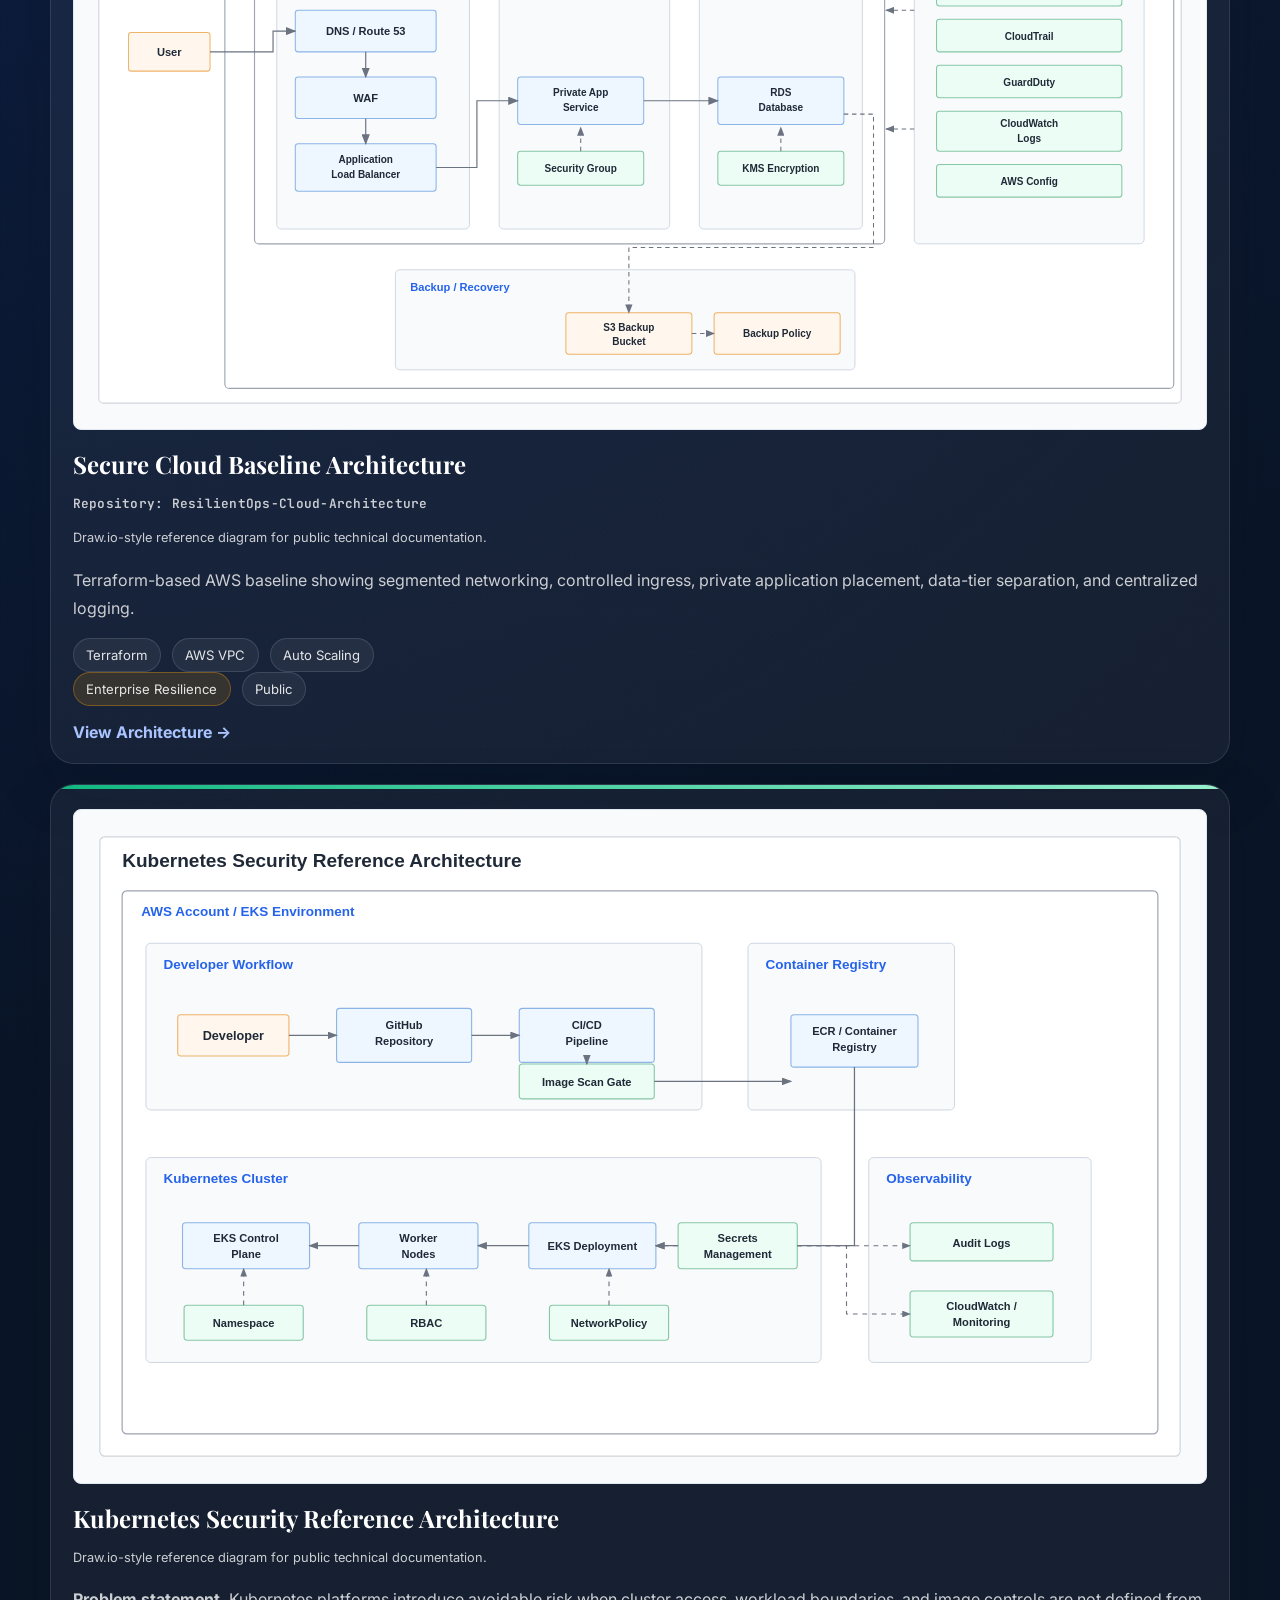
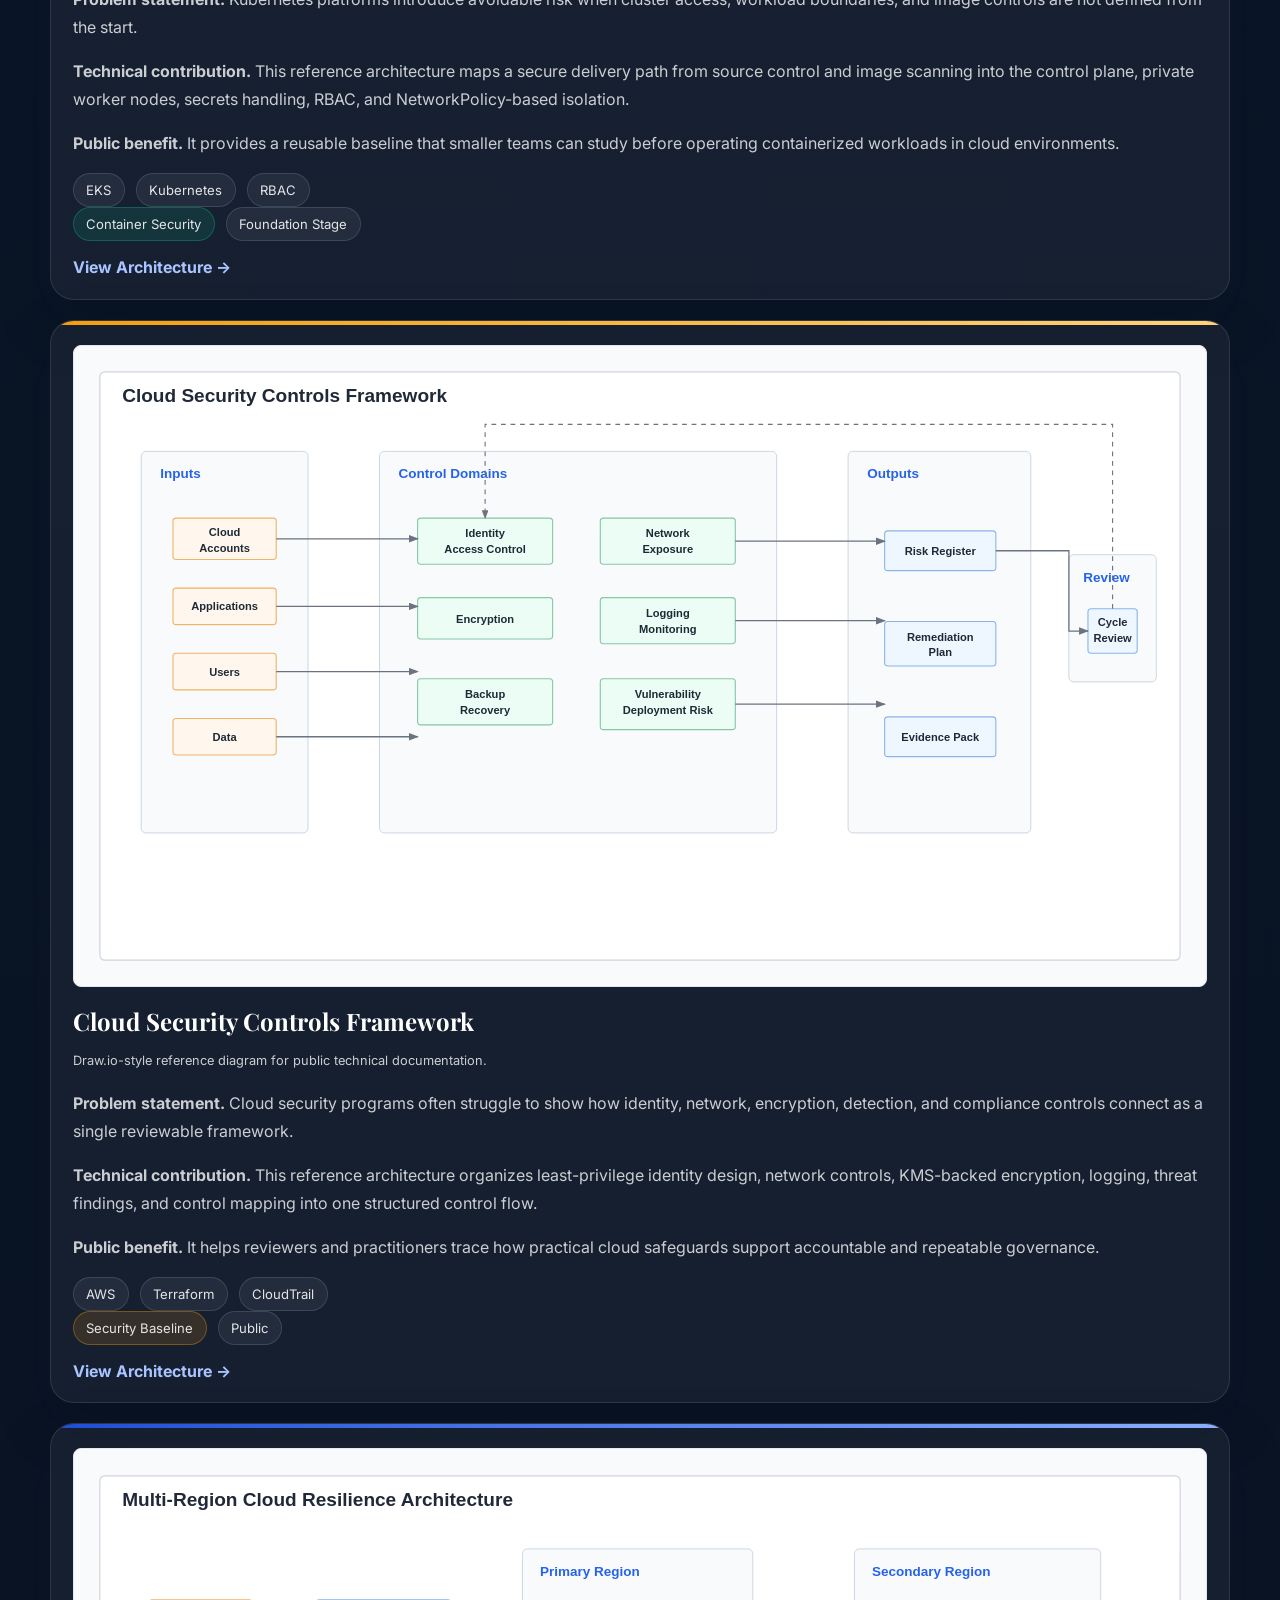
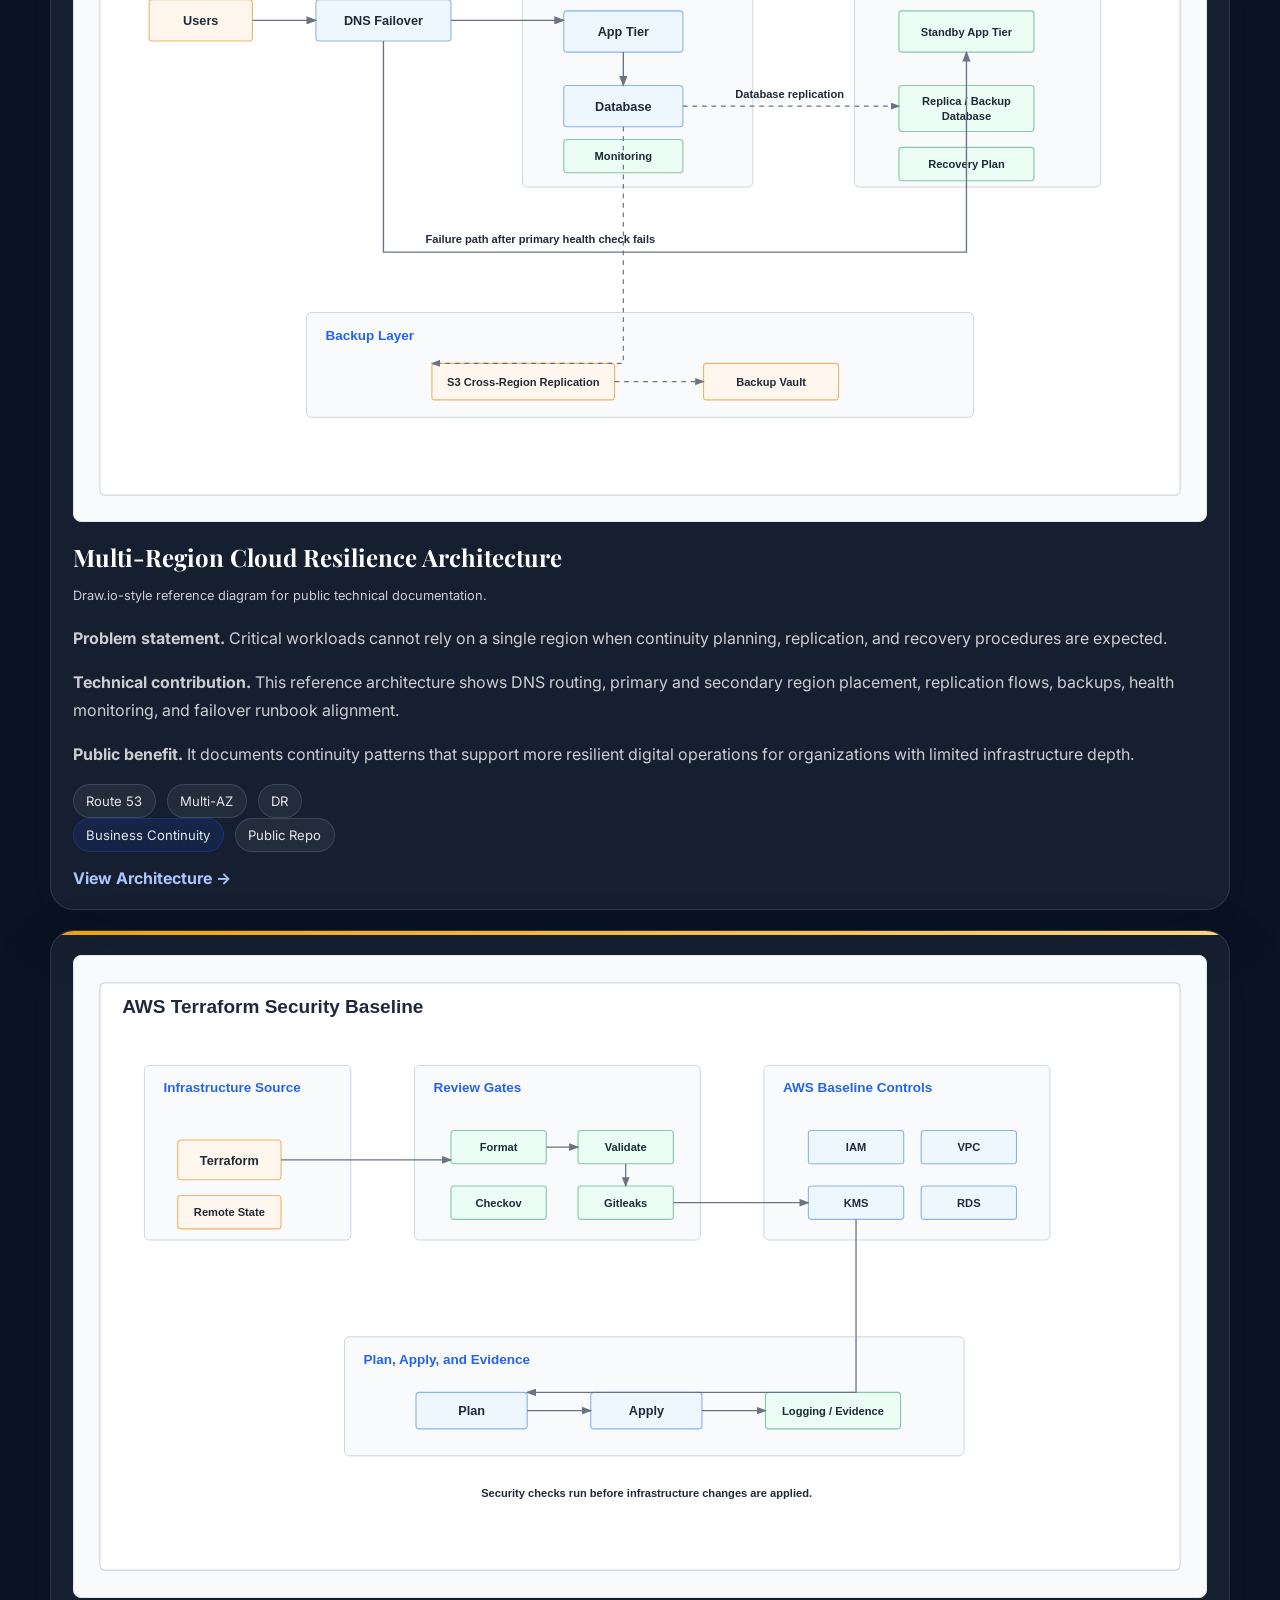
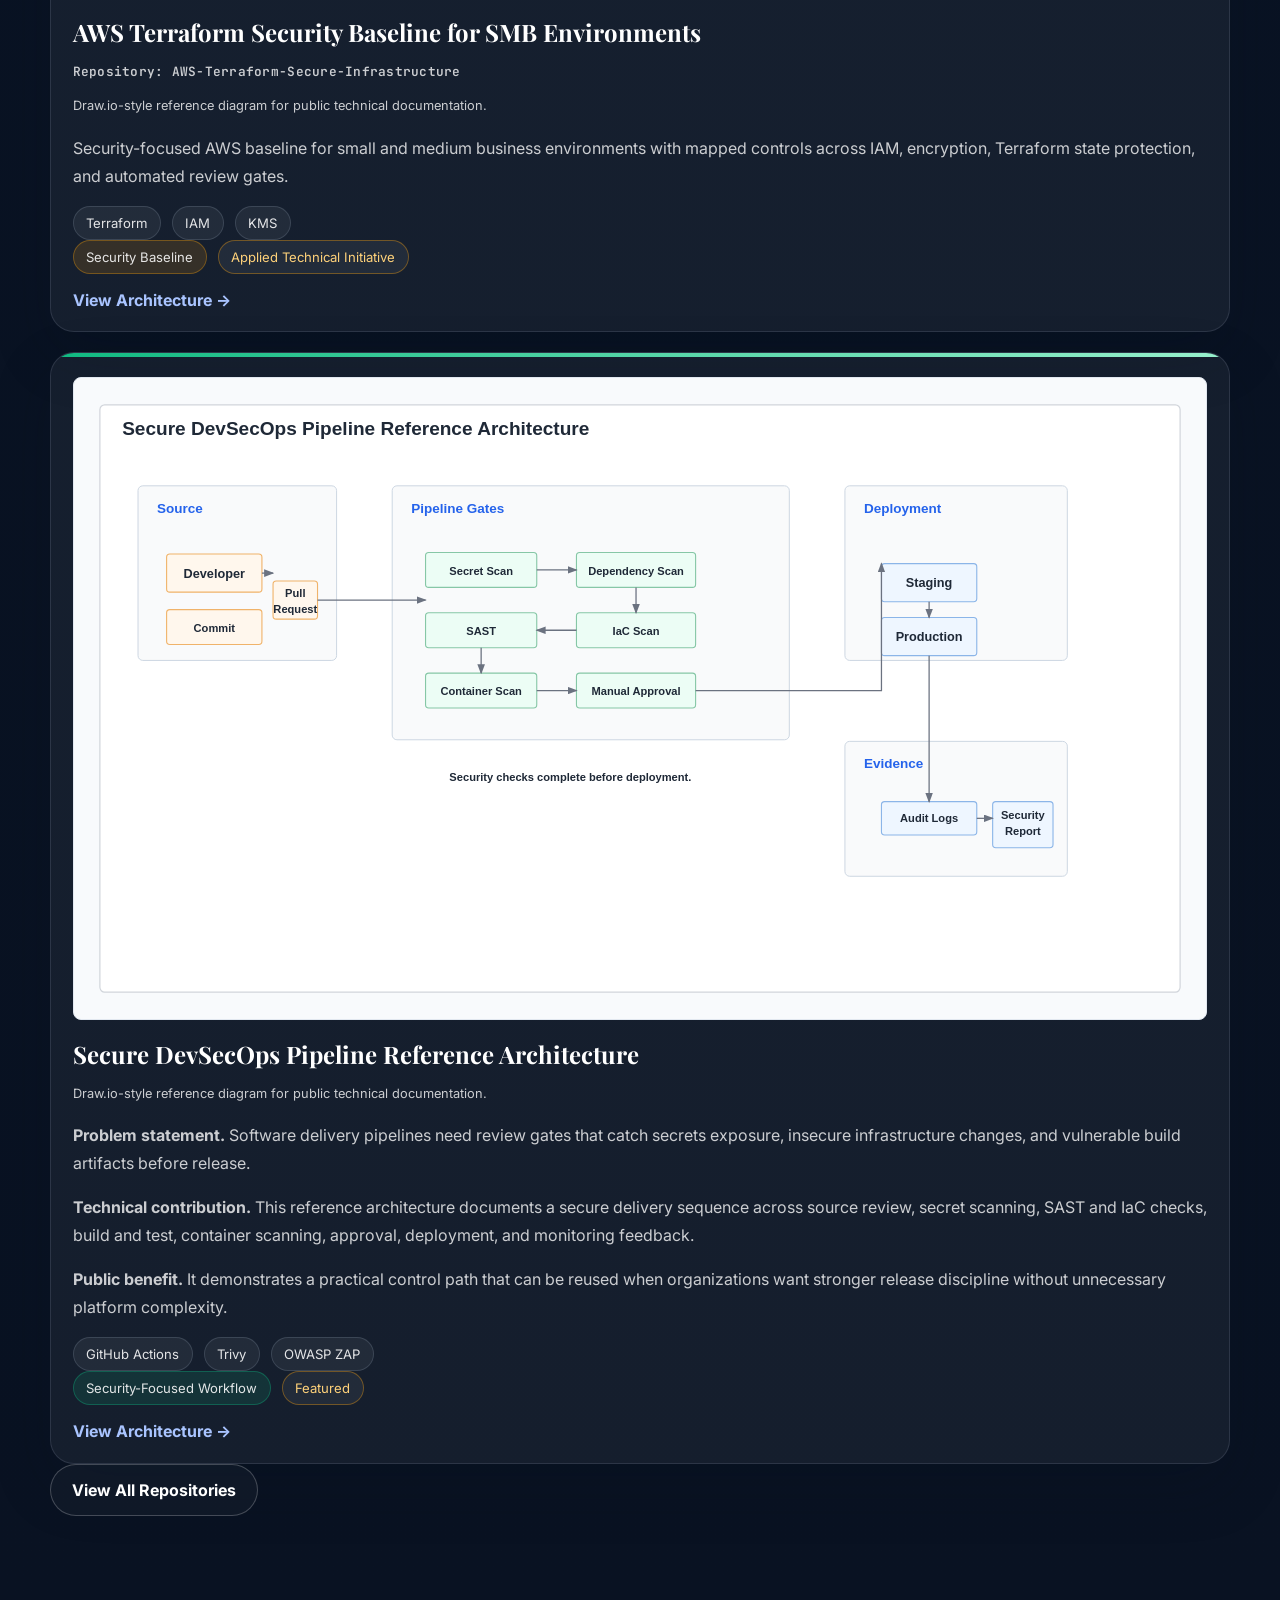
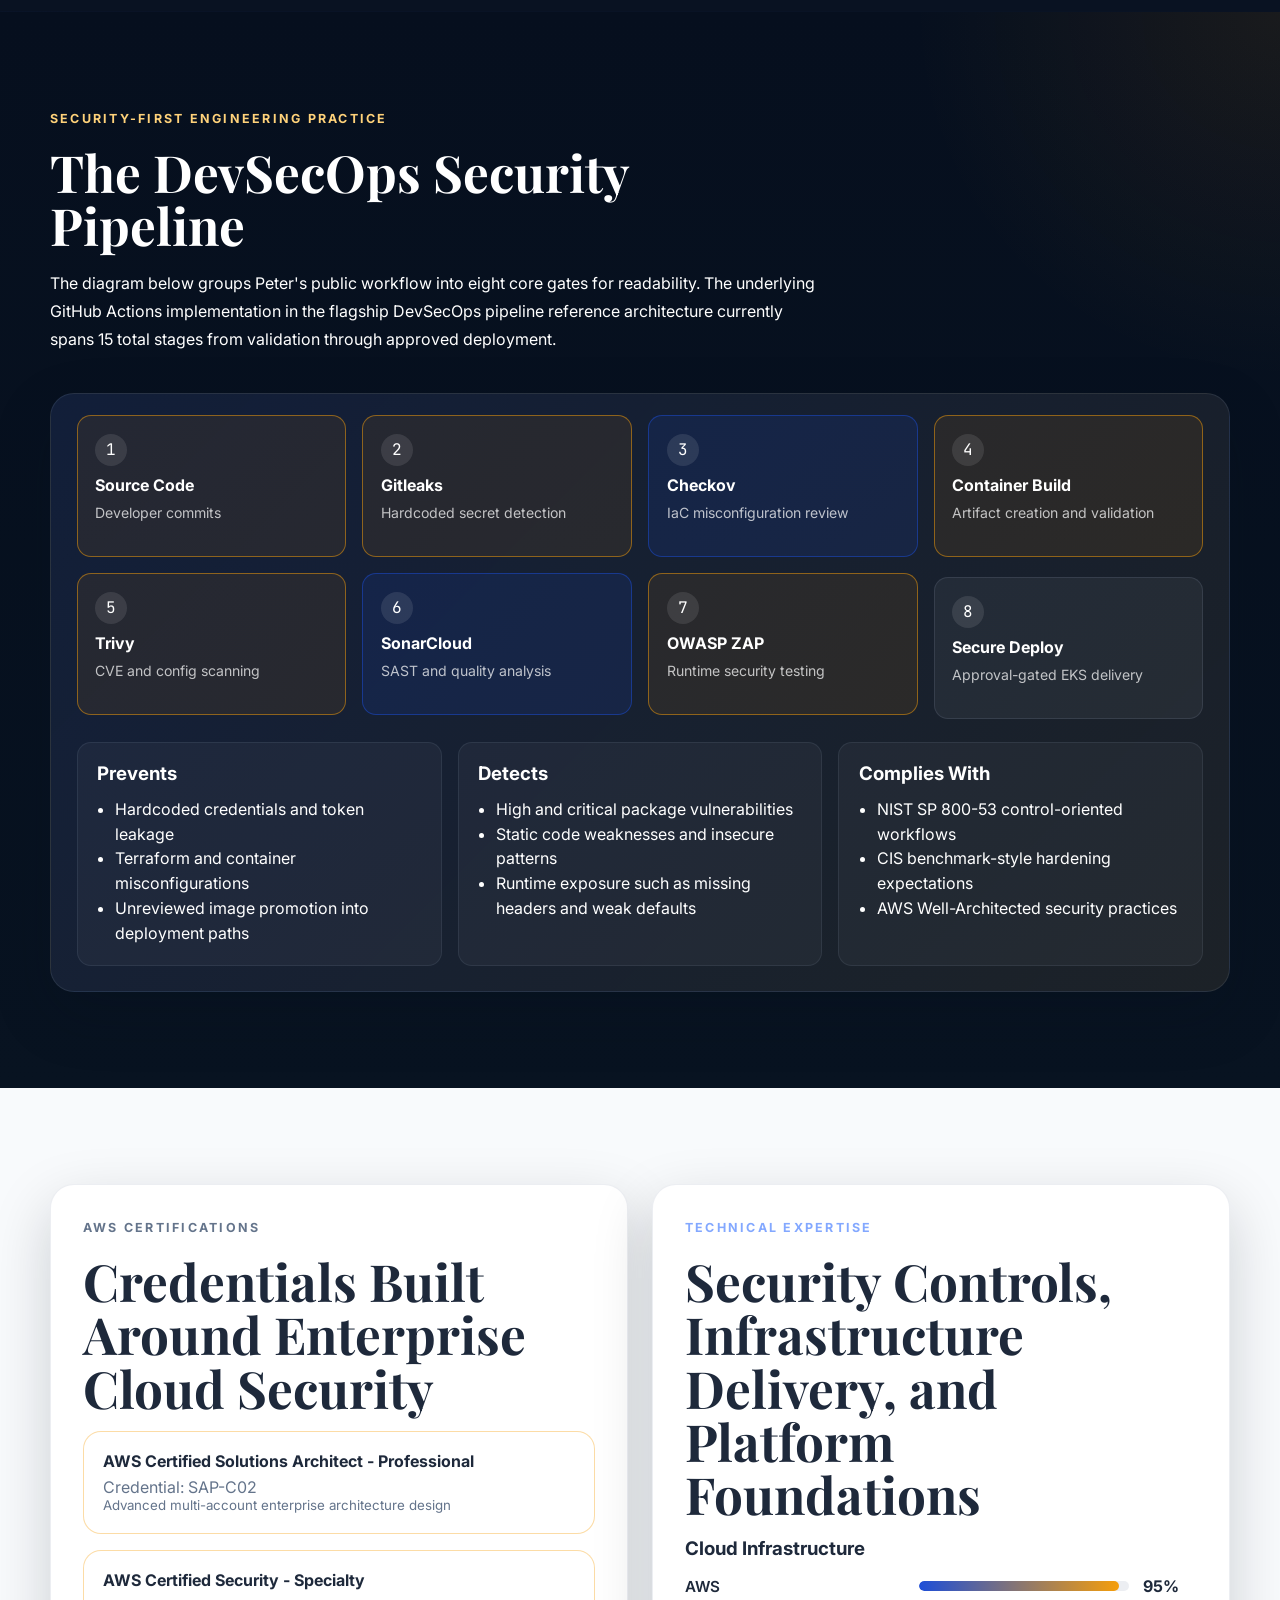
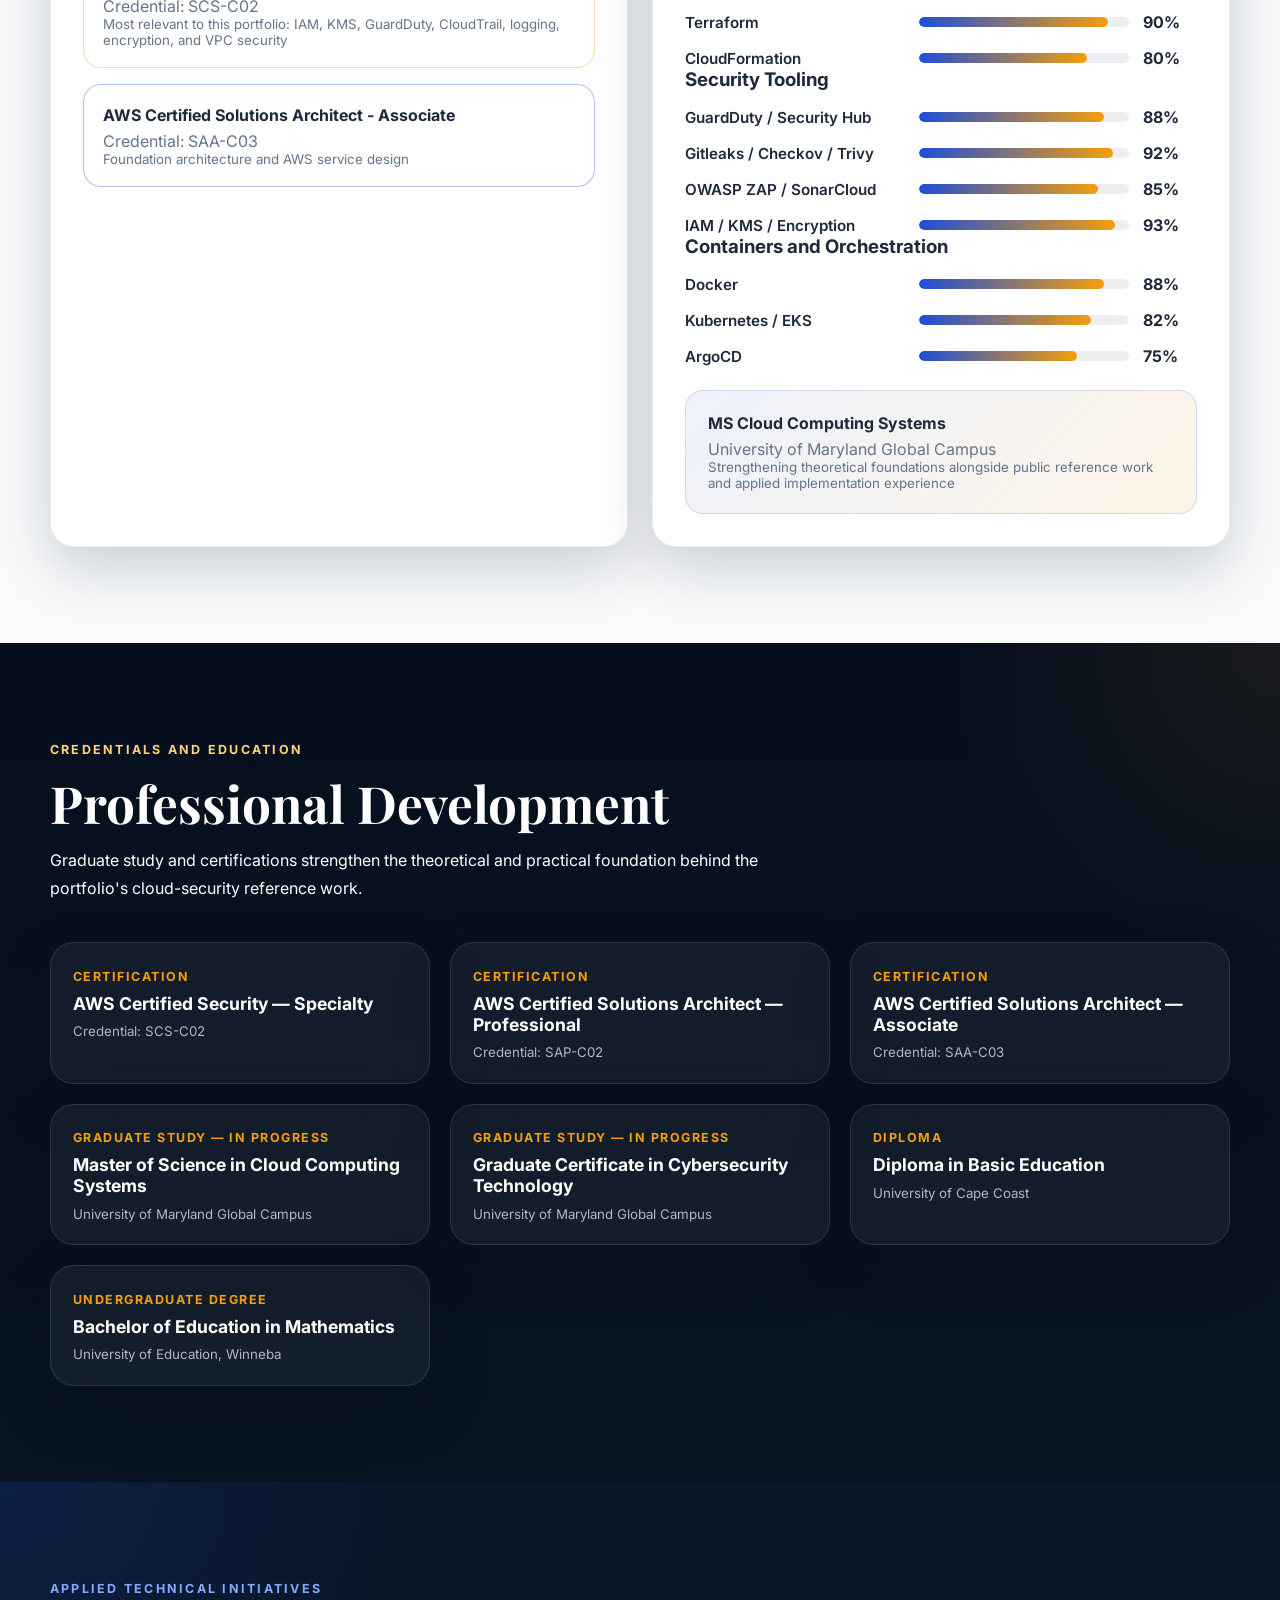
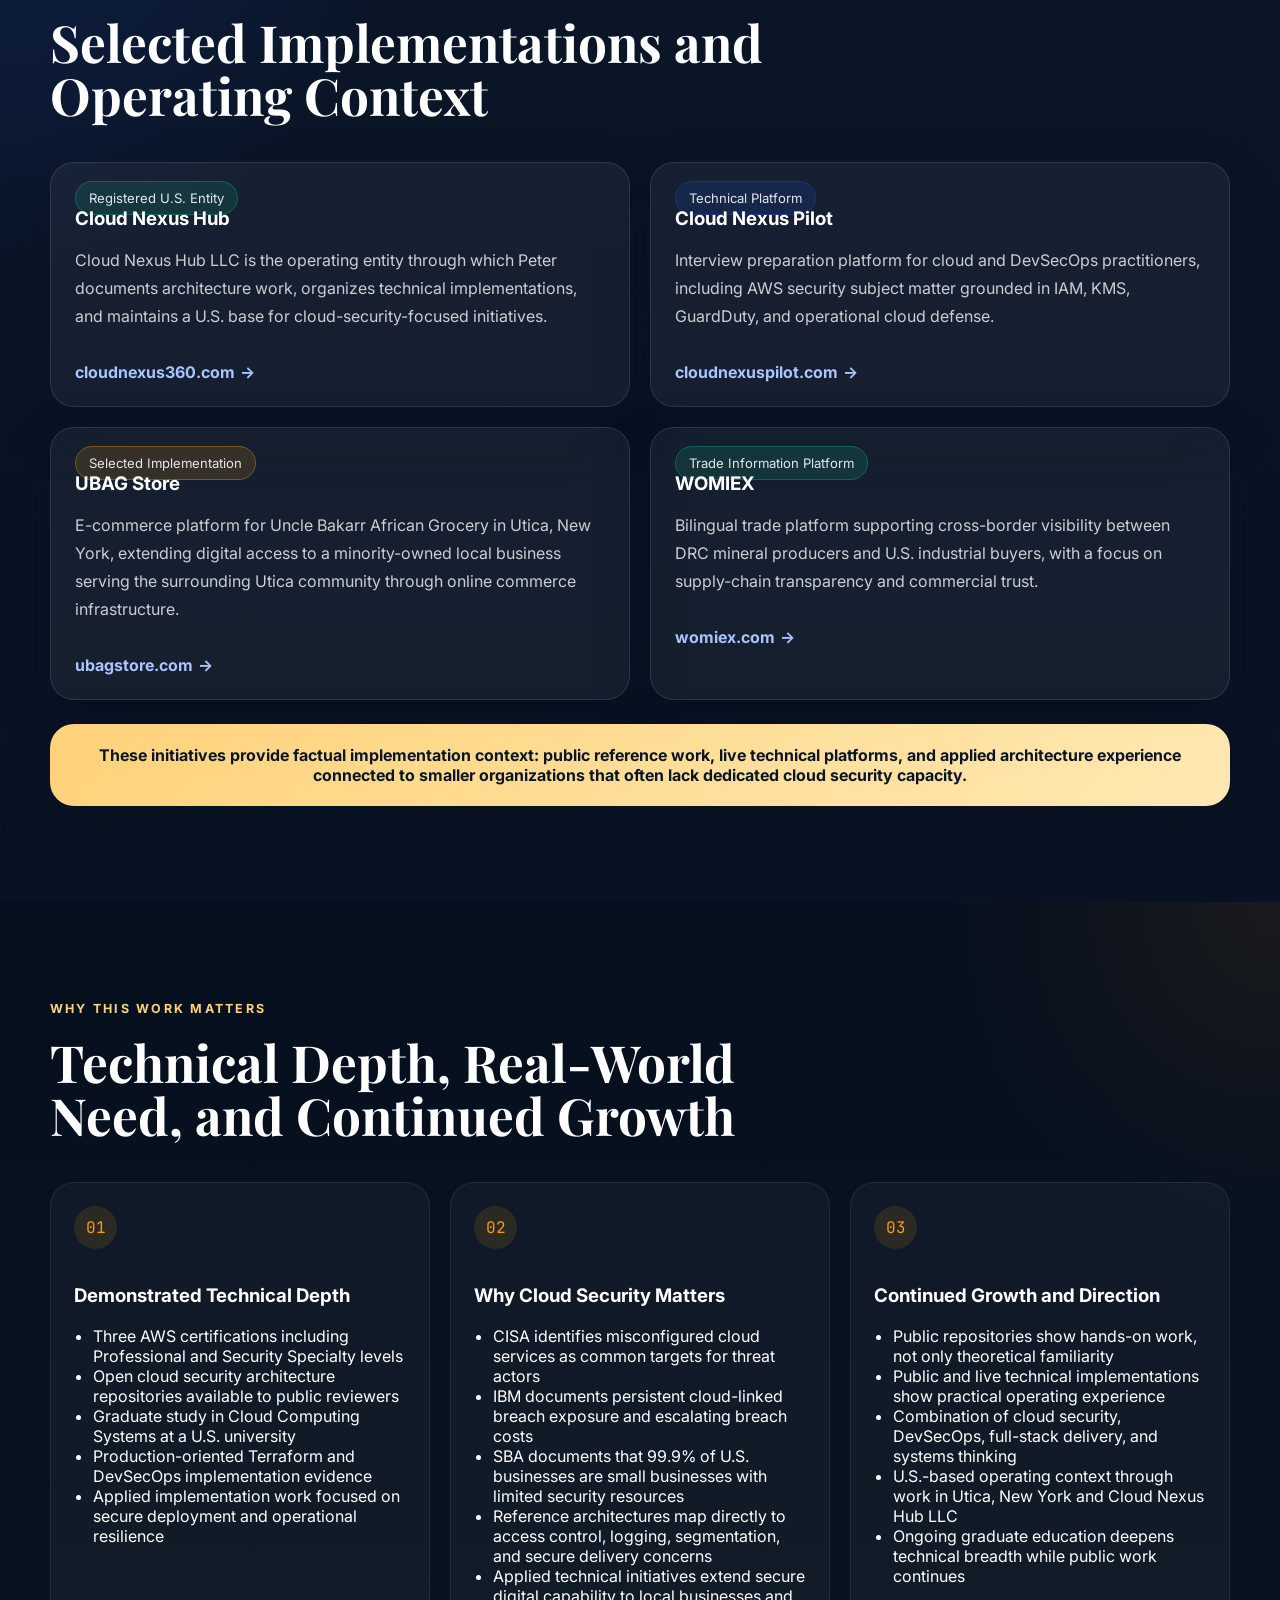
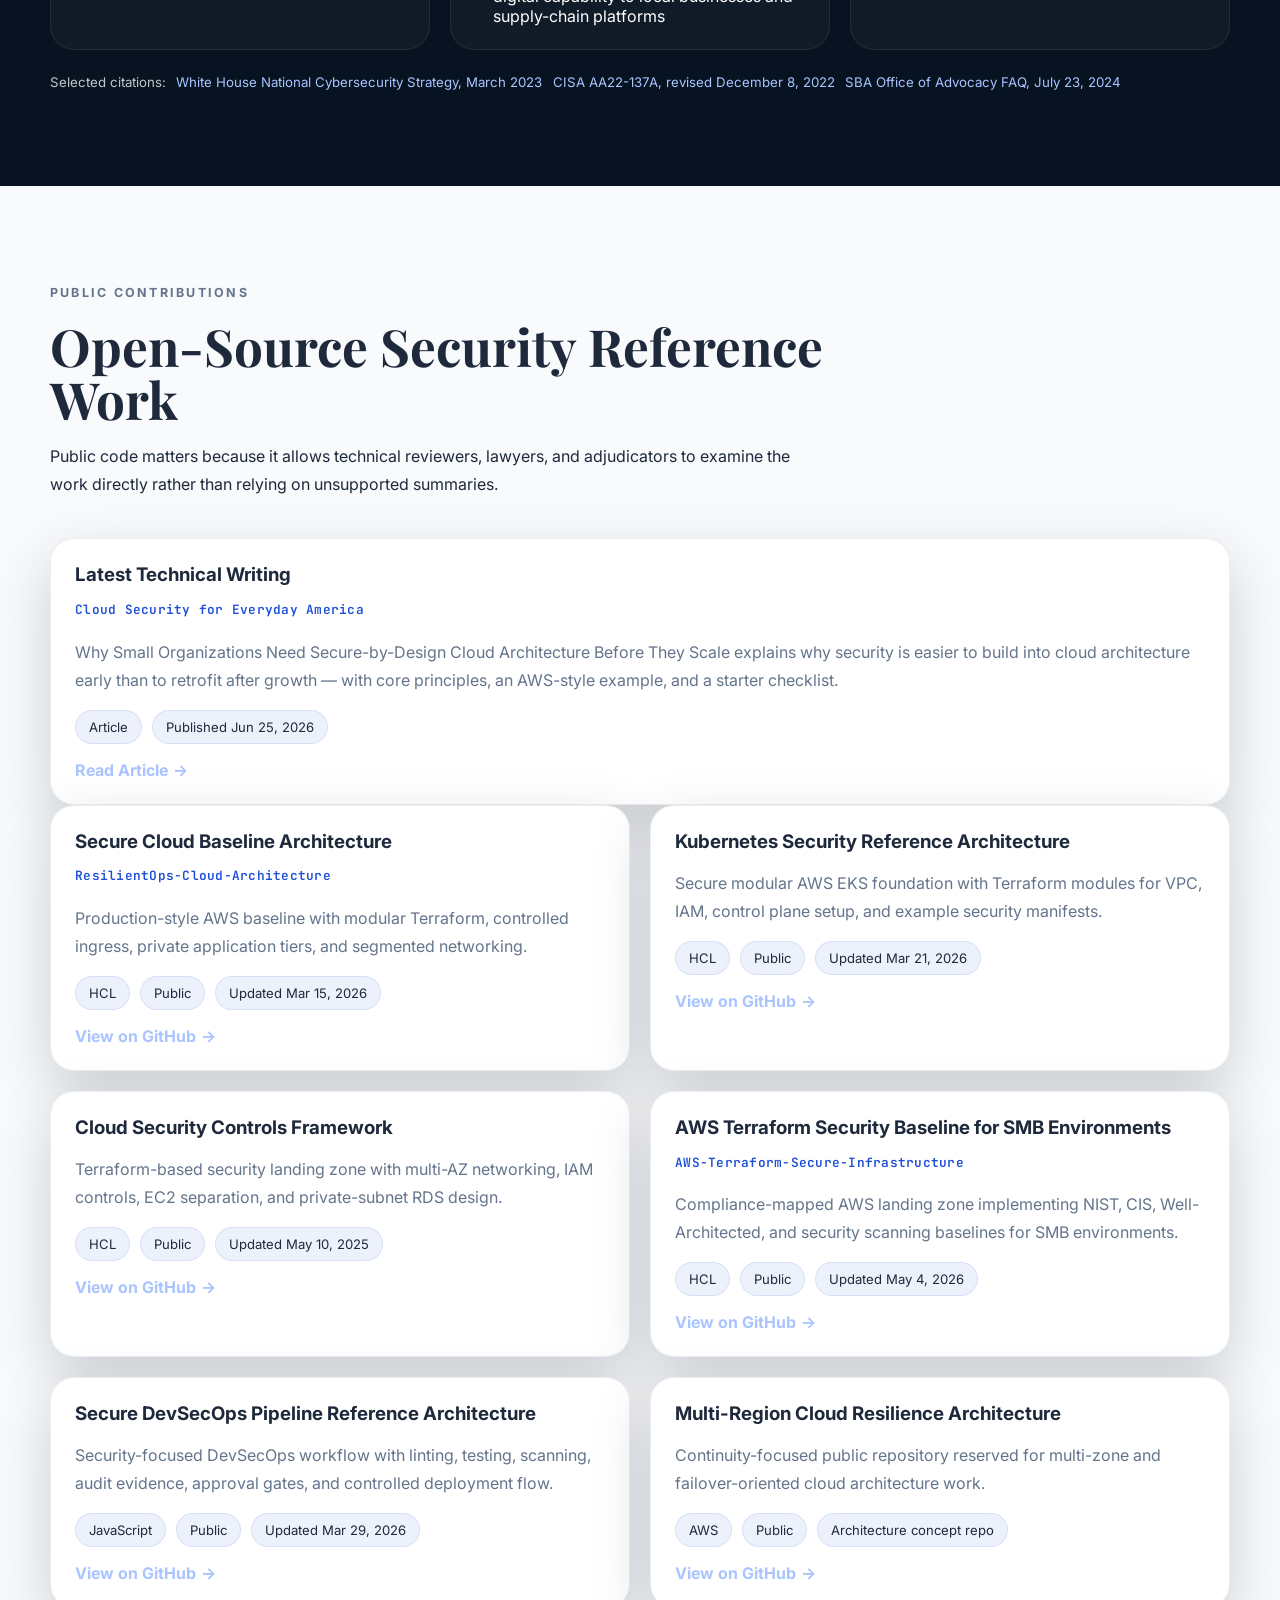
==== commit 53327762: "Publish Article 2: Secure-by-Design Cloud Architecture" ====
--- a/index.html
+++ b/index.html
@@ -807,12 +807,13 @@
               <h3>Latest Technical Writing</h3>
               <p class="repo-alias">Cloud Security for Everyday America</p>
               <p>
-                Secure Cloud Baseline for Small and Under-Resourced Organizations explains
-                a practical minimum standard for identity, access, logging, backups, change
-                review, and recovery readiness.
-              </p>
-              <div class="repo-meta"><span>Article</span><span>Published Jun 24, 2026</span></div>
-              <a class="text-link" href="blog/secure-cloud-baseline-small-organizations.html">Read Article</a>
+                Why Small Organizations Need Secure-by-Design Cloud Architecture Before They
+                Scale explains why security is easier to build into cloud architecture early
+                than to retrofit after growth — with core principles, an AWS-style example,
+                and a starter checklist.
+              </p>
+              <div class="repo-meta"><span>Article</span><span>Published Jun 25, 2026</span></div>
+              <a class="text-link" href="blog/why-small-organizations-need-secure-by-design-cloud-architecture.html">Read Article</a>
             </article>
             <div class="repo-grid">
               <article class="repo-card reveal">
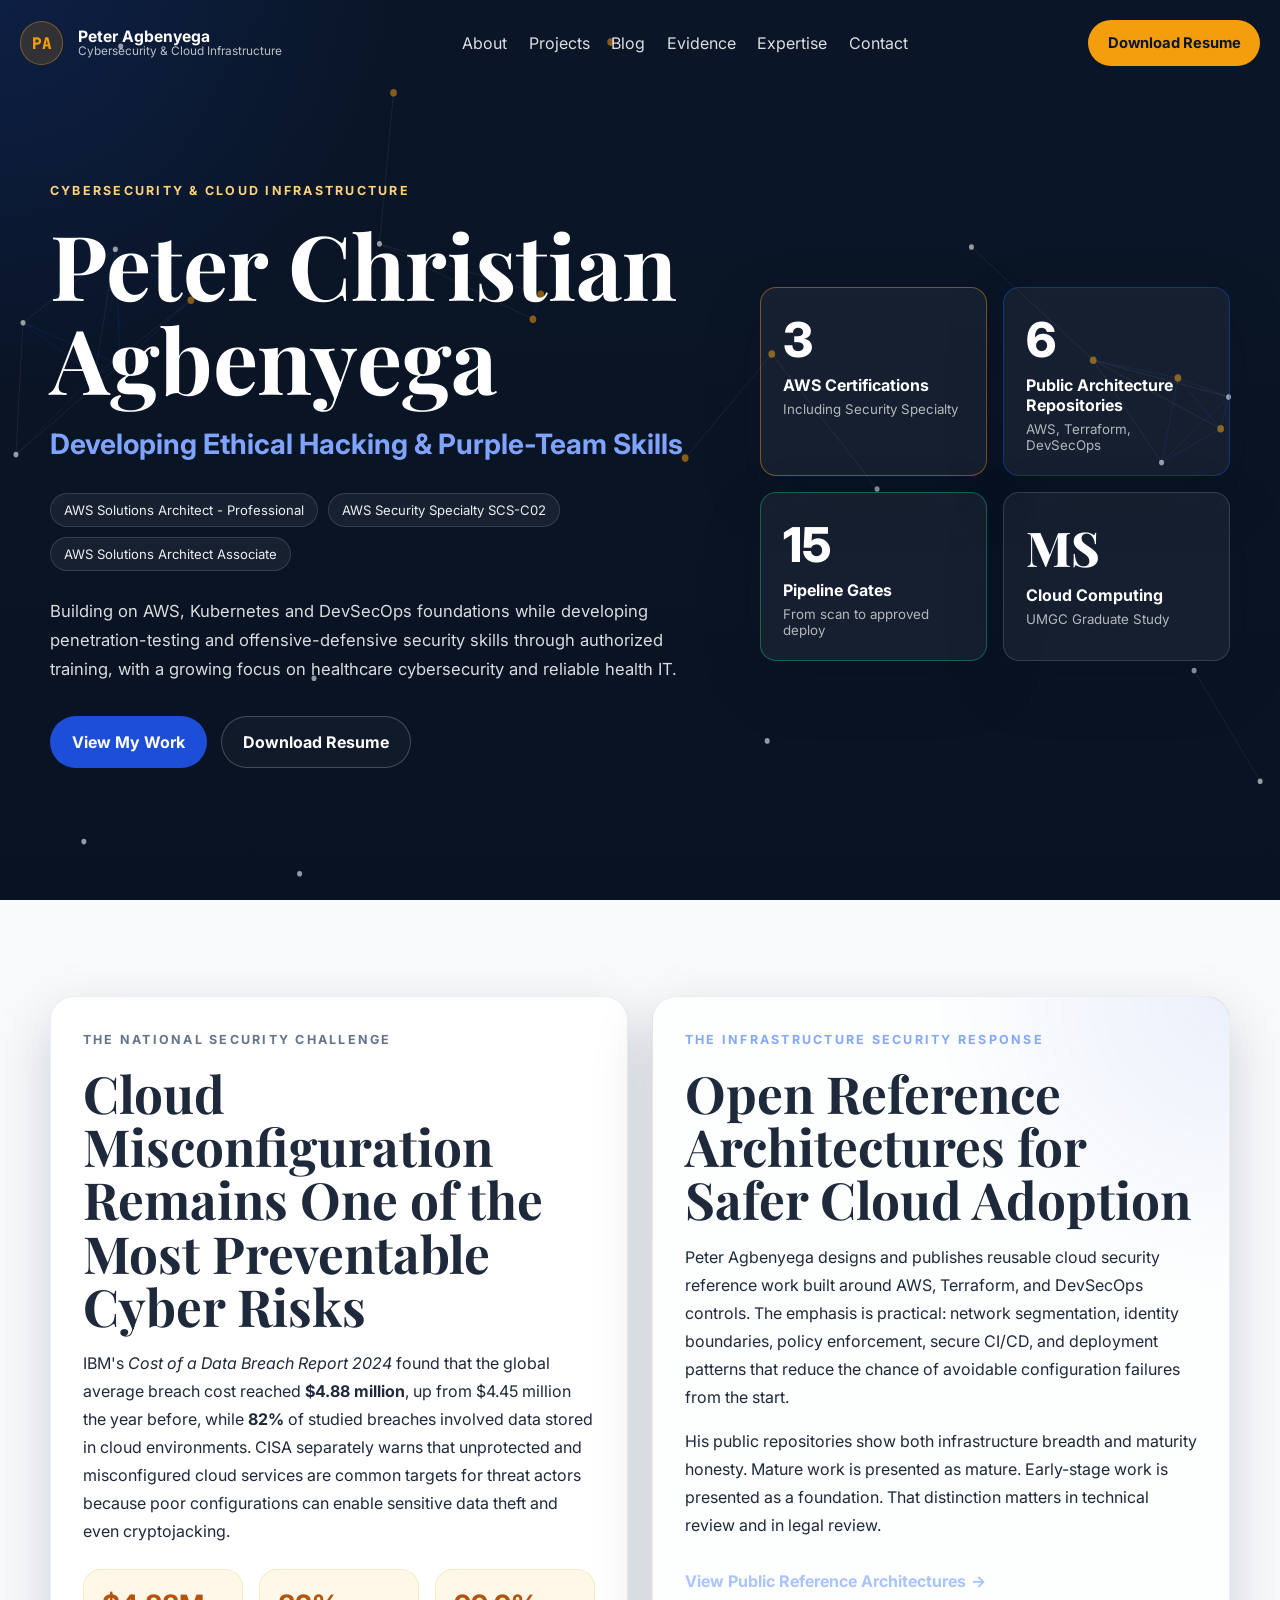
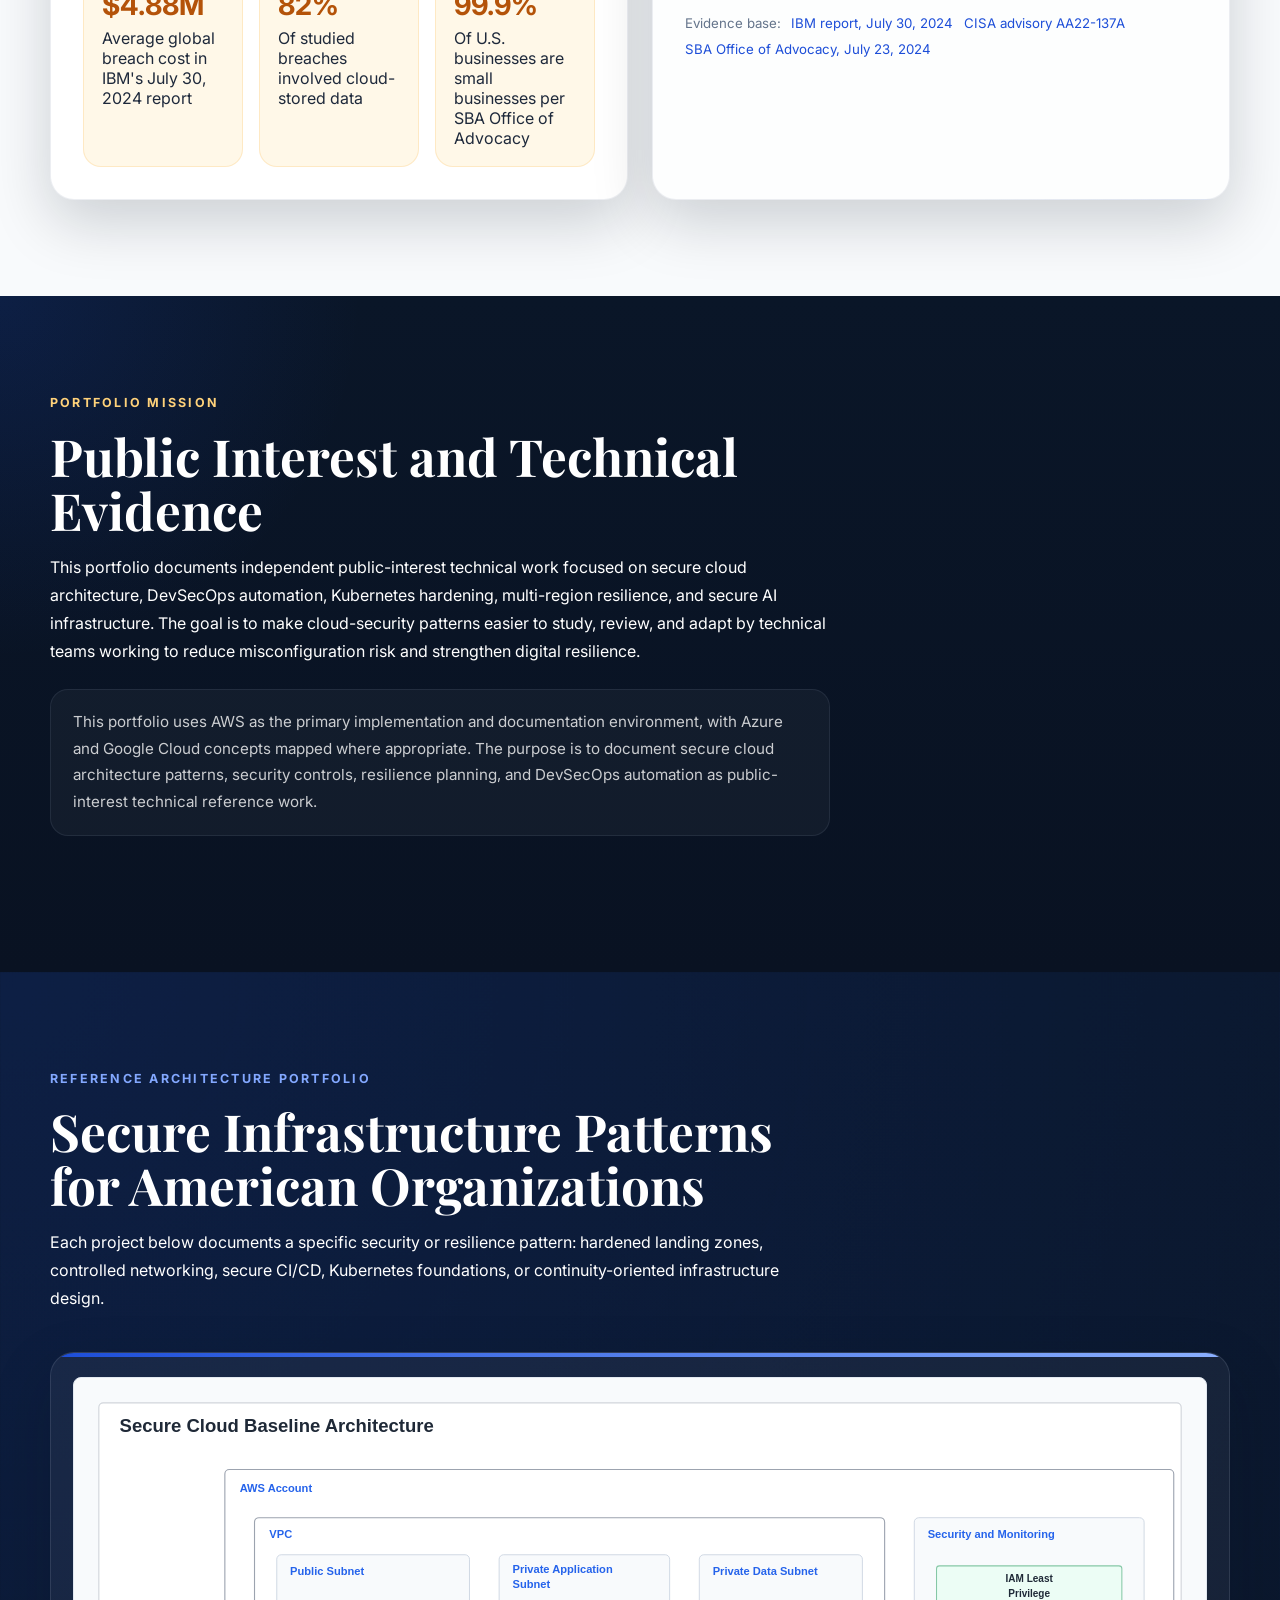
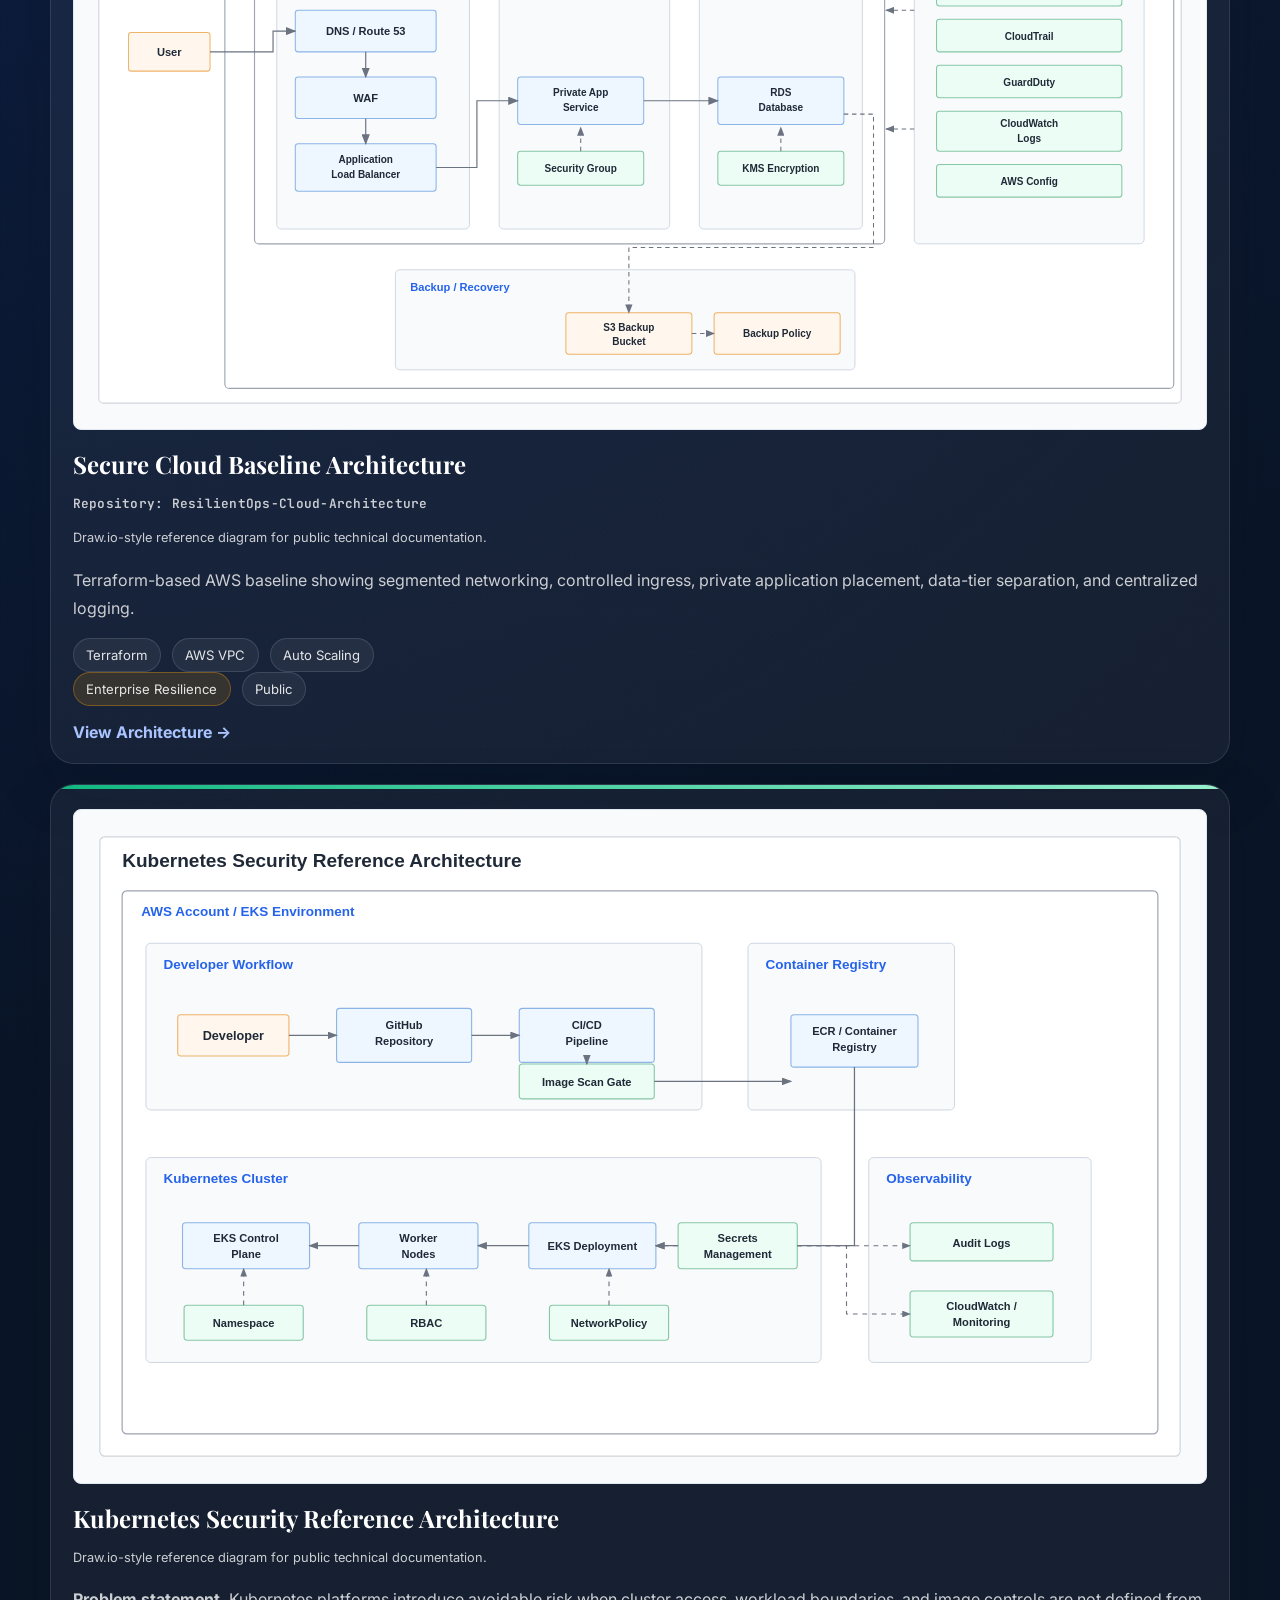
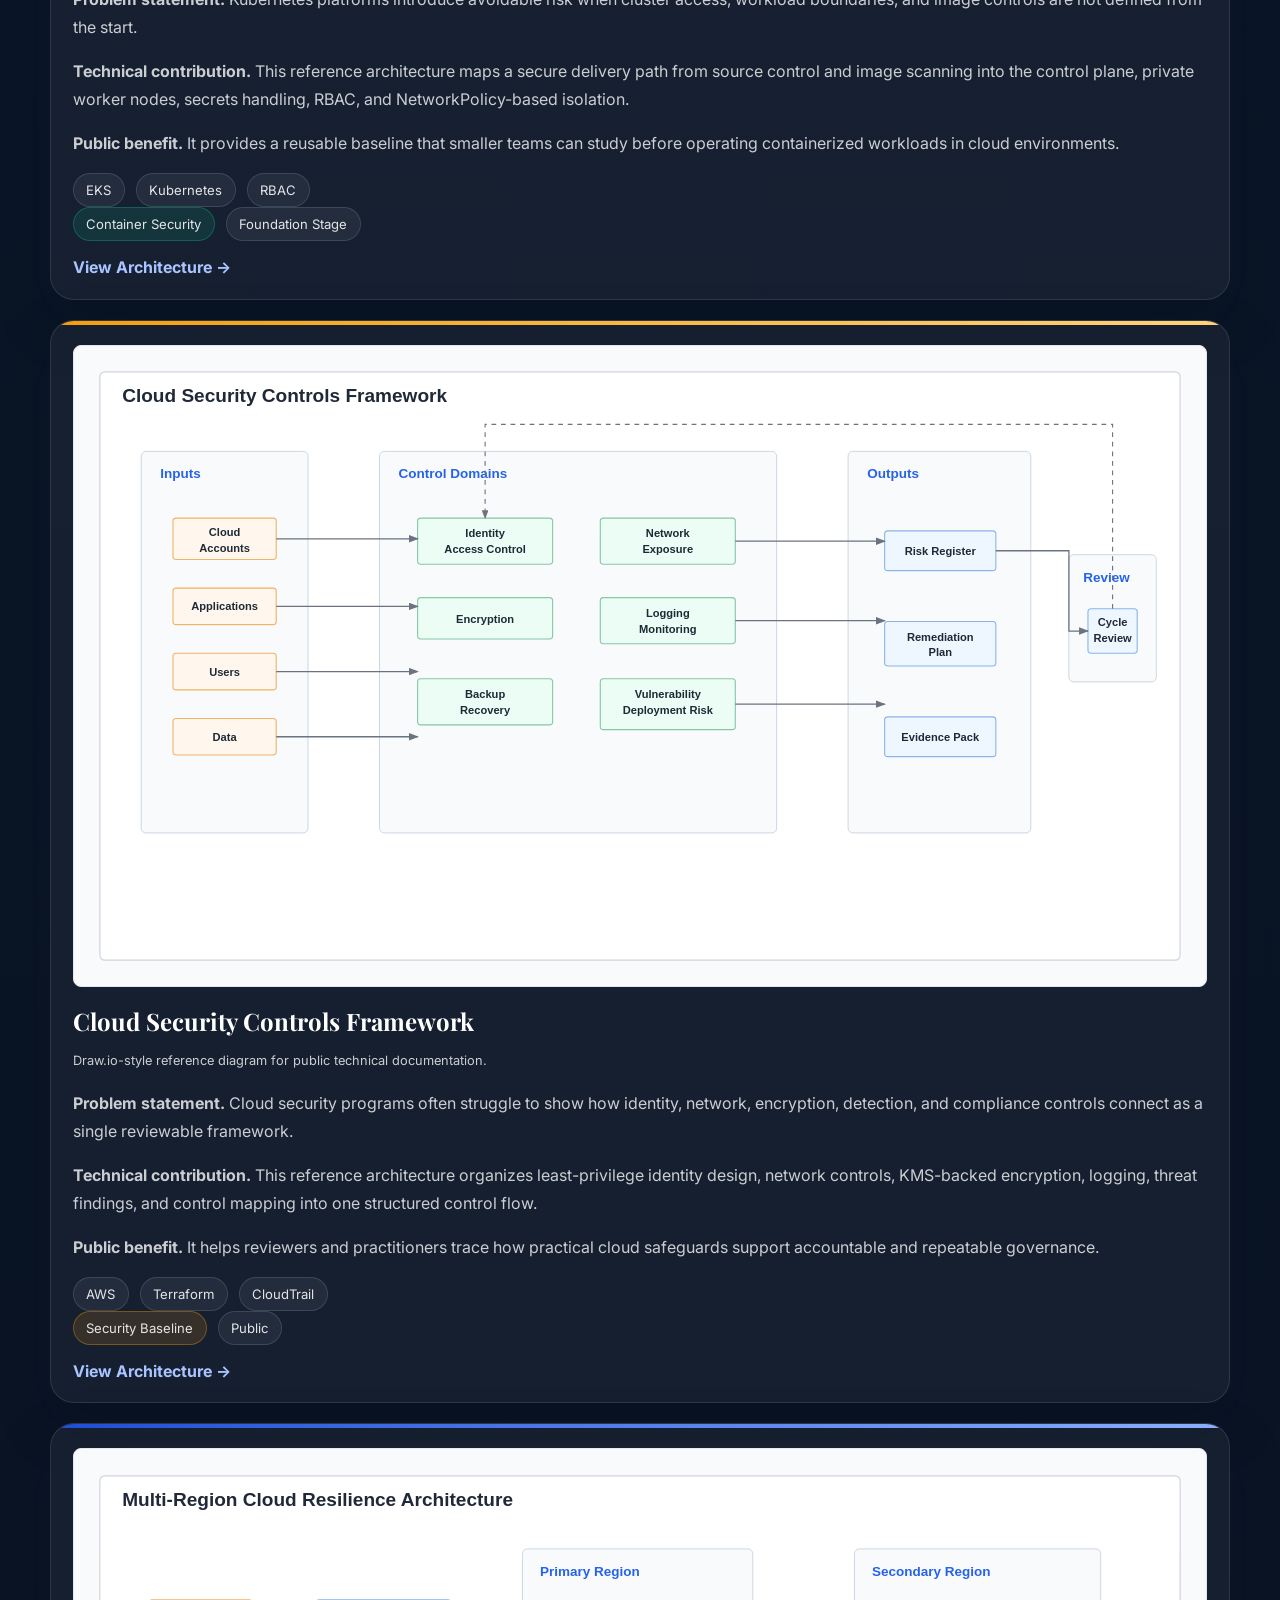
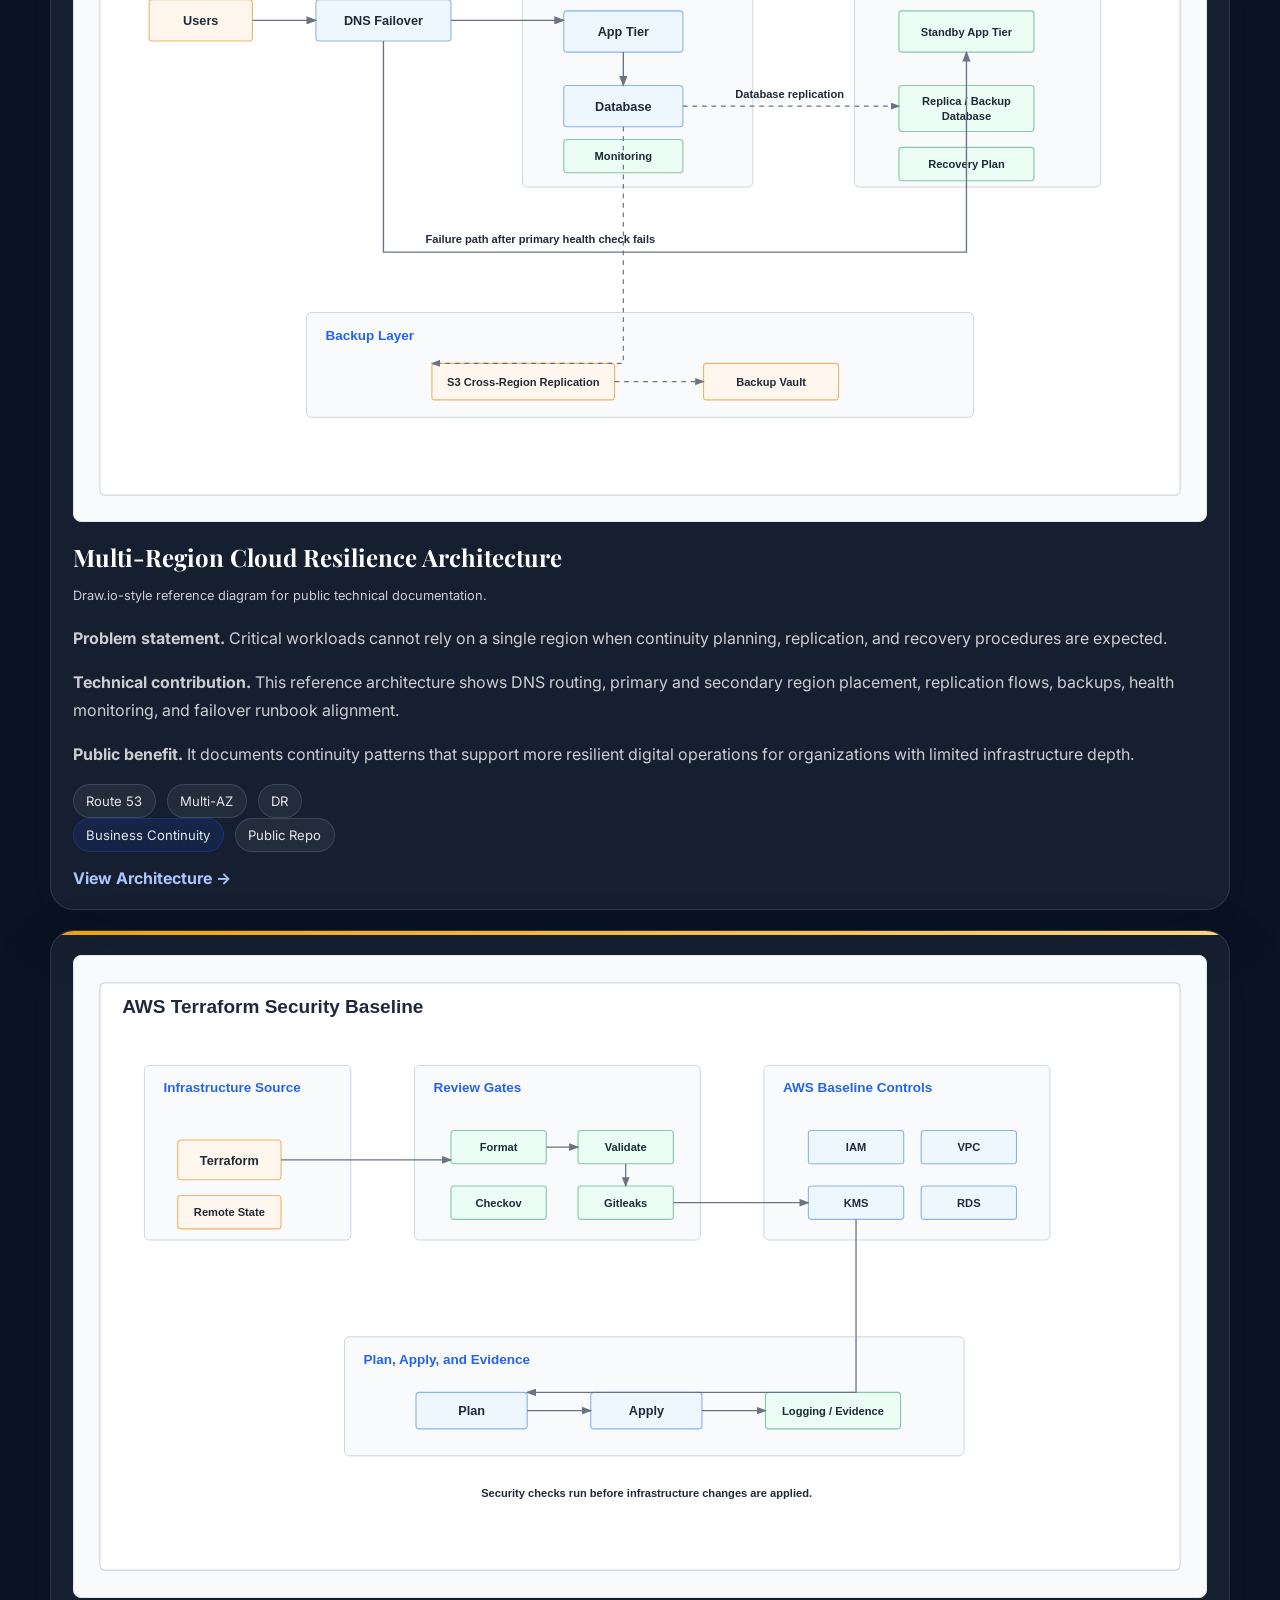
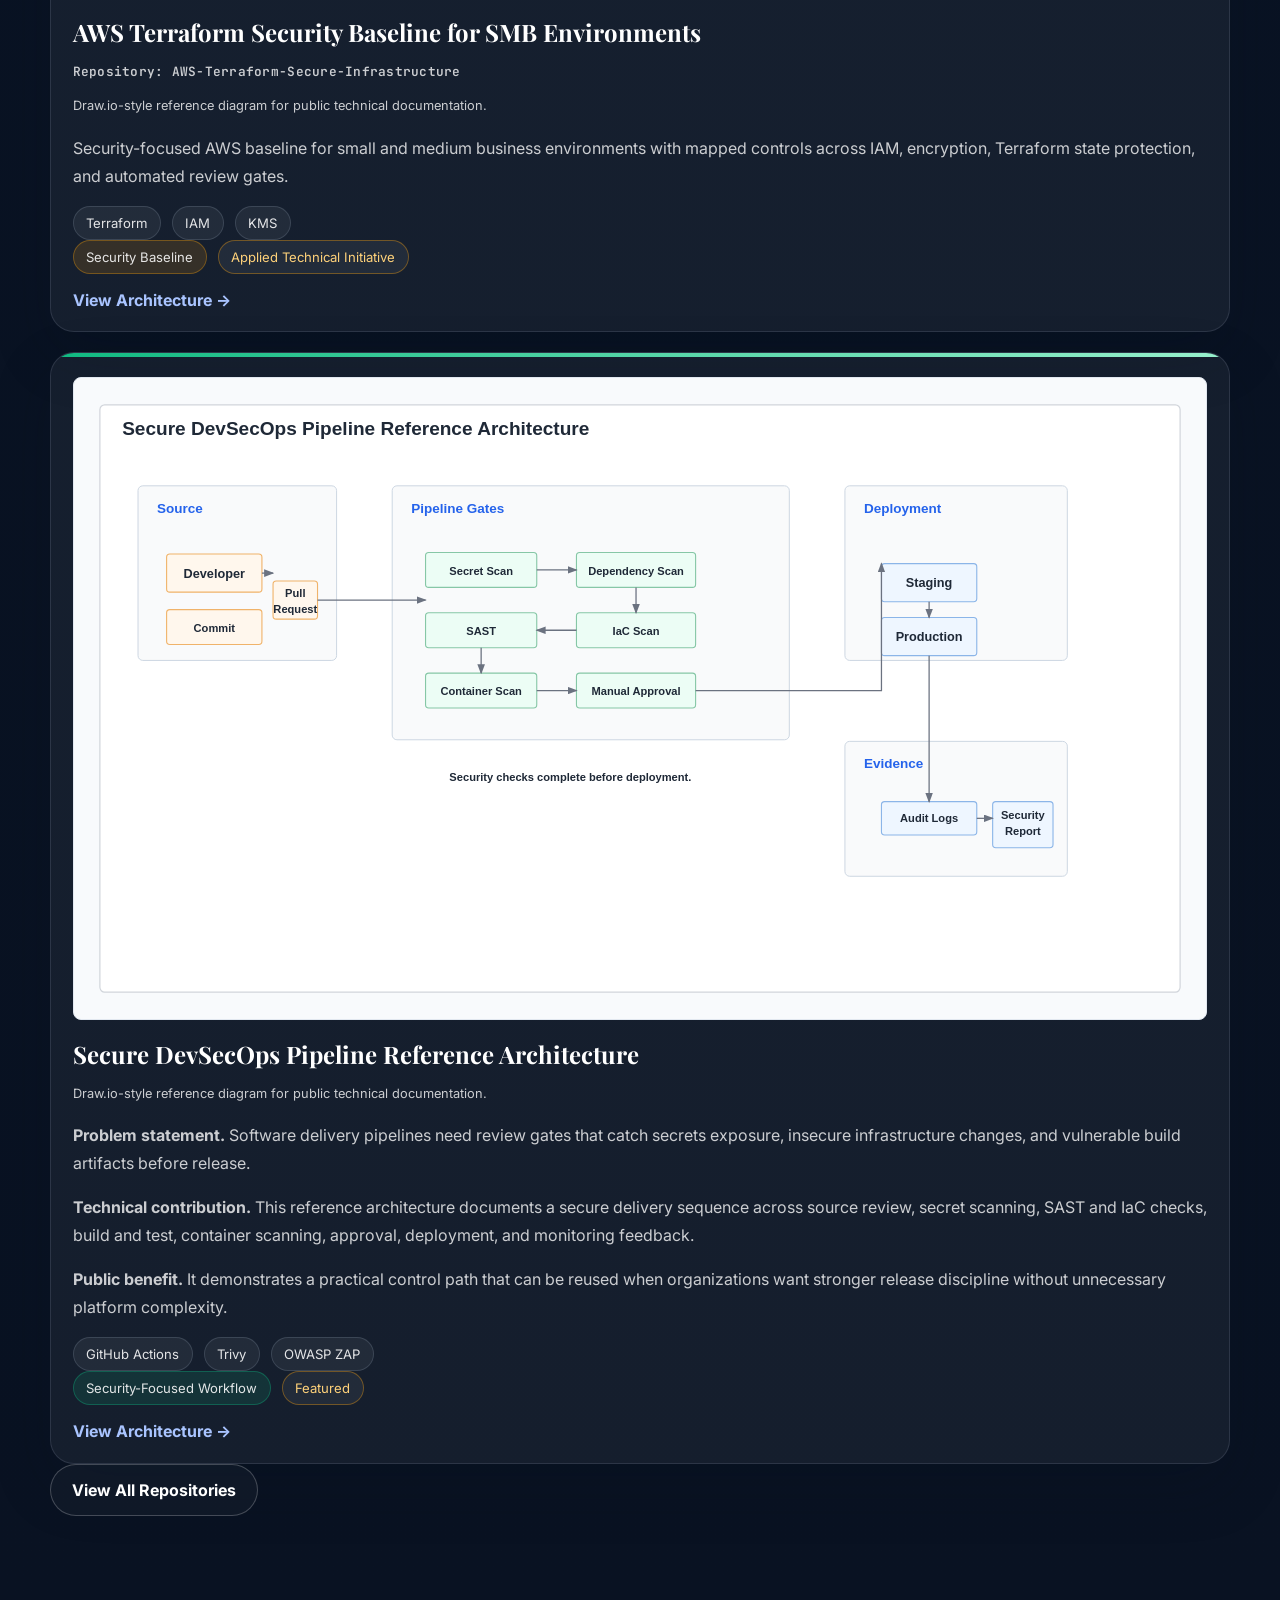
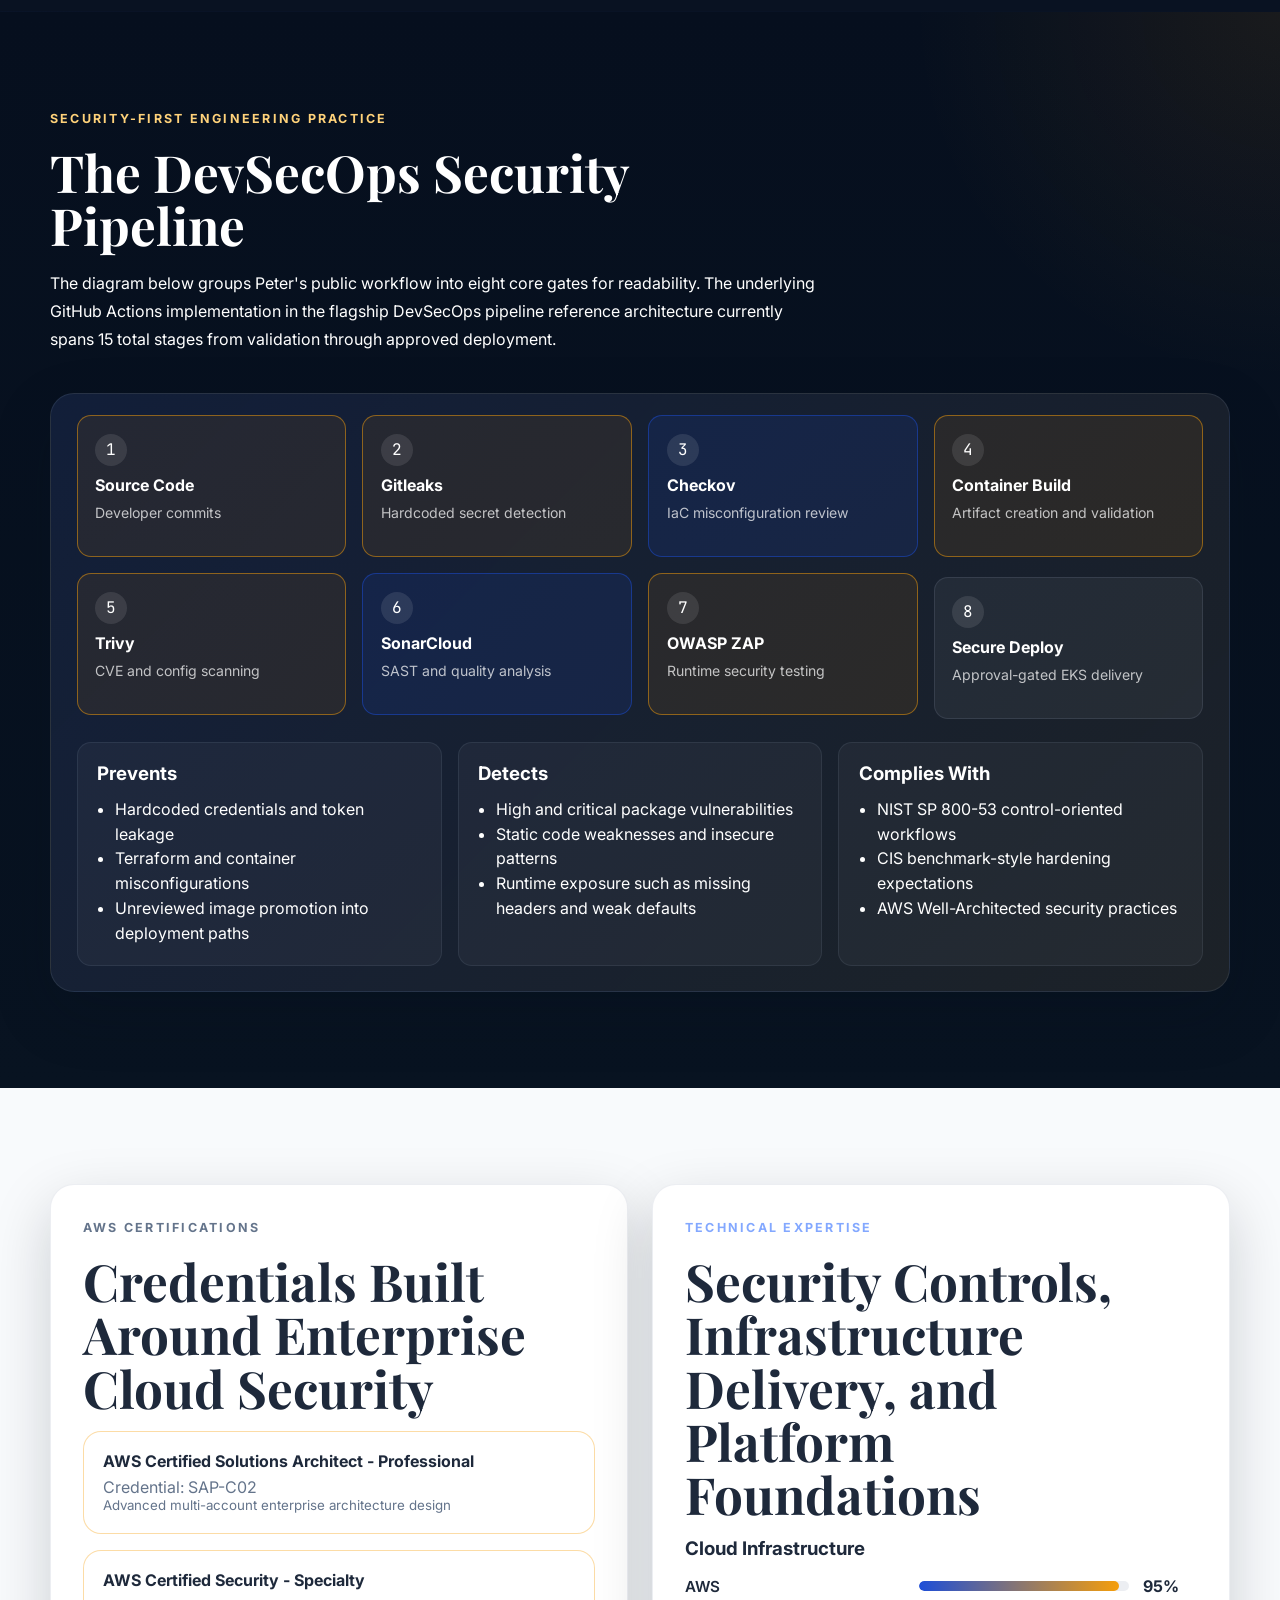
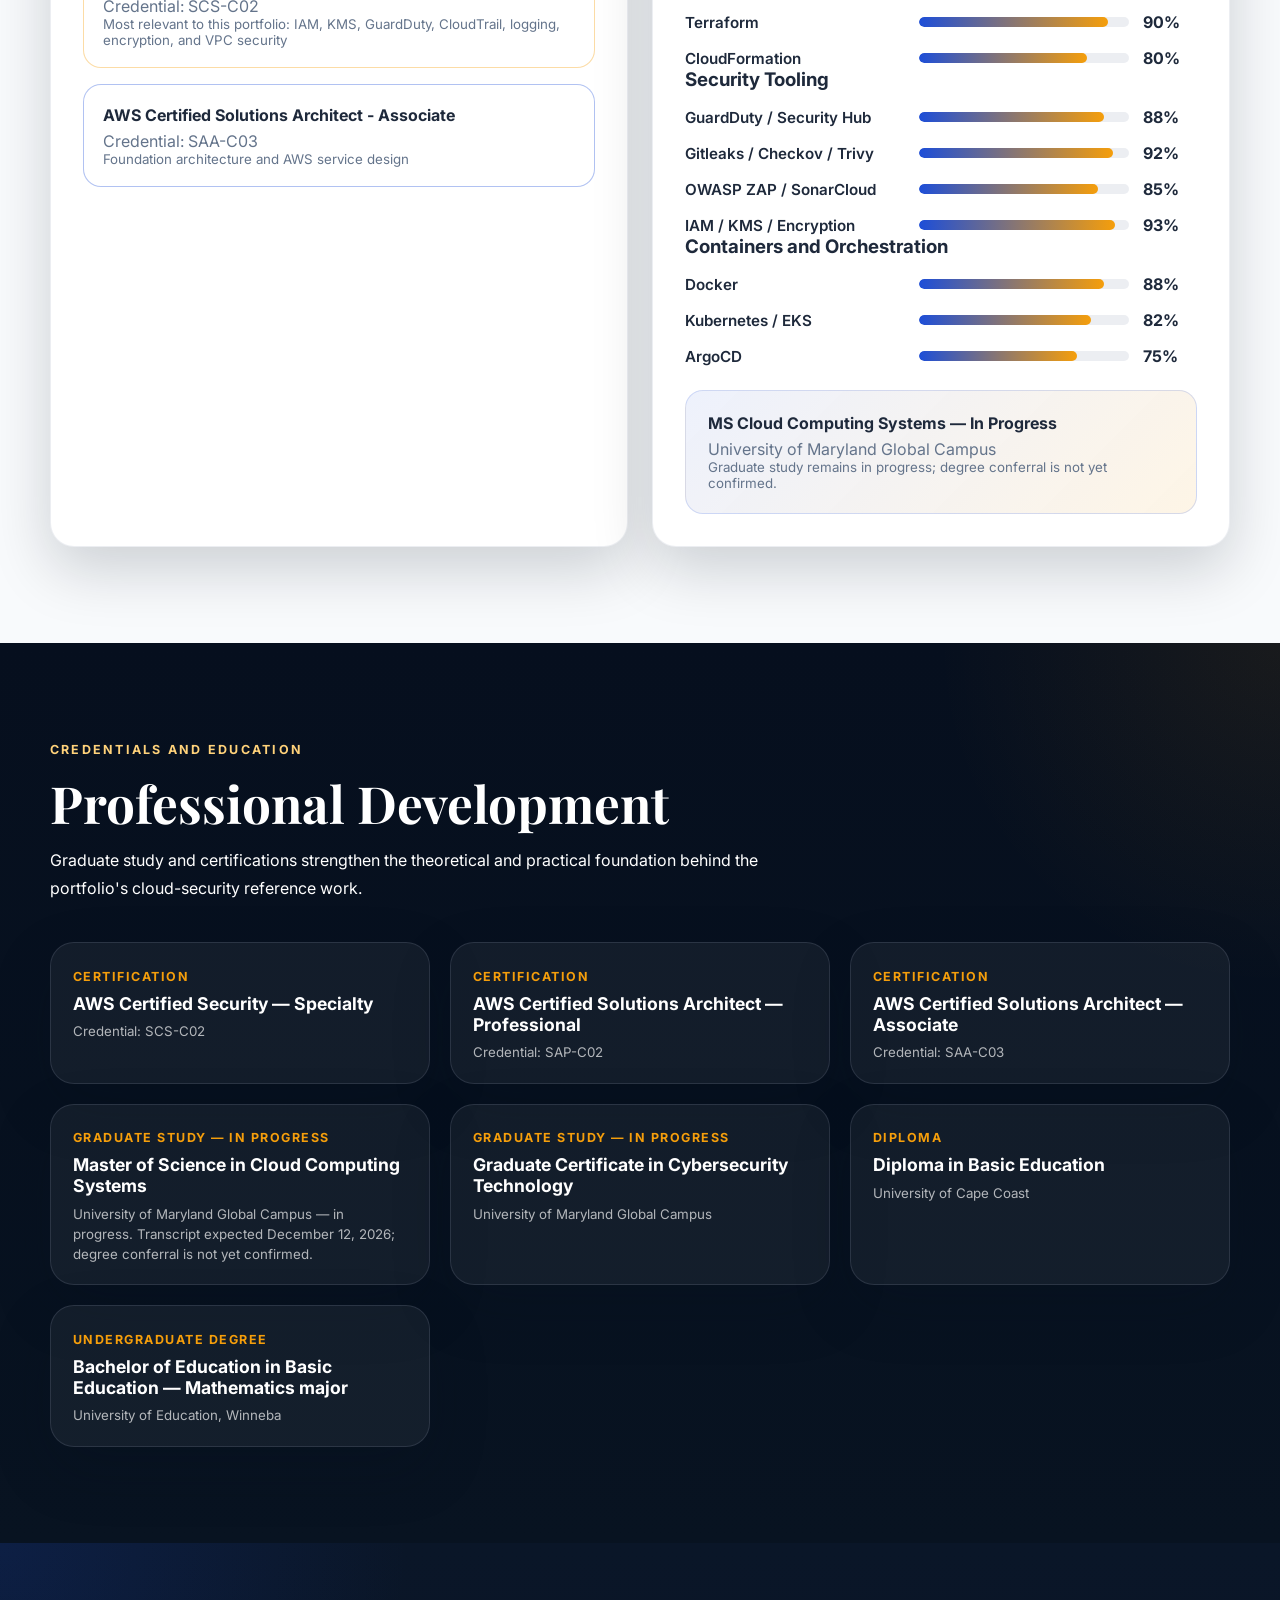
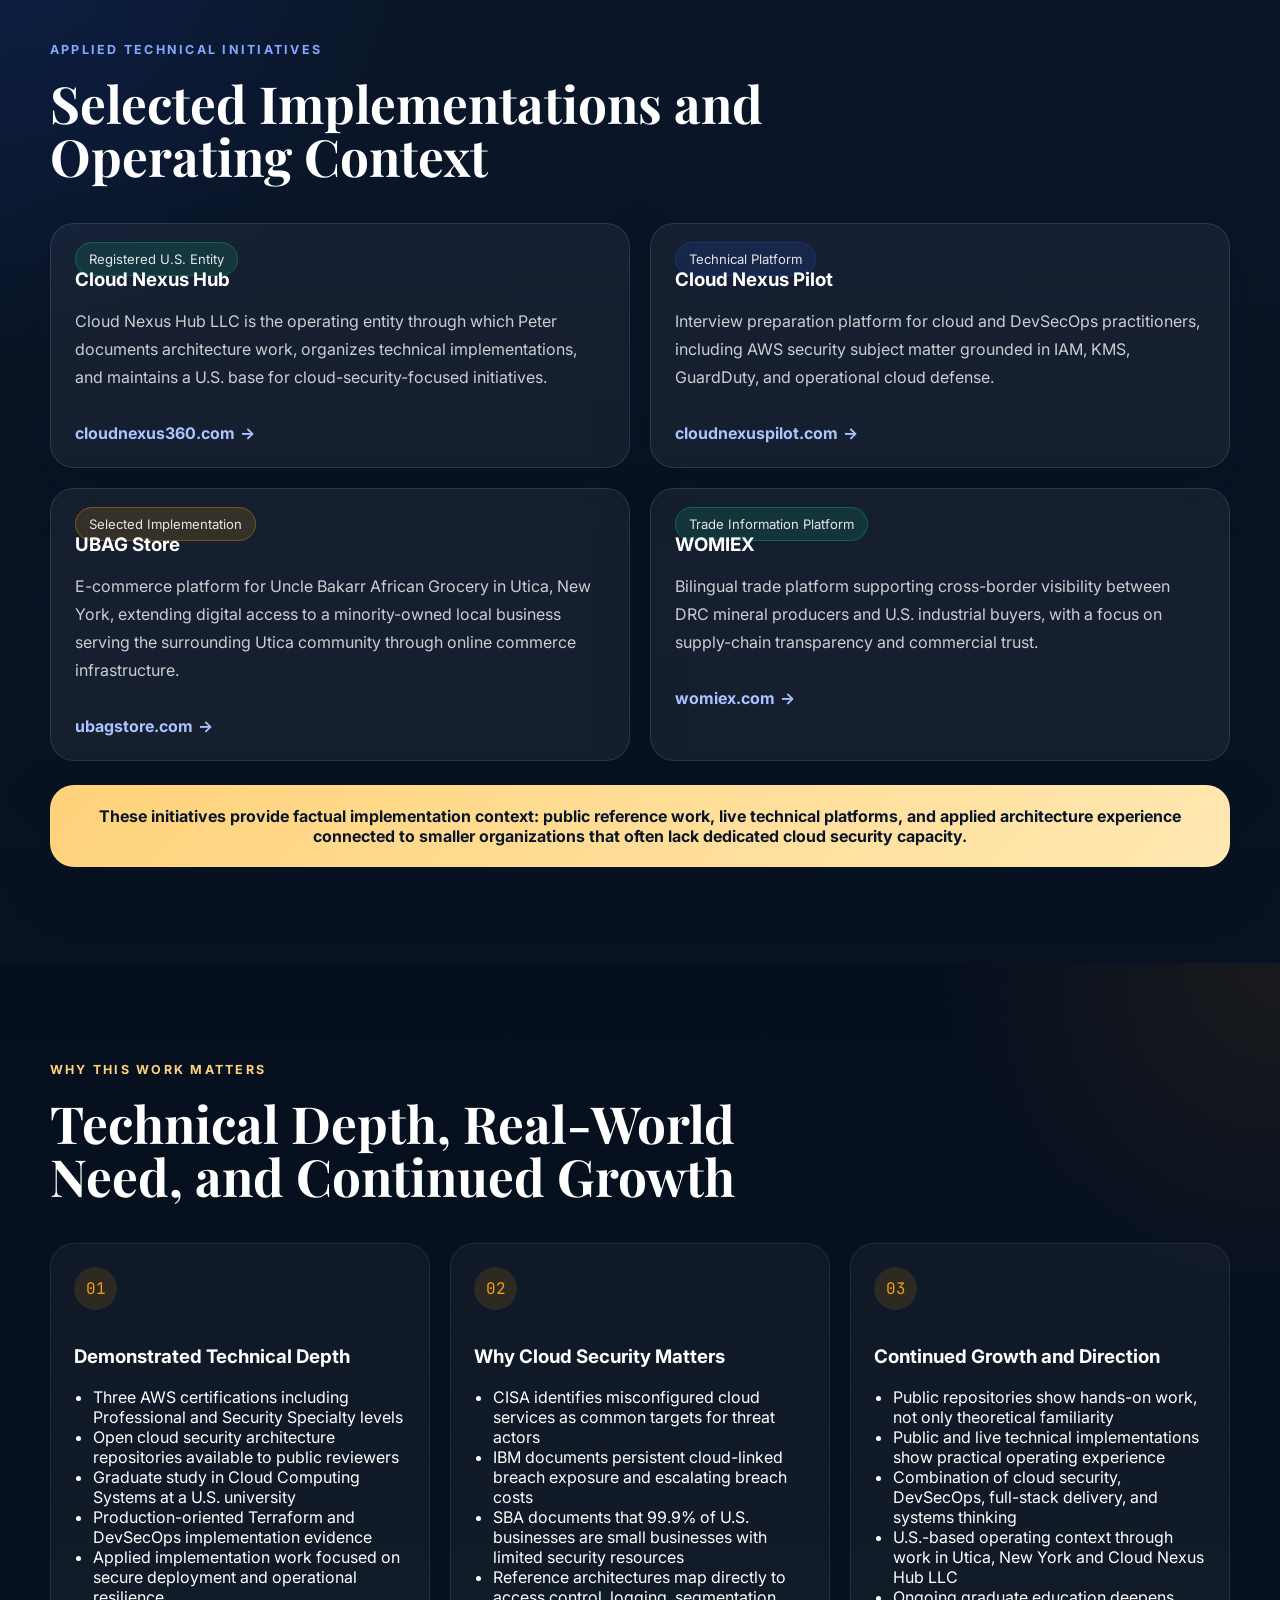
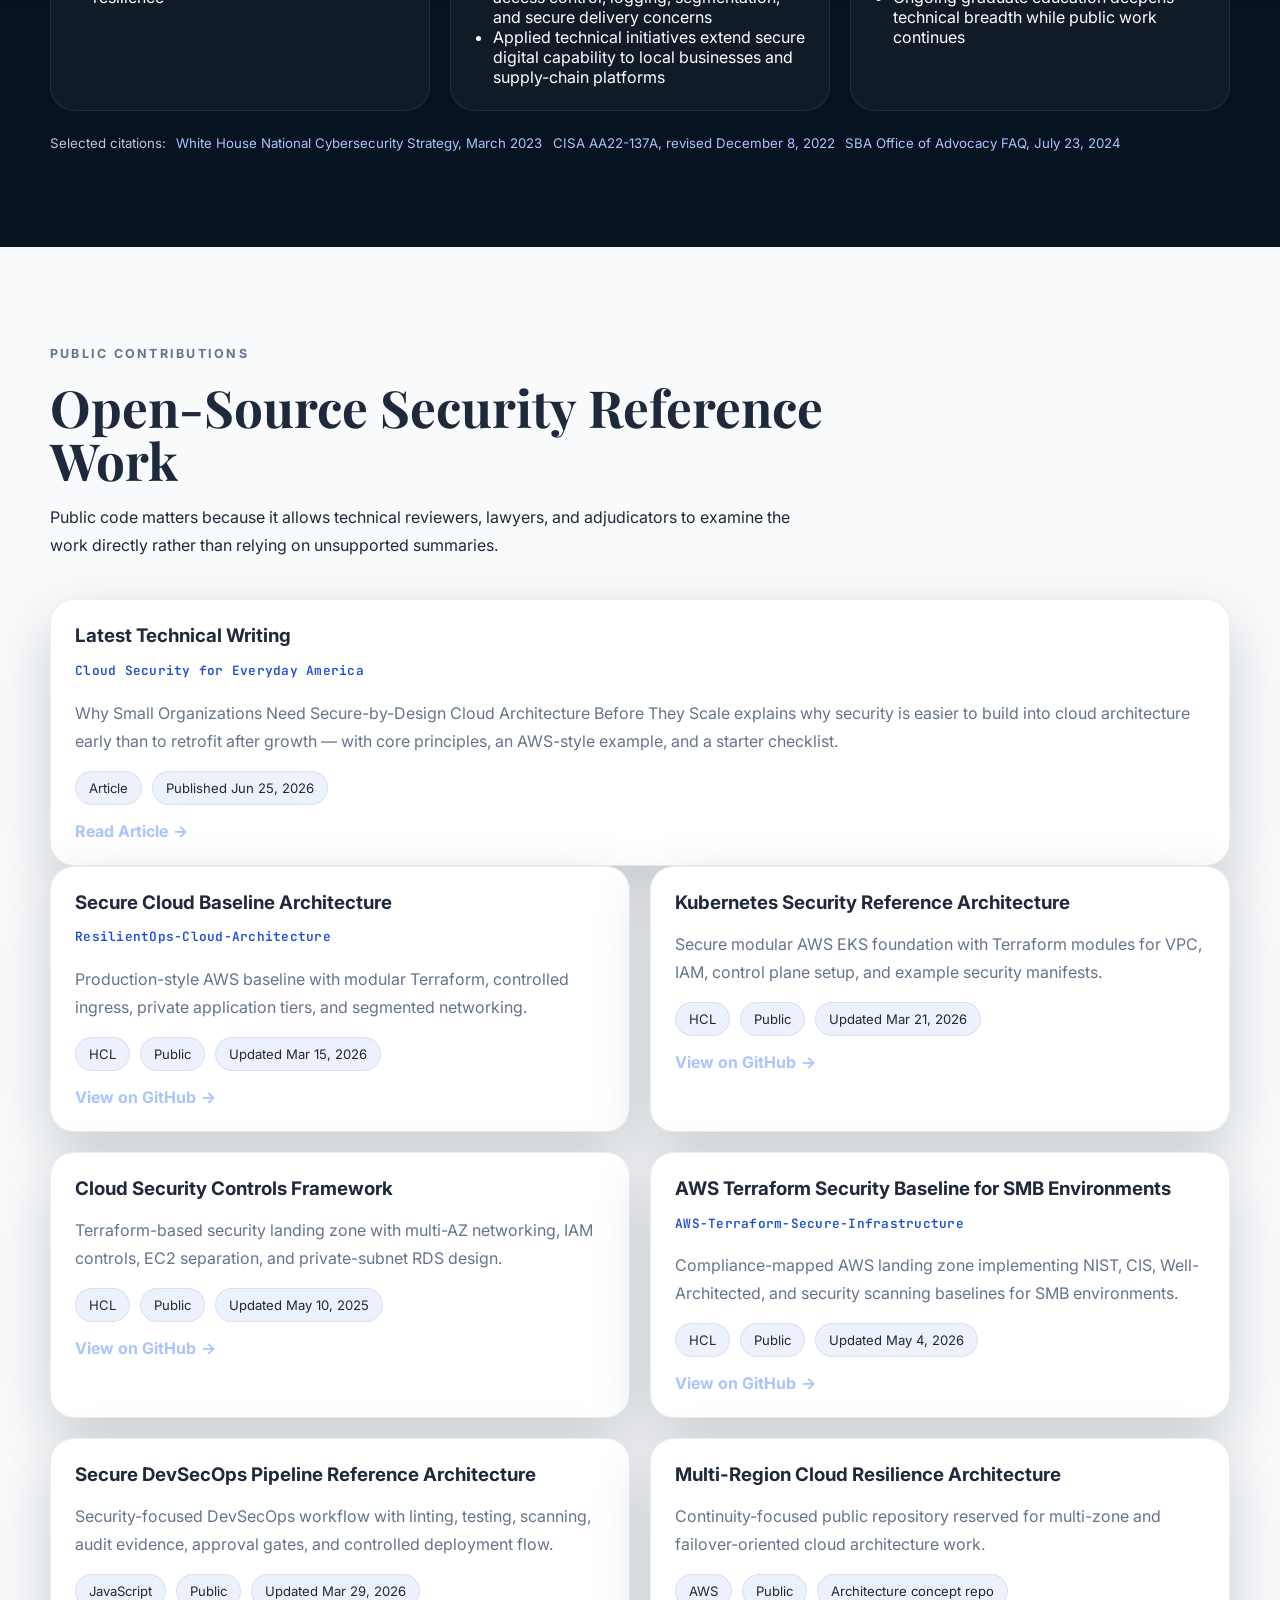
==== commit 8c824688: "Update portfolio identity with developing offensive and healthcare security focus" ====
--- a/index.html
+++ b/index.html
@@ -4,20 +4,20 @@
     <meta charset="UTF-8" />
     <meta name="viewport" content="width=device-width, initial-scale=1.0" />
     <title>
-      Peter Christian Agbenyega — Cloud Security &amp; DevSecOps Engineer | AWS
-      Security Specialty | Technical Evidence Portfolio
+      Peter Christian Agbenyega — Cybersecurity &amp; Cloud Infrastructure |
+      Ethical Hacking Development &amp; Healthcare Security
     </title>
     <meta
       name="description"
-      content="Peter Christian Agbenyega is an AWS-certified Cloud Security and DevSecOps Engineer designing secure, scalable infrastructure architectures that protect American organizations from cloud misconfiguration and cybersecurity threats."
+      content="Peter Christian Agbenyega brings an AWS and cloud-infrastructure foundation to cybersecurity, developing ethical-hacking, penetration-testing and purple-team skills with a growing healthcare cybersecurity focus."
     />
     <meta
       property="og:title"
-      content="Peter Christian Agbenyega - Cloud Security &amp; DevSecOps Engineer"
+      content="Peter Christian Agbenyega - Cybersecurity &amp; Cloud Infrastructure"
     />
     <meta
       property="og:description"
-      content="Evidence-based portfolio documenting Peter Agbenyega's cloud security architecture, DevSecOps engineering, public reference work, and technical implementation evidence."
+      content="Cloud security and DevSecOps reference work, with developing ethical-hacking and purple-team skills and a growing focus on healthcare cybersecurity and reliable health IT."
     />
     <meta property="og:type" content="website" />
     <meta property="og:url" content="https://petercagbenyega.com" />
@@ -35,7 +35,7 @@
         "@context": "https://schema.org",
         "@type": "Person",
         "name": "Peter Christian Agbenyega",
-        "jobTitle": "Cloud Security & DevSecOps Engineer",
+        "description": "AWS-certified cloud infrastructure professional developing ethical-hacking, penetration-testing and purple-team skills, with a growing healthcare cybersecurity focus.",
         "worksFor": {
           "@type": "Organization",
           "name": "Cloud Nexus Hub LLC"
@@ -62,7 +62,7 @@
             <span class="brand-mark">PA</span>
             <span class="brand-copy">
               <strong>Peter Agbenyega</strong>
-              <small>Cloud Security Engineer</small>
+              <small>Cybersecurity &amp; Cloud Infrastructure</small>
             </span>
           </a>
           <button
@@ -105,18 +105,18 @@
           </div>
           <div class="container hero-grid">
             <div class="hero-copy reveal visible">
-              <p class="eyebrow eyebrow-gold">Cloud Security &amp; DevSecOps Engineer</p>
+              <p class="eyebrow eyebrow-gold">Cybersecurity &amp; Cloud Infrastructure</p>
               <h1>Peter Christian Agbenyega</h1>
-              <p class="hero-subtitle">Cloud Security &amp; DevSecOps Engineer</p>
+              <p class="hero-subtitle">Developing Ethical Hacking &amp; Purple-Team Skills</p>
               <div class="badge-row">
                 <span class="badge">AWS Solutions Architect - Professional</span>
                 <span class="badge">AWS Security Specialty SCS-C02</span>
                 <span class="badge">AWS Solutions Architect Associate</span>
               </div>
               <p class="hero-mission">
-                Designing secure, scalable cloud infrastructure that reduces American exposure
-                to cloud misconfiguration and weak deployment controls across business,
-                community, and software supply chain environments.
+                Building on AWS, Kubernetes and DevSecOps foundations while developing
+                penetration-testing and offensive-defensive security skills through authorized
+                training, with a growing focus on healthcare cybersecurity and reliable health IT.
               </p>
               <div class="cta-row">
                 <a class="button button-electric" href="#projects">View My Work</a>
@@ -623,9 +623,9 @@
                 </div>
               </div>
               <div class="education-box">
-                <strong>MS Cloud Computing Systems</strong>
+                <strong>MS Cloud Computing Systems — In Progress</strong>
                 <span>University of Maryland Global Campus</span>
-                <small>Strengthening theoretical foundations alongside public reference work and applied implementation experience</small>
+                <small>Graduate study remains in progress; degree conferral is not yet confirmed.</small>
               </div>
             </article>
           </div>
@@ -660,7 +660,7 @@
               <article class="prof-dev-card reveal">
                 <span class="prof-dev-type">Graduate Study — In Progress</span>
                 <h3>Master of Science in Cloud Computing Systems</h3>
-                <small>University of Maryland Global Campus</small>
+                <small>University of Maryland Global Campus — in progress. Transcript expected December 12, 2026; degree conferral is not yet confirmed.</small>
               </article>
               <article class="prof-dev-card reveal">
                 <span class="prof-dev-type">Graduate Study — In Progress</span>
@@ -674,7 +674,7 @@
               </article>
               <article class="prof-dev-card reveal">
                 <span class="prof-dev-type">Undergraduate Degree</span>
-                <h3>Bachelor of Education in Mathematics</h3>
+                <h3>Bachelor of Education in Basic Education — Mathematics major</h3>
                 <small>University of Education, Winneba</small>
               </article>
             </div>
@@ -935,7 +935,7 @@
               <img src="assets/images/peter-agbenyega-headshot.png" alt="Peter Christian Agbenyega" class="profile-photo" loading="lazy" />
               <div class="identity-copy">
                 <strong>Peter Christian Agbenyega</strong>
-                <span>Cloud Security &amp; DevSecOps Engineer</span>
+                <span>Cybersecurity &amp; Cloud Infrastructure</span>
                 <small>Utica, New York</small>
               </div>
               <div class="about-highlight-grid">
@@ -954,13 +954,12 @@
               <p class="eyebrow eyebrow-gold">About</p>
               <h2>About Peter</h2>
               <p>
-                I'm a cloud security and DevSecOps engineer based in Utica, New York. I came into
-                this field the way most serious practitioners do: by building things, breaking them,
-                figuring out why, and building them better. Over the past several years I've worked
-                across AWS architecture, infrastructure automation, CI/CD security, and Kubernetes,
-                earning three AWS certifications including the Security Specialty along the way. I'm
-                currently deepening that foundation through graduate study in cloud computing
-                systems and cybersecurity technology at the University of Maryland Global Campus.
+                I build on an AWS and cloud-infrastructure background, with a focus on Kubernetes
+                security and DevSecOps. I hold AWS Certified Security &mdash; Specialty and am
+                continuing graduate study in Cloud Computing Systems at the University of Maryland
+                Global Campus. My direction is broader than cloud security alone: I am developing
+                ethical-hacking, penetration-testing and purple-team skills that connect
+                attack-path understanding with detection, hardening and remediation.
               </p>
               <p>
                 Most of my public work is focused on a problem I keep running into: smaller
@@ -979,6 +978,19 @@
                 systems that affect real people, shows up in how I think about infrastructure.
                 Secure systems are not just a technical problem. They protect people, data, and the
                 organizations that serve them.
+              </p>
+              <p>
+                I am currently studying Information Security Fundamentals in HTB Academy and have
+                selected the Penetration Tester path, with supporting study through Arewa Cyber
+                Warrior. This is learning in progress, practiced only in authorized labs, not a
+                completed penetration-testing certification or a claim of senior-level experience.
+                I also participate on Kaggle as part of my continuing technical learning.
+              </p>
+              <p>
+                My developing focus is healthcare cybersecurity and reliable health IT: protecting
+                sensitive information, understanding risks, and connecting security assessment with
+                detection and remediation. Health Information Management is an area I am exploring,
+                not an earned professional credential.
               </p>
               <p class="about-location">Utica, New York.</p>
               <div class="contact-inline">
@@ -1057,7 +1069,7 @@
             <span class="brand-mark">PA</span>
             <div>
               <strong>Peter Christian Agbenyega</strong>
-              <p>Cloud Security &amp; DevSecOps Engineer</p>
+              <p>Cybersecurity &amp; Cloud Infrastructure</p>
               <small>AWS SAA-C03 | SAP-C02 | SCS-C02</small>
             </div>
           </div>
@@ -1081,3 +1093,4 @@
     <script src="script.js"></script>
   </body>
 </html>
+
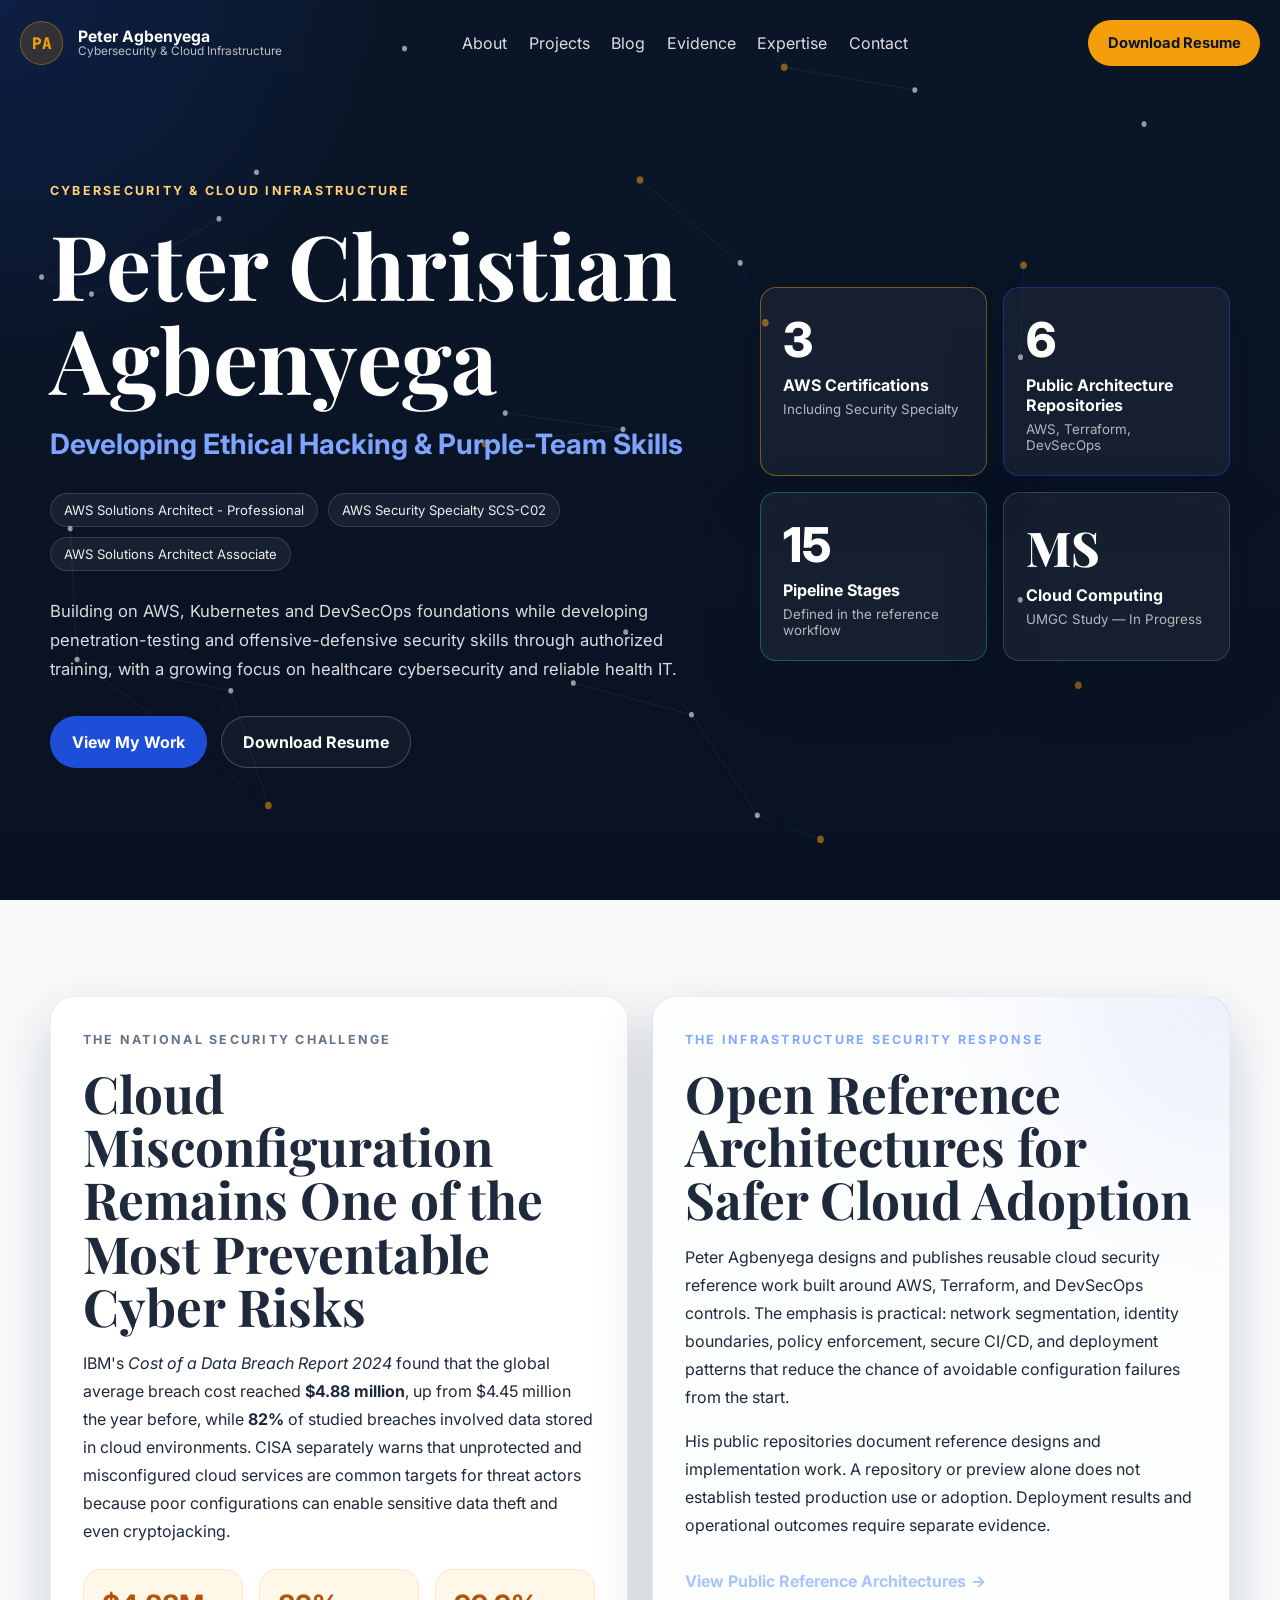
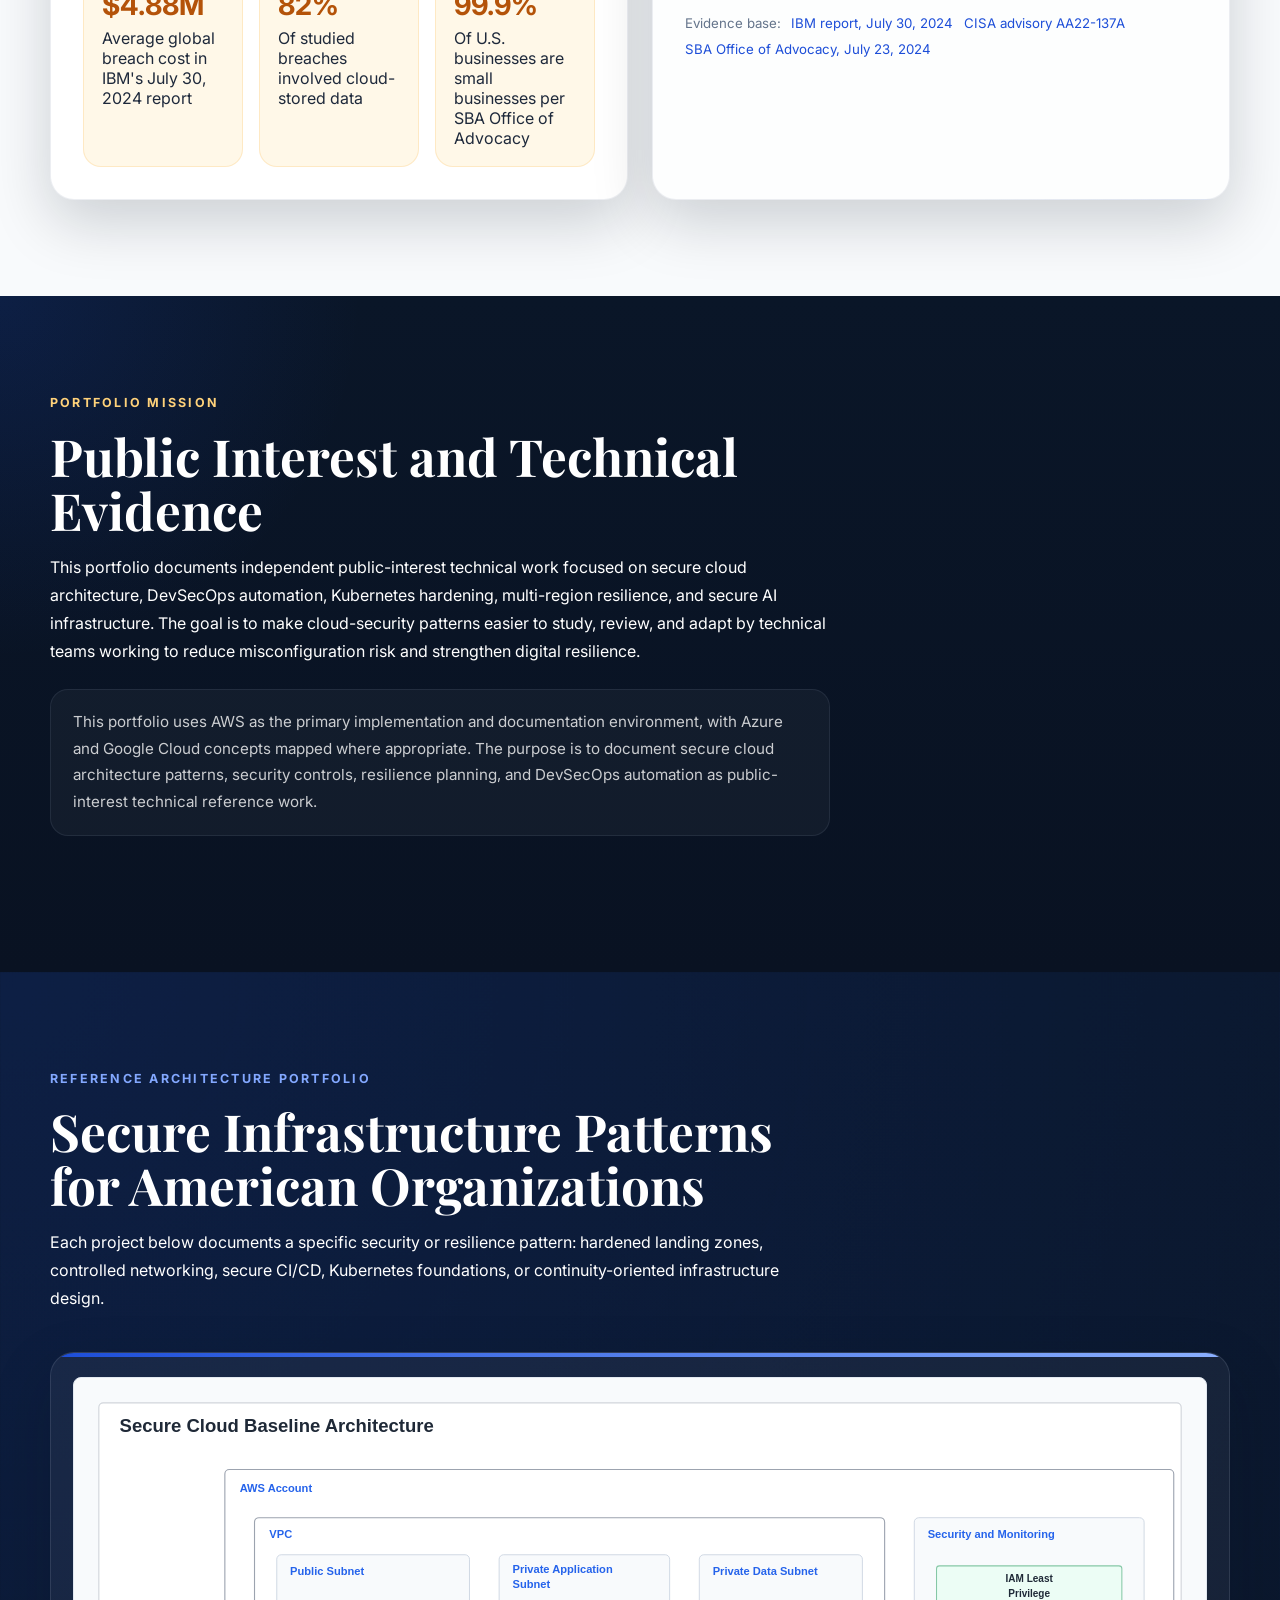
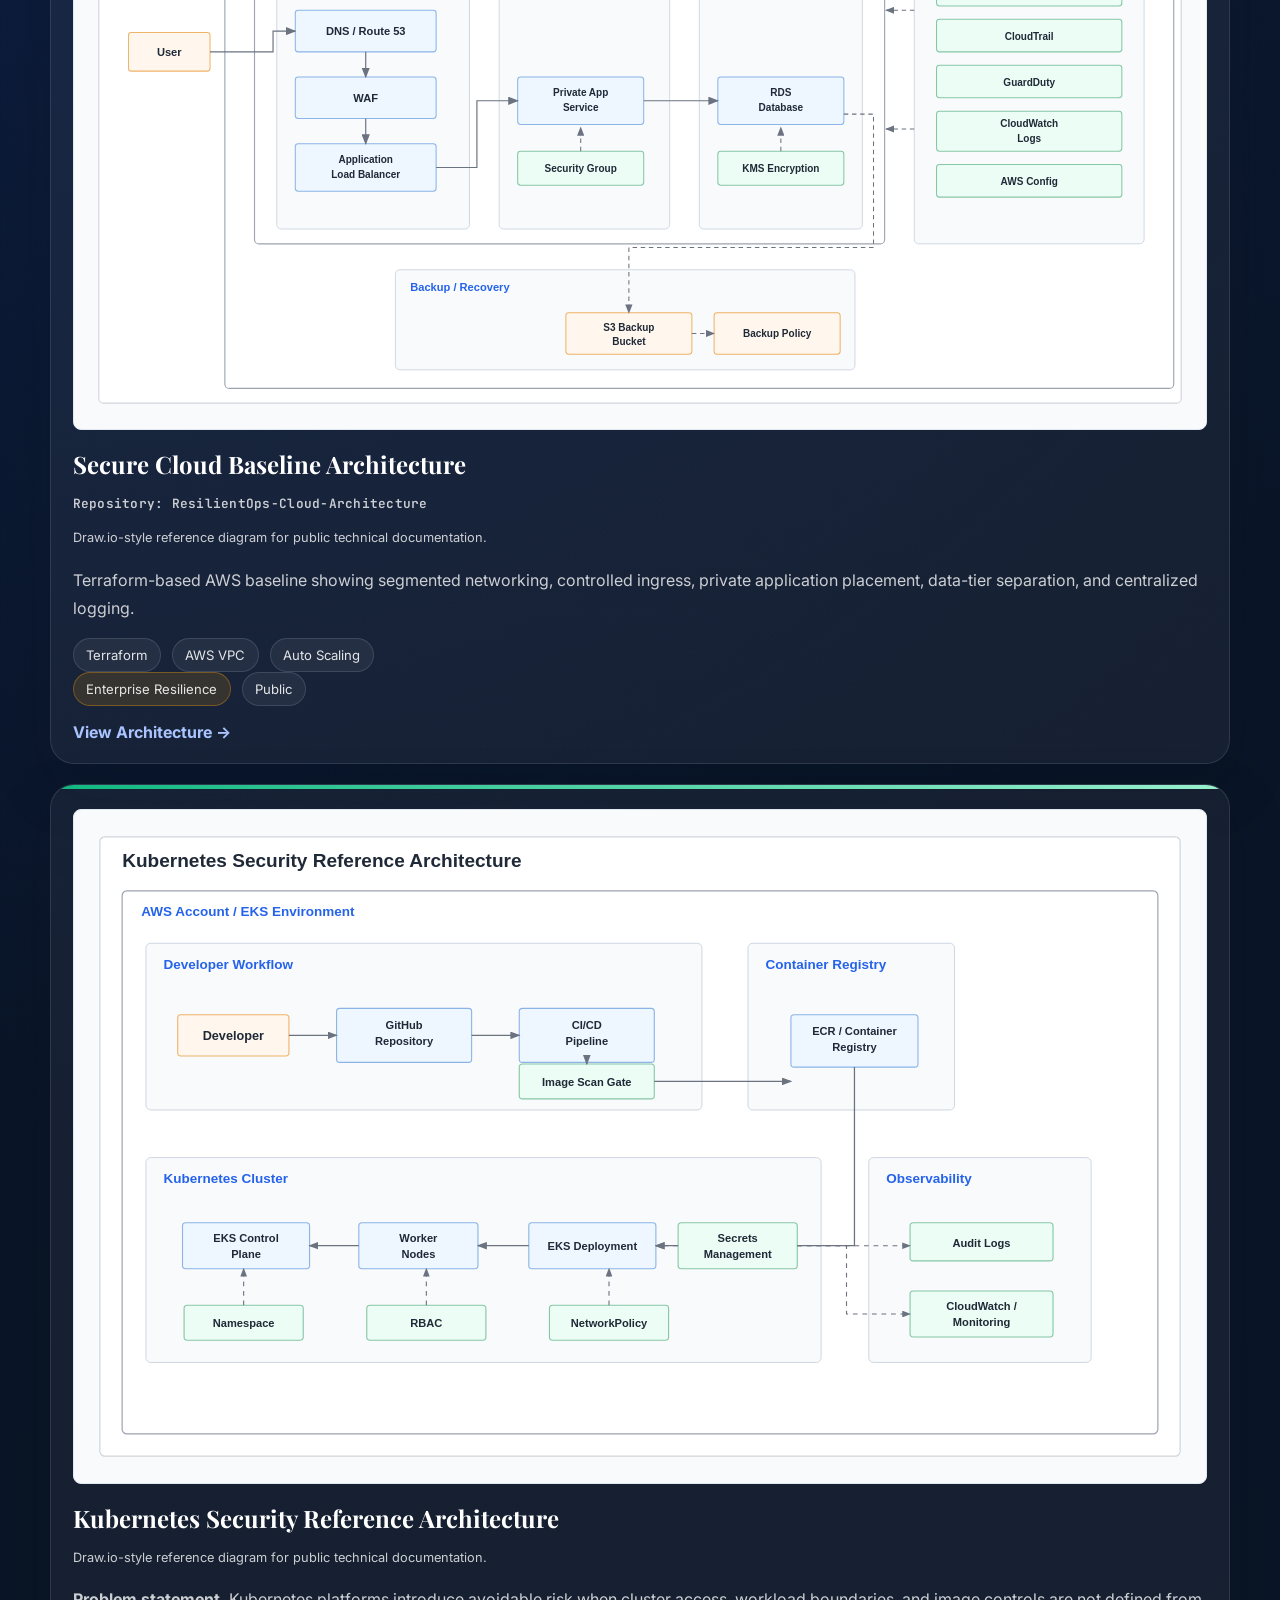
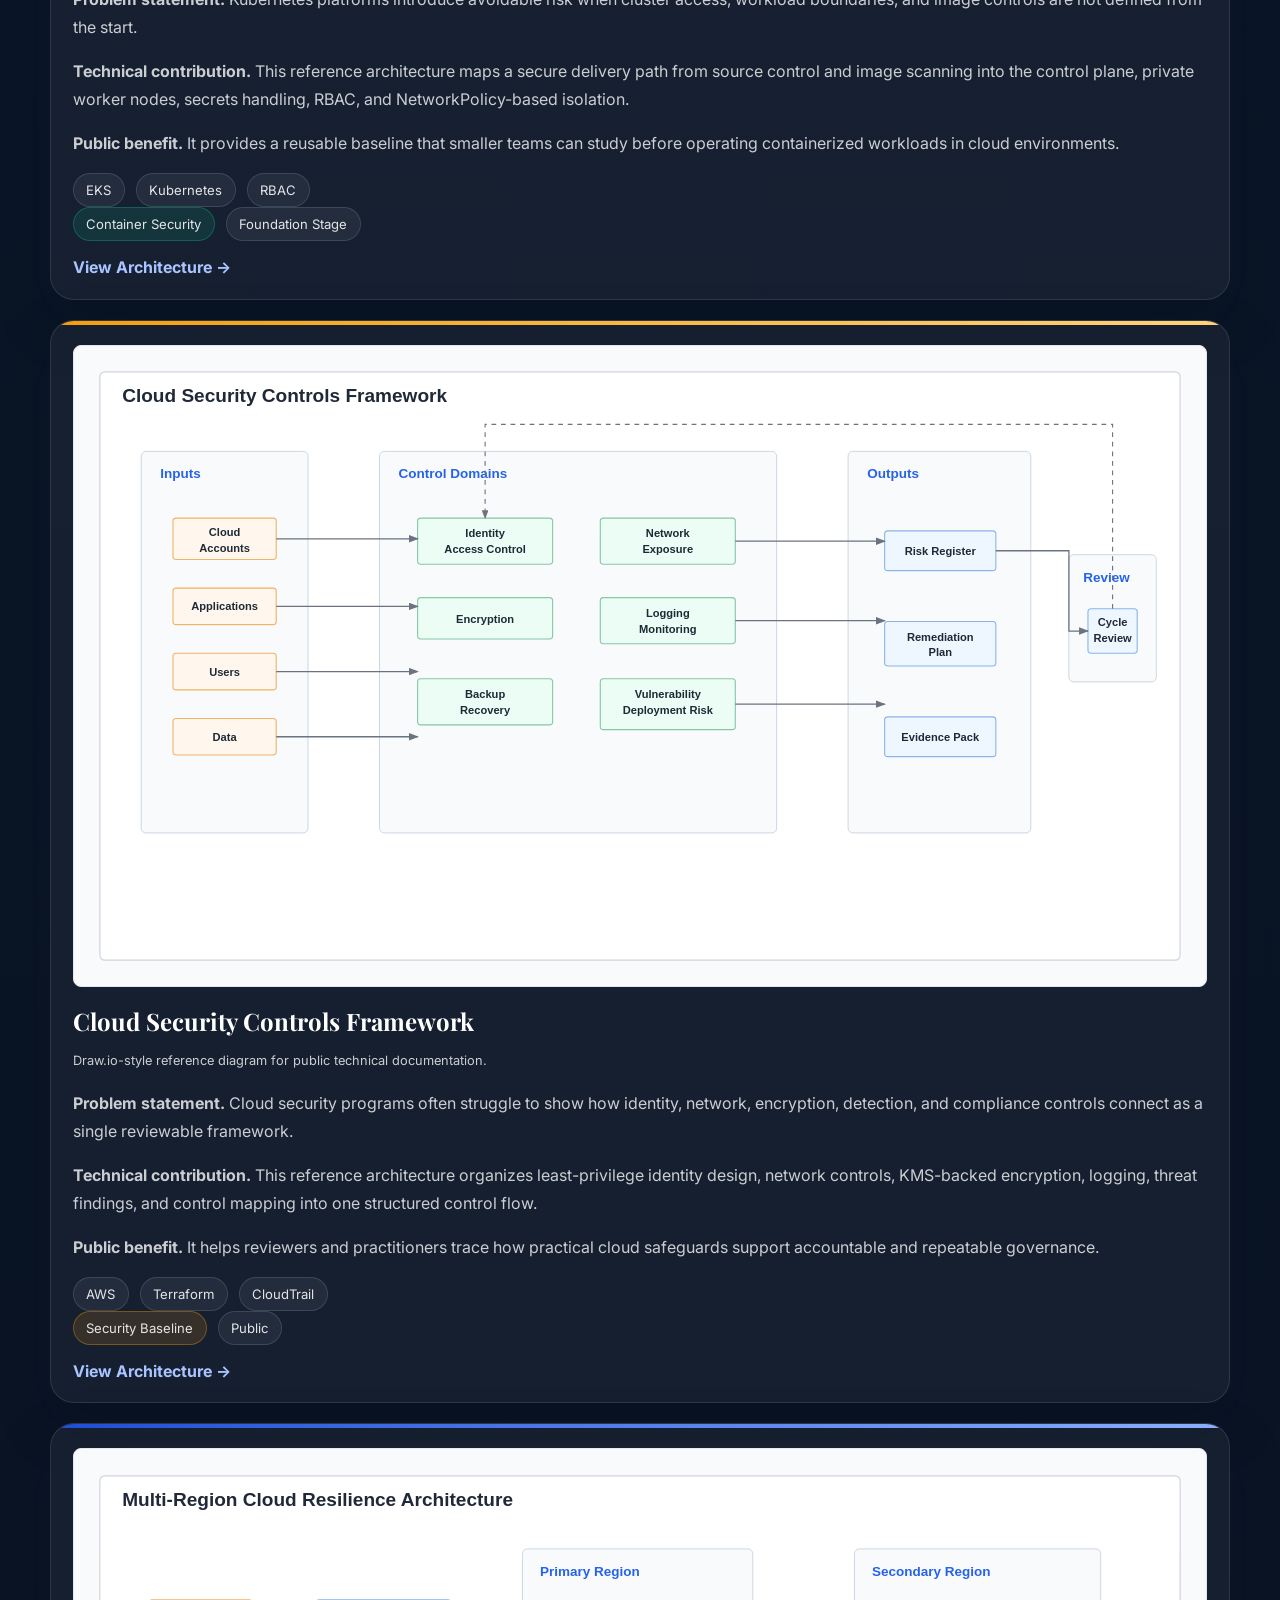
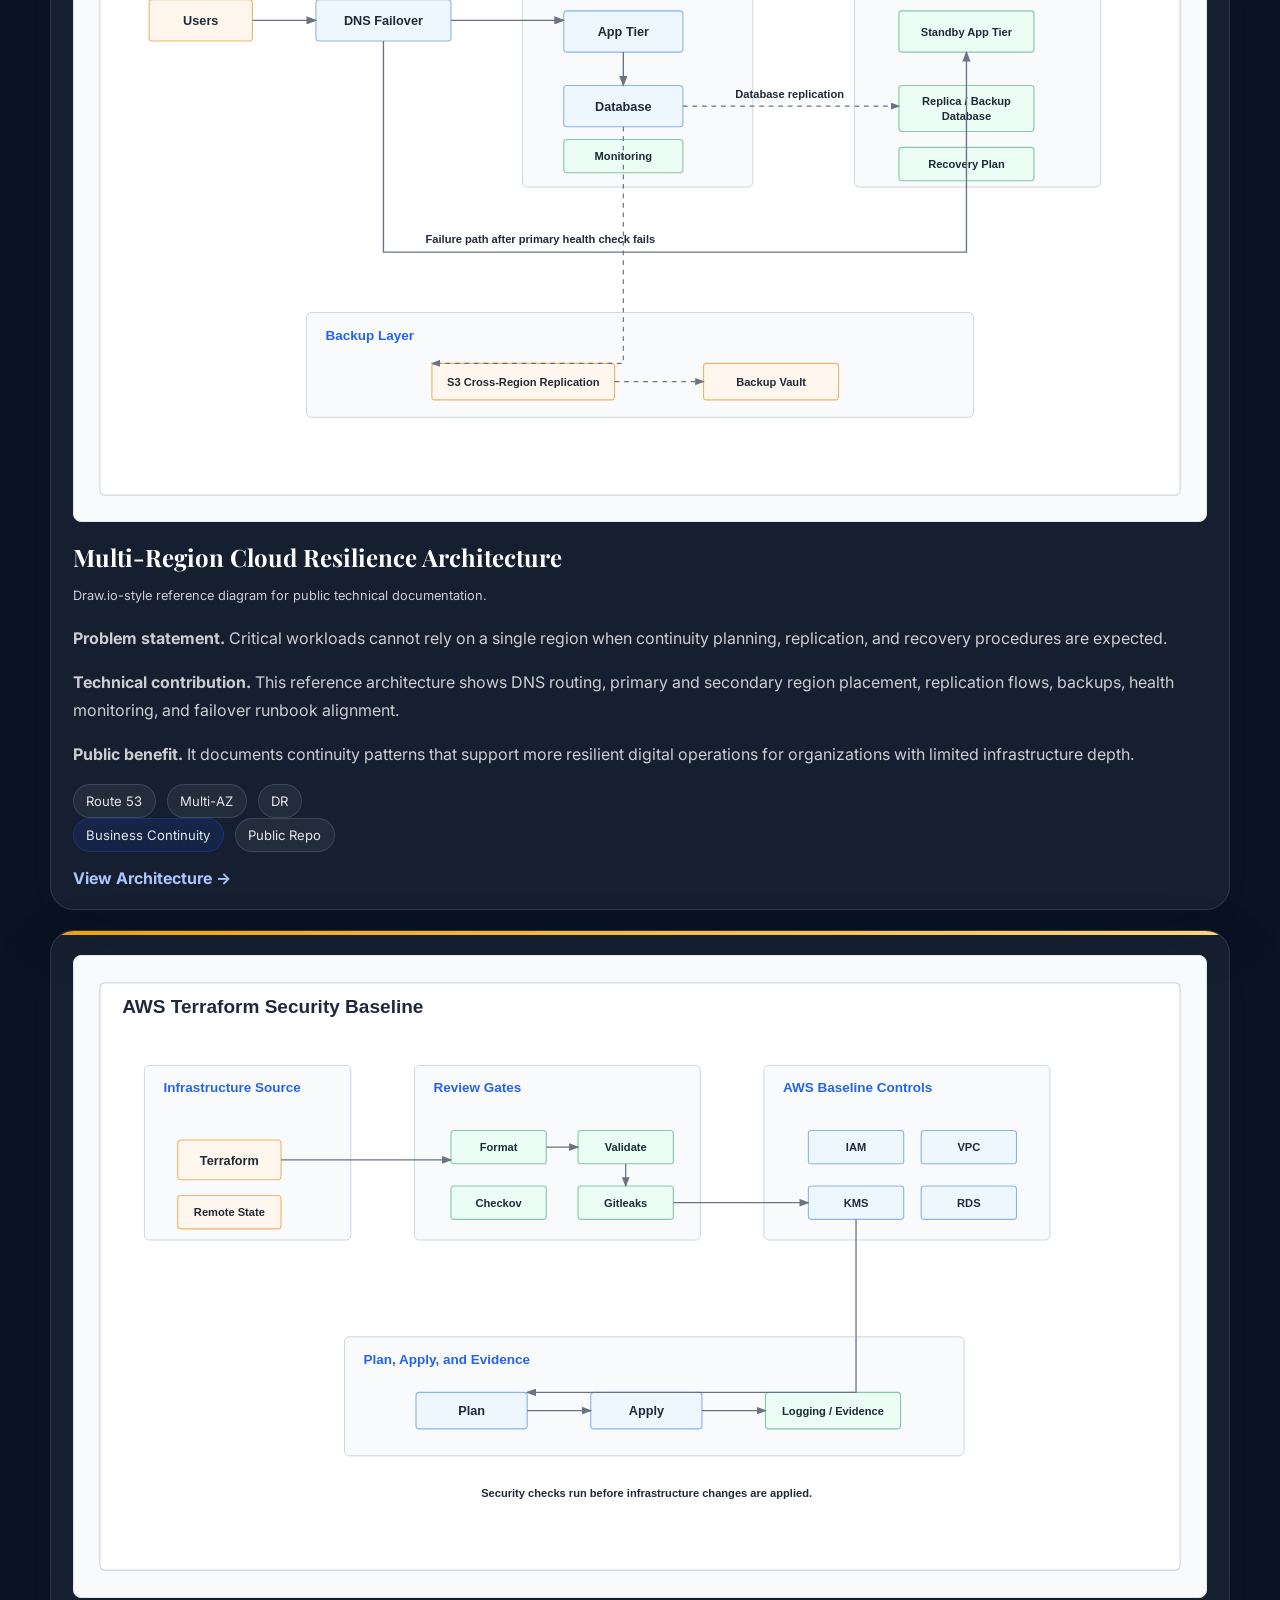
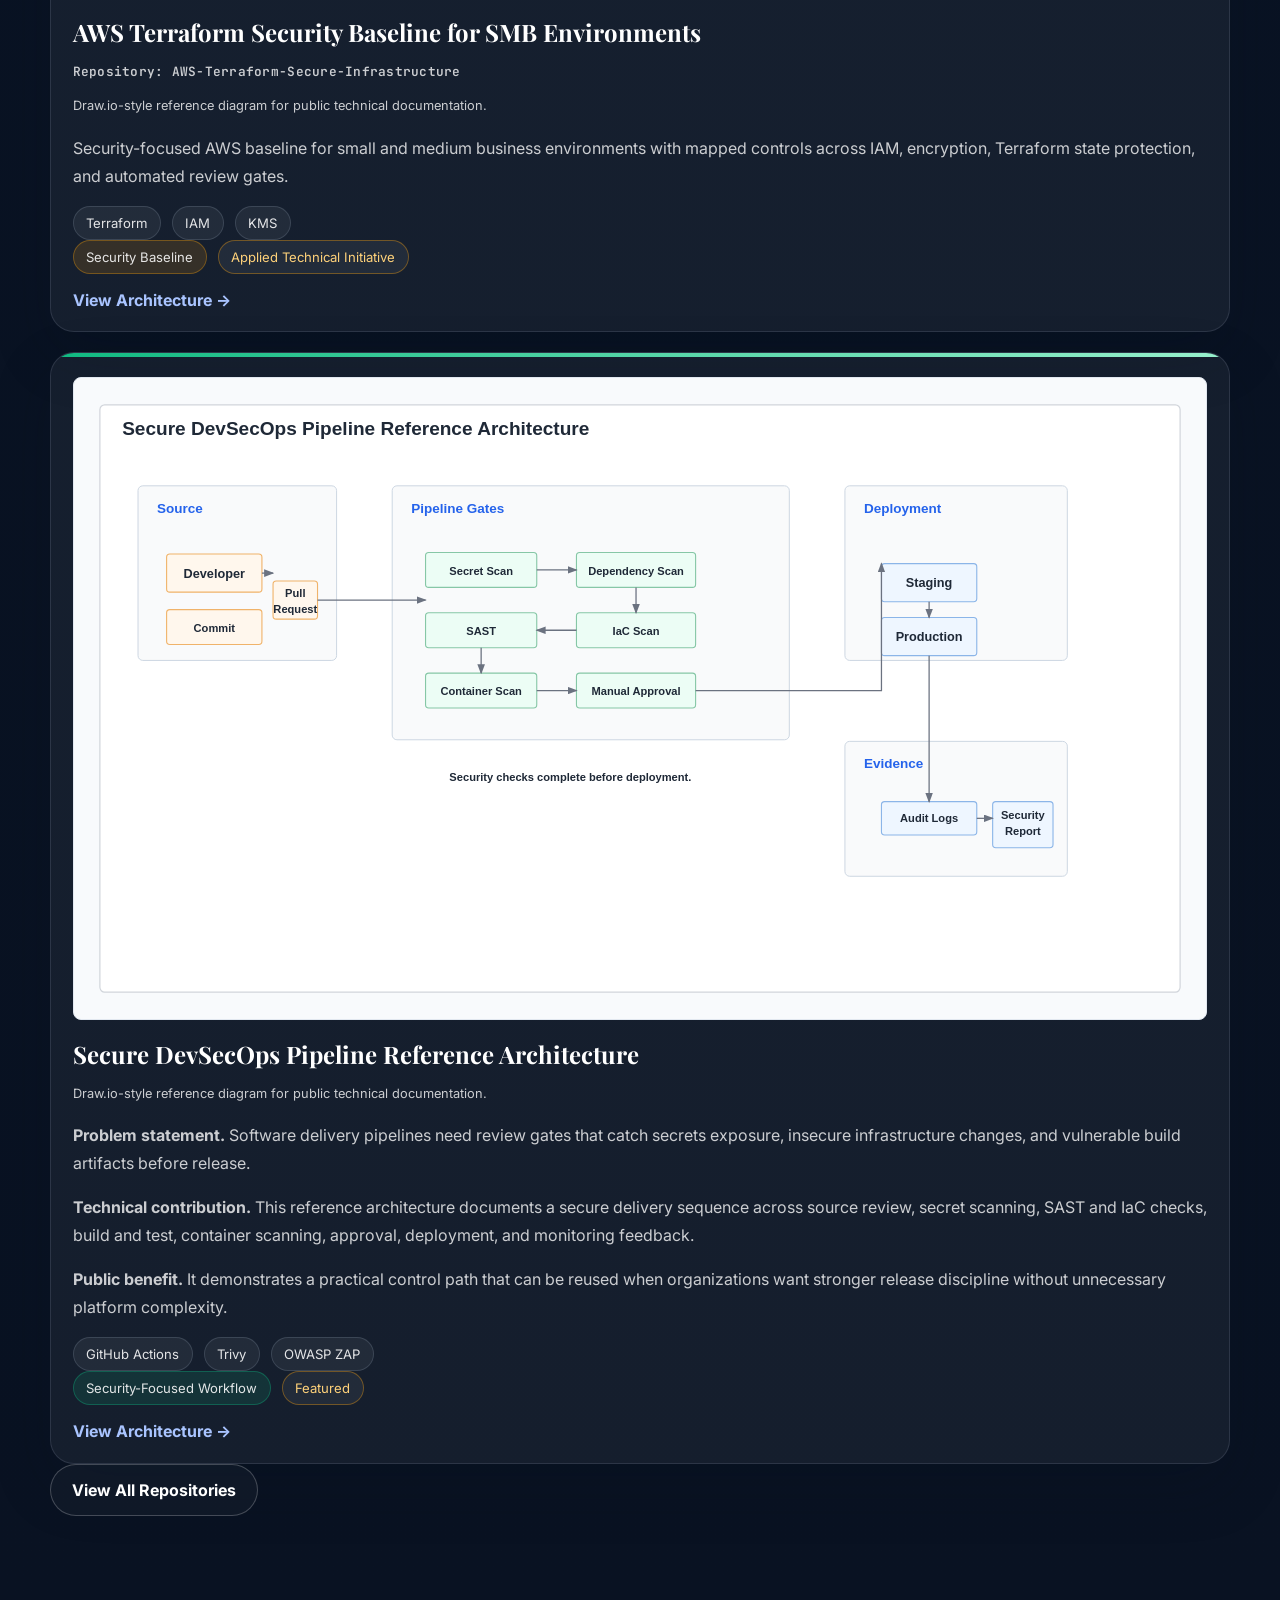
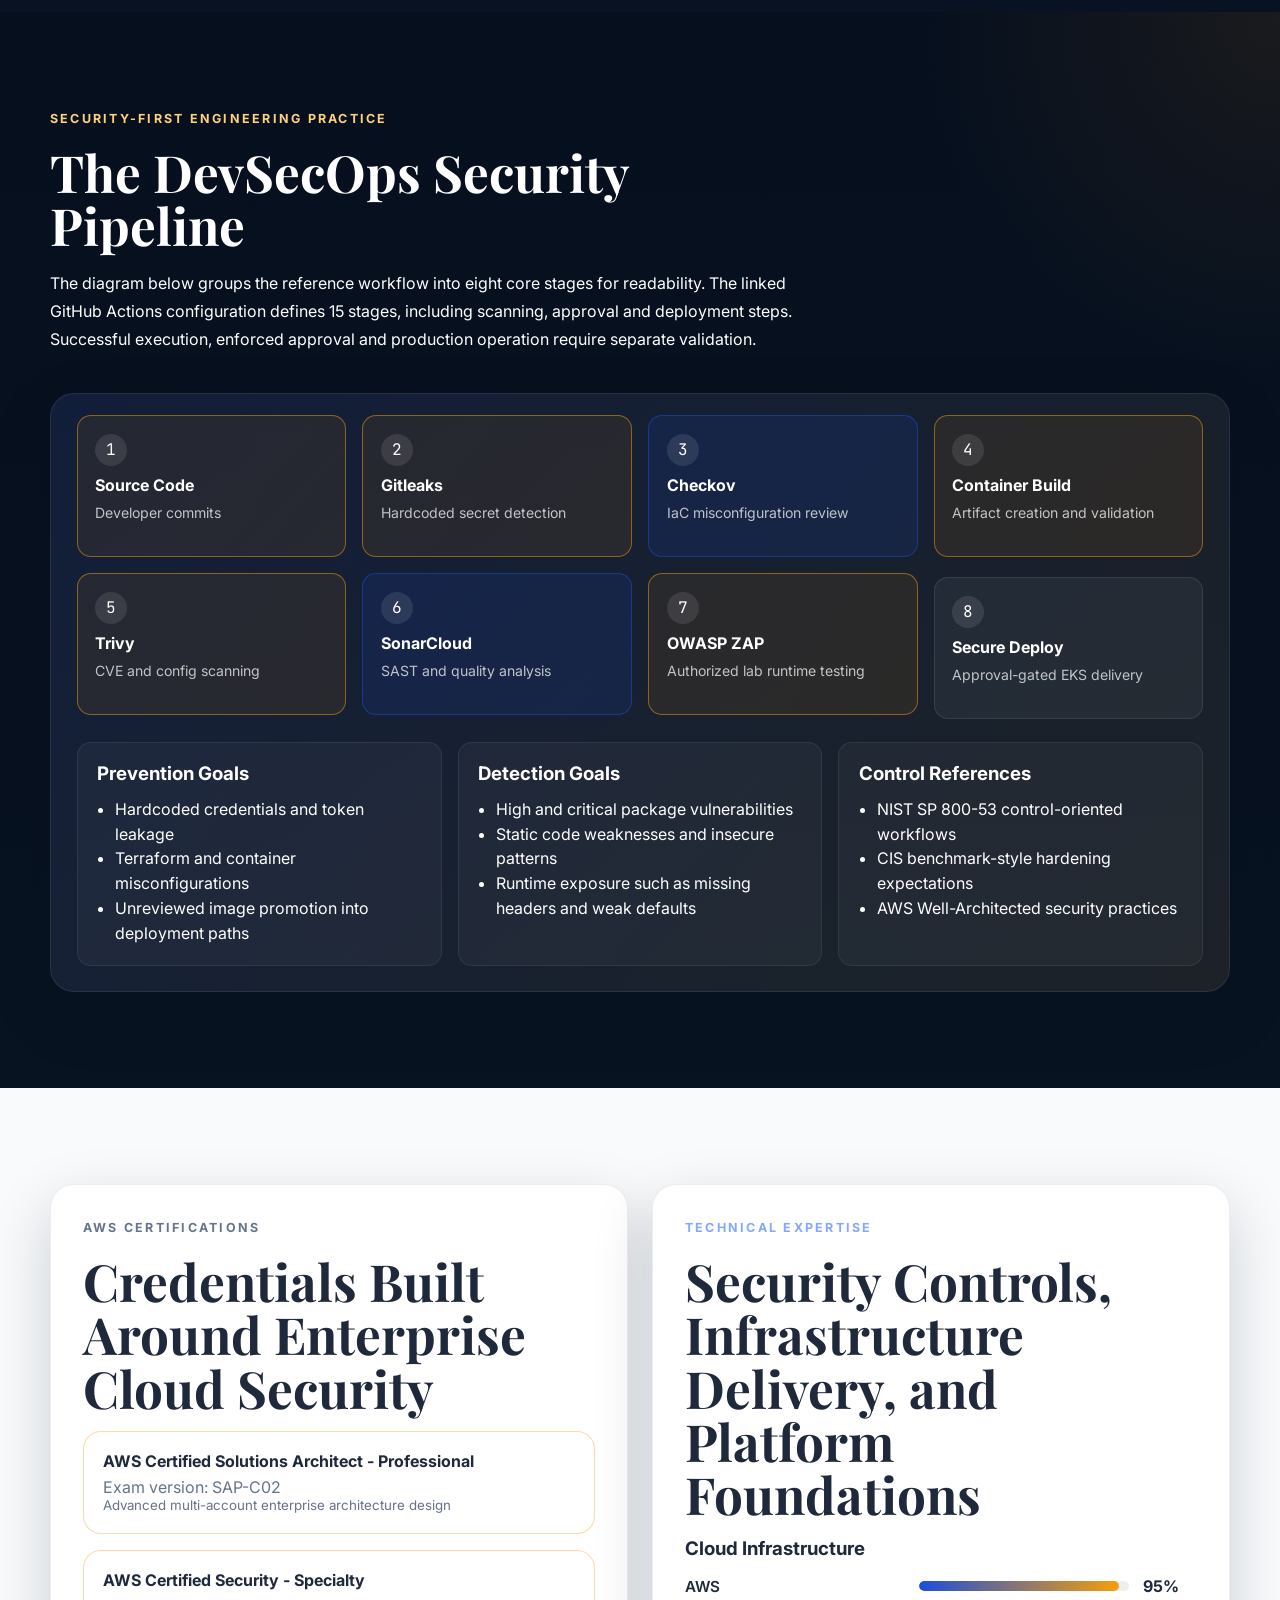
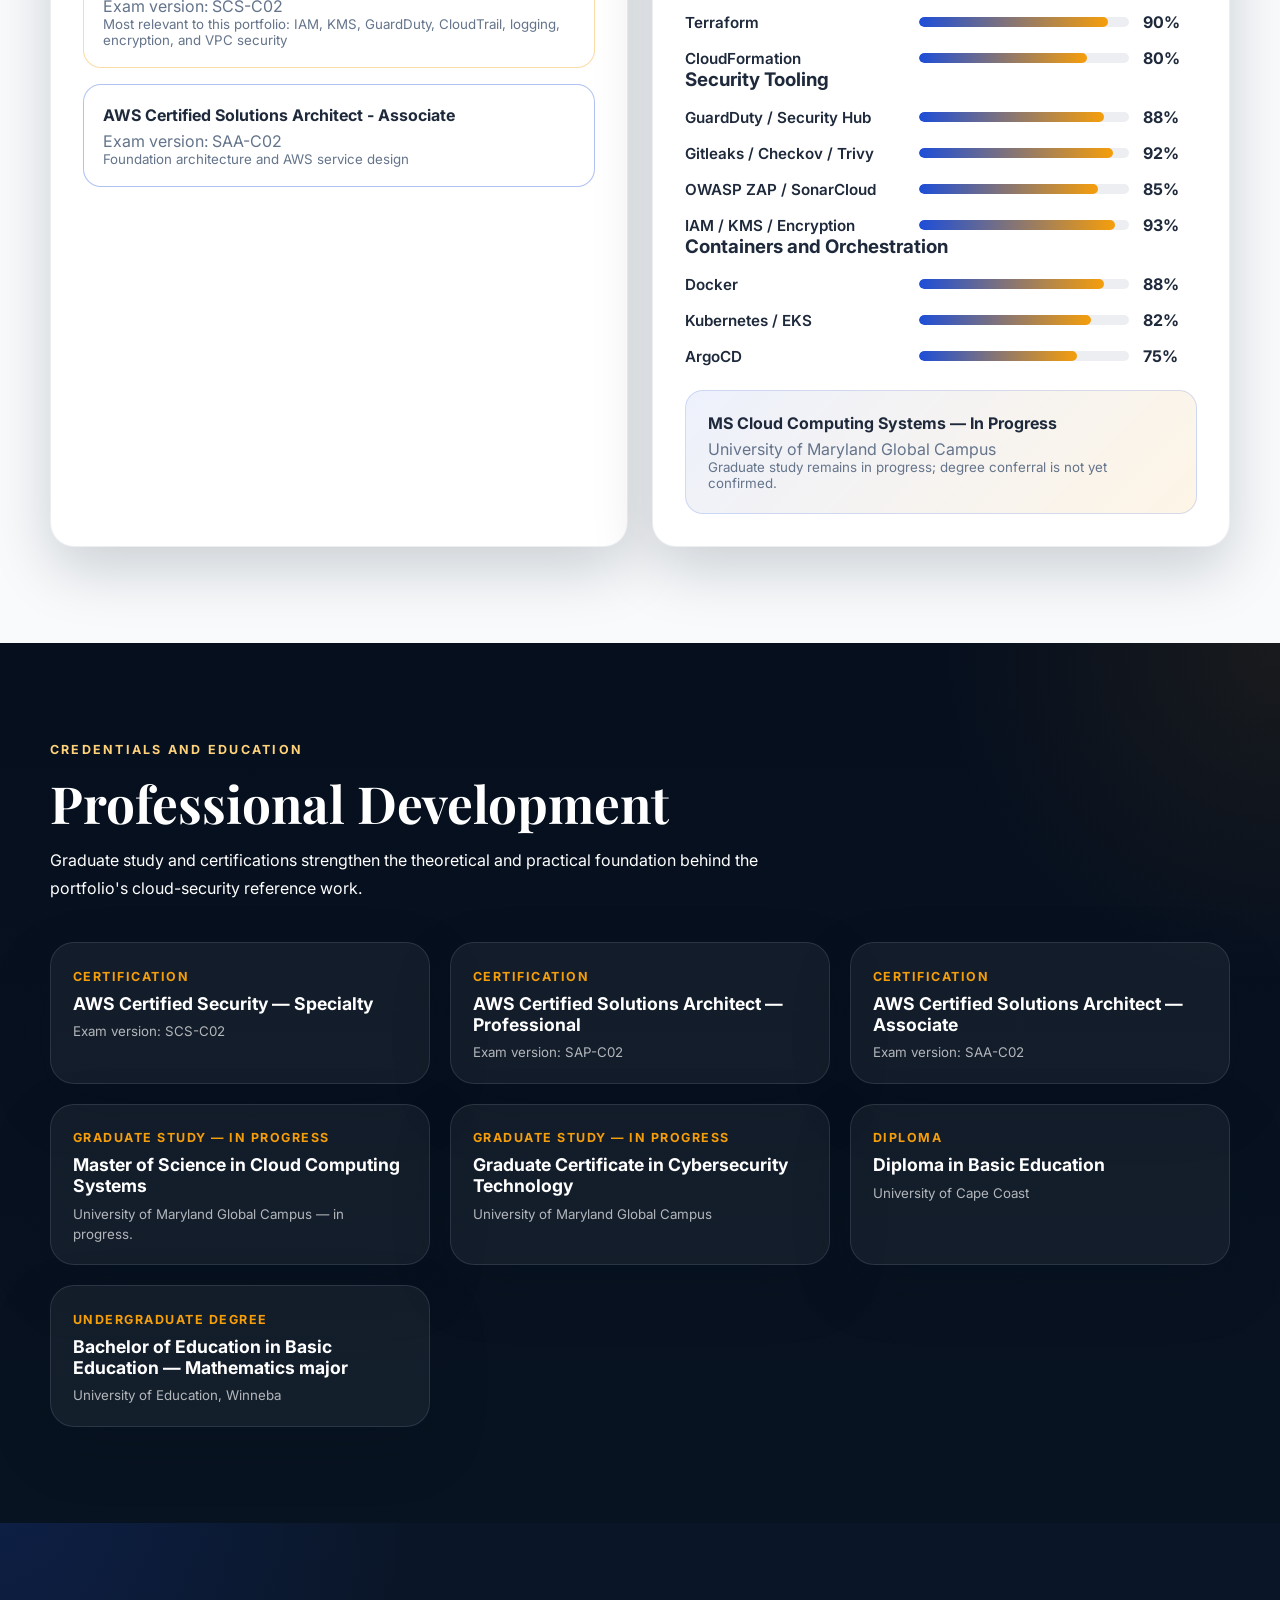
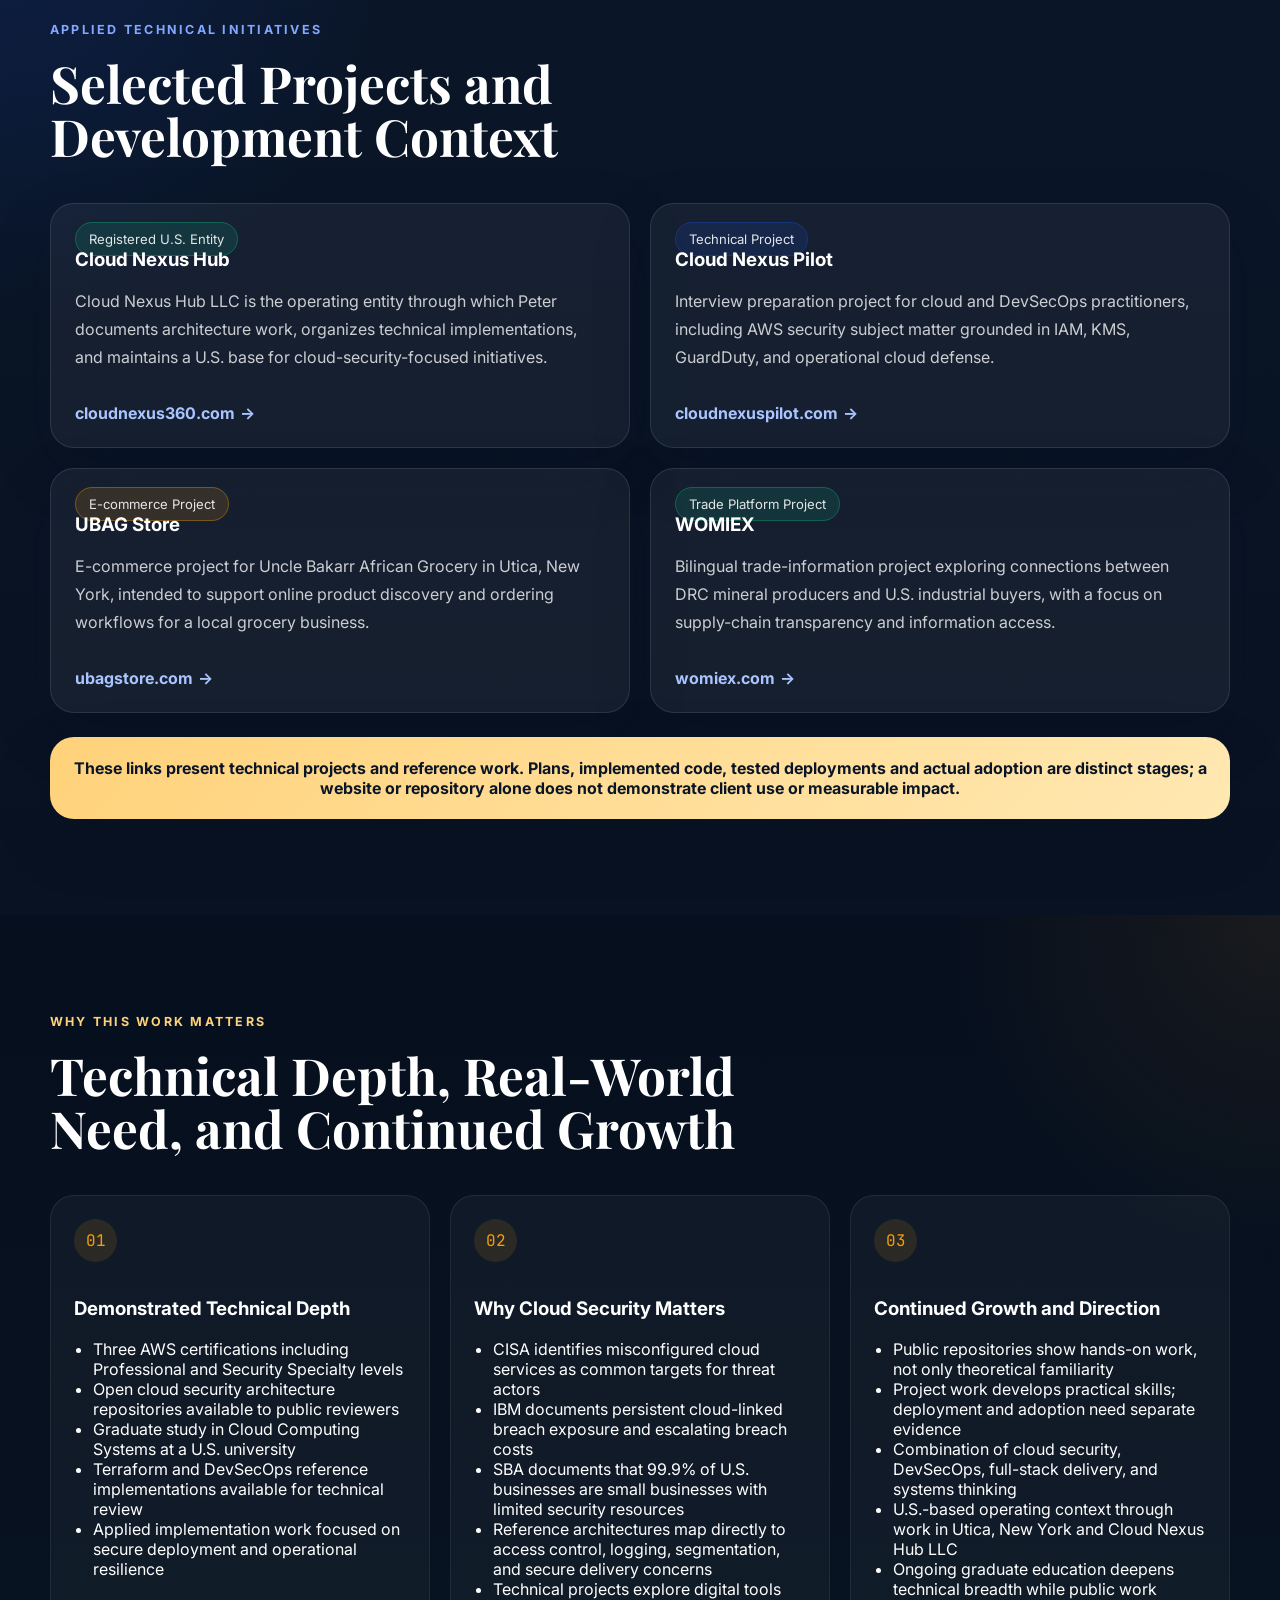
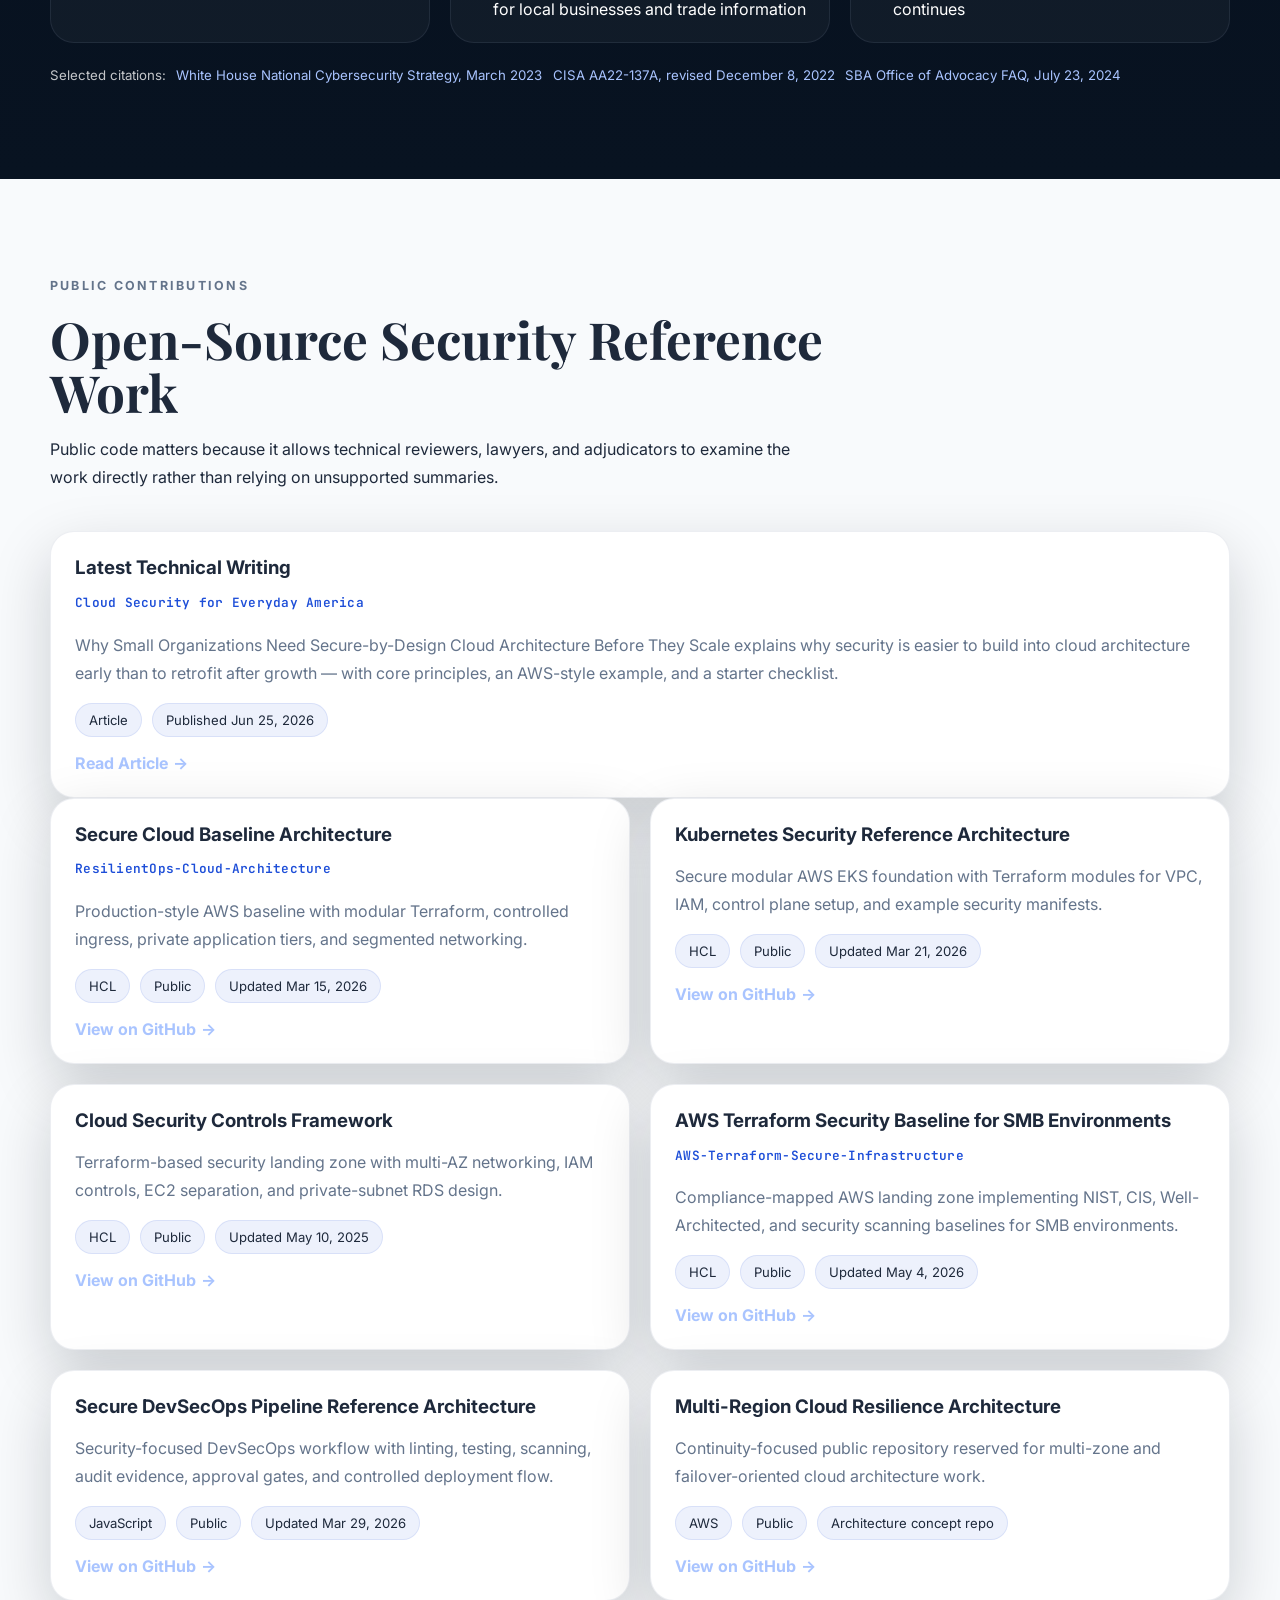
==== commit d189e553: "Align portfolio profile, learning status and project evidence Build on the existing cybersecurity an" ====
--- a/index.html
+++ b/index.html
@@ -22,6 +22,9 @@
     <meta property="og:type" content="website" />
     <meta property="og:url" content="https://petercagbenyega.com" />
     <meta property="og:site_name" content="Peter Christian Agbenyega" />
+    <meta name="twitter:card" content="summary" />
+    <meta name="twitter:title" content="Peter Christian Agbenyega - Cybersecurity &amp; Cloud Infrastructure" />
+    <meta name="twitter:description" content="Cloud security and DevSecOps reference work, with developing ethical-hacking and purple-team skills and a growing focus on healthcare cybersecurity and reliable health IT." />
     <link rel="canonical" href="https://petercagbenyega.com" />
     <link rel="preconnect" href="https://fonts.googleapis.com" />
     <link rel="preconnect" href="https://fonts.gstatic.com" crossorigin />
@@ -138,13 +141,13 @@
               </article>
               <article class="stat-card stat-card-success">
                 <strong class="stat-number" data-count="15">15</strong>
-                <span class="stat-label">Pipeline Gates</span>
-                <small>From scan to approved deploy</small>
+                <span class="stat-label">Pipeline Stages</span>
+                <small>Defined in the reference workflow</small>
               </article>
               <article class="stat-card stat-card-slate">
                 <strong class="stat-number stat-text">MS</strong>
                 <span class="stat-label">Cloud Computing</span>
-                <small>UMGC Graduate Study</small>
+                <small>UMGC Study — In Progress</small>
               </article>
             </div>
           </div>
@@ -189,9 +192,9 @@
                 from the start.
               </p>
               <p>
-                His public repositories show both infrastructure breadth and maturity honesty.
-                Mature work is presented as mature. Early-stage work is presented as a foundation.
-                That distinction matters in technical review and in legal review.
+                His public repositories document reference designs and implementation work.
+                A repository or preview alone does not establish tested production use or adoption.
+                Deployment results and operational outcomes require separate evidence.
               </p>
               <a class="text-link" href="https://github.com/Peter-Agbenyega">
                 View Public Reference Architectures
@@ -455,10 +458,10 @@
               <p class="eyebrow eyebrow-gold">Security-First Engineering Practice</p>
               <h2>The DevSecOps Security Pipeline</h2>
               <p>
-                The diagram below groups Peter's public workflow into eight core gates for
-                readability. The underlying GitHub Actions implementation in the flagship
-                DevSecOps pipeline reference architecture currently spans 15 total stages from
-                validation through approved deployment.
+                The diagram below groups the reference workflow into eight core stages for
+                readability. The linked GitHub Actions configuration defines 15 stages, including
+                scanning, approval and deployment steps. Successful execution, enforced approval
+                and production operation require separate validation.
               </p>
             </div>
             <div class="pipeline-shell reveal">
@@ -496,7 +499,7 @@
                 <article class="pipeline-stage stage-gold">
                   <span class="pipeline-icon">7</span>
                   <strong>OWASP ZAP</strong>
-                  <small>Runtime security testing</small>
+                  <small>Authorized lab runtime testing</small>
                 </article>
                 <article class="pipeline-stage stage-success">
                   <span class="pipeline-icon">8</span>
@@ -506,7 +509,7 @@
               </div>
               <div class="pipeline-columns">
                 <div>
-                  <h3>Prevents</h3>
+                  <h3>Prevention Goals</h3>
                   <ul>
                     <li>Hardcoded credentials and token leakage</li>
                     <li>Terraform and container misconfigurations</li>
@@ -514,7 +517,7 @@
                   </ul>
                 </div>
                 <div>
-                  <h3>Detects</h3>
+                  <h3>Detection Goals</h3>
                   <ul>
                     <li>High and critical package vulnerabilities</li>
                     <li>Static code weaknesses and insecure patterns</li>
@@ -522,7 +525,7 @@
                   </ul>
                 </div>
                 <div>
-                  <h3>Complies With</h3>
+                  <h3>Control References</h3>
                   <ul>
                     <li>NIST SP 800-53 control-oriented workflows</li>
                     <li>CIS benchmark-style hardening expectations</li>
@@ -542,12 +545,12 @@
               <div class="cert-list">
                 <div class="cert-card cert-gold">
                   <strong>AWS Certified Solutions Architect - Professional</strong>
-                  <span>Credential: SAP-C02</span>
+                  <span>Exam version: SAP-C02</span>
                   <small>Advanced multi-account enterprise architecture design</small>
                 </div>
                 <div class="cert-card cert-gold">
                   <strong>AWS Certified Security - Specialty</strong>
-                  <span>Credential: SCS-C02</span>
+                  <span>Exam version: SCS-C02</span>
                   <small>
                     Most relevant to this portfolio: IAM, KMS, GuardDuty, CloudTrail, logging,
                     encryption, and VPC security
@@ -555,7 +558,7 @@
                 </div>
                 <div class="cert-card cert-electric">
                   <strong>AWS Certified Solutions Architect - Associate</strong>
-                  <span>Credential: SAA-C03</span>
+                  <span>Exam version: SAA-C02</span>
                   <small>Foundation architecture and AWS service design</small>
                 </div>
               </div>
@@ -645,22 +648,22 @@
               <article class="prof-dev-card reveal">
                 <span class="prof-dev-type">Certification</span>
                 <h3>AWS Certified Security — Specialty</h3>
-                <small>Credential: SCS-C02</small>
+                <small>Exam version: SCS-C02</small>
               </article>
               <article class="prof-dev-card reveal">
                 <span class="prof-dev-type">Certification</span>
                 <h3>AWS Certified Solutions Architect — Professional</h3>
-                <small>Credential: SAP-C02</small>
+                <small>Exam version: SAP-C02</small>
               </article>
               <article class="prof-dev-card reveal">
                 <span class="prof-dev-type">Certification</span>
                 <h3>AWS Certified Solutions Architect — Associate</h3>
-                <small>Credential: SAA-C03</small>
+                <small>Exam version: SAA-C02</small>
               </article>
               <article class="prof-dev-card reveal">
                 <span class="prof-dev-type">Graduate Study — In Progress</span>
                 <h3>Master of Science in Cloud Computing Systems</h3>
-                <small>University of Maryland Global Campus — in progress. Transcript expected December 12, 2026; degree conferral is not yet confirmed.</small>
+                <small>University of Maryland Global Campus — in progress.</small>
               </article>
               <article class="prof-dev-card reveal">
                 <span class="prof-dev-type">Graduate Study — In Progress</span>
@@ -685,7 +688,7 @@
           <div class="container">
             <div class="section-heading reveal">
               <p class="eyebrow eyebrow-electric">Applied Technical Initiatives</p>
-              <h2>Selected Implementations and Operating Context</h2>
+              <h2>Selected Projects and Development Context</h2>
             </div>
             <div class="commercial-grid">
               <article class="commercial-card reveal">
@@ -699,40 +702,40 @@
                 <a class="text-link" href="https://cloudnexus360.com">cloudnexus360.com</a>
               </article>
               <article class="commercial-card reveal">
-                <span class="tag tag-electric">Technical Platform</span>
+                <span class="tag tag-electric">Technical Project</span>
                 <h3>Cloud Nexus Pilot</h3>
                 <p>
-                  Interview preparation platform for cloud and DevSecOps practitioners, including
+                  Interview preparation project for cloud and DevSecOps practitioners, including
                   AWS security subject matter grounded in IAM, KMS, GuardDuty, and
                   operational cloud defense.
                 </p>
                 <a class="text-link" href="https://cloudnexuspilot.com">cloudnexuspilot.com</a>
               </article>
               <article class="commercial-card reveal">
-                <span class="tag tag-gold">Selected Implementation</span>
+                <span class="tag tag-gold">E-commerce Project</span>
                 <h3>UBAG Store</h3>
                 <p>
-                  E-commerce platform for Uncle Bakarr African Grocery in Utica, New York,
-                  extending digital access to a minority-owned local business serving the
-                  surrounding Utica community through online commerce infrastructure.
+                  E-commerce project for Uncle Bakarr African Grocery in Utica, New York,
+                  intended to support online product discovery and ordering workflows for a
+                  local grocery business.
                 </p>
                 <a class="text-link" href="https://ubagstore.com">ubagstore.com</a>
               </article>
               <article class="commercial-card reveal">
-                <span class="tag tag-success">Trade Information Platform</span>
+                <span class="tag tag-success">Trade Platform Project</span>
                 <h3>WOMIEX</h3>
                 <p>
-                  Bilingual trade platform supporting cross-border visibility between DRC mineral
+                  Bilingual trade-information project exploring connections between DRC mineral
                   producers and U.S. industrial buyers, with a focus on supply-chain transparency
-                  and commercial trust.
+                  and information access.
                 </p>
                 <a class="text-link" href="https://womiex.com">womiex.com</a>
               </article>
             </div>
             <div class="impact-banner reveal">
-              These initiatives provide factual implementation context: public reference work,
-              live technical platforms, and applied architecture experience connected to smaller
-              organizations that often lack dedicated cloud security capacity.
+              These links present technical projects and reference work. Plans, implemented code,
+              tested deployments and actual adoption are distinct stages; a website or repository
+              alone does not demonstrate client use or measurable impact.
             </div>
           </div>
         </section>
@@ -751,7 +754,7 @@
                   <li>Three AWS certifications including Professional and Security Specialty levels</li>
                   <li>Open cloud security architecture repositories available to public reviewers</li>
                   <li>Graduate study in Cloud Computing Systems at a U.S. university</li>
-                  <li>Production-oriented Terraform and DevSecOps implementation evidence</li>
+                  <li>Terraform and DevSecOps reference implementations available for technical review</li>
                   <li>Applied implementation work focused on secure deployment and operational resilience</li>
                 </ul>
               </article>
@@ -763,7 +766,7 @@
                   <li>IBM documents persistent cloud-linked breach exposure and escalating breach costs</li>
                   <li>SBA documents that 99.9% of U.S. businesses are small businesses with limited security resources</li>
                   <li>Reference architectures map directly to access control, logging, segmentation, and secure delivery concerns</li>
-                  <li>Applied technical initiatives extend secure digital capability to local businesses and supply-chain platforms</li>
+                  <li>Technical projects explore digital tools for local businesses and trade information</li>
                 </ul>
               </article>
               <article class="evidence-card reveal">
@@ -771,7 +774,7 @@
                 <h3>Continued Growth and Direction</h3>
                 <ul>
                   <li>Public repositories show hands-on work, not only theoretical familiarity</li>
-                  <li>Public and live technical implementations show practical operating experience</li>
+                  <li>Project work develops practical skills; deployment and adoption need separate evidence</li>
                   <li>Combination of cloud security, DevSecOps, full-stack delivery, and systems thinking</li>
                   <li>U.S.-based operating context through work in Utica, New York and Cloud Nexus Hub LLC</li>
                   <li>Ongoing graduate education deepens technical breadth while public work continues</li>
@@ -980,11 +983,11 @@
                 organizations that serve them.
               </p>
               <p>
-                I am currently studying Information Security Fundamentals in HTB Academy and have
-                selected the Penetration Tester path, with supporting study through Arewa Cyber
-                Warrior. This is learning in progress, practiced only in authorized labs, not a
-                completed penetration-testing certification or a claim of senior-level experience.
-                I also participate on Kaggle as part of my continuing technical learning.
+                I am currently studying Information Security Fundamentals through Hack The Box
+                (HTB Academy) and have selected the Penetration Tester path. Arewa Cyber Warrior
+                (ACW360) supports my cybersecurity learning. My security-testing practice takes
+                place in authorized labs and permitted projects. I participate in Kaggle
+                competitions for research and technical learning.
               </p>
               <p>
                 My developing focus is healthcare cybersecurity and reliable health IT: protecting
@@ -1070,7 +1073,7 @@
             <div>
               <strong>Peter Christian Agbenyega</strong>
               <p>Cybersecurity &amp; Cloud Infrastructure</p>
-              <small>AWS SAA-C03 | SAP-C02 | SCS-C02</small>
+              <small>AWS SAA-C02 | SAP-C02 | SCS-C02</small>
             </div>
           </div>
           <div class="footer-links">
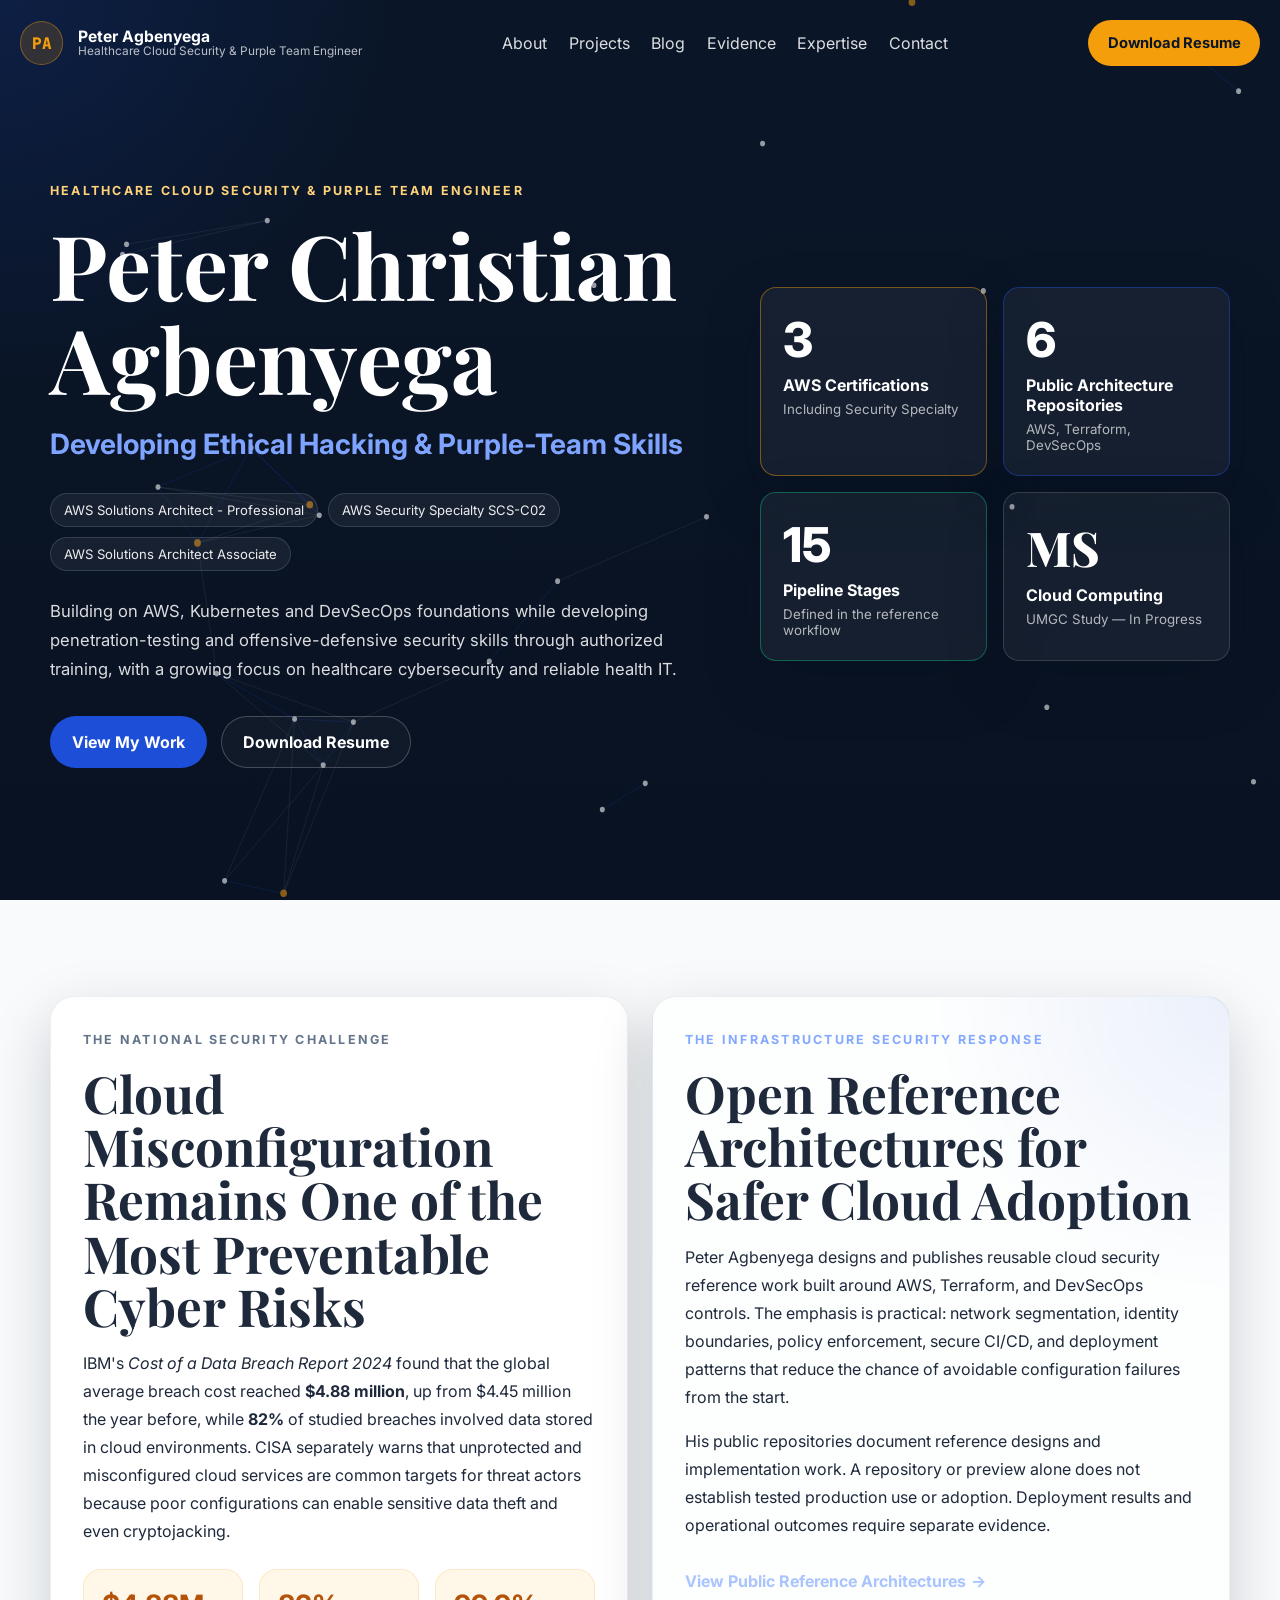
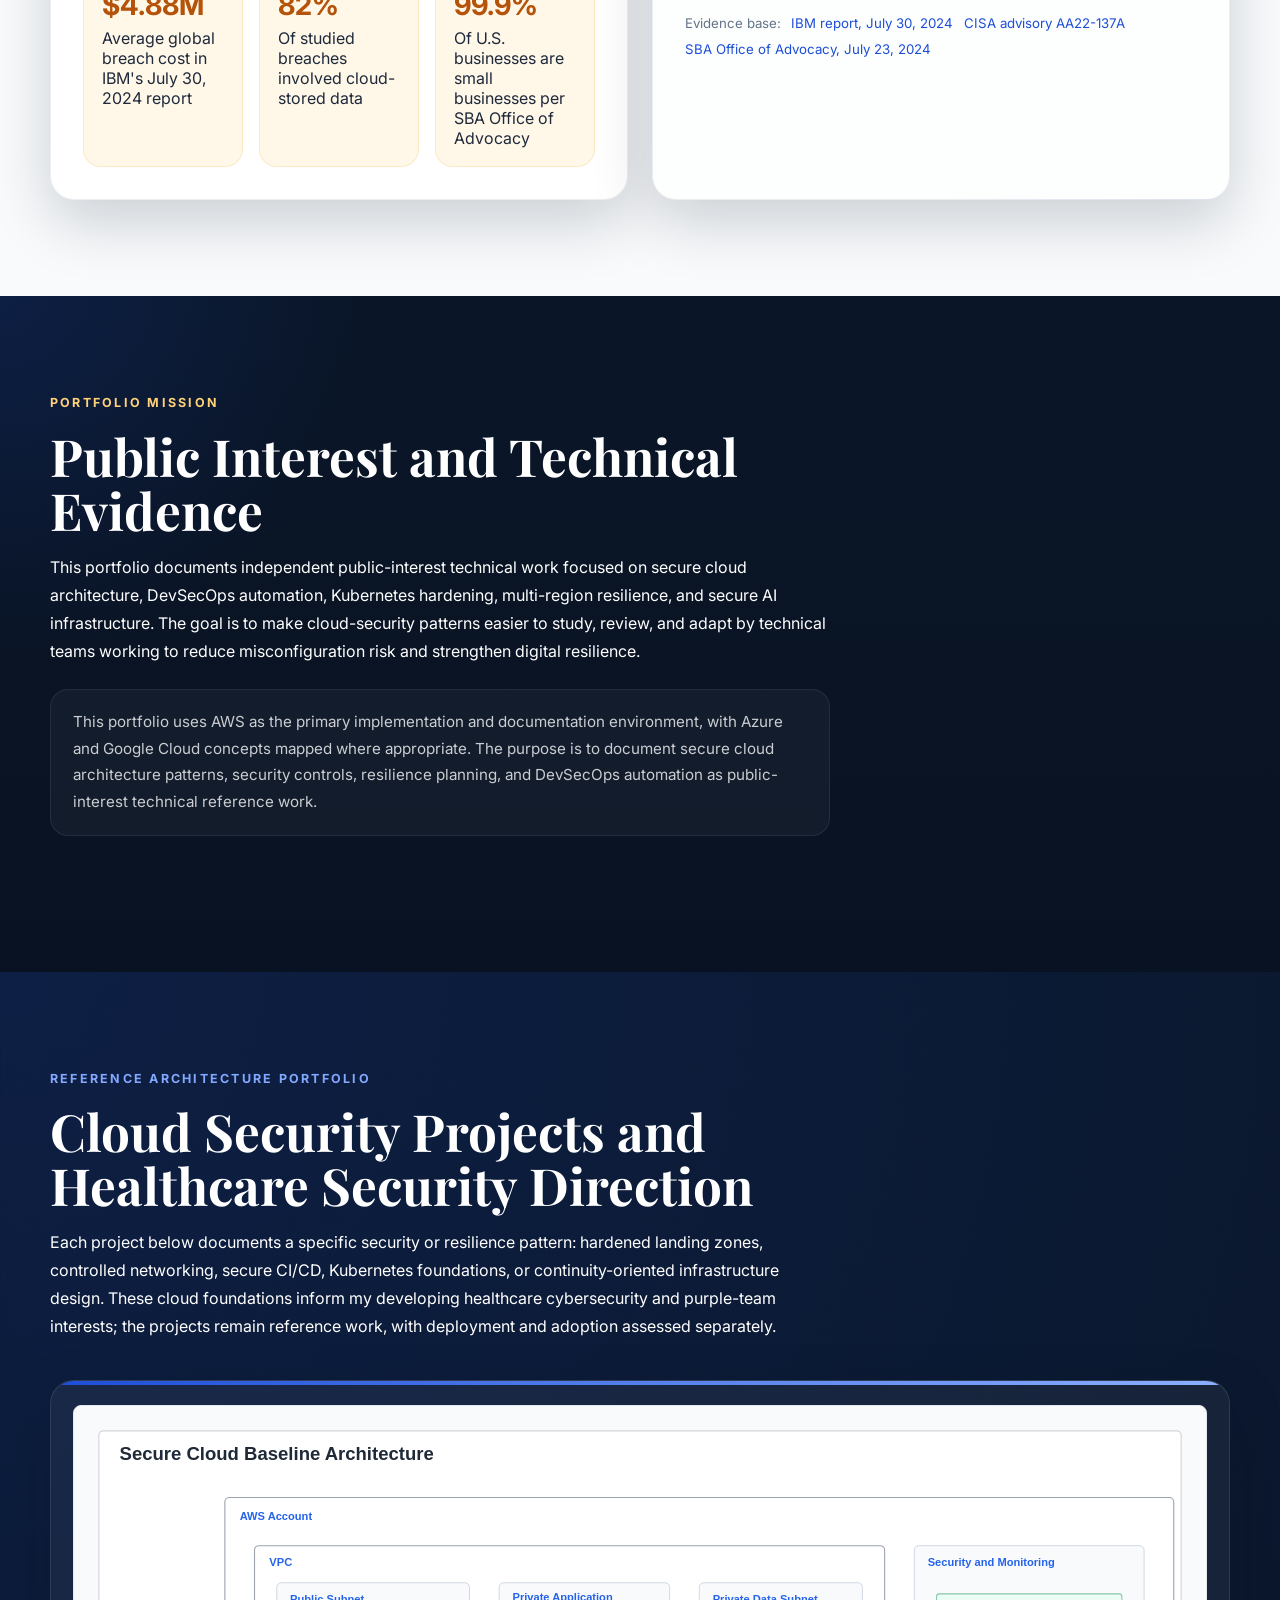
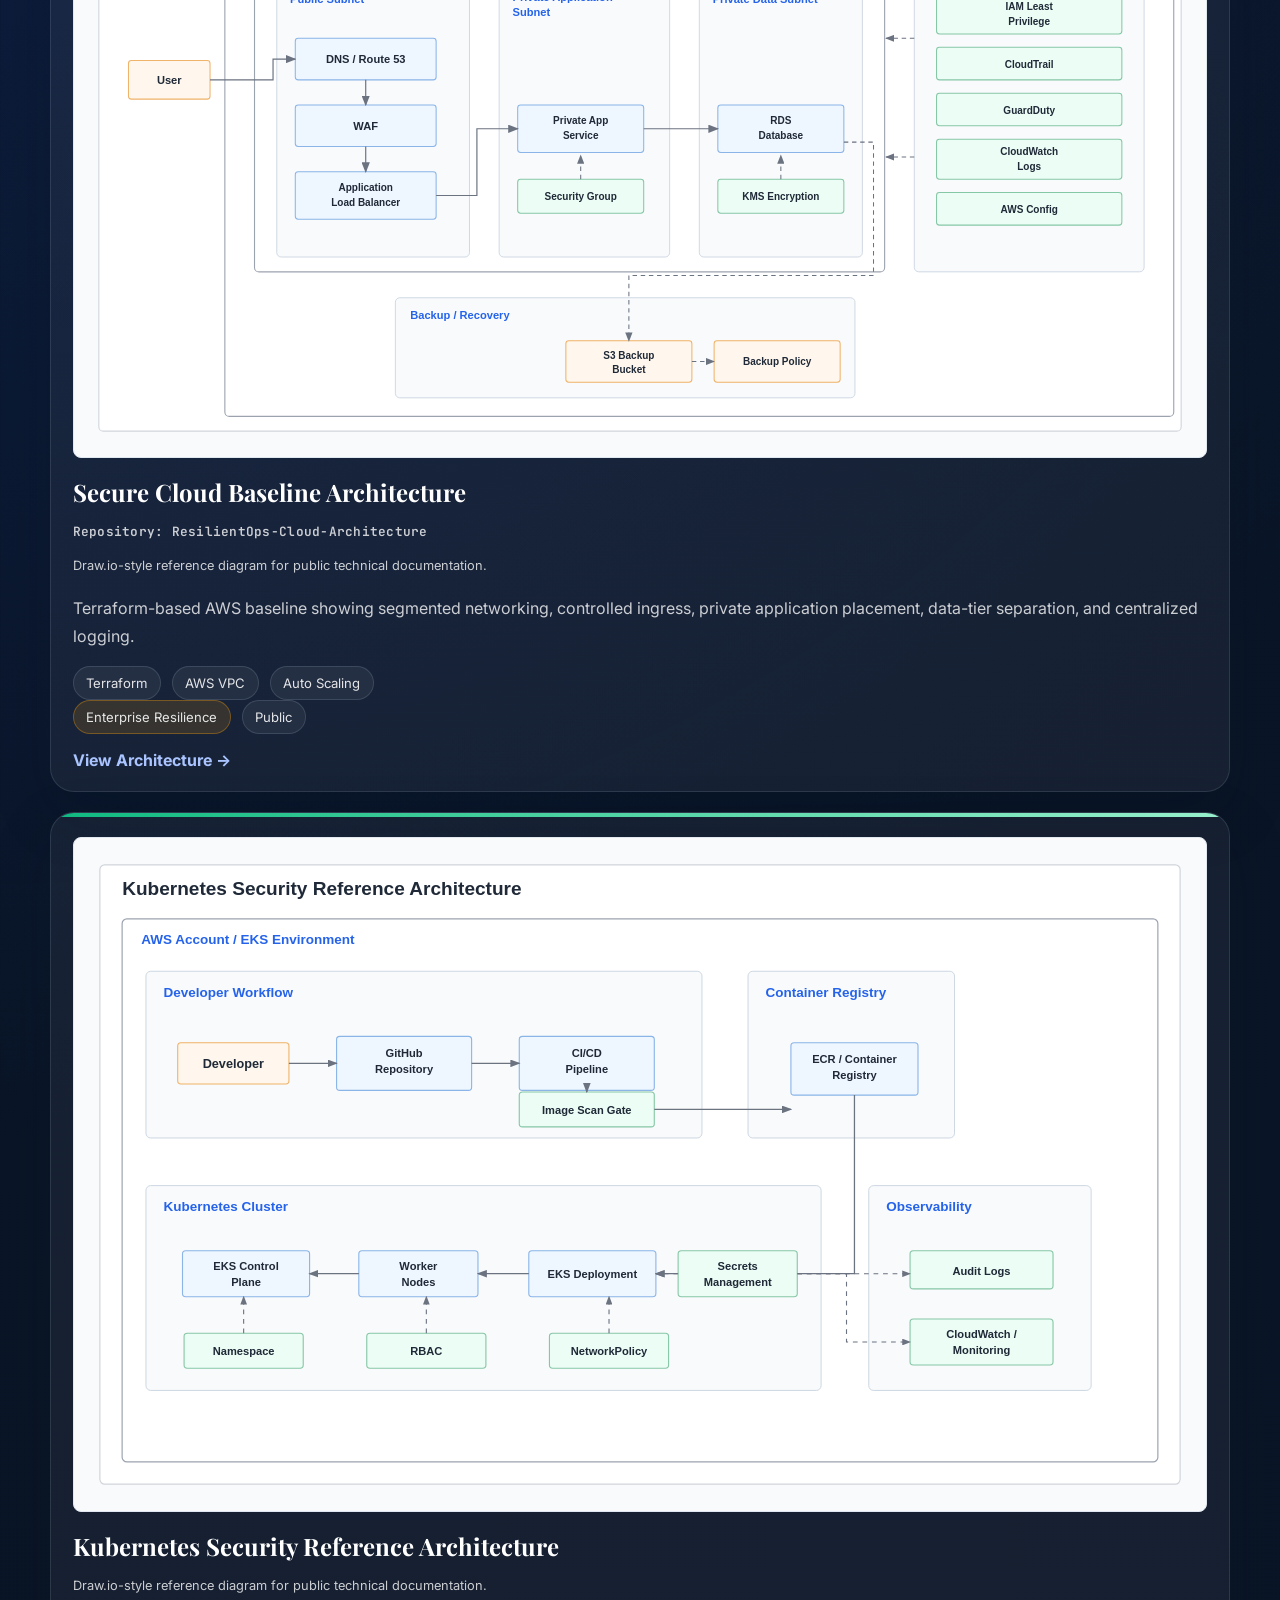
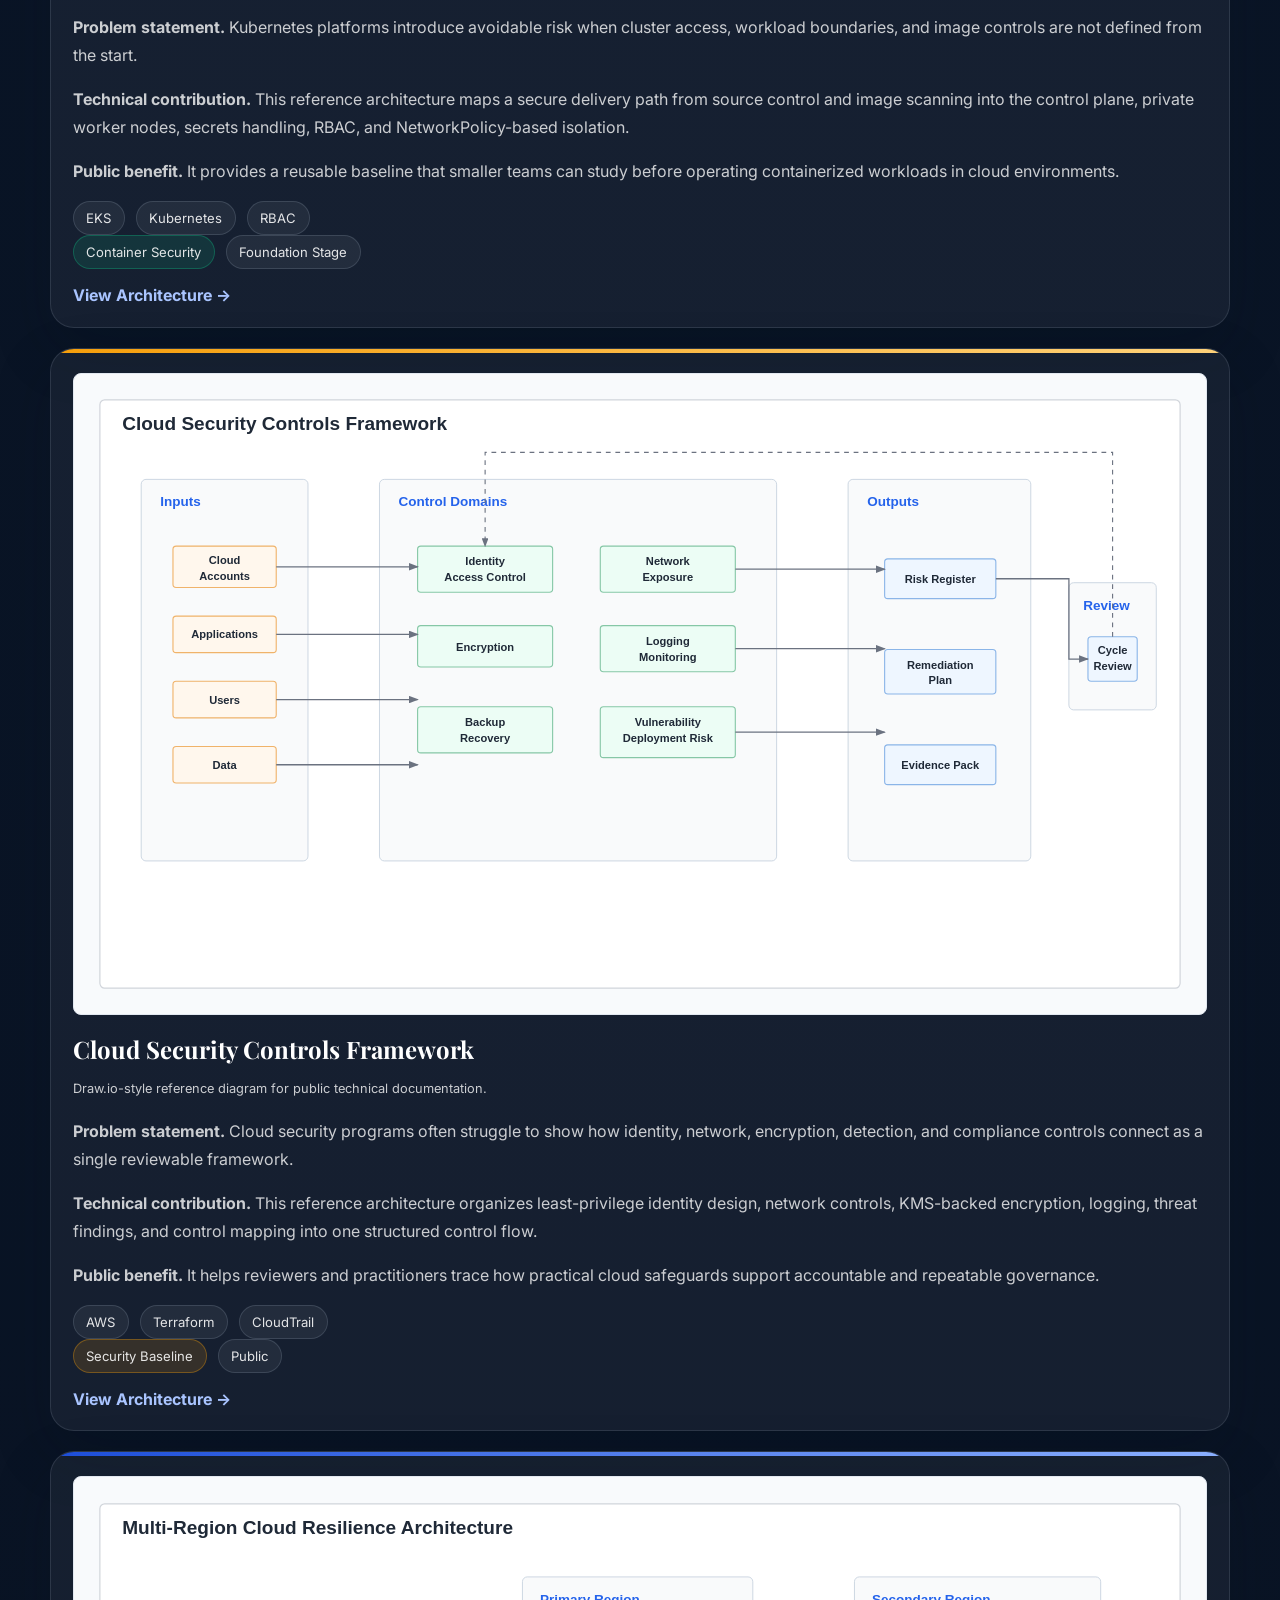
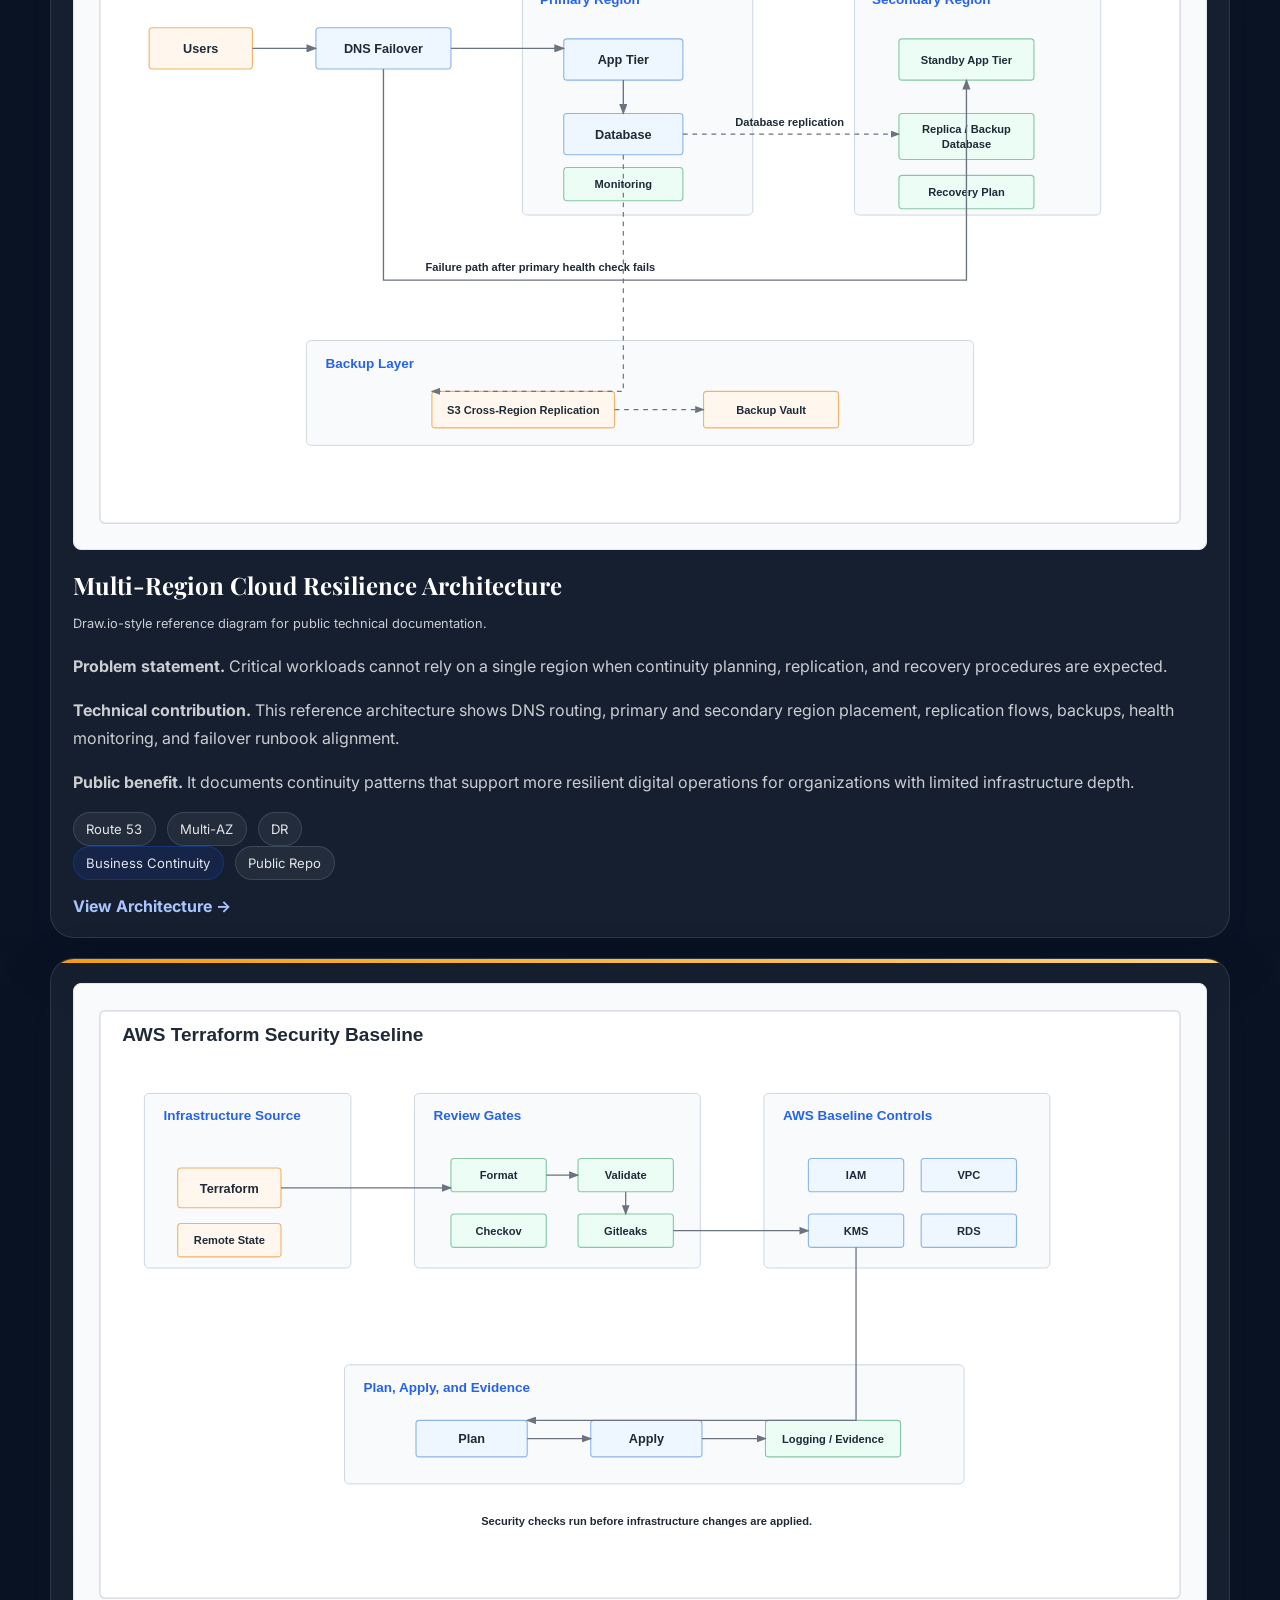
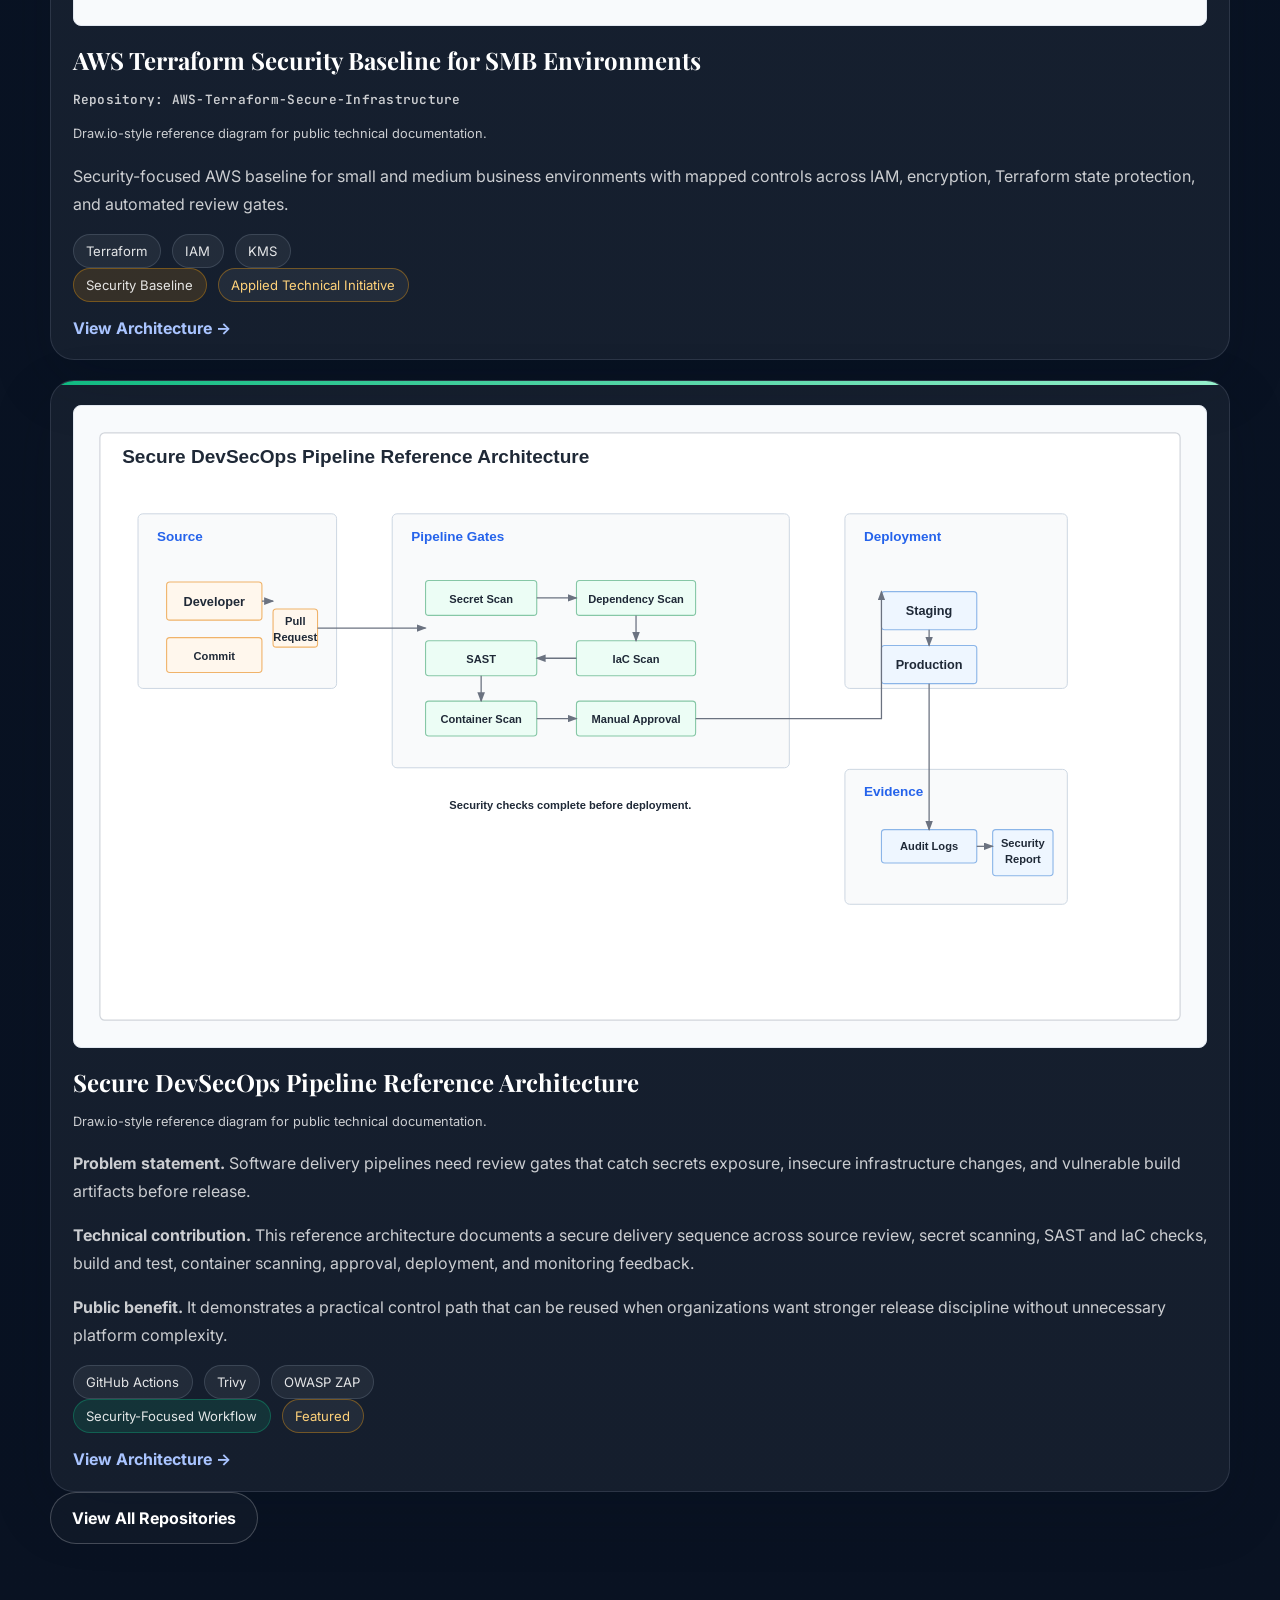
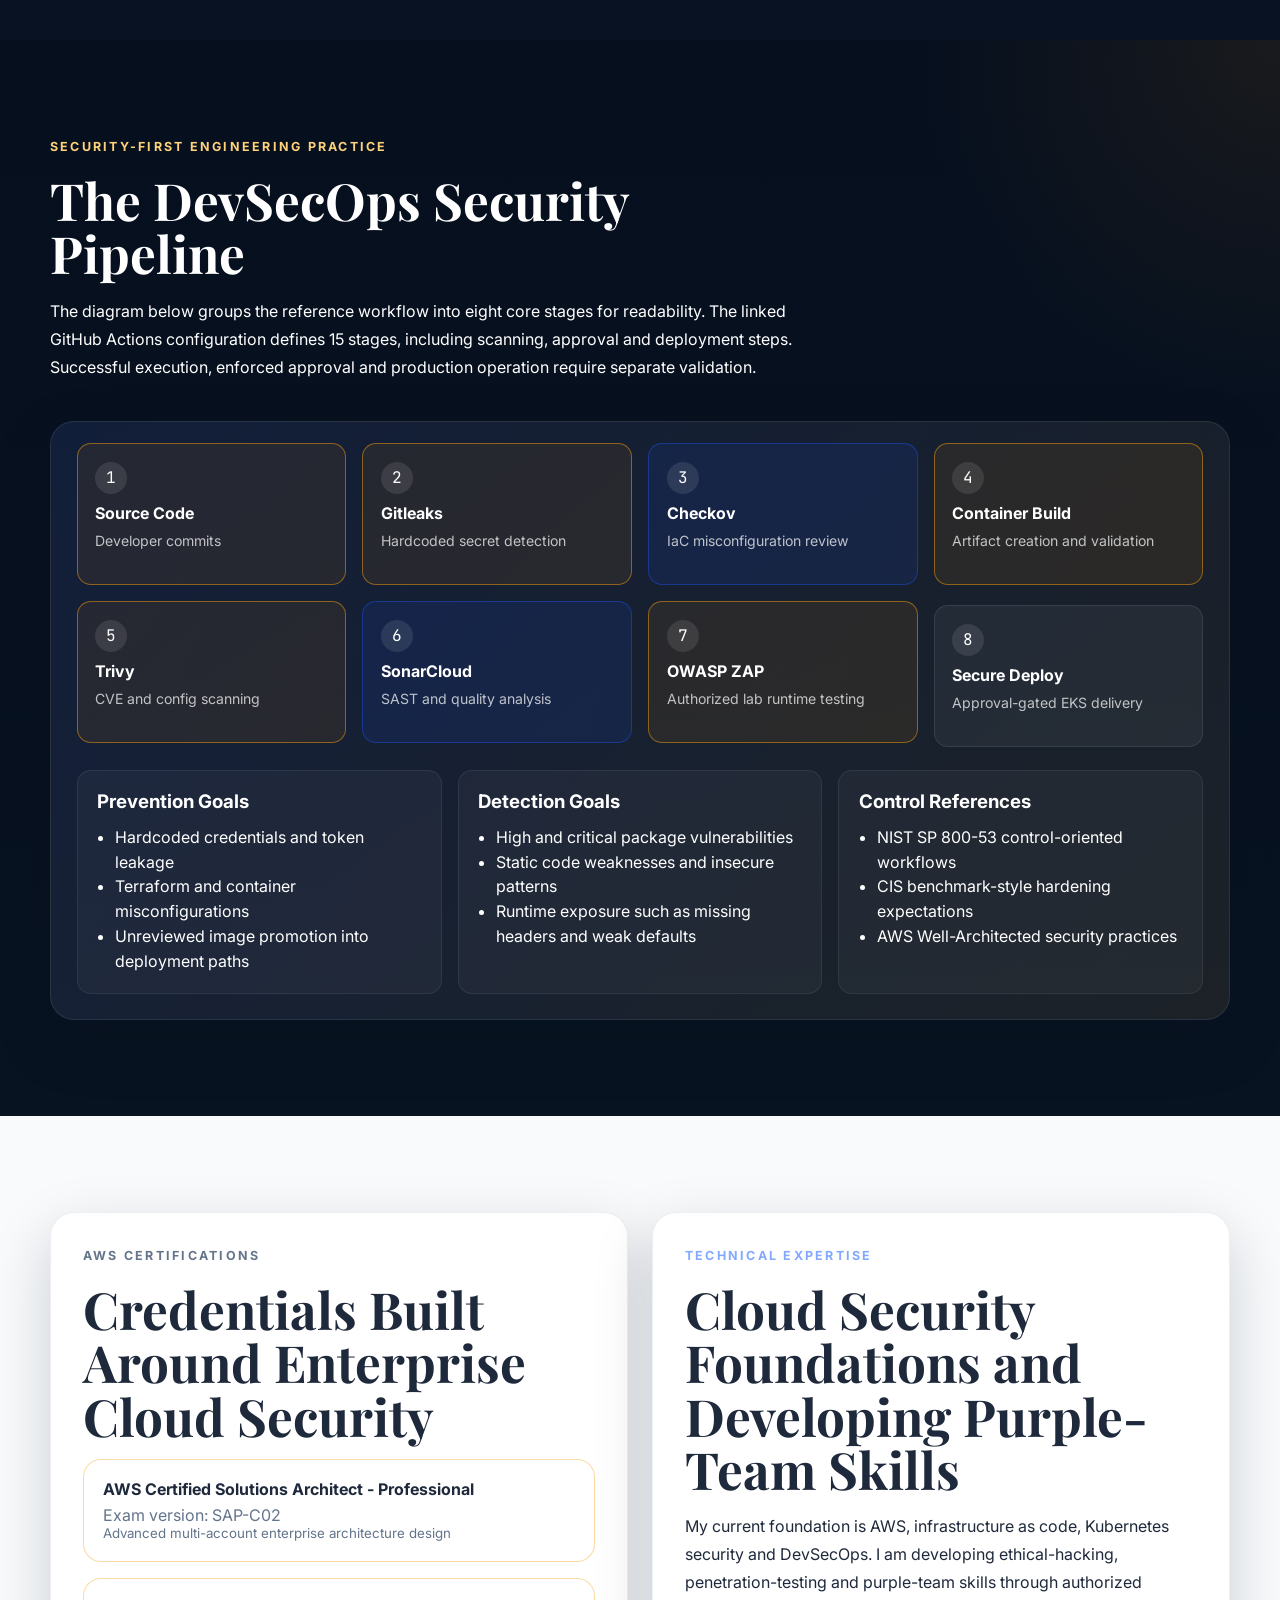
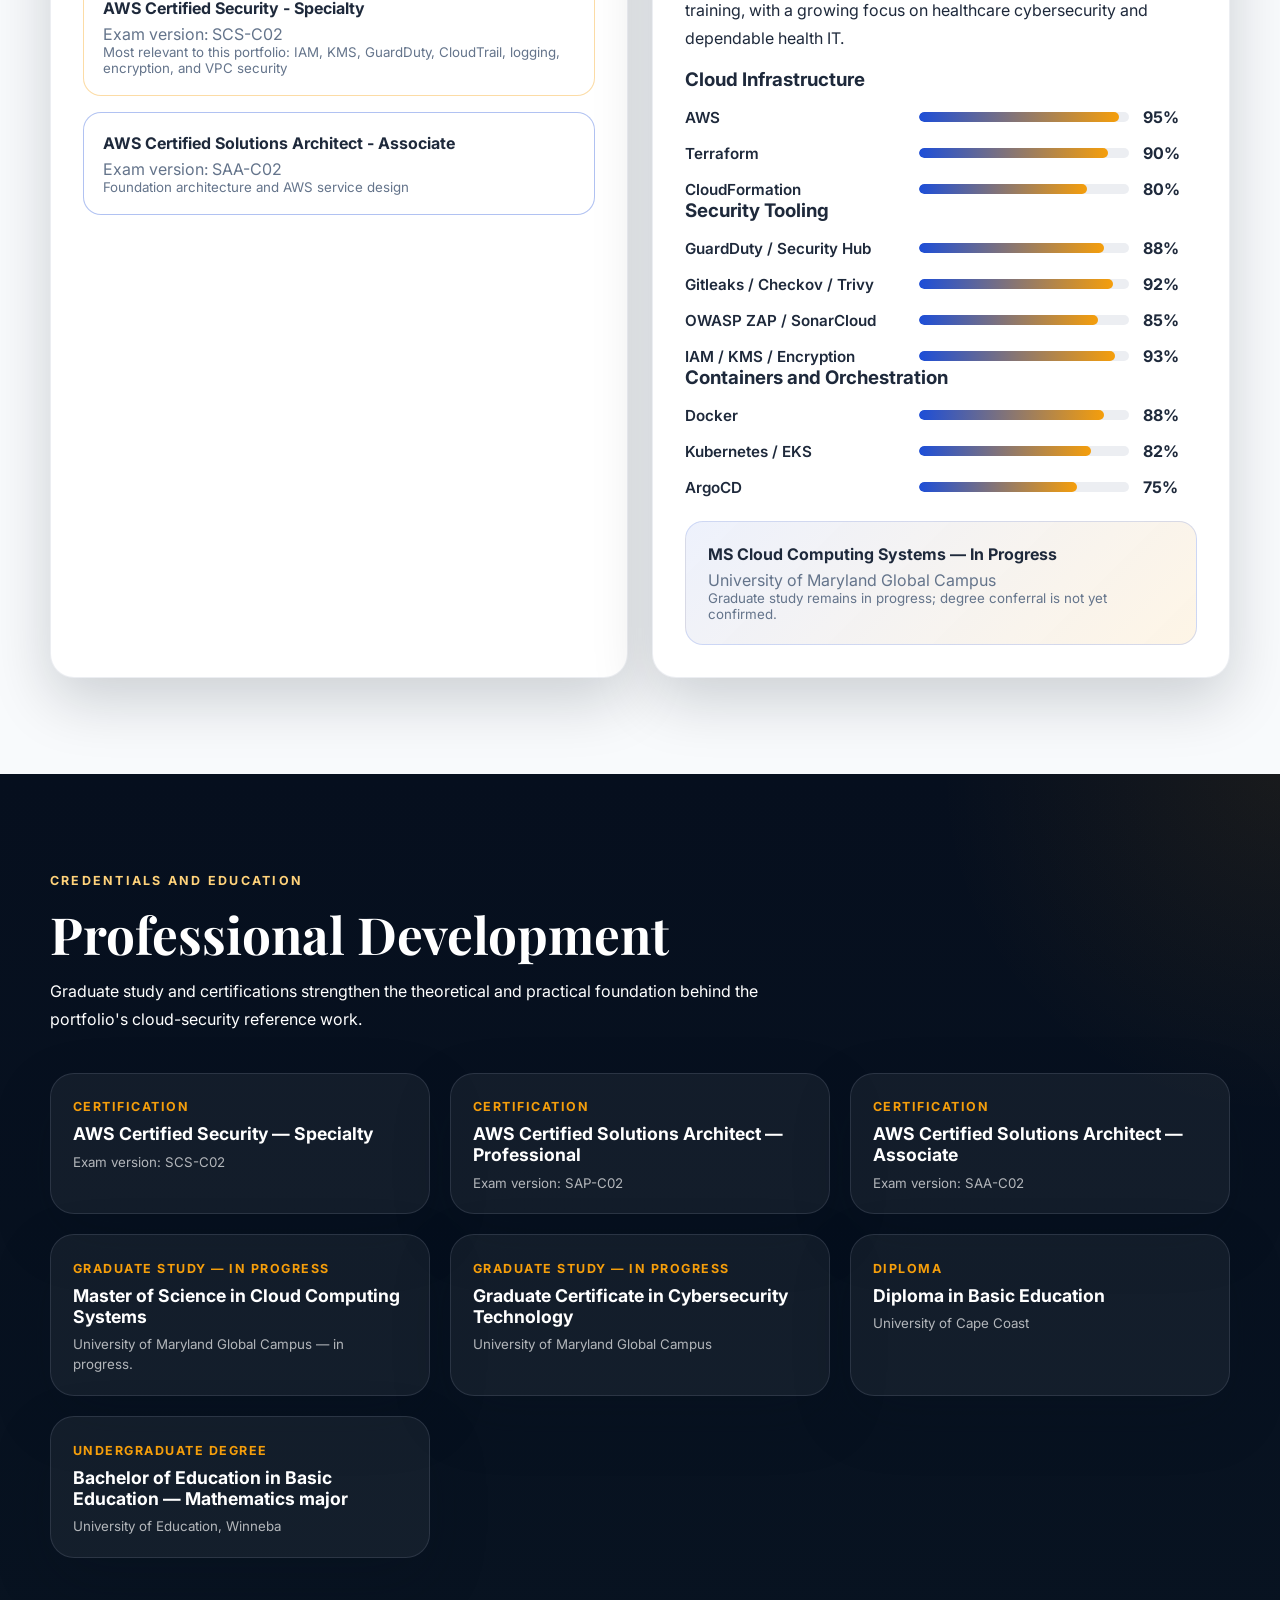
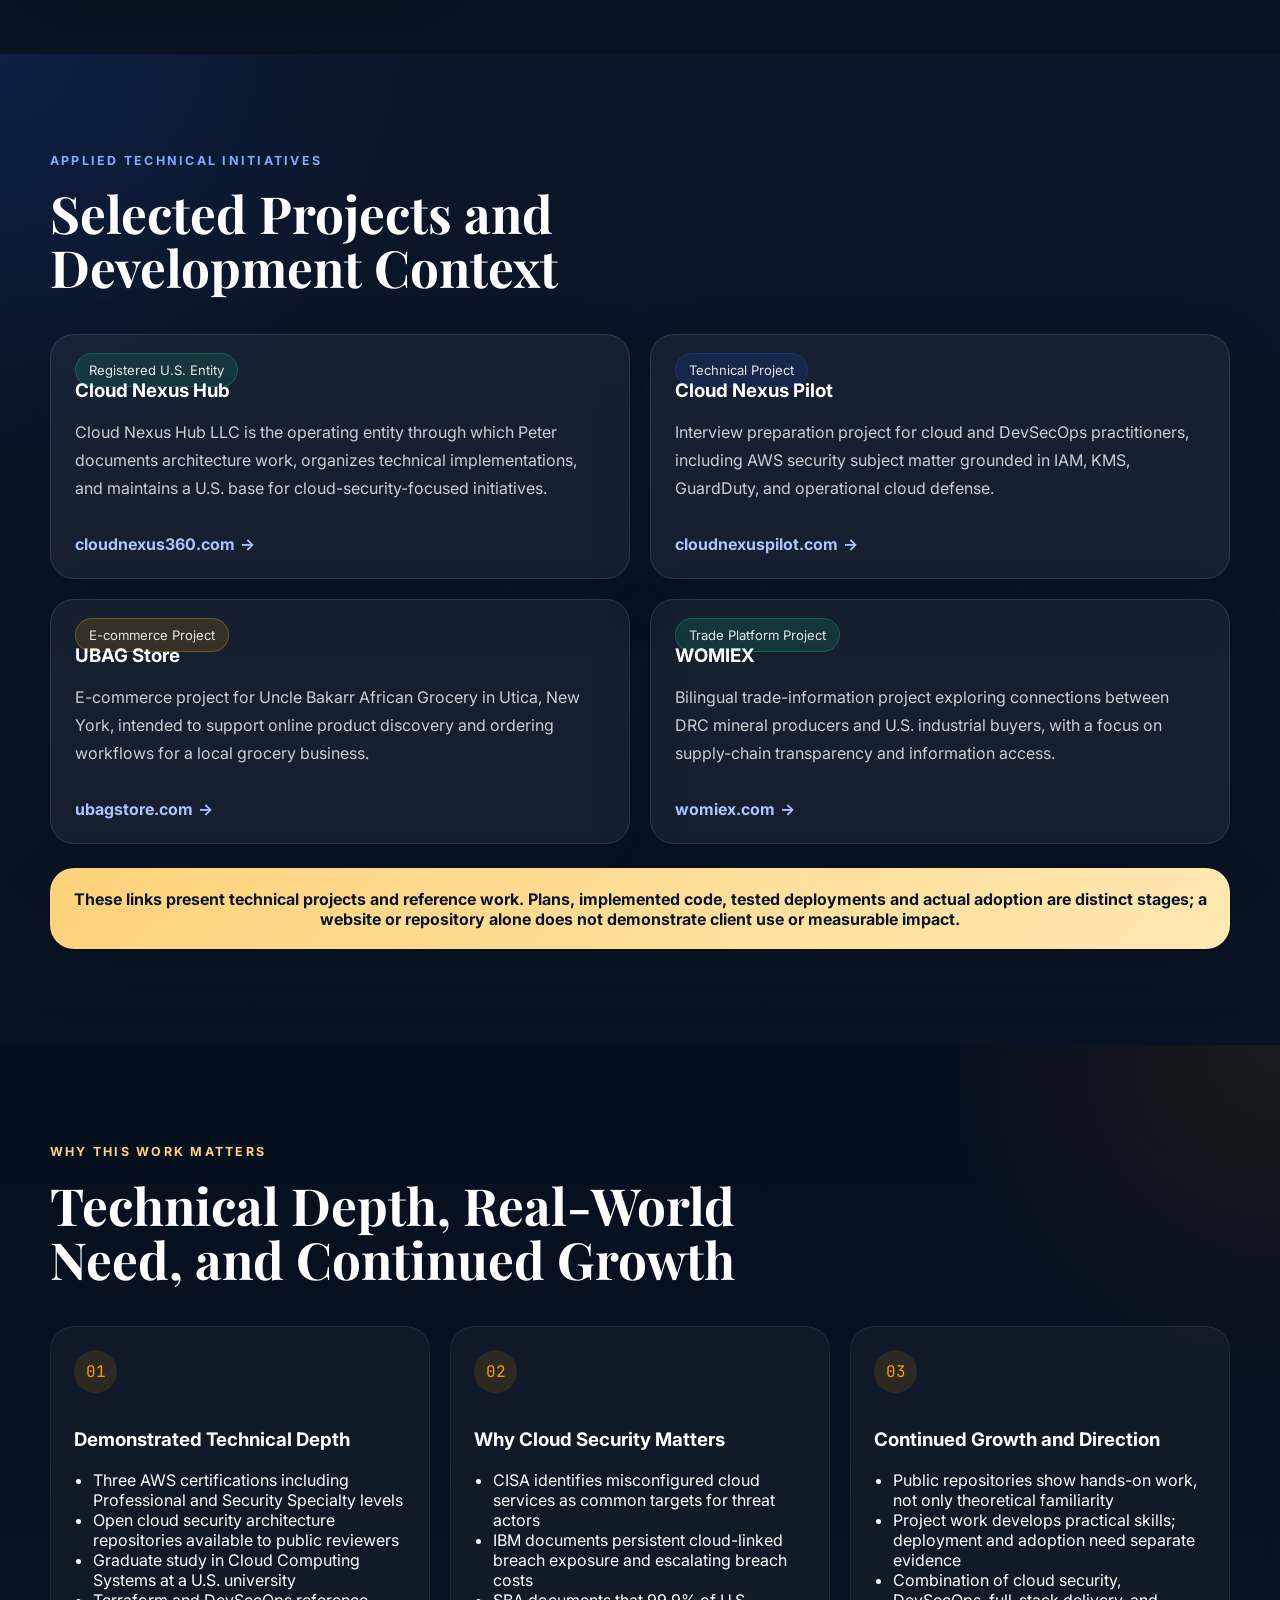
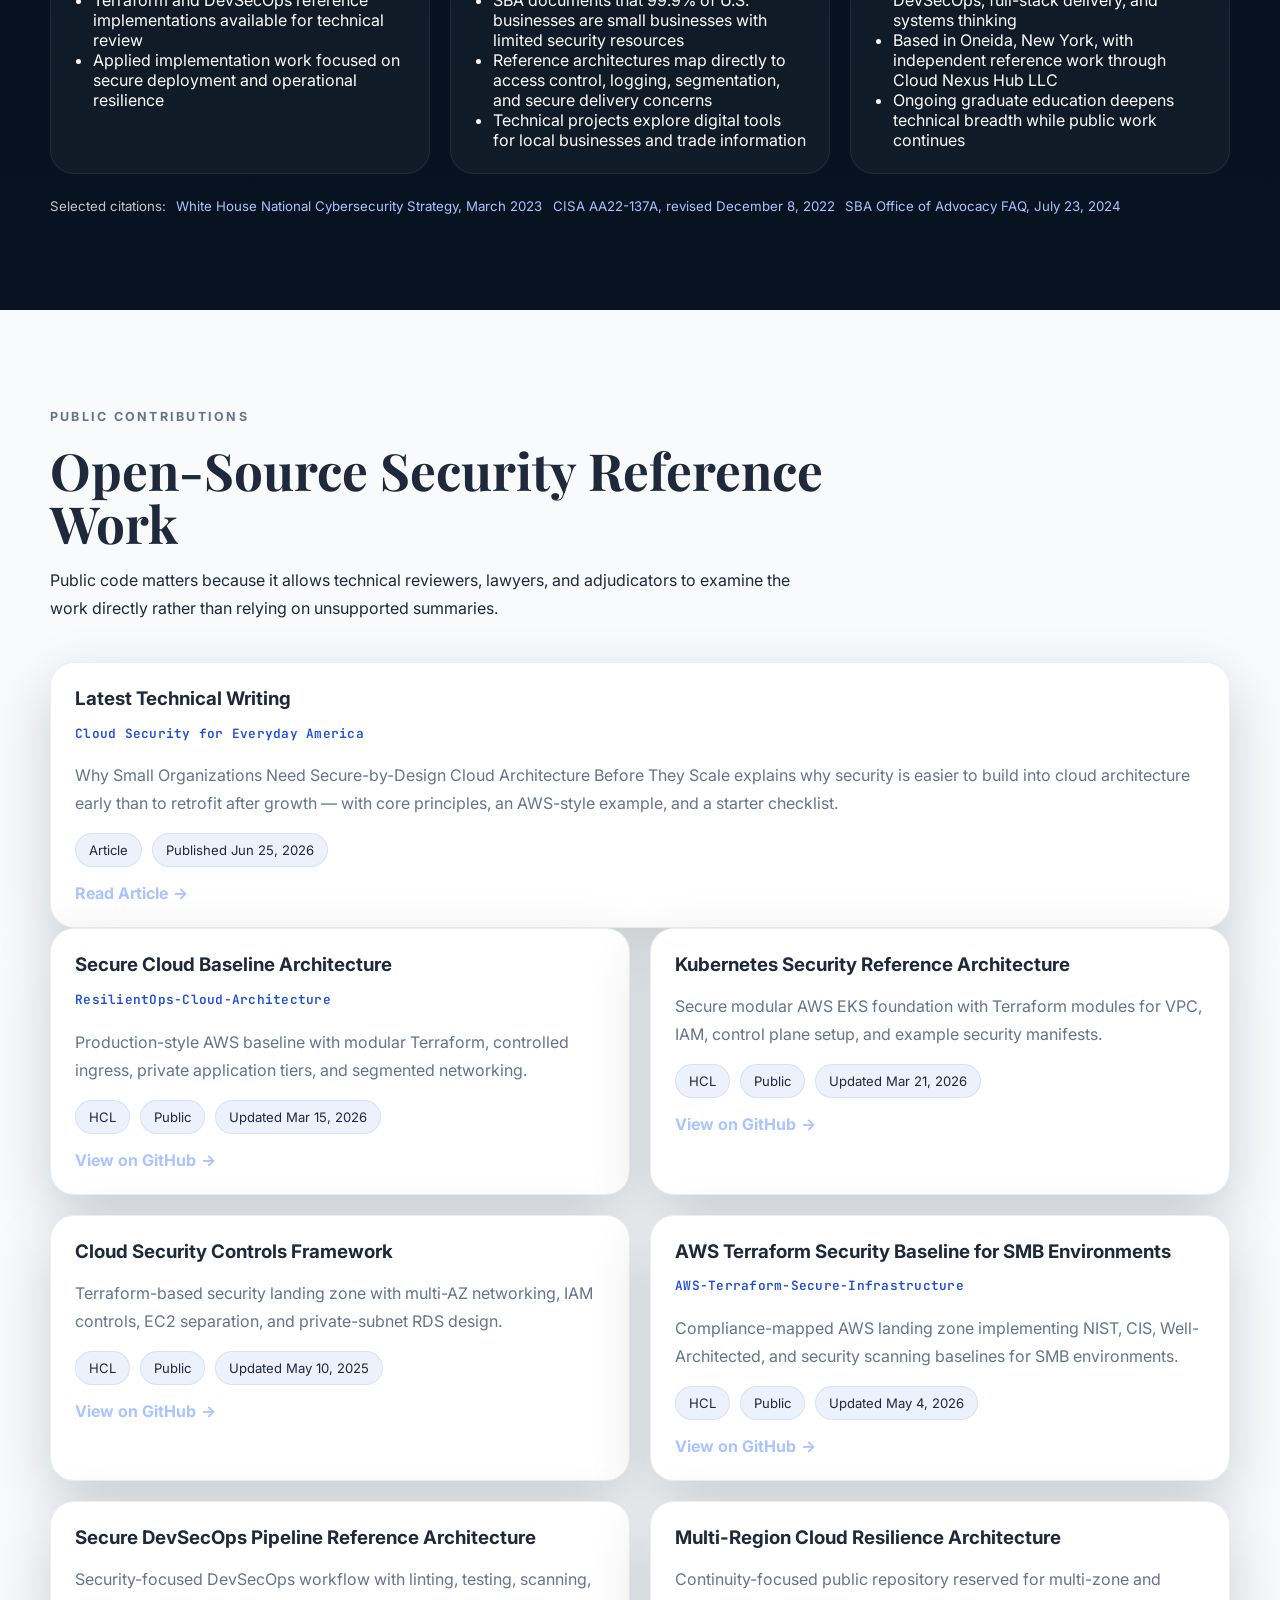
==== commit dfbe597d: "Update healthcare security positioning and Oneida profile Apply the requested Healthcare Cloud Secur" ====
--- a/index.html
+++ b/index.html
@@ -4,27 +4,27 @@
     <meta charset="UTF-8" />
     <meta name="viewport" content="width=device-width, initial-scale=1.0" />
     <title>
-      Peter Christian Agbenyega — Cybersecurity &amp; Cloud Infrastructure |
+      Peter Christian Agbenyega — Healthcare Cloud Security &amp; Purple Team Engineer |
       Ethical Hacking Development &amp; Healthcare Security
     </title>
     <meta
       name="description"
-      content="Peter Christian Agbenyega brings an AWS and cloud-infrastructure foundation to cybersecurity, developing ethical-hacking, penetration-testing and purple-team skills with a growing healthcare cybersecurity focus."
+      content="Peter Christian Agbenyega in Oneida, New York: healthcare cloud security and purple-team direction, grounded in AWS, Kubernetes and DevSecOps, with authorized ethical-hacking training in progress."
     />
     <meta
       property="og:title"
-      content="Peter Christian Agbenyega - Cybersecurity &amp; Cloud Infrastructure"
+      content="Peter Christian Agbenyega - Healthcare Cloud Security &amp; Purple Team Engineer"
     />
     <meta
       property="og:description"
-      content="Cloud security and DevSecOps reference work, with developing ethical-hacking and purple-team skills and a growing focus on healthcare cybersecurity and reliable health IT."
+      content="AWS, Kubernetes and DevSecOps foundations with developing ethical-hacking and purple-team skills, a healthcare cybersecurity focus, and an interest in reliable health IT. Based in Oneida, New York."
     />
     <meta property="og:type" content="website" />
     <meta property="og:url" content="https://petercagbenyega.com" />
     <meta property="og:site_name" content="Peter Christian Agbenyega" />
     <meta name="twitter:card" content="summary" />
-    <meta name="twitter:title" content="Peter Christian Agbenyega - Cybersecurity &amp; Cloud Infrastructure" />
-    <meta name="twitter:description" content="Cloud security and DevSecOps reference work, with developing ethical-hacking and purple-team skills and a growing focus on healthcare cybersecurity and reliable health IT." />
+    <meta name="twitter:title" content="Peter Christian Agbenyega - Healthcare Cloud Security &amp; Purple Team Engineer" />
+    <meta name="twitter:description" content="AWS, Kubernetes and DevSecOps foundations with developing ethical-hacking and purple-team skills, a healthcare cybersecurity focus, and an interest in reliable health IT. Based in Oneida, New York." />
     <link rel="canonical" href="https://petercagbenyega.com" />
     <link rel="preconnect" href="https://fonts.googleapis.com" />
     <link rel="preconnect" href="https://fonts.gstatic.com" crossorigin />
@@ -38,14 +38,14 @@
         "@context": "https://schema.org",
         "@type": "Person",
         "name": "Peter Christian Agbenyega",
-        "description": "AWS-certified cloud infrastructure professional developing ethical-hacking, penetration-testing and purple-team skills, with a growing healthcare cybersecurity focus.",
+        "description": "Cloud and cybersecurity professional in Oneida, New York, focused on healthcare cloud security and developing ethical-hacking, penetration-testing and purple-team skills through authorized training.",
         "worksFor": {
           "@type": "Organization",
           "name": "Cloud Nexus Hub LLC"
         },
         "address": {
           "@type": "PostalAddress",
-          "addressLocality": "Utica",
+          "addressLocality": "Oneida",
           "addressRegion": "New York",
           "addressCountry": "US"
         },
@@ -65,7 +65,7 @@
             <span class="brand-mark">PA</span>
             <span class="brand-copy">
               <strong>Peter Agbenyega</strong>
-              <small>Cybersecurity &amp; Cloud Infrastructure</small>
+              <small>Healthcare Cloud Security &amp; Purple Team Engineer</small>
             </span>
           </a>
           <button
@@ -108,7 +108,7 @@
           </div>
           <div class="container hero-grid">
             <div class="hero-copy reveal visible">
-              <p class="eyebrow eyebrow-gold">Cybersecurity &amp; Cloud Infrastructure</p>
+              <p class="eyebrow eyebrow-gold">Healthcare Cloud Security &amp; Purple Team Engineer</p>
               <h1>Peter Christian Agbenyega</h1>
               <p class="hero-subtitle">Developing Ethical Hacking &amp; Purple-Team Skills</p>
               <div class="badge-row">
@@ -242,11 +242,13 @@
           <div class="container">
             <div class="section-heading reveal">
               <p class="eyebrow eyebrow-electric">Reference Architecture Portfolio</p>
-              <h2>Secure Infrastructure Patterns for American Organizations</h2>
+              <h2>Cloud Security Projects and Healthcare Security Direction</h2>
               <p>
                 Each project below documents a specific security or resilience pattern: hardened
                 landing zones, controlled networking, secure CI/CD, Kubernetes foundations, or
-                continuity-oriented infrastructure design.
+                continuity-oriented infrastructure design. These cloud foundations inform my developing
+                healthcare cybersecurity and purple-team interests; the projects remain reference
+                work, with deployment and adoption assessed separately.
               </p>
             </div>
             <div class="project-grid">
@@ -565,7 +567,13 @@
             </article>
             <article class="content-panel reveal">
               <p class="eyebrow eyebrow-electric">Technical Expertise</p>
-              <h2>Security Controls, Infrastructure Delivery, and Platform Foundations</h2>
+              <h2>Cloud Security Foundations and Developing Purple-Team Skills</h2>
+              <p>
+                My current foundation is AWS, infrastructure as code, Kubernetes security and
+                DevSecOps. I am developing ethical-hacking, penetration-testing and purple-team
+                skills through authorized training, with a growing focus on healthcare
+                cybersecurity and dependable health IT.
+              </p>
               <div class="skill-group">
                 <h3>Cloud Infrastructure</h3>
                 <div class="skill-bar" data-value="95">
@@ -776,7 +784,7 @@
                   <li>Public repositories show hands-on work, not only theoretical familiarity</li>
                   <li>Project work develops practical skills; deployment and adoption need separate evidence</li>
                   <li>Combination of cloud security, DevSecOps, full-stack delivery, and systems thinking</li>
-                  <li>U.S.-based operating context through work in Utica, New York and Cloud Nexus Hub LLC</li>
+                  <li>Based in Oneida, New York, with independent reference work through Cloud Nexus Hub LLC</li>
                   <li>Ongoing graduate education deepens technical breadth while public work continues</li>
                 </ul>
               </article>
@@ -873,7 +881,10 @@
               <p>
                 The five projects below form a coherent program of public-interest technical
                 reference work, covering identity and access controls, network segmentation,
-                secure delivery, container security, and regional resilience.
+                secure delivery, container security, and regional resilience. The linked material
+                supports review of the cloud work itself. Healthcare cybersecurity and
+                purple-team learning are developing areas, separate from demonstrated
+                deployment, organizational adoption or clinical outcomes.
               </p>
             </div>
             <div class="evidence-portfolio-grid">
@@ -938,8 +949,8 @@
               <img src="assets/images/peter-agbenyega-headshot.png" alt="Peter Christian Agbenyega" class="profile-photo" loading="lazy" />
               <div class="identity-copy">
                 <strong>Peter Christian Agbenyega</strong>
-                <span>Cybersecurity &amp; Cloud Infrastructure</span>
-                <small>Utica, New York</small>
+                <span>Healthcare Cloud Security &amp; Purple Team Engineer</span>
+                <small>Oneida, New York</small>
               </div>
               <div class="about-highlight-grid">
                 <div>
@@ -957,45 +968,57 @@
               <p class="eyebrow eyebrow-gold">About</p>
               <h2>About Peter</h2>
               <p>
-                I build on an AWS and cloud-infrastructure background, with a focus on Kubernetes
-                security and DevSecOps. I hold AWS Certified Security &mdash; Specialty and am
-                continuing graduate study in Cloud Computing Systems at the University of Maryland
-                Global Campus. My direction is broader than cloud security alone: I am developing
-                ethical-hacking, penetration-testing and purple-team skills that connect
-                attack-path understanding with detection, hardening and remediation.
-              </p>
-              <p>
-                Most of my public work is focused on a problem I keep running into: smaller
-                organizations such as nonprofits, healthcare-adjacent services, small businesses,
-                and schools are running real workloads on cloud infrastructure, but they do not
-                always have dedicated security teams to catch misconfigurations before they become
-                incidents. I build open-source reference architectures, implementation guides, and
-                practical checklists specifically for that gap. The goal is to make secure-by-design
-                cloud architecture understandable and reusable, not just available to organizations
-                with large security budgets.
-              </p>
-              <p>
-                Outside of cloud work, I've spent time in human-services environments supporting
-                vulnerable individuals in a regulated setting. That experience, including
-                documentation discipline, confidentiality, operational reliability, and the weight of
-                systems that affect real people, shows up in how I think about infrastructure.
-                Secure systems are not just a technical problem. They protect people, data, and the
-                organizations that serve them.
-              </p>
-              <p>
-                I am currently studying Information Security Fundamentals through Hack The Box
-                (HTB Academy) and have selected the Penetration Tester path. Arewa Cyber Warrior
-                (ACW360) supports my cybersecurity learning. My security-testing practice takes
-                place in authorized labs and permitted projects. I participate in Kaggle
-                competitions for research and technical learning.
-              </p>
-              <p>
-                My developing focus is healthcare cybersecurity and reliable health IT: protecting
-                sensitive information, understanding risks, and connecting security assessment with
-                detection and remediation. Health Information Management is an area I am exploring,
-                not an earned professional credential.
-              </p>
-              <p class="about-location">Utica, New York.</p>
+                I am a cloud and cybersecurity professional with a background in AWS, cloud
+                infrastructure, Kubernetes security, and DevSecOps. I hold the AWS Certified
+                Security - Specialty certification and am pursuing graduate studies in Cloud
+                Computing Systems at the University of Maryland Global Campus.
+              </p>
+              <p>
+                My focus extends beyond cloud security alone. I am actively developing ethical-hacking, penetration-testing, and purple-team skills to understand how attackers
+                think, how security controls fail, and how organizations can strengthen their
+                defenses through detection, hardening, and remediation. I believe strong
+                security practice connects an understanding of attacks with the ability to
+                protect systems.
+              </p>
+              <p>
+                Much of my public work centers on a challenge I repeatedly see in practice. Many
+                nonprofits, healthcare organizations, schools, and small businesses depend on
+                cloud infrastructure to run critical services, yet often lack dedicated security
+                teams or the resources to identify vulnerabilities before they become incidents.
+                To help close that gap, I create open-source reference architectures,
+                implementation guides, and practical security checklists that make secure-by-design cloud practices accessible, understandable, and actionable.
+              </p>
+              <p>
+                My perspective is also shaped by experience outside traditional technology
+                roles. Working in human services supporting vulnerable individuals in regulated
+                environments strengthened my appreciation for confidentiality, operational
+                reliability, accurate documentation, and the consequences of system failures.
+                That experience influences how I approach technology: protecting people,
+                safeguarding information, and helping organizations serve their communities with
+                confidence.
+              </p>
+              <p>
+                I am currently studying Information Security Fundamentals through HTB Academy
+                and have selected the Penetration Tester path, supported by ongoing study with
+                Arewa Cyber Warrior (ACW360). This is an active learning journey practiced in
+                authorized labs and permitted training environments. My offensive-security
+                learning is in progress; it is not a completed professional certification. I
+                also participate in Kaggle competitions for research and technical learning.
+              </p>
+              <p>
+                My long-term interests include healthcare cybersecurity, cloud security
+                architecture, and dependable health IT systems. I am particularly interested in
+                security assessment, threat detection, incident response, and risk management in
+                environments that handle sensitive information and support critical services.
+                Health Information Management remains an area of exploration and professional
+                interest rather than an earned credential.
+              </p>
+              <p>
+                I am committed to continuous learning, open knowledge sharing, and helping
+                organizations build secure, resilient cloud environments that are practical,
+                sustainable, and centered on the people who rely on them.
+              </p>
+              <p class="about-location">Oneida, New York.</p>
               <div class="contact-inline">
                 <a href="mailto:peter.cagbenyega@gmail.com">Email</a>
                 <a href="https://github.com/Peter-Agbenyega">GitHub</a>
@@ -1042,11 +1065,11 @@
         <section class="section section-gold" id="contact">
           <div class="container contact-section reveal">
             <p class="eyebrow">Connect With Peter</p>
-            <h2>Architecture Review and Professional Inquiry</h2>
+            <h2>Cloud Security Collaboration and Professional Inquiry</h2>
             <p>
-              For technical diligence, secure cloud architecture discussion, cloud security
-              collaboration, or professional inquiry related to the public portfolio and
-              reference work.
+              Based in Oneida, New York. Please connect for cloud architecture and DevSecOps
+              discussions, healthcare cybersecurity learning, authorized lab collaboration,
+              or professional inquiries about the public portfolio and reference work.
             </p>
             <div class="contact-grid">
               <a class="contact-card" href="mailto:peter.cagbenyega@gmail.com">
@@ -1072,7 +1095,7 @@
             <span class="brand-mark">PA</span>
             <div>
               <strong>Peter Christian Agbenyega</strong>
-              <p>Cybersecurity &amp; Cloud Infrastructure</p>
+              <p>Healthcare Cloud Security &amp; Purple Team Engineer</p>
               <small>AWS SAA-C02 | SAP-C02 | SCS-C02</small>
             </div>
           </div>
@@ -1088,7 +1111,7 @@
             health information, or proprietary systems are included.
           </p>
           <p class="footer-note">
-            &copy; 2026 Peter Christian Agbenyega. Cloud Nexus Hub LLC. Utica, New York.
+            &copy; 2026 Peter Christian Agbenyega. Oneida, New York. Cloud Nexus Hub LLC.
           </p>
         </div>
       </footer>
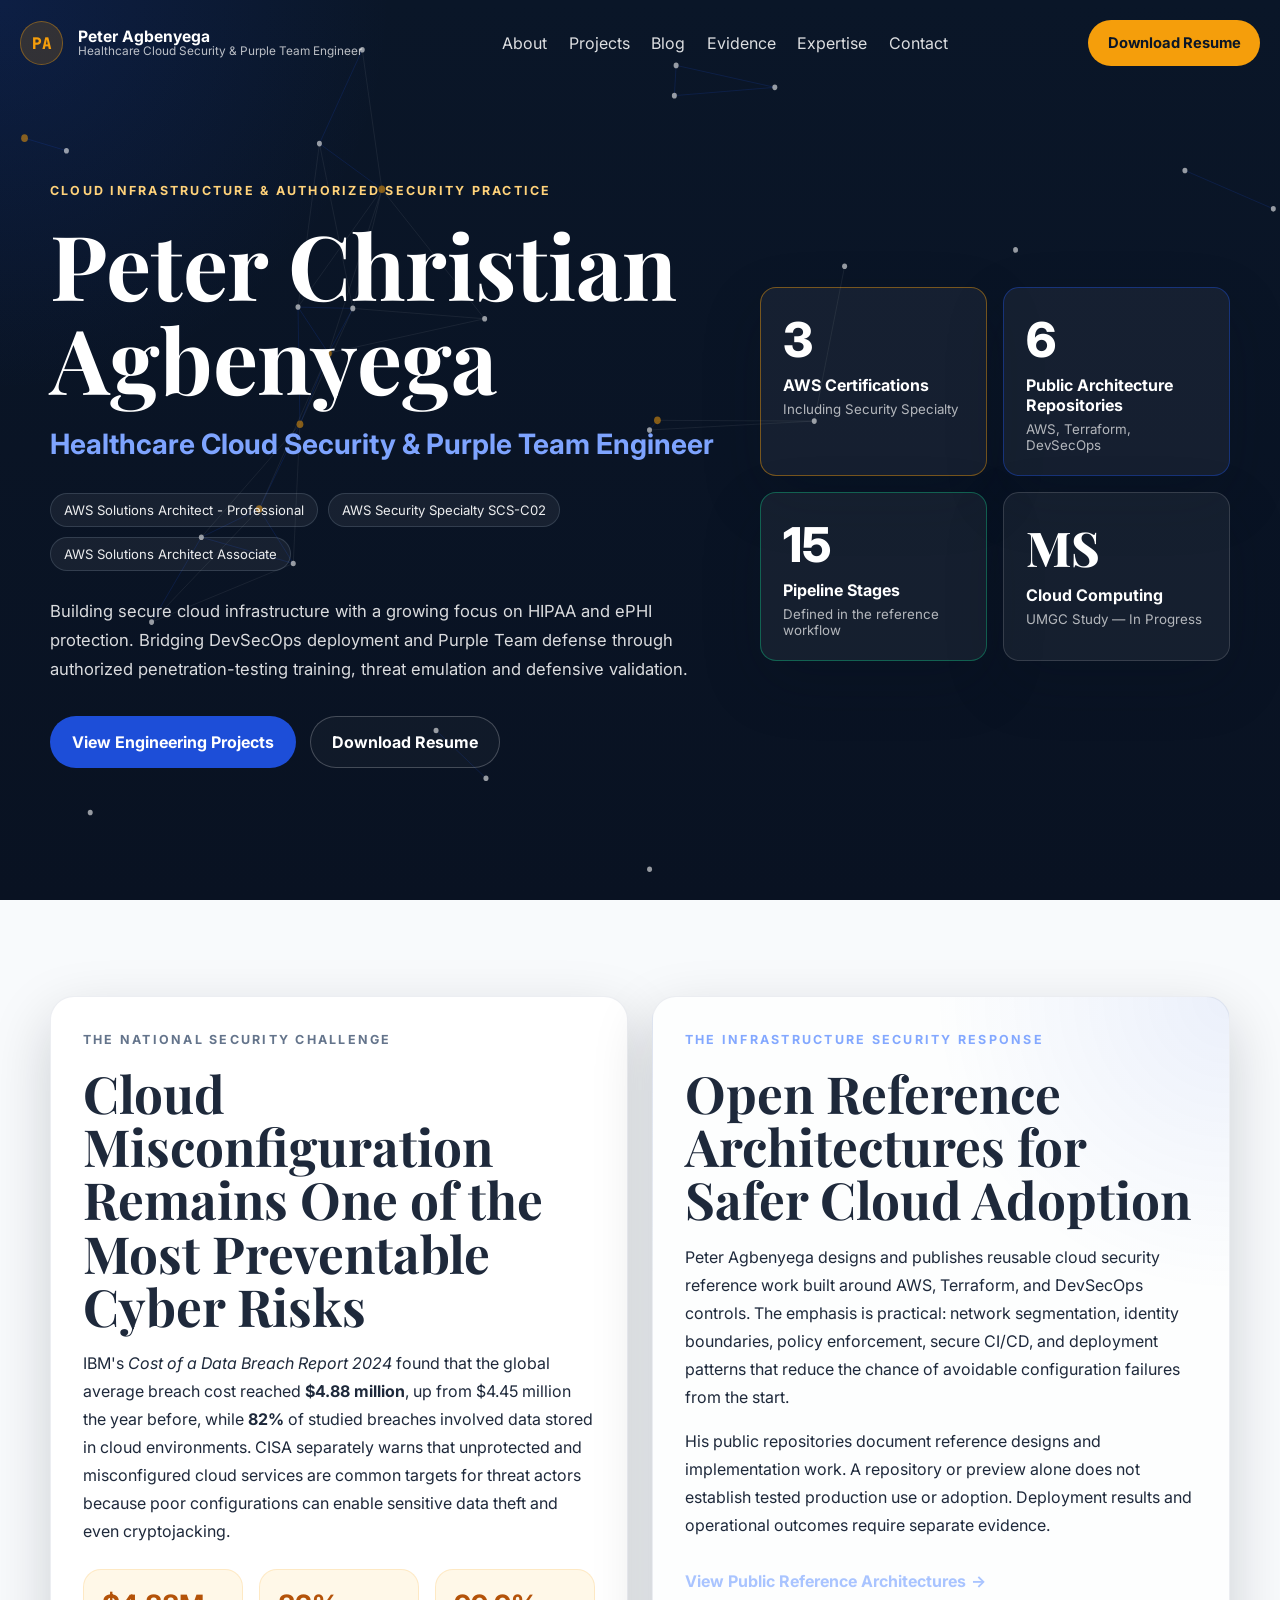
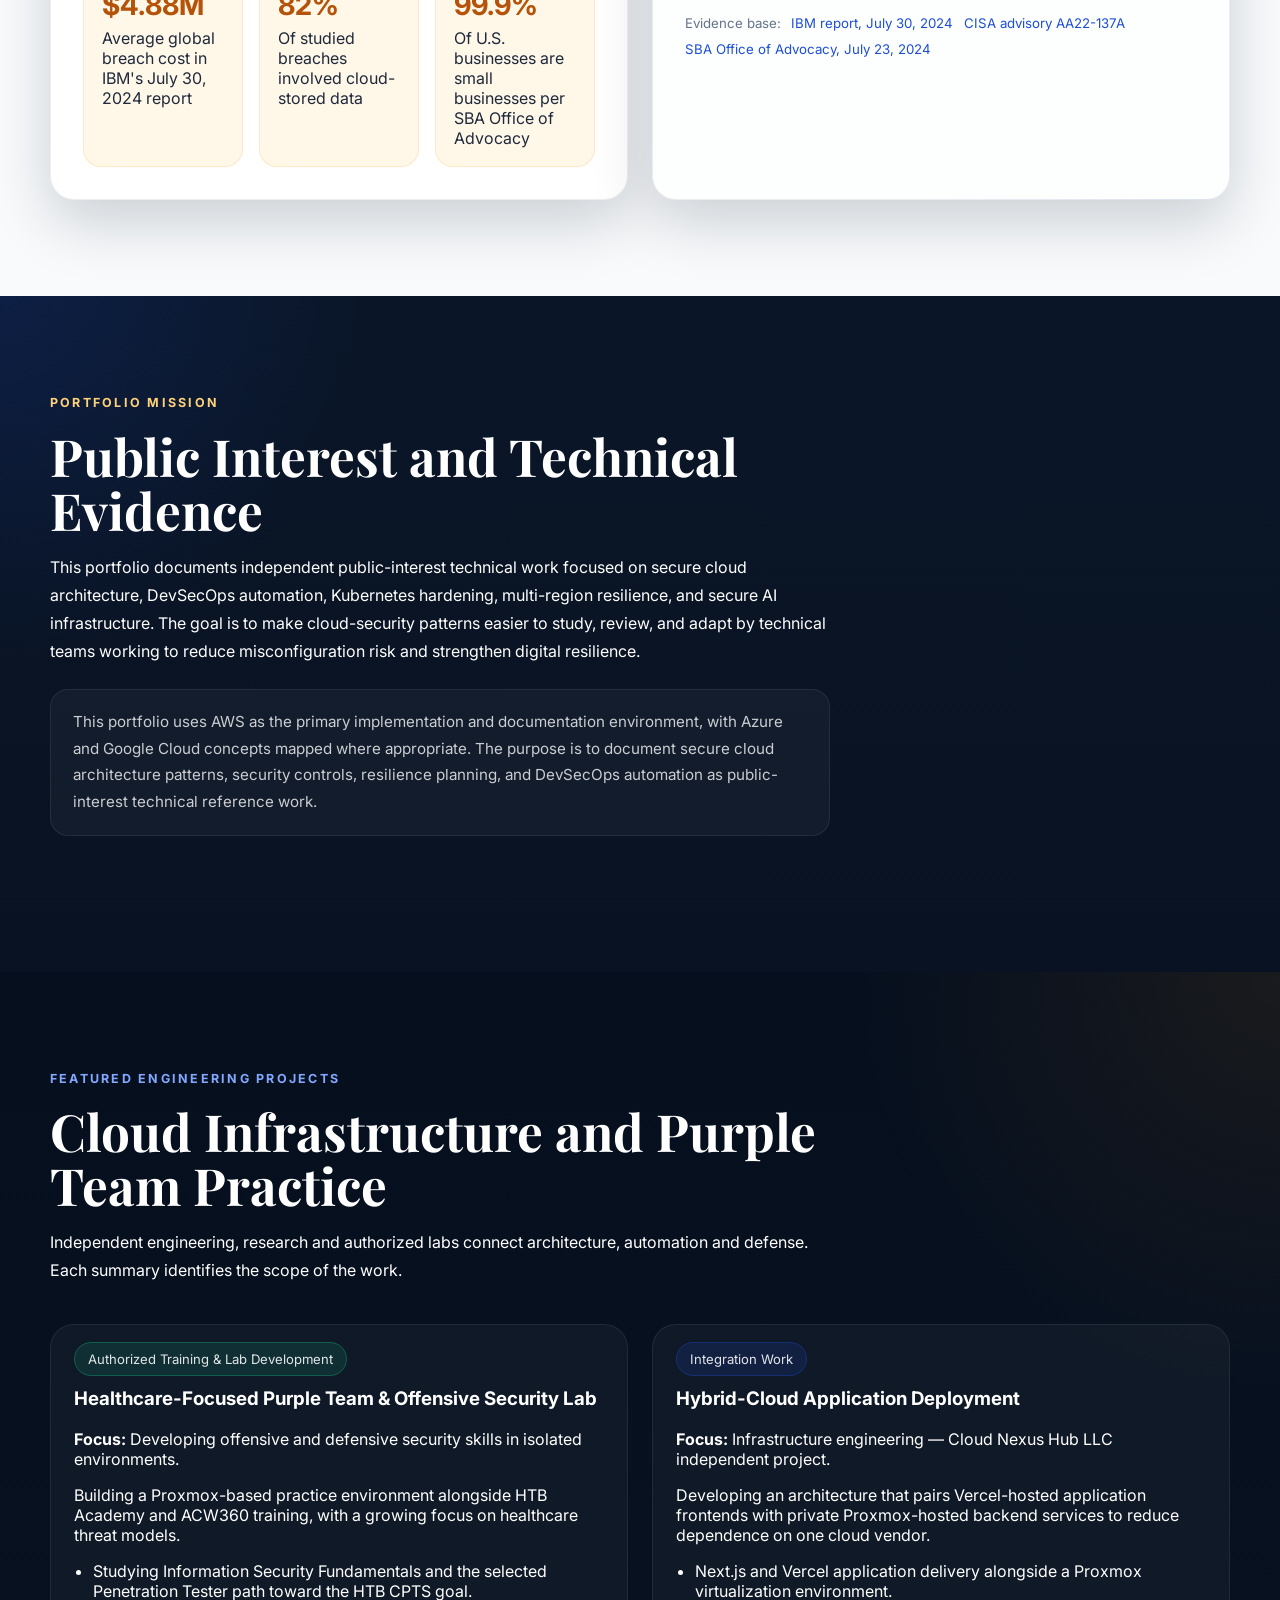
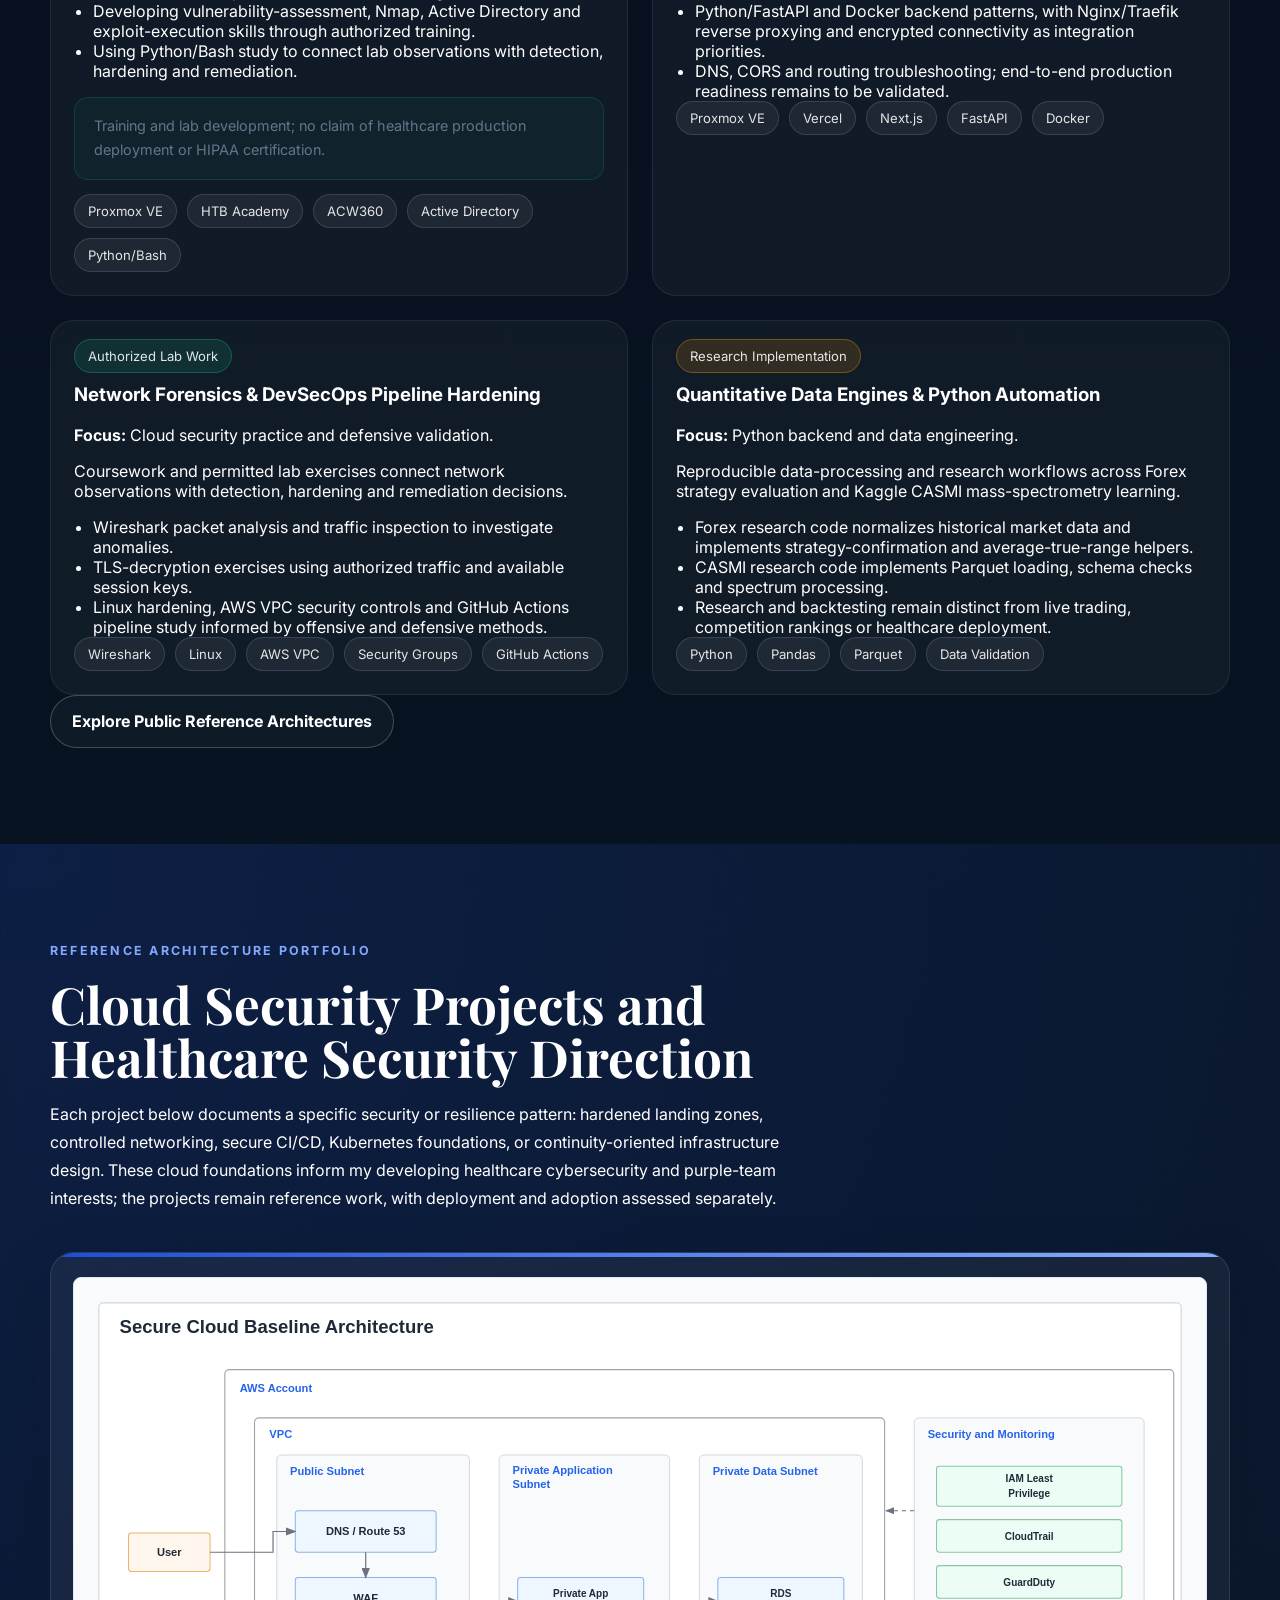
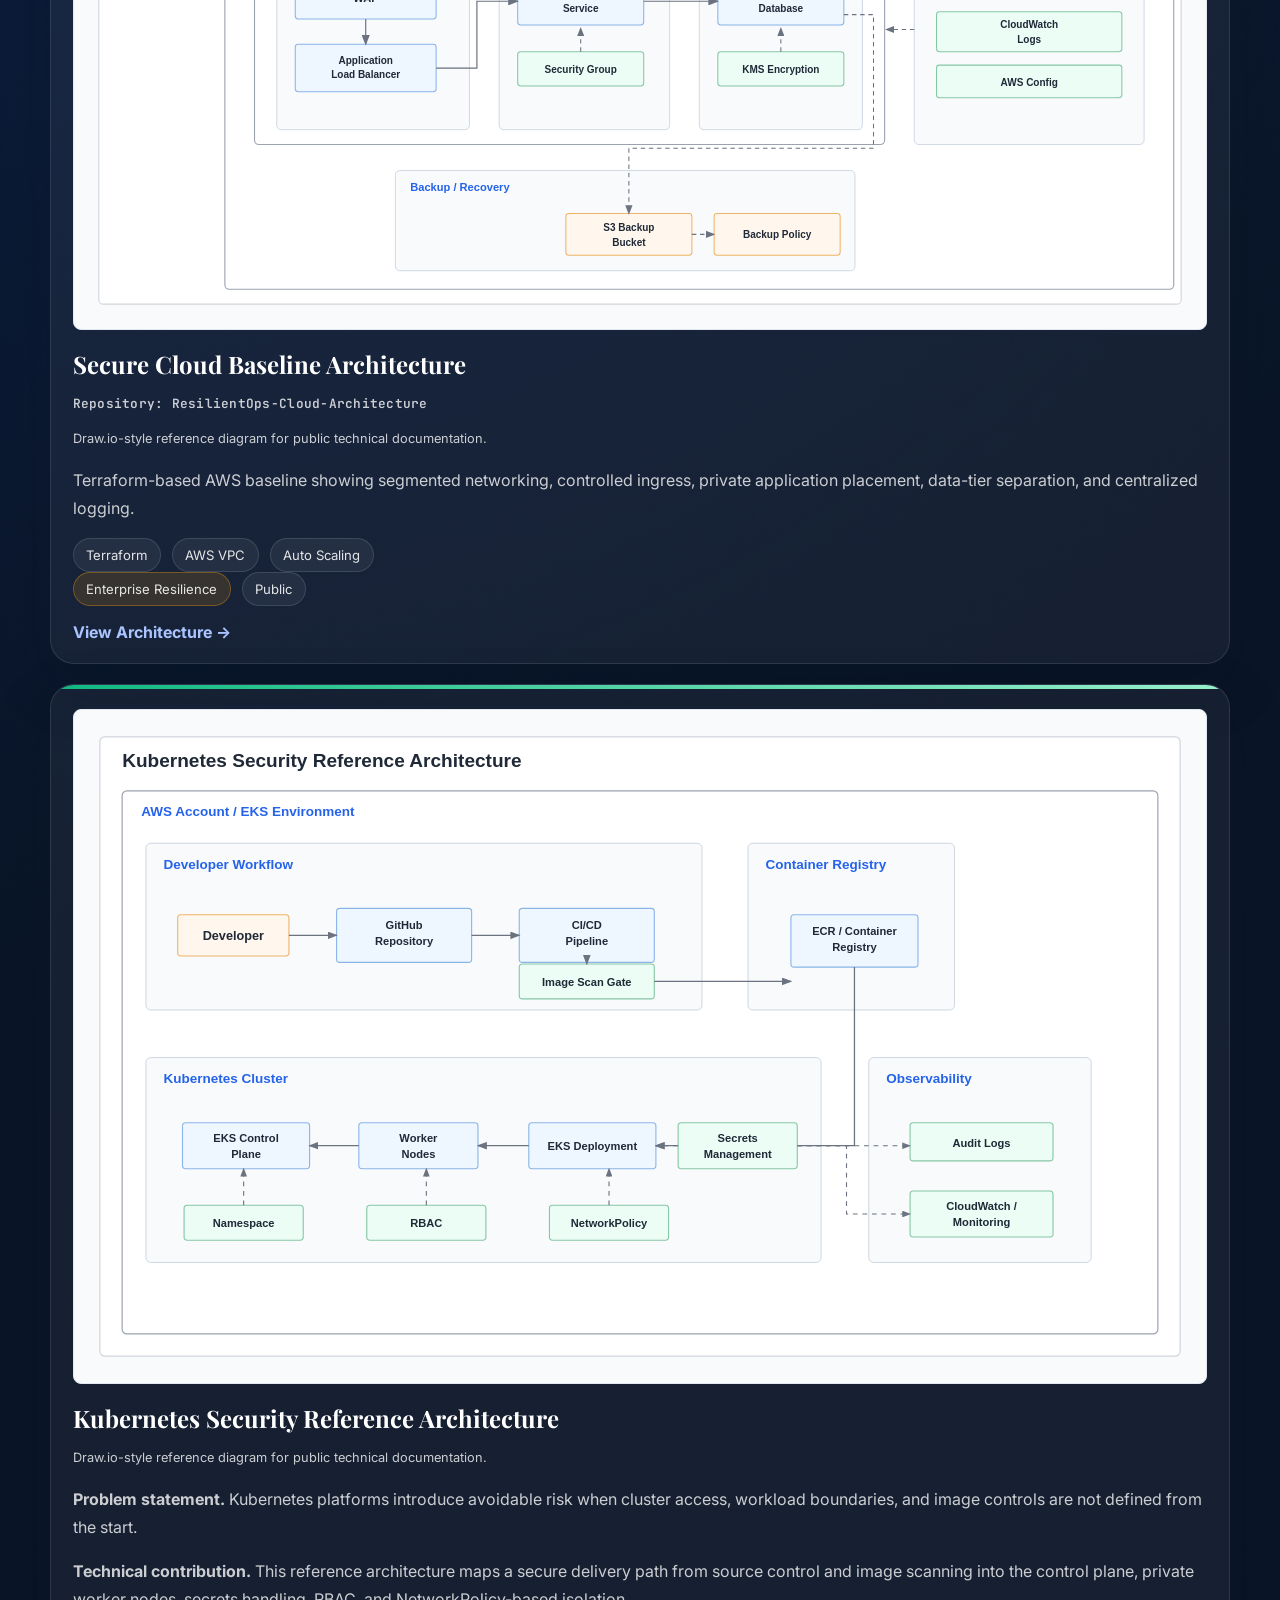
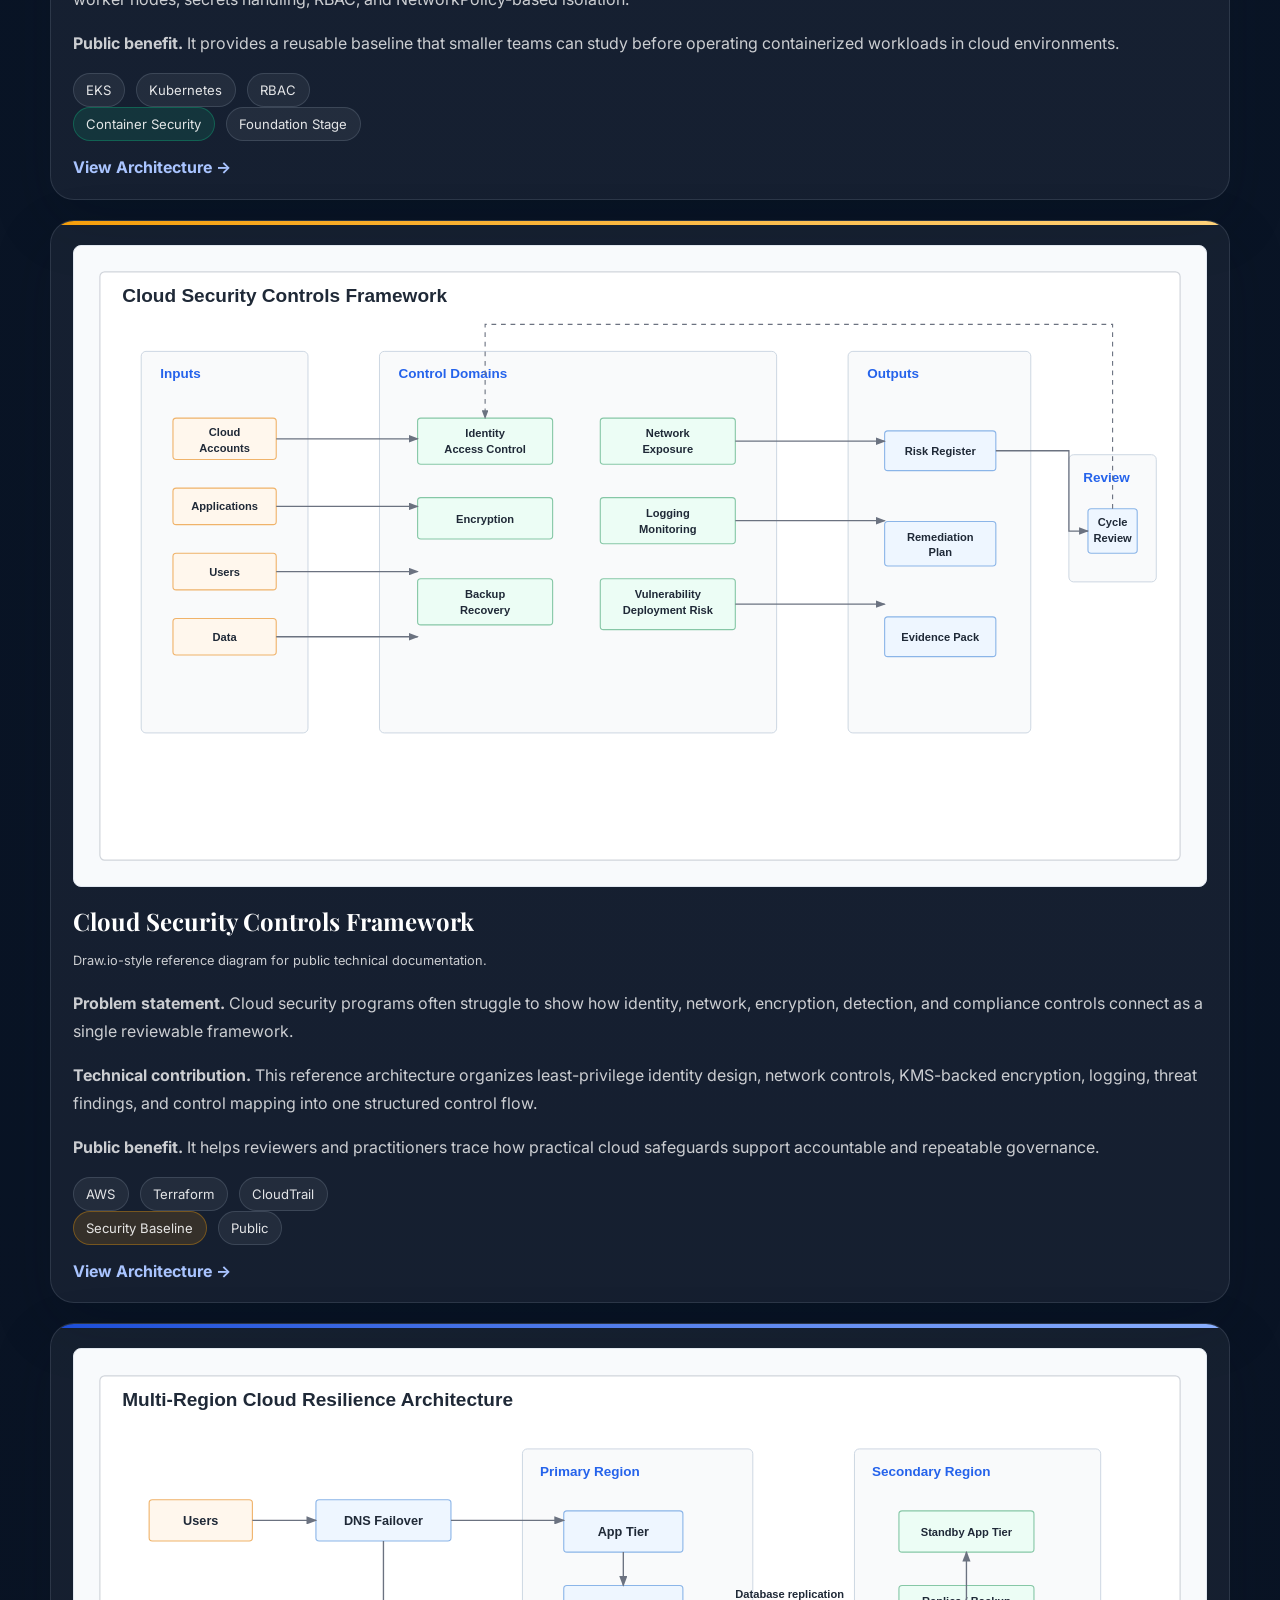
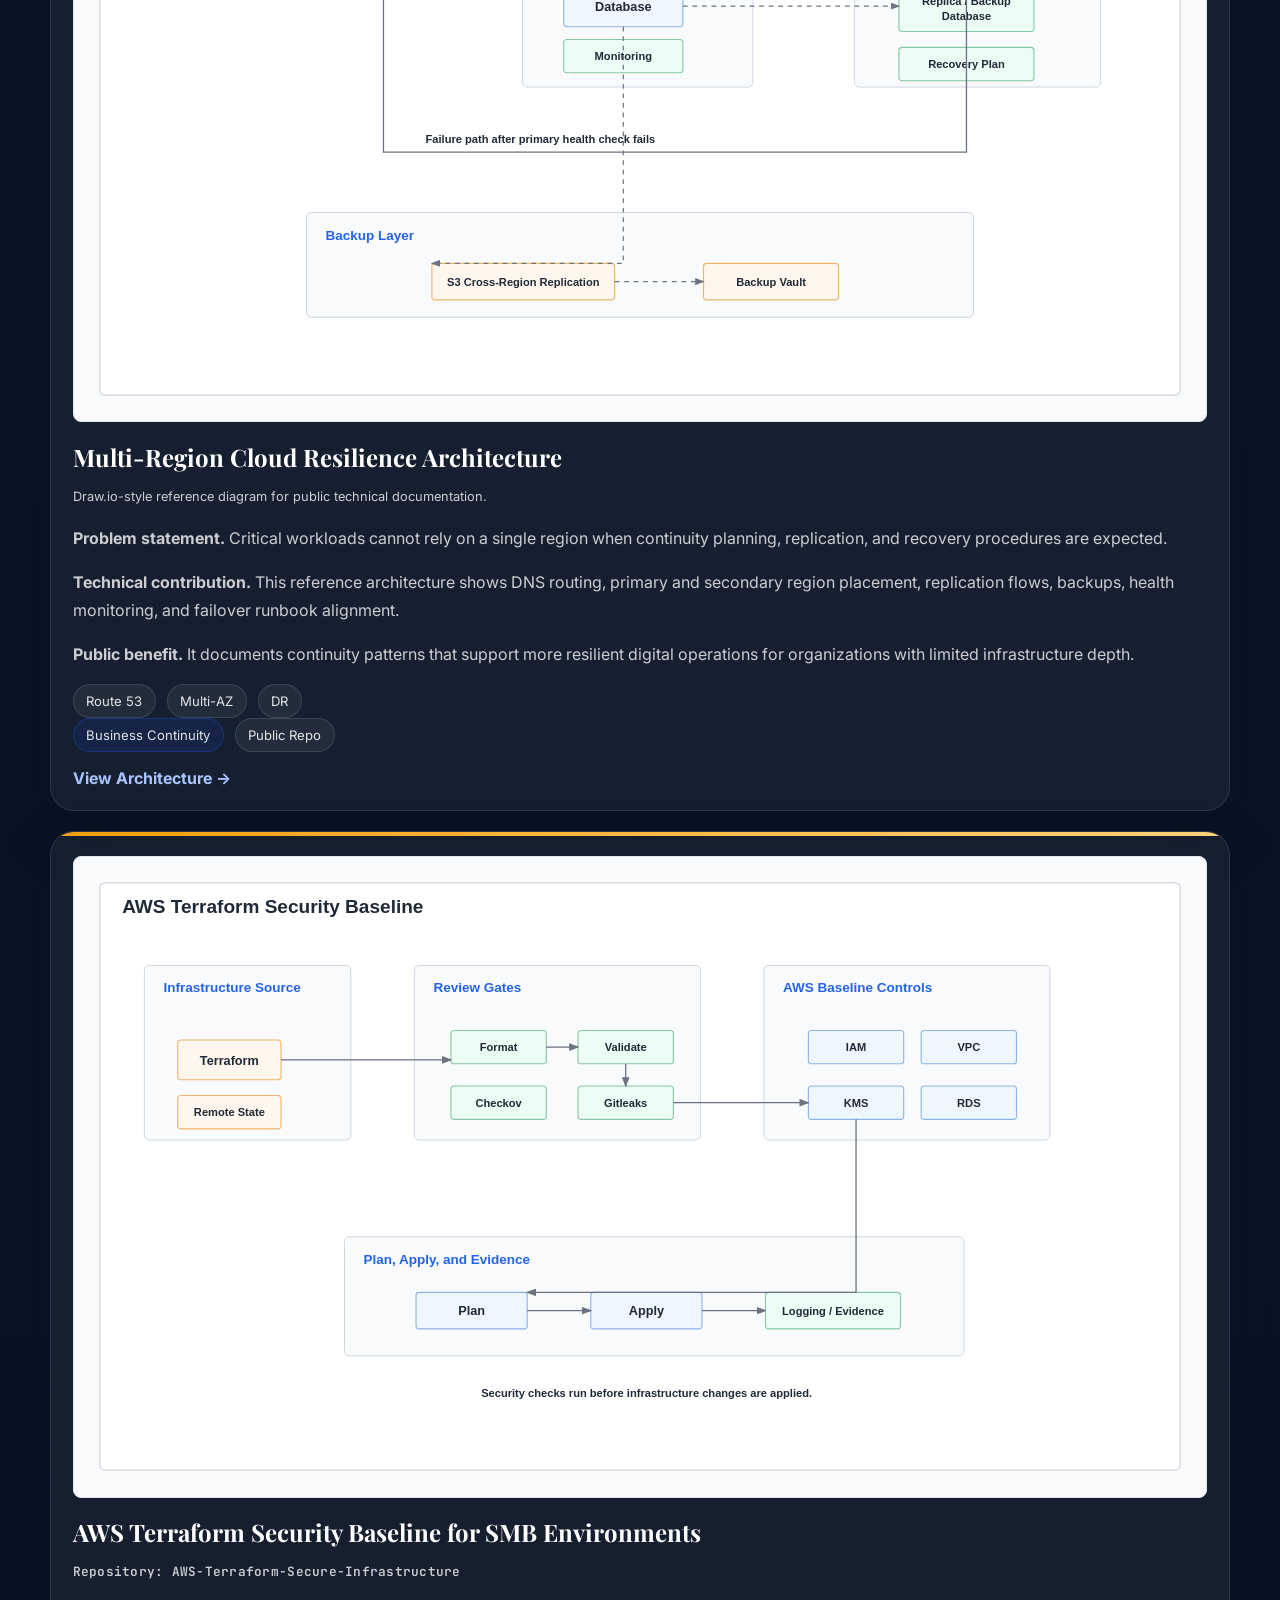
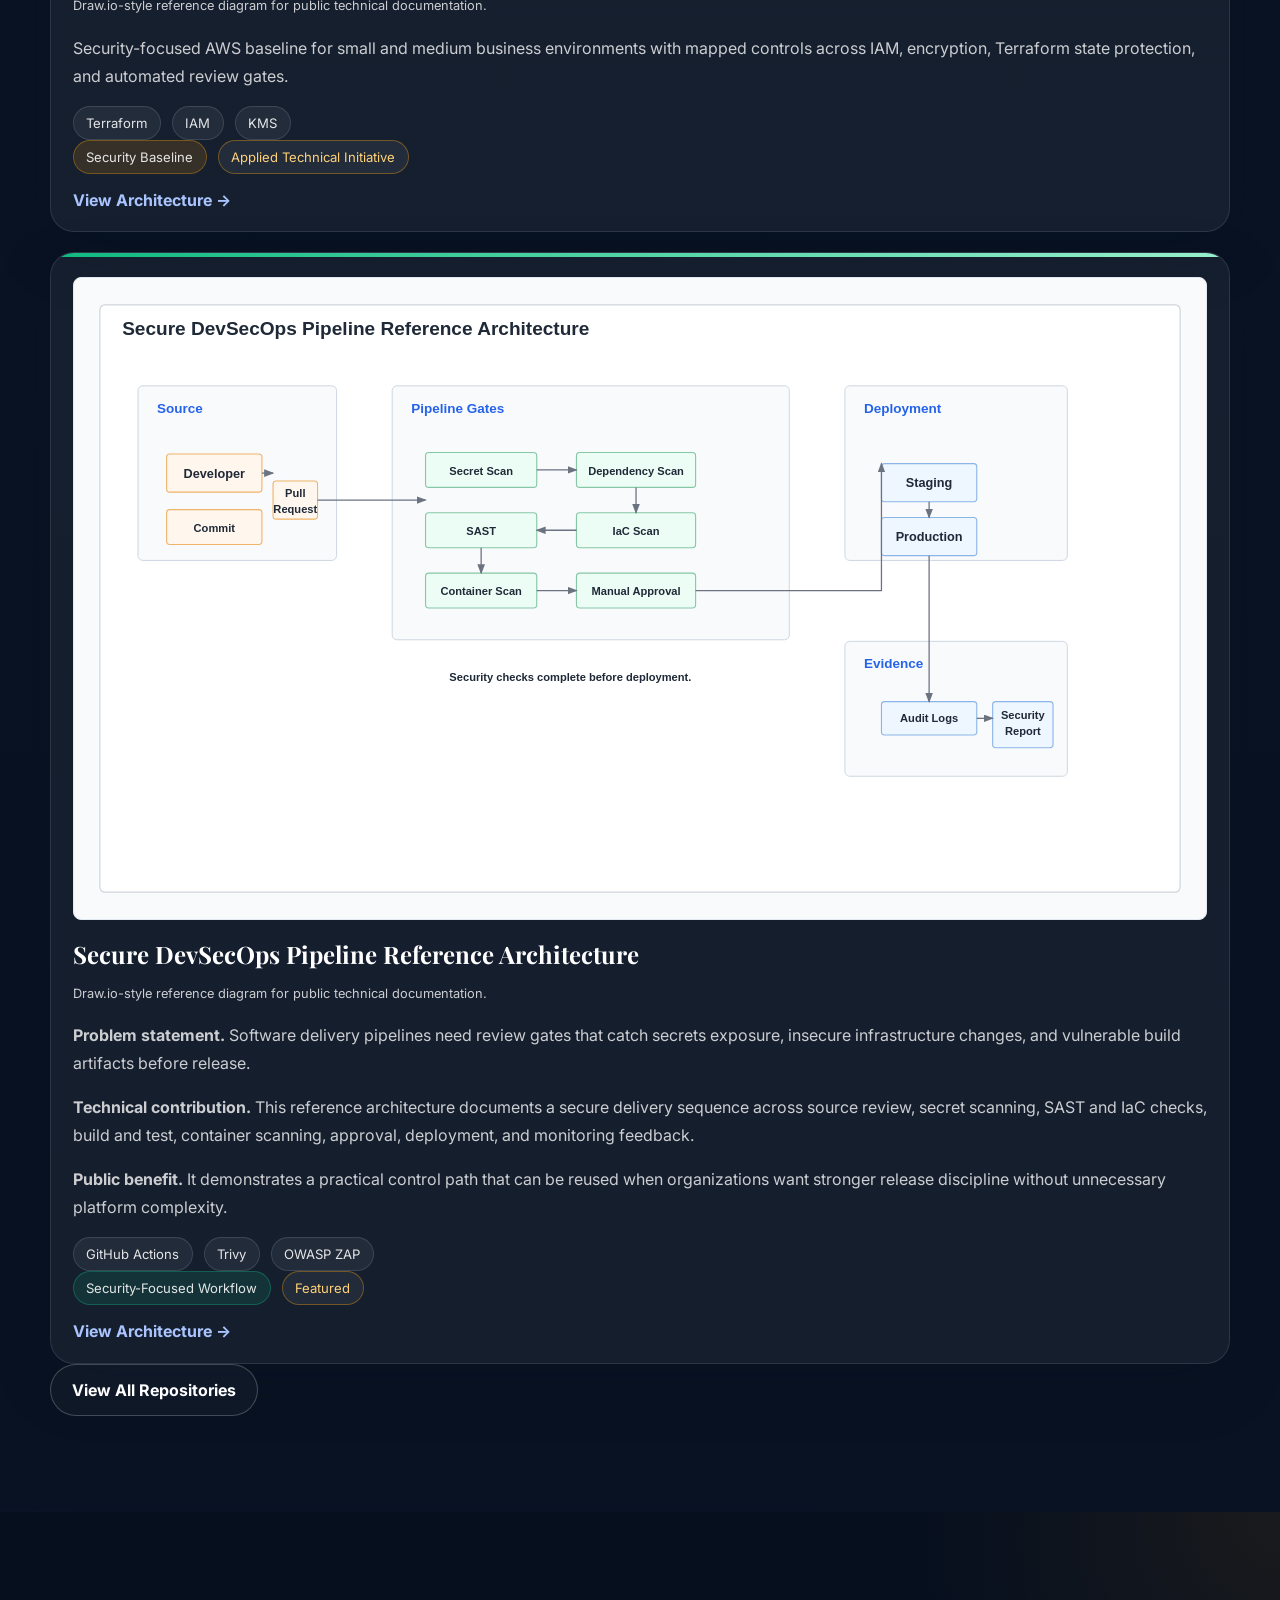
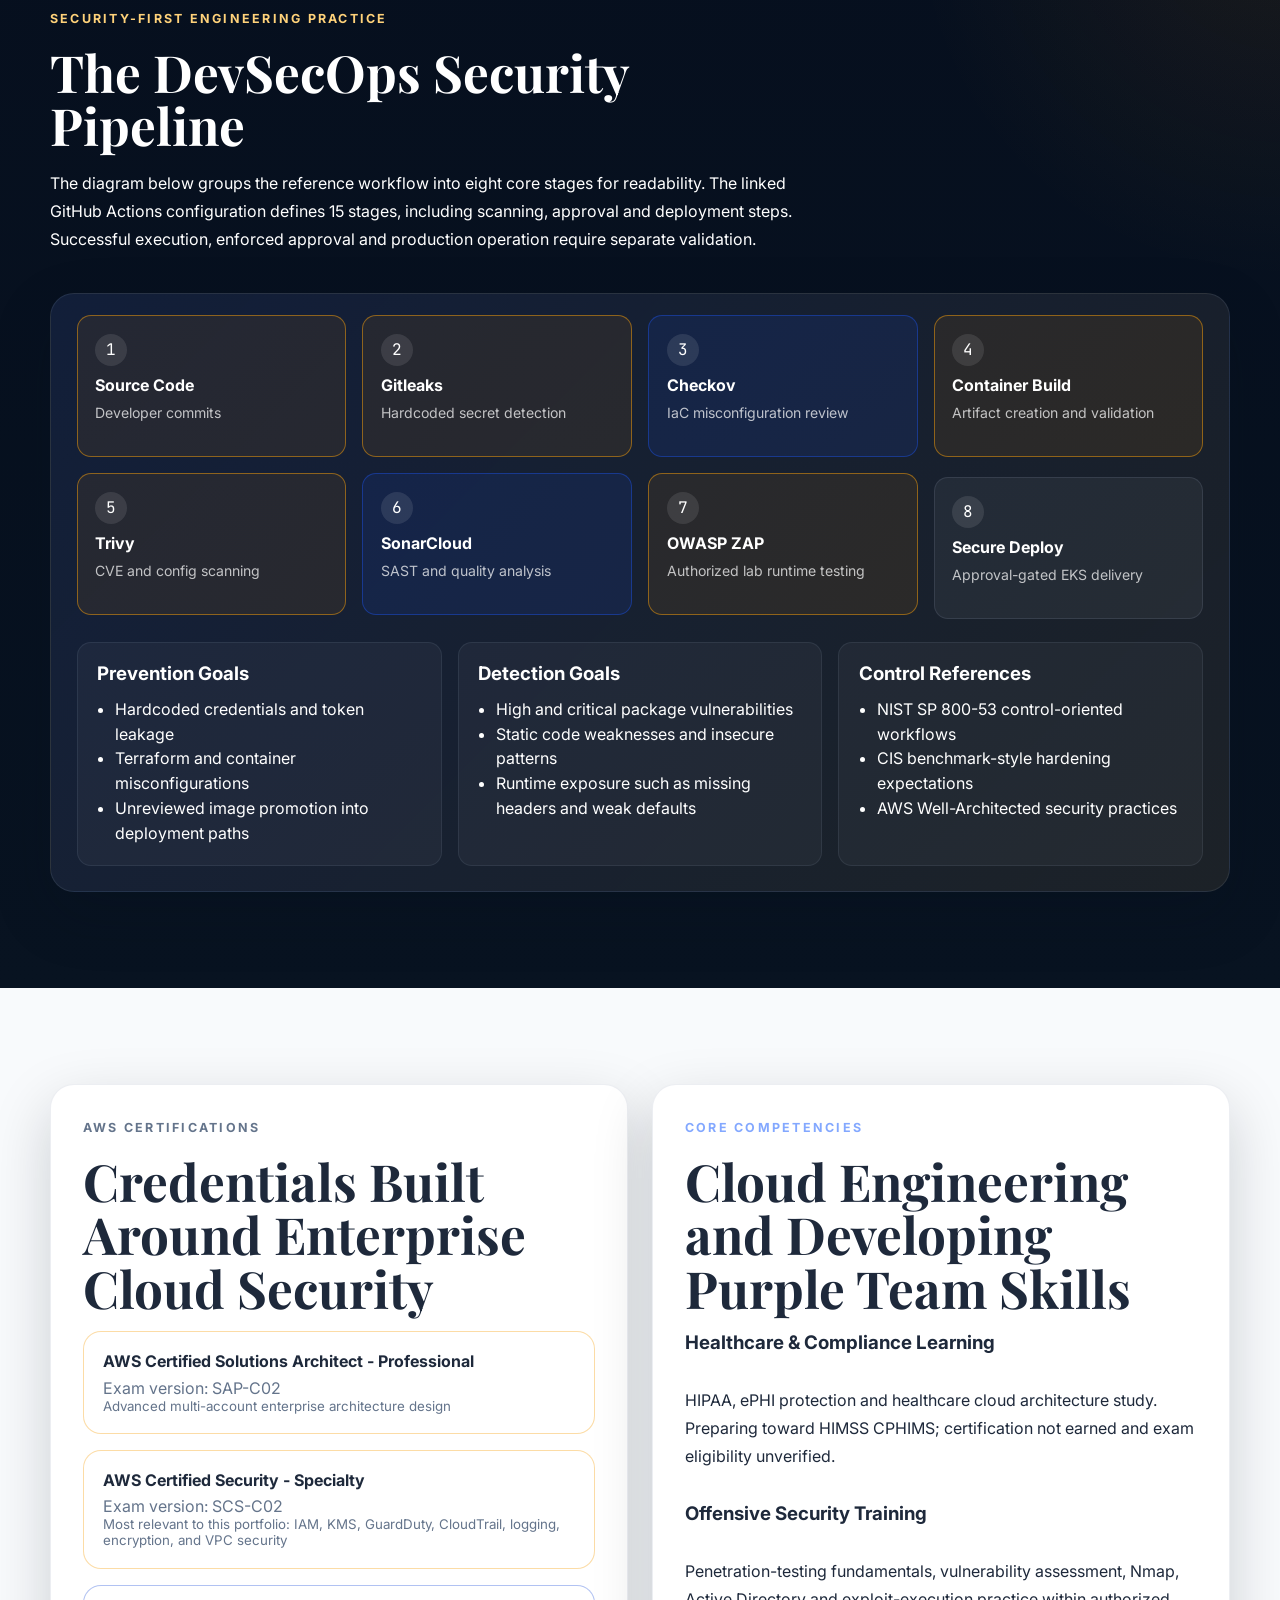
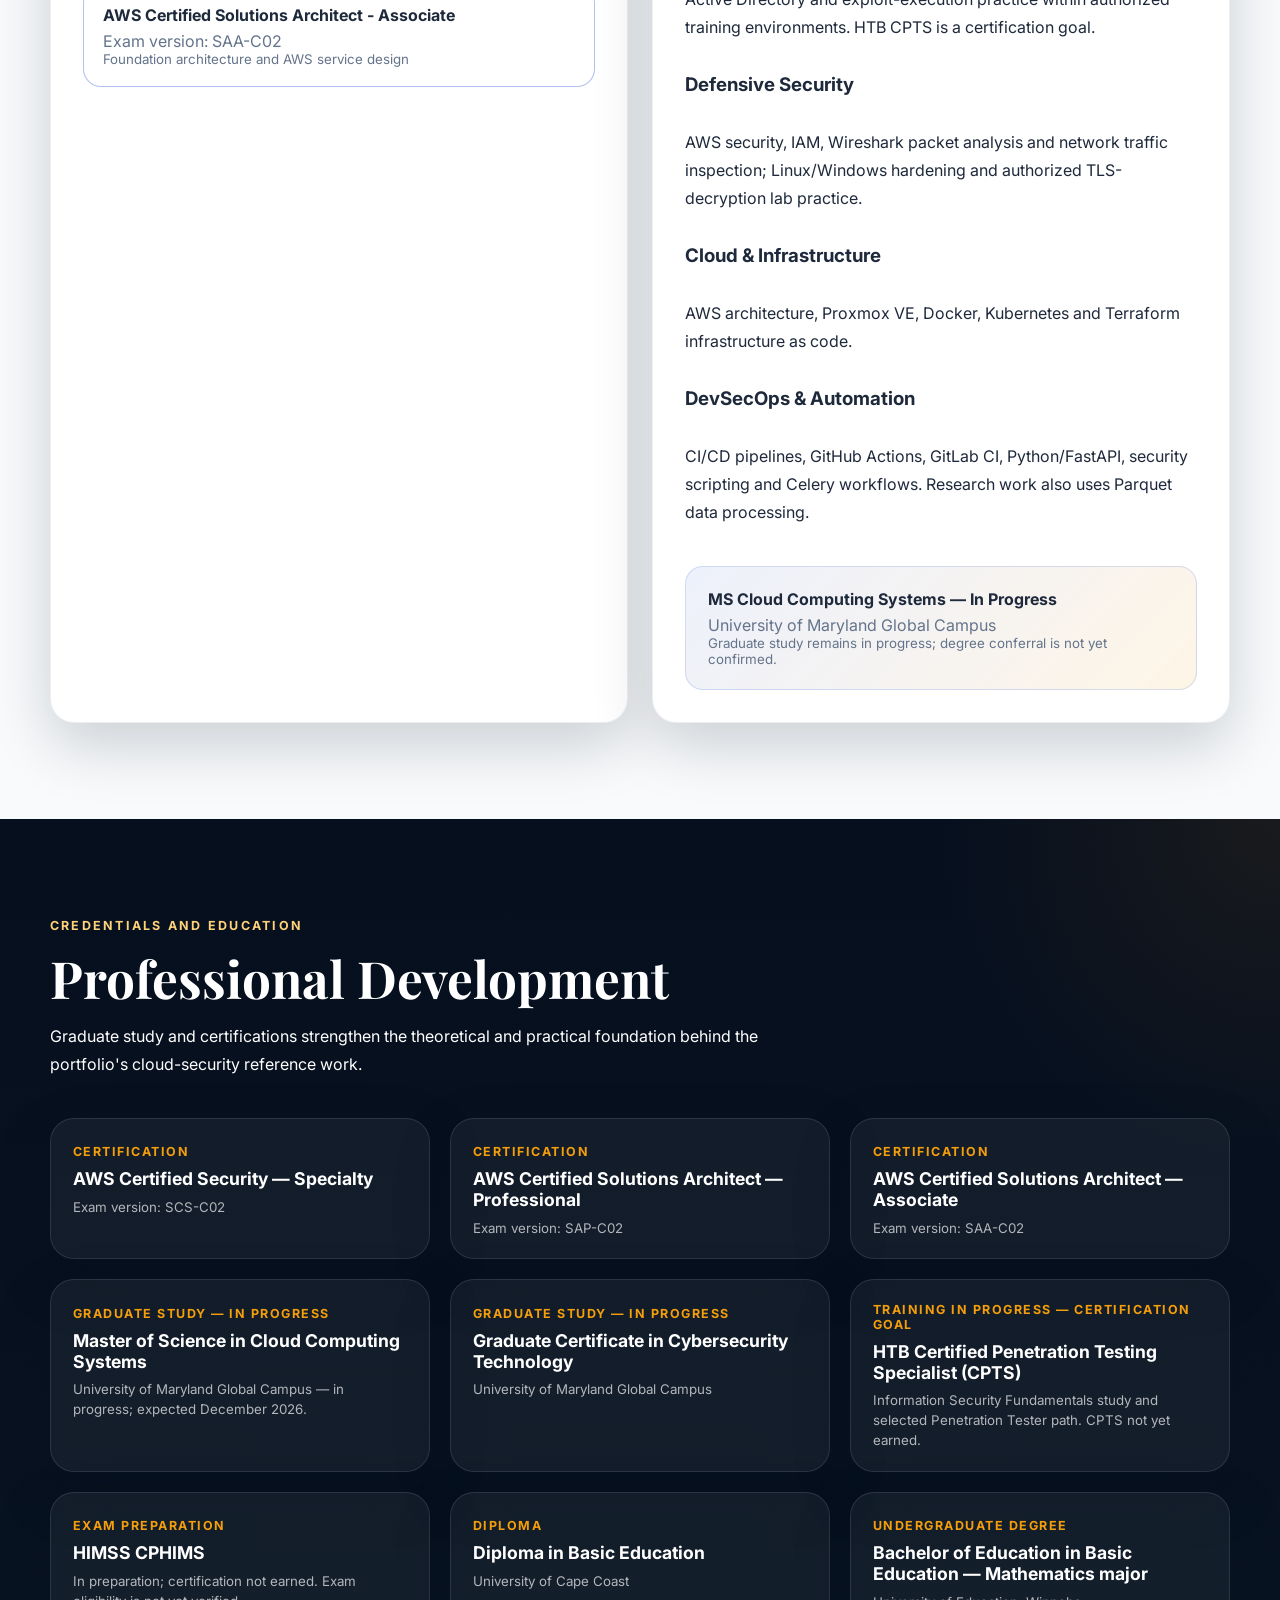
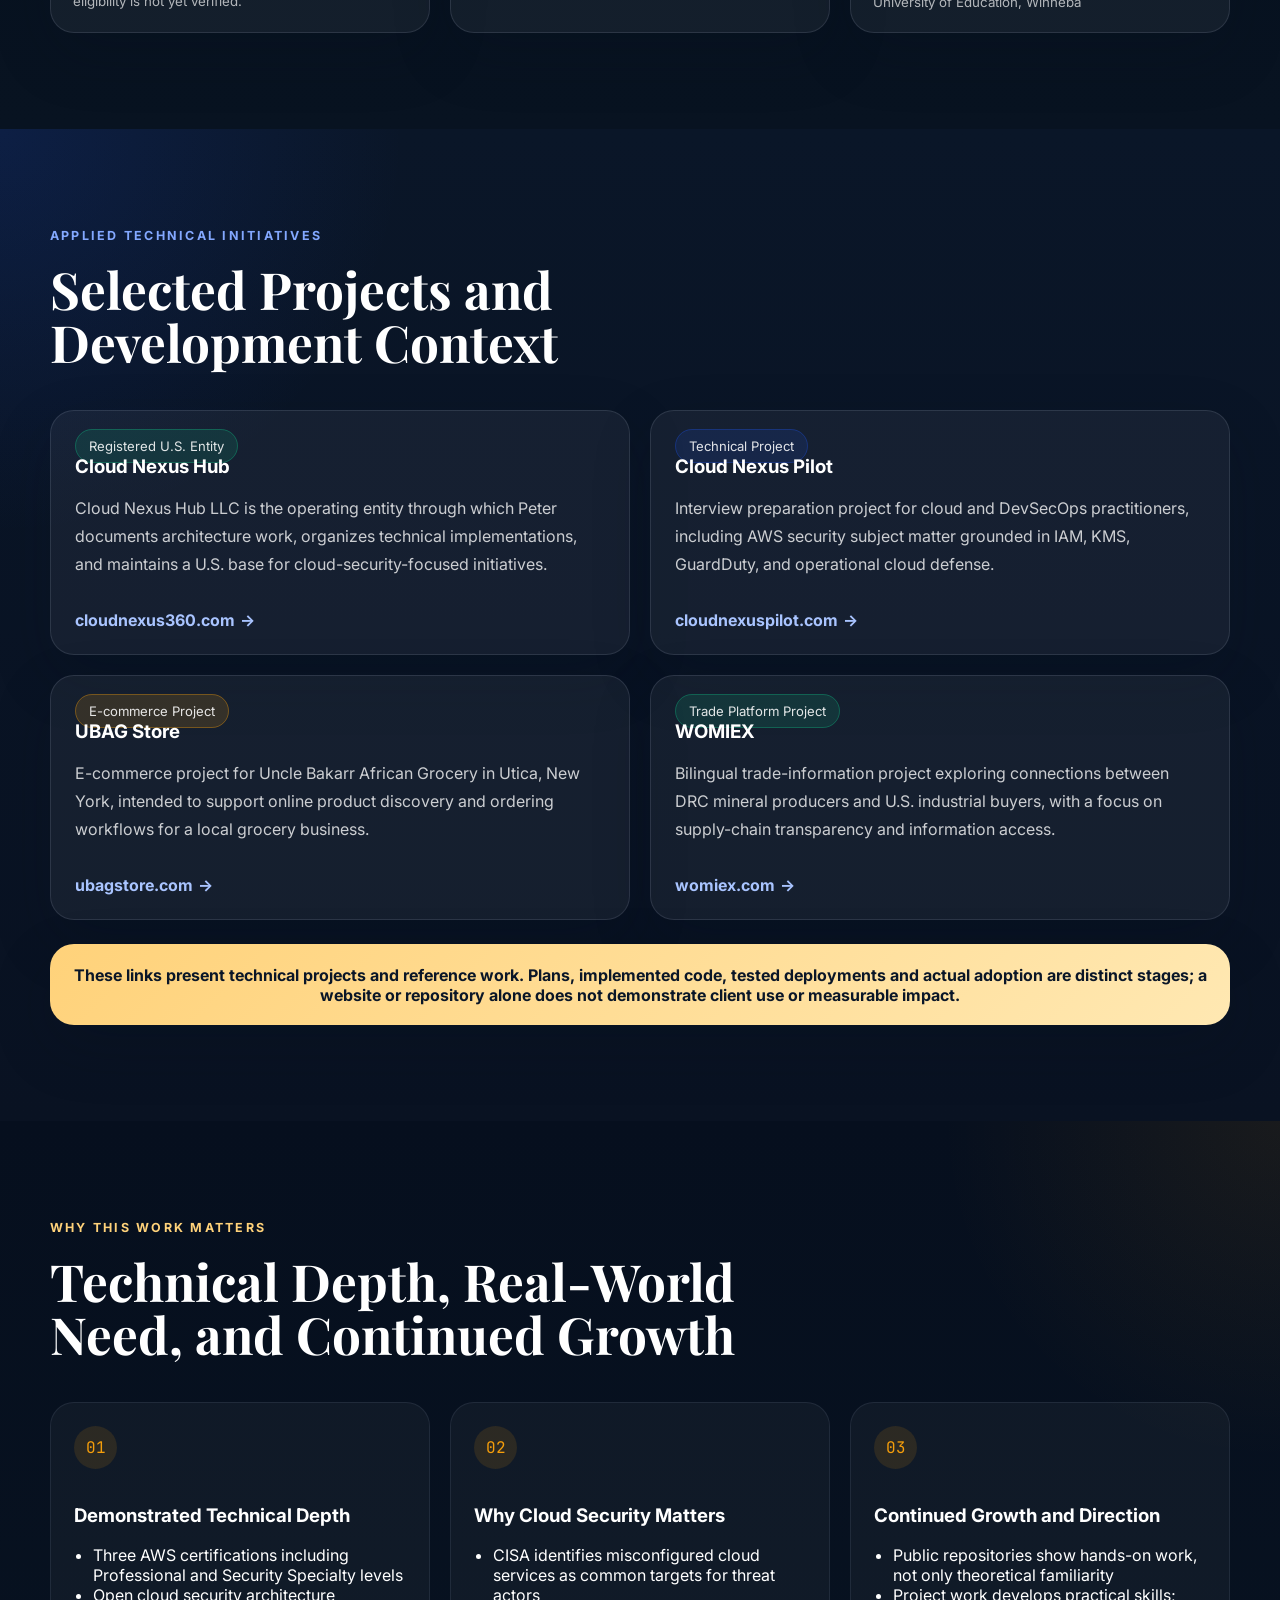
==== commit 30cf895f: "Refresh healthcare Purple Team profile, engineering projects and resume Use the requested Healthcare" ====
--- a/index.html
+++ b/index.html
@@ -5,11 +5,11 @@
     <meta name="viewport" content="width=device-width, initial-scale=1.0" />
     <title>
       Peter Christian Agbenyega — Healthcare Cloud Security &amp; Purple Team Engineer |
-      Ethical Hacking Development &amp; Healthcare Security
+      Cloud Infrastructure &amp; Authorized Security Practice
     </title>
     <meta
       name="description"
-      content="Peter Christian Agbenyega in Oneida, New York: healthcare cloud security and purple-team direction, grounded in AWS, Kubernetes and DevSecOps, with authorized ethical-hacking training in progress."
+      content="Peter Christian Agbenyega is a Healthcare Cloud Security &amp; Purple Team Engineer in Oneida, New York, focused on AWS, hybrid-cloud infrastructure, security automation and developing healthcare cybersecurity and purple-team skills."
     />
     <meta
       property="og:title"
@@ -17,14 +17,14 @@
     />
     <meta
       property="og:description"
-      content="AWS, Kubernetes and DevSecOps foundations with developing ethical-hacking and purple-team skills, a healthcare cybersecurity focus, and an interest in reliable health IT. Based in Oneida, New York."
+      content="Healthcare Cloud Security &amp; Purple Team Engineer: AWS, Kubernetes, Terraform, hybrid-cloud projects and authorized purple-team learning. Based in Oneida, New York."
     />
     <meta property="og:type" content="website" />
     <meta property="og:url" content="https://petercagbenyega.com" />
     <meta property="og:site_name" content="Peter Christian Agbenyega" />
     <meta name="twitter:card" content="summary" />
     <meta name="twitter:title" content="Peter Christian Agbenyega - Healthcare Cloud Security &amp; Purple Team Engineer" />
-    <meta name="twitter:description" content="AWS, Kubernetes and DevSecOps foundations with developing ethical-hacking and purple-team skills, a healthcare cybersecurity focus, and an interest in reliable health IT. Based in Oneida, New York." />
+    <meta name="twitter:description" content="Healthcare Cloud Security &amp; Purple Team Engineer: AWS, Kubernetes, Terraform, hybrid-cloud projects and authorized purple-team learning. Based in Oneida, New York." />
     <link rel="canonical" href="https://petercagbenyega.com" />
     <link rel="preconnect" href="https://fonts.googleapis.com" />
     <link rel="preconnect" href="https://fonts.gstatic.com" crossorigin />
@@ -38,7 +38,8 @@
         "@context": "https://schema.org",
         "@type": "Person",
         "name": "Peter Christian Agbenyega",
-        "description": "Cloud and cybersecurity professional in Oneida, New York, focused on healthcare cloud security and developing ethical-hacking, penetration-testing and purple-team skills through authorized training.",
+        "jobTitle": "Healthcare Cloud Security & Purple Team Engineer",
+        "description": "Healthcare Cloud Security and Purple Team Engineer in Oneida, New York, focused on secure infrastructure and automation, with developing healthcare cybersecurity and purple-team skills.",
         "worksFor": {
           "@type": "Organization",
           "name": "Cloud Nexus Hub LLC"
@@ -80,7 +81,7 @@
           </button>
           <div class="nav-links">
             <a href="#about">About</a>
-            <a href="#projects">Projects</a>
+            <a href="#engineering-projects">Projects</a>
             <a href="/blog.html">Blog</a>
             <a href="#evidence-portfolio">Evidence</a>
             <a href="#expertise">Expertise</a>
@@ -92,7 +93,7 @@
         </nav>
         <div class="mobile-menu" id="mobile-menu">
           <a href="#about">About</a>
-          <a href="#projects">Projects</a>
+          <a href="#engineering-projects">Projects</a>
           <a href="/blog.html">Blog</a>
           <a href="#evidence-portfolio">Evidence</a>
           <a href="#expertise">Expertise</a>
@@ -108,21 +109,21 @@
           </div>
           <div class="container hero-grid">
             <div class="hero-copy reveal visible">
-              <p class="eyebrow eyebrow-gold">Healthcare Cloud Security &amp; Purple Team Engineer</p>
+              <p class="eyebrow eyebrow-gold">Cloud Infrastructure &amp; Authorized Security Practice</p>
               <h1>Peter Christian Agbenyega</h1>
-              <p class="hero-subtitle">Developing Ethical Hacking &amp; Purple-Team Skills</p>
+              <p class="hero-subtitle">Healthcare Cloud Security &amp; Purple Team Engineer</p>
               <div class="badge-row">
                 <span class="badge">AWS Solutions Architect - Professional</span>
                 <span class="badge">AWS Security Specialty SCS-C02</span>
                 <span class="badge">AWS Solutions Architect Associate</span>
               </div>
               <p class="hero-mission">
-                Building on AWS, Kubernetes and DevSecOps foundations while developing
-                penetration-testing and offensive-defensive security skills through authorized
-                training, with a growing focus on healthcare cybersecurity and reliable health IT.
+                Building secure cloud infrastructure with a growing focus on HIPAA and ePHI protection.
+                Bridging DevSecOps deployment and Purple Team defense through authorized
+                penetration-testing training, threat emulation and defensive validation.
               </p>
               <div class="cta-row">
-                <a class="button button-electric" href="#projects">View My Work</a>
+                <a class="button button-electric" href="#engineering-projects">View Engineering Projects</a>
                 <a class="button button-outline" href="assets/resume/Peter_Agbenyega_Resume.pdf">
                   Download Resume
                 </a>
@@ -234,6 +235,75 @@
                 resilience planning, and DevSecOps automation as public-interest technical
                 reference work.
               </p>
+            </div>
+          </div>
+        </section>
+
+        <section class="section section-dark-deep" id="engineering-projects">
+          <div class="container">
+            <div class="section-heading reveal">
+              <p class="eyebrow eyebrow-electric">Featured Engineering Projects</p>
+              <h2>Cloud Infrastructure and Purple Team Practice</h2>
+              <p>Independent engineering, research and authorized labs connect architecture,
+                automation and defense. Each summary identifies the scope of the work.</p>
+            </div>
+            <div class="two-column">
+              <article class="evidence-card reveal">
+                <span class="tag tag-success">Authorized Training &amp; Lab Development</span>
+                <h3>Healthcare-Focused Purple Team &amp; Offensive Security Lab</h3>
+                <p><strong>Focus:</strong> Developing offensive and defensive security skills in isolated environments.</p>
+                <p>Building a Proxmox-based practice environment alongside HTB Academy and ACW360
+                  training, with a growing focus on healthcare threat models.</p>
+                <ul>
+                  <li>Studying Information Security Fundamentals and the selected Penetration Tester path toward the HTB CPTS goal.</li>
+                  <li>Developing vulnerability-assessment, Nmap, Active Directory and exploit-execution skills through authorized training.</li>
+                  <li>Using Python/Bash study to connect lab observations with detection, hardening and remediation.</li>
+                </ul>
+                <p class="compliance-note">Training and lab development; no claim of healthcare production deployment or HIPAA certification.</p>
+                <div class="tech-badges"><span>Proxmox VE</span><span>HTB Academy</span><span>ACW360</span><span>Active Directory</span><span>Python/Bash</span></div>
+              </article>
+              <article class="evidence-card reveal">
+                <span class="tag tag-electric">Integration Work</span>
+                <h3>Hybrid-Cloud Application Deployment</h3>
+                <p><strong>Focus:</strong> Infrastructure engineering &mdash; Cloud Nexus Hub LLC independent project.</p>
+                <p>Developing an architecture that pairs Vercel-hosted application frontends with
+                  private Proxmox-hosted backend services to reduce dependence on one cloud vendor.</p>
+                <ul>
+                  <li>Next.js and Vercel application delivery alongside a Proxmox virtualization environment.</li>
+                  <li>Python/FastAPI and Docker backend patterns, with Nginx/Traefik reverse proxying and encrypted connectivity as integration priorities.</li>
+                  <li>DNS, CORS and routing troubleshooting; end-to-end production readiness remains to be validated.</li>
+                </ul>
+                <div class="tech-badges"><span>Proxmox VE</span><span>Vercel</span><span>Next.js</span><span>FastAPI</span><span>Docker</span></div>
+              </article>
+              <article class="evidence-card reveal">
+                <span class="tag tag-success">Authorized Lab Work</span>
+                <h3>Network Forensics &amp; DevSecOps Pipeline Hardening</h3>
+                <p><strong>Focus:</strong> Cloud security practice and defensive validation.</p>
+                <p>Coursework and permitted lab exercises connect network observations with
+                  detection, hardening and remediation decisions.</p>
+                <ul>
+                  <li>Wireshark packet analysis and traffic inspection to investigate anomalies.</li>
+                  <li>TLS-decryption exercises using authorized traffic and available session keys.</li>
+                  <li>Linux hardening, AWS VPC security controls and GitHub Actions pipeline study informed by offensive and defensive methods.</li>
+                </ul>
+                <div class="tech-badges"><span>Wireshark</span><span>Linux</span><span>AWS VPC</span><span>Security Groups</span><span>GitHub Actions</span></div>
+              </article>
+              <article class="evidence-card reveal">
+                <span class="tag tag-gold">Research Implementation</span>
+                <h3>Quantitative Data Engines &amp; Python Automation</h3>
+                <p><strong>Focus:</strong> Python backend and data engineering.</p>
+                <p>Reproducible data-processing and research workflows across Forex strategy
+                  evaluation and Kaggle CASMI mass-spectrometry learning.</p>
+                <ul>
+                  <li>Forex research code normalizes historical market data and implements strategy-confirmation and average-true-range helpers.</li>
+                  <li>CASMI research code implements Parquet loading, schema checks and spectrum processing.</li>
+                  <li>Research and backtesting remain distinct from live trading, competition rankings or healthcare deployment.</li>
+                </ul>
+                <div class="tech-badges"><span>Python</span><span>Pandas</span><span>Parquet</span><span>Data Validation</span></div>
+              </article>
+            </div>
+            <div class="center-actions reveal">
+              <a class="button button-outline" href="#projects">Explore Public Reference Architectures</a>
             </div>
           </div>
         </section>
@@ -566,72 +636,23 @@
               </div>
             </article>
             <article class="content-panel reveal">
-              <p class="eyebrow eyebrow-electric">Technical Expertise</p>
-              <h2>Cloud Security Foundations and Developing Purple-Team Skills</h2>
-              <p>
-                My current foundation is AWS, infrastructure as code, Kubernetes security and
-                DevSecOps. I am developing ethical-hacking, penetration-testing and purple-team
-                skills through authorized training, with a growing focus on healthcare
-                cybersecurity and dependable health IT.
-              </p>
+              <p class="eyebrow eyebrow-electric">Core Competencies</p>
+              <h2>Cloud Engineering and Developing Purple Team Skills</h2>
               <div class="skill-group">
-                <h3>Cloud Infrastructure</h3>
-                <div class="skill-bar" data-value="95">
-                  <span>AWS</span>
-                  <div><i></i></div>
-                  <strong>95%</strong>
-                </div>
-                <div class="skill-bar" data-value="90">
-                  <span>Terraform</span>
-                  <div><i></i></div>
-                  <strong>90%</strong>
-                </div>
-                <div class="skill-bar" data-value="80">
-                  <span>CloudFormation</span>
-                  <div><i></i></div>
-                  <strong>80%</strong>
-                </div>
-              </div>
-              <div class="skill-group">
-                <h3>Security Tooling</h3>
-                <div class="skill-bar" data-value="88">
-                  <span>GuardDuty / Security Hub</span>
-                  <div><i></i></div>
-                  <strong>88%</strong>
-                </div>
-                <div class="skill-bar" data-value="92">
-                  <span>Gitleaks / Checkov / Trivy</span>
-                  <div><i></i></div>
-                  <strong>92%</strong>
-                </div>
-                <div class="skill-bar" data-value="85">
-                  <span>OWASP ZAP / SonarCloud</span>
-                  <div><i></i></div>
-                  <strong>85%</strong>
-                </div>
-                <div class="skill-bar" data-value="93">
-                  <span>IAM / KMS / Encryption</span>
-                  <div><i></i></div>
-                  <strong>93%</strong>
-                </div>
-              </div>
-              <div class="skill-group">
-                <h3>Containers and Orchestration</h3>
-                <div class="skill-bar" data-value="88">
-                  <span>Docker</span>
-                  <div><i></i></div>
-                  <strong>88%</strong>
-                </div>
-                <div class="skill-bar" data-value="82">
-                  <span>Kubernetes / EKS</span>
-                  <div><i></i></div>
-                  <strong>82%</strong>
-                </div>
-                <div class="skill-bar" data-value="75">
-                  <span>ArgoCD</span>
-                  <div><i></i></div>
-                  <strong>75%</strong>
-                </div>
+                <h3>Healthcare &amp; Compliance Learning</h3>
+                <p>HIPAA, ePHI protection and healthcare cloud architecture study. Preparing toward
+                  HIMSS CPHIMS; certification not earned and exam eligibility unverified.</p>
+                <h3>Offensive Security Training</h3>
+                <p>Penetration-testing fundamentals, vulnerability assessment, Nmap, Active Directory
+                  and exploit-execution practice within authorized training environments. HTB CPTS is a certification goal.</p>
+                <h3>Defensive Security</h3>
+                <p>AWS security, IAM, Wireshark packet analysis and network traffic inspection;
+                  Linux/Windows hardening and authorized TLS-decryption lab practice.</p>
+                <h3>Cloud &amp; Infrastructure</h3>
+                <p>AWS architecture, Proxmox VE, Docker, Kubernetes and Terraform infrastructure as code.</p>
+                <h3>DevSecOps &amp; Automation</h3>
+                <p>CI/CD pipelines, GitHub Actions, GitLab CI, Python/FastAPI, security scripting
+                  and Celery workflows. Research work also uses Parquet data processing.</p>
               </div>
               <div class="education-box">
                 <strong>MS Cloud Computing Systems — In Progress</strong>
@@ -671,12 +692,22 @@
               <article class="prof-dev-card reveal">
                 <span class="prof-dev-type">Graduate Study — In Progress</span>
                 <h3>Master of Science in Cloud Computing Systems</h3>
-                <small>University of Maryland Global Campus — in progress.</small>
+                <small>University of Maryland Global Campus — in progress; expected December 2026.</small>
               </article>
               <article class="prof-dev-card reveal">
                 <span class="prof-dev-type">Graduate Study — In Progress</span>
                 <h3>Graduate Certificate in Cybersecurity Technology</h3>
                 <small>University of Maryland Global Campus</small>
+              </article>
+              <article class="prof-dev-card reveal">
+                <span class="prof-dev-type">Training in Progress &mdash; Certification Goal</span>
+                <h3>HTB Certified Penetration Testing Specialist (CPTS)</h3>
+                <small>Information Security Fundamentals study and selected Penetration Tester path. CPTS not yet earned.</small>
+              </article>
+              <article class="prof-dev-card reveal">
+                <span class="prof-dev-type">Exam Preparation</span>
+                <h3>HIMSS CPHIMS</h3>
+                <small>In preparation; certification not earned. Exam eligibility is not yet verified.</small>
               </article>
               <article class="prof-dev-card reveal">
                 <span class="prof-dev-type">Diploma</span>
@@ -968,55 +999,51 @@
               <p class="eyebrow eyebrow-gold">About</p>
               <h2>About Peter</h2>
               <p>
-                I am a cloud and cybersecurity professional with a background in AWS, cloud
-                infrastructure, Kubernetes security, and DevSecOps. I hold the AWS Certified
-                Security - Specialty certification and am pursuing graduate studies in Cloud
-                Computing Systems at the University of Maryland Global Campus.
-              </p>
-              <p>
-                My focus extends beyond cloud security alone. I am actively developing ethical-hacking, penetration-testing, and purple-team skills to understand how attackers
-                think, how security controls fail, and how organizations can strengthen their
-                defenses through detection, hardening, and remediation. I believe strong
-                security practice connects an understanding of attacks with the ability to
-                protect systems.
-              </p>
-              <p>
-                Much of my public work centers on a challenge I repeatedly see in practice. Many
-                nonprofits, healthcare organizations, schools, and small businesses depend on
-                cloud infrastructure to run critical services, yet often lack dedicated security
-                teams or the resources to identify vulnerabilities before they become incidents.
-                To help close that gap, I create open-source reference architectures,
-                implementation guides, and practical security checklists that make secure-by-design cloud practices accessible, understandable, and actionable.
-              </p>
-              <p>
-                My perspective is also shaped by experience outside traditional technology
-                roles. Working in human services supporting vulnerable individuals in regulated
-                environments strengthened my appreciation for confidentiality, operational
-                reliability, accurate documentation, and the consequences of system failures.
-                That experience influences how I approach technology: protecting people,
-                safeguarding information, and helping organizations serve their communities with
-                confidence.
-              </p>
-              <p>
-                I am currently studying Information Security Fundamentals through HTB Academy
-                and have selected the Penetration Tester path, supported by ongoing study with
-                Arewa Cyber Warrior (ACW360). This is an active learning journey practiced in
-                authorized labs and permitted training environments. My offensive-security
-                learning is in progress; it is not a completed professional certification. I
-                also participate in Kaggle competitions for research and technical learning.
-              </p>
-              <p>
-                My long-term interests include healthcare cybersecurity, cloud security
-                architecture, and dependable health IT systems. I am particularly interested in
-                security assessment, threat detection, incident response, and risk management in
-                environments that handle sensitive information and support critical services.
-                Health Information Management remains an area of exploration and professional
-                interest rather than an earned credential.
-              </p>
-              <p>
-                I am committed to continuous learning, open knowledge sharing, and helping
-                organizations build secure, resilient cloud environments that are practical,
-                sustainable, and centered on the people who rely on them.
+                I am a Healthcare Cloud Security and Purple Team Engineer building on cloud
+                infrastructure, DevSecOps and security automation foundations while developing
+                threat-emulation and healthcare cybersecurity skills. Based in Oneida in Central New
+                York, I combine AWS, Kubernetes and Terraform foundations with a growing focus on
+                securing healthcare and enterprise environments.
+              </p>
+              <p>
+                I am currently finalizing my M.S. in Cloud Computing Systems, with completion
+                expected in December 2026, and pursuing a Graduate Certificate in Cybersecurity
+                Technology at the University of Maryland Global Campus. I am developing my knowledge
+                of HIPAA, ePHI protection and health data security. My graduate qualifications
+                remain in progress.
+              </p>
+              <p>
+                I take a Purple Team approach to learning: understanding how systems are built, how
+                attackers may test their defenses, and how detection, hardening and remediation work
+                together. In authorized coursework and labs, I use network forensics, Wireshark
+                packet analysis and ethical-hacking exercises to inform secure infrastructure and
+                CI/CD design. Active Directory security and exploitation are part of my training focus.
+              </p>
+              <p>
+                My experience in human services has reinforced the importance of confidentiality,
+                reliable operations and accurate documentation. Those responsibilities shape my
+                interest in dependable health IT and in protecting the people who rely on technical
+                systems.
+              </p>
+              <p>
+                I am studying Information Security Fundamentals through HTB Academy and have
+                selected the Penetration Tester path toward the HTB Certified Penetration Testing
+                Specialist (CPTS) credential, with supporting study through Arewa Cyber Warrior
+                (ACW360). CPTS is a goal, not an earned certification. I also participate in Kaggle
+                competitions for research learning. Security testing is confined to authorized labs
+                and permitted project work.
+              </p>
+              <p>
+                My healthcare professional development includes HIPAA and ePHI study and preparation
+                toward HIMSS CPHIMS. I have not earned CPHIMS, and my exam eligibility has not been
+                verified. Health Information Management remains an area of exploration.
+              </p>
+              <p class="compliance-note">
+                <strong>For recruiters and hiring managers:</strong> I currently hold H-1B status
+                and require employer sponsorship. I am interested in qualifying cap-exempt
+                healthcare or academic employers and remote U.S. Purple Team, DevSecOps or Security Engineering roles.
+                Transfer eligibility and start date must be confirmed for the specific position
+                with the employer's immigration counsel.
               </p>
               <p class="about-location">Oneida, New York.</p>
               <div class="contact-inline">
@@ -1065,7 +1092,7 @@
         <section class="section section-gold" id="contact">
           <div class="container contact-section reveal">
             <p class="eyebrow">Connect With Peter</p>
-            <h2>Cloud Security Collaboration and Professional Inquiry</h2>
+            <h2>Healthcare Security, Cloud Engineering and Collaboration</h2>
             <p>
               Based in Oneida, New York. Please connect for cloud architecture and DevSecOps
               discussions, healthcare cybersecurity learning, authorized lab collaboration,
